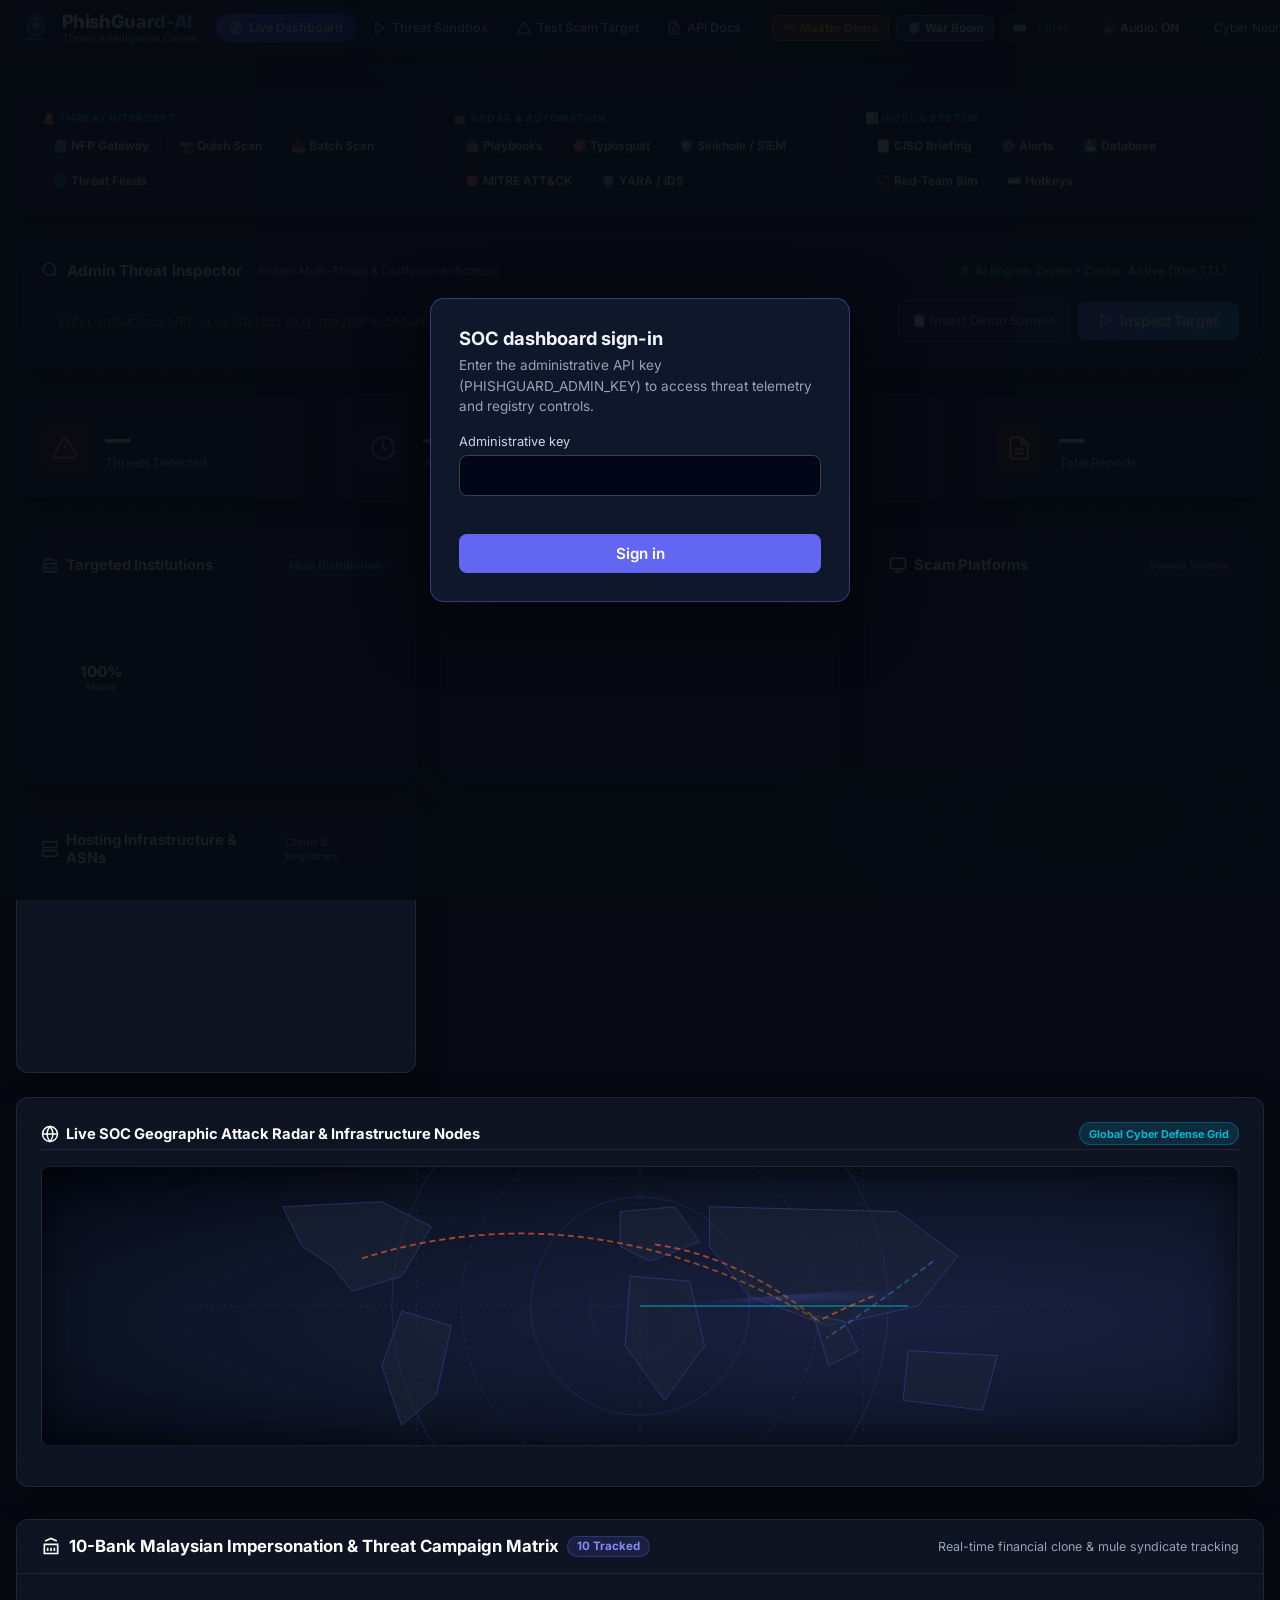
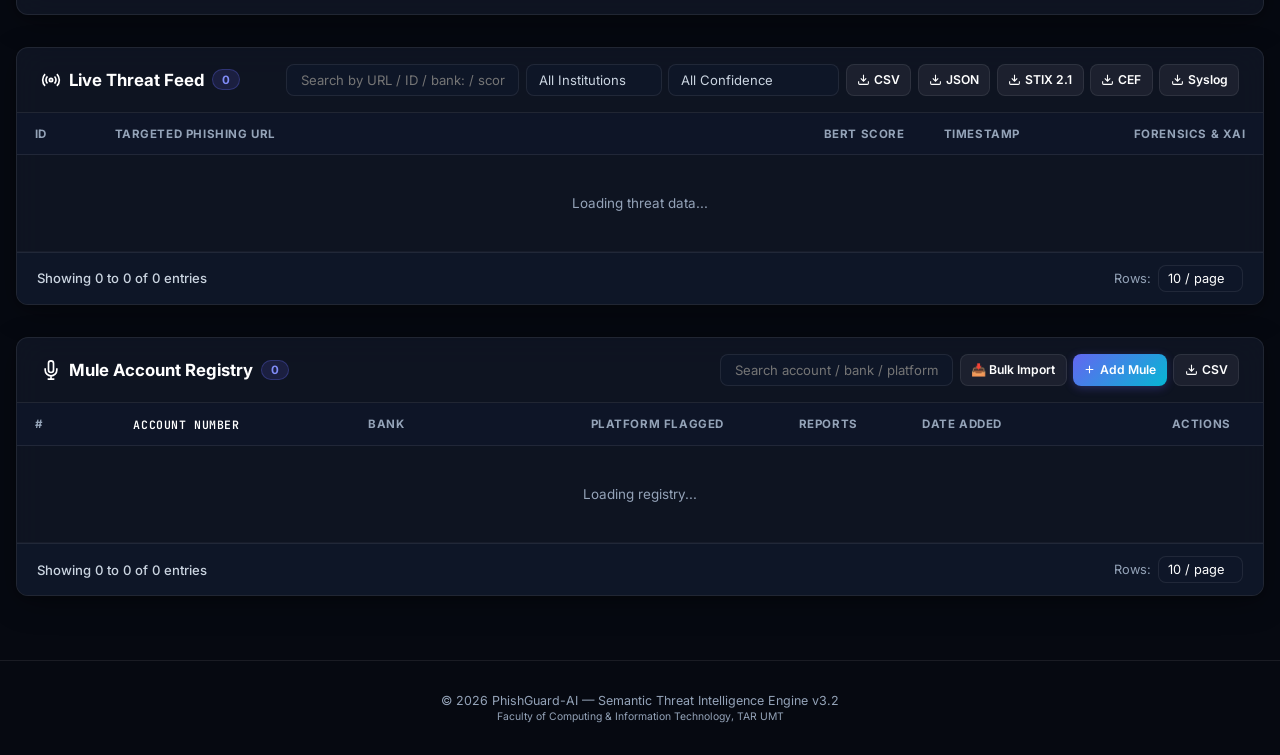
==== dashboard/index.html @ 3760f934 "feat: v3.2.0 corroborated verdict engine, security hardening and measured evaluation Detection - Add" ====
<!DOCTYPE html>
<html lang="en">
<head>
    <meta charset="UTF-8" />
    <meta name="viewport" content="width=device-width, initial-scale=1.0" />
    <meta name="description" content="PhishGuard-AI Threat Intelligence Dashboard — real-time monitoring of phishing threats and mule account detections." />
    <link rel="icon" type="image/png" href="favicon.png" />
    <title>PhishGuard-AI | Threat Intelligence Dashboard</title>
    <link rel="preconnect" href="https://fonts.googleapis.com" />
    <link rel="preconnect" href="https://fonts.gstatic.com" crossorigin />
    <link href="https://fonts.googleapis.com/css2?family=Inter:wght@300;400;500;600;700;800&family=JetBrains+Mono:wght@500;700&display=swap" rel="stylesheet" />
    <link rel="stylesheet" href="styles.css" />
    <style>
        /* ═══════════════════════════════════════════════════════════════════
           EMBEDDED FAILSAFE CYBERPUNK GLASSMORPHIC STYLES
           ═══════════════════════════════════════════════════════════════════ */
        :root {
            --bg-primary:       #0a0d14;
            --bg-secondary:     #0f172a;
            --bg-card:          rgba(17, 24, 39, 0.75);
            --bg-card-hover:    rgba(30, 41, 59, 0.85);
            --bg-input:         rgba(15, 23, 42, 0.85);
            --border-subtle:    rgba(255, 255, 255, 0.08);
            --border-highlight: rgba(99, 102, 241, 0.35);
            --text-primary:     #f8fafc;
            --text-secondary:   #94a3b8;
            --text-muted:       #64748b;
            --accent-indigo:    #6366f1;
            --accent-cyan:      #06b6d4;
            --accent-emerald:   #10b981;
            --accent-amber:     #f59e0b;
            --accent-rose:      #ef4444;
            --radius-sm: 8px;
            --radius-md: 12px;
            --radius-lg: 16px;
            --radius-full: 9999px;
            --shadow-card: 0 8px 32px -4px rgba(0, 0, 0, 0.4), 0 2px 8px rgba(0, 0, 0, 0.2);
            --transition:  200ms cubic-bezier(0.4, 0, 0.2, 1);
        }

        *, *::before, *::after { margin: 0; padding: 0; box-sizing: border-box; }
        .hidden { display: none !important; }

        body {
            font-family: 'Inter', -apple-system, BlinkMacSystemFont, 'Segoe UI', Roboto, sans-serif;
            background-color: var(--bg-primary);
            background-image:
                radial-gradient(ellipse 60% 40% at 50% 0%, rgba(99, 102, 241, 0.18) 0%, transparent 60%),
                radial-gradient(ellipse 50% 50% at 85% 85%, rgba(6, 182, 212, 0.1) 0%, transparent 50%),
                linear-gradient(rgba(255, 255, 255, 0.02) 1px, transparent 1px),
                linear-gradient(90deg, rgba(255, 255, 255, 0.02) 1px, transparent 1px);
            background-size: 100% 100%, 100% 100%, 32px 32px, 32px 32px;
            background-attachment: fixed;
            color: var(--text-primary);
            min-height: 100vh;
            -webkit-font-smoothing: antialiased;
        }

        /* Default resets for all buttons to completely eradicate browser default grey */
        button {
            appearance: none;
            -webkit-appearance: none;
            font-family: inherit;
            border: 1px solid var(--border-subtle);
            background: rgba(255, 255, 255, 0.06);
            color: var(--text-primary);
            border-radius: var(--radius-sm);
            cursor: pointer;
            outline: none;
        }

        input, select {
            appearance: none;
            -webkit-appearance: none;
            font-family: inherit;
            background: var(--bg-input);
            border: 1px solid var(--border-subtle);
            color: var(--text-primary);
            border-radius: var(--radius-sm);
            outline: none;
        }

        /* Header */
        .header {
            position: sticky;
            top: 0;
            z-index: 100;
            display: flex;
            justify-content: space-between;
            align-items: center;
            padding: 0.55rem 1.25rem;
            background: rgba(10, 13, 20, 0.94);
            backdrop-filter: blur(18px);
            border-bottom: 1px solid var(--border-subtle);
            box-shadow: 0 4px 24px rgba(0, 0, 0, 0.4);
            gap: 0.75rem;
            flex-wrap: nowrap;
            overflow-x: auto;
        }

        .header__brand { display: flex; align-items: center; gap: 0.6rem; flex-shrink: 0; }
        .header__logo-img { width: 32px; height: 32px; border-radius: 8px; box-shadow: 0 0 14px rgba(99, 102, 241, 0.4); }
        .header__title {
            font-size: 1.15rem;
            font-weight: 800;
            letter-spacing: -0.02em;
            background: linear-gradient(135deg, #ffffff 40%, var(--accent-cyan));
            -webkit-background-clip: text;
            -webkit-text-fill-color: transparent;
            margin: 0;
            line-height: 1.1;
        }
        .header__subtitle { font-size: 0.68rem; color: var(--text-muted); font-weight: 500; margin: 0; }
        .header__status { display: flex; align-items: center; gap: 0.45rem; flex-wrap: nowrap; flex-shrink: 0; margin-left: auto; }
        .header__status-group {
            display: inline-flex;
            align-items: center;
            gap: 0.35rem;
            background: rgba(255, 255, 255, 0.04);
            border: 1px solid var(--border-subtle);
            border-radius: var(--radius-sm);
            padding: 0.2rem 0.45rem;
            white-space: nowrap;
            flex-shrink: 0;
        }

        /* ─── Dedicated Glowing Live Telemetry Chip ─── */
        .live-telemetry-chip {
            display: inline-flex;
            align-items: center;
            gap: 6px;
            background: rgba(16, 185, 129, 0.12);
            border: 1px solid rgba(16, 185, 129, 0.4);
            box-shadow: 0 0 12px rgba(16, 185, 129, 0.18);
            border-radius: 999px;
            padding: 3px 9px;
            font-size: 0.74rem;
            white-space: nowrap;
            flex-shrink: 0;
        }
        .live-chip-text {
            color: #34d399;
            font-weight: 800;
            letter-spacing: 0.04em;
        }
        .live-chip-time {
            color: #cbd5e1;
            font-family: 'JetBrains Mono', monospace;
            font-size: 0.7rem;
            opacity: 0.9;
        }

        /* Action Buttons */
        .action-btn {
            display: inline-flex;
            align-items: center;
            gap: 0.35rem;
            background: rgba(255, 255, 255, 0.06);
            color: var(--text-primary);
            border: 1px solid var(--border-subtle);
            border-radius: var(--radius-sm);
            padding: 0.35rem 0.65rem;
            font-size: 0.76rem;
            font-weight: 600;
            cursor: pointer;
            transition: all var(--transition);
        }
        .action-btn:hover {
            background: rgba(255, 255, 255, 0.14);
            border-color: rgba(255, 255, 255, 0.25);
            transform: translateY(-1px);
        }
        .action-btn.active {
            background: rgba(16, 185, 129, 0.15);
            border-color: rgba(16, 185, 129, 0.4);
            color: #34d399;
        }
        .action-btn--primary {
            background: linear-gradient(135deg, var(--accent-indigo), var(--accent-cyan));
            color: #fff;
            border: none;
            box-shadow: 0 2px 10px rgba(99, 102, 241, 0.3);
        }
        .action-btn--primary:hover {
            opacity: 0.95;
            box-shadow: 0 4px 16px rgba(99, 102, 241, 0.45);
        }
        .action-btn--delete {
            background: rgba(239, 68, 68, 0.12);
            border-color: rgba(239, 68, 68, 0.3);
            color: #f87171;
            padding: 0.25rem 0.6rem;
            font-size: 0.75rem;
        }
        .action-btn--delete:hover {
            background: rgba(239, 68, 68, 0.25);
            border-color: rgba(239, 68, 68, 0.5);
            color: #fff;
        }

        .sim-toggle-btn {
            border: 1px solid var(--border-subtle);
            border-radius: var(--radius-full);
            padding: 0.45rem 1rem;
            font-size: 0.8rem;
            font-weight: 700;
            cursor: pointer;
            transition: all var(--transition);
        }
        .sim-toggle-btn.off { background: rgba(255, 255, 255, 0.05); color: var(--text-muted); }
        .sim-toggle-btn.off:hover { background: rgba(255, 255, 255, 0.1); color: var(--text-secondary); }
        .sim-toggle-btn.on {
            background: rgba(6, 182, 212, 0.15);
            border-color: rgba(6, 182, 212, 0.4);
            color: var(--accent-cyan);
            box-shadow: 0 0 12px rgba(6, 182, 212, 0.25);
        }

        .status-dot {
            width: 8px; height: 8px; border-radius: 50%;
            background: var(--accent-emerald);
            box-shadow: 0 0 10px var(--accent-emerald);
        }
        .status-dot.live { animation: pulse 2s infinite; }
        .status-dot.error { background: var(--accent-rose); box-shadow: 0 0 10px var(--accent-rose); }
        @keyframes pulse { 0%, 100% { opacity: 1; transform: scale(1); } 50% { opacity: 0.5; transform: scale(0.85); } }
        .status-text { font-size: 0.82rem; font-weight: 600; color: var(--text-secondary); }
        .header__refresh { font-size: 0.75rem; color: var(--text-muted); }

        /* Main Container */
        .main { max-width: 1320px; margin: 0 auto; padding: 2rem 1rem; }

        /* Quick Scanner */
        .quick-scanner-card {
            background: var(--bg-card);
            border: 1px solid var(--border-highlight);
            border-radius: var(--radius-lg);
            padding: 1.5rem;
            margin-bottom: 2rem;
            box-shadow: var(--shadow-card);
            backdrop-filter: blur(16px);
        }
        .quick-scanner-header {
            display: flex; justify-content: space-between; align-items: center;
            margin-bottom: 1rem; flex-wrap: wrap; gap: 0.5rem;
        }
        .quick-scanner-title { display: flex; align-items: center; gap: 0.5rem; font-size: 0.95rem; color: var(--text-primary); }
        .quick-scanner-subtitle { font-size: 0.75rem; color: var(--text-muted); font-weight: normal; margin-left: 0.5rem; }
        .system-health-badge {
            display: flex; align-items: center; gap: 0.45rem; font-size: 0.75rem; font-weight: 600;
            background: rgba(16, 185, 129, 0.12); color: #34d399; border: 1px solid rgba(16, 185, 129, 0.25);
            padding: 0.3rem 0.75rem; border-radius: var(--radius-full);
        }
        .health-dot { width: 6px; height: 6px; border-radius: 50%; background: var(--accent-emerald); box-shadow: 0 0 6px var(--accent-emerald); }
        .quick-scanner-form { display: flex; gap: 0.5rem; align-items: center; }
        .quick-scanner-input {
            flex: 1; background: var(--bg-input); border: 1px solid var(--border-subtle);
            border-radius: var(--radius-sm); padding: 0.65rem 1rem; color: #fff; font-size: 0.88rem;
            outline: none; transition: all var(--transition);
        }
        .quick-scanner-input:focus { border-color: var(--accent-indigo); box-shadow: 0 0 0 3px rgba(99, 102, 241, 0.2); }
        .quick-scanner-btn {
            background: linear-gradient(135deg, var(--accent-indigo), var(--accent-cyan));
            color: #fff; border: none; border-radius: var(--radius-sm); padding: 0.65rem 1.3rem;
            font-weight: 700; font-size: 0.88rem; cursor: pointer; display: flex; align-items: center; gap: 0.45rem;
            transition: all var(--transition);
        }
        .quick-scanner-btn:hover { opacity: 0.92; transform: translateY(-1px); }
        .quick-scanner-result {
            margin-top: 1rem; padding: 1rem; border-radius: var(--radius-sm);
            font-size: 0.85rem; display: flex; align-items: center; justify-content: space-between; gap: 0.5rem;
        }
        .quick-scanner-result.safe { background: rgba(16, 185, 129, 0.12); border: 1px solid rgba(16, 185, 129, 0.3); color: #34d399; }
        .quick-scanner-result.dangerous { background: rgba(239, 68, 68, 0.15); border: 1px solid rgba(239, 68, 68, 0.35); color: #f87171; }

        /* Stats Grid */
        .stats-grid { display: grid; grid-template-columns: repeat(auto-fit, minmax(240px, 1fr)); gap: 1.5rem; margin-bottom: 2rem; }
        .stat-card {
            background: var(--bg-card); border: 1px solid var(--border-subtle); border-radius: var(--radius-md);
            padding: 1.5rem; display: flex; align-items: center; gap: 1rem; box-shadow: var(--shadow-card);
            backdrop-filter: blur(16px); transition: transform var(--transition), border-color var(--transition);
        }
        .stat-card:hover { transform: translateY(-2px); border-color: rgba(255, 255, 255, 0.15); }
        .stat-card__icon {
            width: 48px; height: 48px; border-radius: var(--radius-sm);
            display: flex; align-items: center; justify-content: center; flex-shrink: 0;
        }
        .stat-card--threats .stat-card__icon { background: rgba(239, 68, 68, 0.15); color: #f87171; }
        .stat-card--confidence .stat-card__icon { background: rgba(99, 102, 241, 0.15); color: #818cf8; }
        .stat-card--mule .stat-card__icon { background: rgba(6, 182, 212, 0.15); color: #22d3ee; }
        .stat-card--reports .stat-card__icon { background: rgba(245, 158, 11, 0.15); color: #fbbf24; }
        .stat-card__value { font-size: 1.6rem; font-weight: 800; line-height: 1.1; color: #fff; }
        .stat-card__label { font-size: 0.78rem; color: var(--text-muted); font-weight: 600; margin-top: 2px; }

        /* Charts Grid */
        .charts-grid { display: grid; grid-template-columns: repeat(auto-fit, minmax(320px, 1fr)); gap: 1.5rem; margin-bottom: 2rem; }
        .chart-card {
            background: var(--bg-card); border: 1px solid var(--border-subtle); border-radius: var(--radius-md);
            padding: 1.5rem; box-shadow: var(--shadow-card); backdrop-filter: blur(16px); display: flex; flex-direction: column;
            transition: transform 0.28s cubic-bezier(0.16, 1, 0.3, 1), border-color 0.28s ease, box-shadow 0.28s ease;
            position: relative;
        }
        .chart-card:hover {
            transform: translateY(-3px);
            border-color: rgba(99, 102, 241, 0.45);
            box-shadow: 0 12px 30px -4px rgba(0, 0, 0, 0.6), 0 0 25px rgba(6, 182, 212, 0.12);
        }
        .chart-card__header {
            display: flex; justify-content: space-between; align-items: center;
            margin-bottom: 1rem; padding-bottom: 0.25rem; border-bottom: 1px solid var(--border-subtle);
        }
        .chart-card__title { font-size: 0.92rem; font-weight: 700; color: var(--text-primary); display: flex; align-items: center; gap: 0.45rem; }
        .chart-tag {
            font-size: 0.68rem; font-weight: 700; padding: 0.2rem 0.55rem; border-radius: var(--radius-full);
            background: rgba(99, 102, 241, 0.15); color: #818cf8; border: 1px solid rgba(99, 102, 241, 0.3);
        }
        .chart-tag--pulse { background: rgba(6, 182, 212, 0.15); color: var(--accent-cyan); border-color: rgba(6, 182, 212, 0.3); }
        .chart-container { flex: 1; min-height: 160px; display: flex; align-items: center; justify-content: center; }
        .chart-donut-wrapper { position: relative; width: 120px; height: 120px; flex-shrink: 0; }
        .donut-chart { width: 100%; height: 100%; transform: rotate(-90deg); }
        .donut-segment { transition: stroke-width 0.25s ease, filter 0.25s ease, opacity 0.25s ease; cursor: pointer; }
        .donut-segment:hover { stroke-width: 15; filter: drop-shadow(0 0 8px currentColor) brightness(1.25); }
        .donut-center { position: absolute; top: 50%; left: 50%; transform: translate(-50%, -50%); text-align: center; font-size: 0.95rem; font-weight: 800; color: #fff; pointer-events: none; transition: all 0.2s ease; }
        .donut-center small { display: block; font-size: 0.6rem; color: var(--text-muted); }
        .chart-legend { margin-left: 1rem; display: flex; flex-direction: column; gap: 0.4rem; font-size: 0.78rem; flex: 1; }
        .legend-item { display: flex; align-items: center; justify-content: space-between; gap: 0.5rem; color: var(--text-secondary); padding: 3px 6px; border-radius: 4px; transition: all 0.2s ease; cursor: pointer; }
        .legend-item:hover { background: rgba(255, 255, 255, 0.08); transform: translateX(4px); color: #fff; }
        .legend-color { width: 8px; height: 8px; border-radius: 2px; display: inline-block; }
        
        /* Threat Velocity Bars with Interactive Glow & Hover Tooltip */
        .chart-container#timelineChartContainer {
            display: flex;
            flex-direction: column;
            justify-content: flex-end;
            height: 155px;
            padding: 24px 6px 8px 6px;
        }
        .bar-chart-bars {
            display: flex;
            align-items: flex-end;
            gap: 4px;
            width: 100%;
            height: 105px;
            position: relative;
            margin-bottom: 12px;
        }
        .timeline-bar-col {
            flex: 1 1 0px;
            min-width: 0;
            width: 0;
            display: flex;
            flex-direction: column;
            align-items: center;
            height: 100%;
            justify-content: flex-end;
            position: relative;
            cursor: pointer;
            transition: transform 0.22s cubic-bezier(0.16, 1, 0.3, 1);
        }
        .timeline-bar-col:hover { transform: translateY(-4px); z-index: 20; }
        .timeline-bar {
            width: 100%;
            background: linear-gradient(180deg, var(--accent-cyan), var(--accent-indigo));
            border-radius: 3px 3px 0 0;
            min-height: 4px;
            transition: height 0.4s ease, background 0.25s ease, box-shadow 0.25s ease, filter 0.25s ease;
        }
        .timeline-bar-col:hover .timeline-bar {
            background: linear-gradient(180deg, #38bdf8, #818cf8, #c084fc);
            box-shadow: 0 0 16px rgba(56, 189, 248, 0.9), 0 0 28px rgba(129, 140, 248, 0.6);
            filter: brightness(1.25);
        }
        .timeline-label {
            position: absolute;
            bottom: -18px;
            left: 50%;
            transform: translateX(-50%);
            font-size: 0.60rem;
            color: var(--text-muted);
            white-space: nowrap;
            pointer-events: none;
            transition: color 0.2s ease;
        }
        .timeline-bar-col:hover .timeline-label {
            color: #38bdf8;
            font-weight: 700;
            text-shadow: 0 0 8px rgba(56, 189, 248, 0.6);
        }
        
        .timeline-tooltip {
            position: absolute;
            top: -24px;
            left: 50%;
            transform: translateX(-50%) scale(0.85);
            background: rgba(10, 15, 30, 0.95);
            border: 1px solid var(--accent-cyan);
            border-radius: 4px;
            padding: 2px 6px;
            font-size: 0.65rem;
            color: #fff;
            white-space: nowrap;
            opacity: 0;
            pointer-events: none;
            transition: all 0.2s cubic-bezier(0.16, 1, 0.3, 1);
            box-shadow: 0 4px 12px rgba(0, 0, 0, 0.5), 0 0 10px rgba(6, 182, 212, 0.4);
            z-index: 10;
        }
        .timeline-bar-col:hover .timeline-tooltip {
            opacity: 1;
            transform: translateX(-50%) scale(1);
            top: -28px;
        }
        .timeline-tooltip-count { font-weight: 700; color: var(--accent-cyan); }
        .timeline-tooltip-time { opacity: 0.8; margin-left: 3px; font-size: 0.6rem; }

        /* Platform & Infra Progress Bars with Neon Lighting */
        .platform-bars { display: flex; flex-direction: column; gap: 0.55rem; width: 100%; }
        .platform-row {
            display: flex; flex-direction: column; gap: 0.2rem; padding: 4px 6px; border-radius: 6px;
            transition: all 0.22s ease; cursor: pointer; border: 1px solid transparent;
        }
        .platform-row:hover {
            background: rgba(255, 255, 255, 0.05);
            border-color: rgba(255, 255, 255, 0.08);
            transform: translateX(4px);
        }
        .platform-row-header { display: flex; justify-content: space-between; font-size: 0.78rem; color: var(--text-secondary); transition: color 0.2s ease; }
        .platform-row:hover .platform-row-header span { color: #38bdf8; font-weight: 600; text-shadow: 0 0 8px rgba(56, 189, 248, 0.4); }
        .platform-row:hover .platform-row-header strong { color: #fff; transform: scale(1.1); transition: transform 0.2s ease; }
        .platform-bar-track { width: 100%; height: 6px; background: rgba(255, 255, 255, 0.06); border-radius: 3px; overflow: hidden; transition: all 0.2s ease; }
        .platform-row:hover .platform-bar-track { height: 7px; background: rgba(255, 255, 255, 0.12); }
        .platform-bar-fill { height: 100%; background: linear-gradient(90deg, #ec4899, #8b5cf6); border-radius: 3px; transition: width 0.4s ease, box-shadow 0.25s ease, filter 0.25s ease; }
        .platform-row:hover .platform-bar-fill {
            box-shadow: 0 0 12px currentColor, 0 0 20px rgba(236, 72, 153, 0.6);
            filter: brightness(1.25);
        }

        /* Panels & Tables */
        .panel {
            background: var(--bg-card); border: 1px solid var(--border-subtle); border-radius: var(--radius-md);
            margin-bottom: 2rem; box-shadow: var(--shadow-card); backdrop-filter: blur(16px); overflow: hidden;
        }
        .panel__header {
            display: flex; justify-content: space-between; align-items: center; padding: 1rem 1.5rem;
            border-bottom: 1px solid var(--border-subtle); flex-wrap: wrap; gap: 1rem;
        }
        .panel__header-left { display: flex; align-items: center; gap: 0.5rem; }
        .panel__title { font-size: 1.05rem; font-weight: 700; color: #fff; display: flex; align-items: center; gap: 0.5rem; }
        .panel__badge {
            background: rgba(99, 102, 241, 0.15); color: #818cf8; border: 1px solid rgba(99, 102, 241, 0.3);
            font-size: 0.72rem; font-weight: 700; padding: 0.15rem 0.55rem; border-radius: var(--radius-full);
        }
        .panel__actions { display: flex; align-items: center; gap: 0.4rem; flex-wrap: wrap; }
        .search-input {
            background: var(--bg-input); border: 1px solid var(--border-subtle); border-radius: var(--radius-sm);
            color: #fff; padding: 0.45rem 0.85rem; font-size: 0.82rem; outline: none; min-width: 210px; transition: all var(--transition);
        }
        .search-input:focus { border-color: var(--accent-cyan); box-shadow: 0 0 0 2px rgba(6, 182, 212, 0.2); }
        .filter-select {
            background: var(--bg-input); border: 1px solid var(--border-subtle); border-radius: var(--radius-sm);
            color: var(--text-secondary); padding: 0.45rem 0.75rem; font-size: 0.82rem; outline: none; cursor: pointer;
        }
        .table-wrapper { overflow-x: auto; }
        .data-table { width: 100%; border-collapse: collapse; font-size: 0.84rem; }
        .data-table th {
            background: rgba(15, 23, 42, 0.6); color: var(--text-muted); font-weight: 700;
            text-transform: uppercase; font-size: 0.7rem; letter-spacing: 0.05em; padding: 0.75rem 1rem;
            text-align: left; border-bottom: 1px solid var(--border-subtle);
        }
        .data-table th.sortable { cursor: pointer; user-select: none; }
        .data-table th.sortable:hover { color: #fff; }
        .data-table td { padding: 0.75rem 1rem; border-bottom: 1px solid rgba(255, 255, 255, 0.03); color: var(--text-primary); vertical-align: middle; }
        .data-table tbody tr { transition: background var(--transition); }
        .data-table tbody tr:hover { background: rgba(255, 255, 255, 0.04); }
        .url-cell { max-width: 320px; overflow: hidden; text-overflow: ellipsis; white-space: nowrap; font-family: 'JetBrains Mono', monospace; font-size: 0.8rem; color: var(--accent-cyan); }
        .score-high { color: #f87171; font-weight: 700; }
        .score-medium { color: #fbbf24; font-weight: 700; }
        .score-low { color: #34d399; font-weight: 700; }
        .report-badge { display: inline-block; padding: 0.2rem 0.5rem; border-radius: var(--radius-full); font-size: 0.72rem; font-weight: 700; }
        .report-badge--danger { background: rgba(239, 68, 68, 0.15); color: #f87171; border: 1px solid rgba(239, 68, 68, 0.3); }
        .report-badge--warning { background: rgba(245, 158, 11, 0.15); color: #fbbf24; border: 1px solid rgba(245, 158, 11, 0.3); }
        .report-badge--info { background: rgba(6, 182, 212, 0.15); color: #22d3ee; border: 1px solid rgba(6, 182, 212, 0.3); }
        .table-empty td { text-align: center; color: var(--text-muted); padding: 2.5rem 1rem; }

        /* Modal Dialog */
        .modal-overlay {
            position: fixed; top: 0; left: 0; right: 0; bottom: 0;
            background: rgba(0, 0, 0, 0.75); backdrop-filter: blur(8px);
            display: flex; align-items: center; justify-content: center; z-index: 10000;
        }
        .modal-card {
            background: #0f172a; border: 1px solid rgba(99, 102, 241, 0.3); border-radius: var(--radius-lg);
            width: 90%; max-width: 460px; padding: 2rem; box-shadow: 0 24px 48px rgba(0, 0, 0, 0.6);
        }
        .modal-header {
            display: flex; justify-content: space-between; align-items: center;
            margin-bottom: 1.5rem; padding-bottom: 0.25rem; border-bottom: 1px solid var(--border-subtle);
        }
        .modal-title { font-size: 1.1rem; font-weight: 700; color: #fff; }
        .modal-close-btn { background: none; border: none; color: var(--text-muted); font-size: 1.4rem; cursor: pointer; }
        .modal-close-btn:hover { color: #fff; }
        .modal-form .form-group { margin-bottom: 1rem; }
        .modal-form label { display: block; font-size: 0.8rem; font-weight: 600; color: var(--text-secondary); margin-bottom: 0.35rem; }
        .modal-form input, .modal-form select {
            width: 100%; background: rgba(15, 23, 42, 0.9); border: 1px solid var(--border-subtle);
            border-radius: var(--radius-sm); color: #fff; padding: 0.55rem 0.85rem; font-size: 0.88rem; box-sizing: border-box;
        }
        .modal-form input:focus, .modal-form select:focus { border-color: var(--accent-cyan); outline: none; box-shadow: 0 0 0 2px rgba(6, 182, 212, 0.25); }
        .modal-actions { display: flex; justify-content: flex-end; gap: 0.5rem; margin-top: 1.5rem; }
        .footer { text-align: center; padding: 2rem 1rem; color: var(--text-muted); font-size: 0.78rem; border-top: 1px solid var(--border-subtle); }
    </style>
</head>
<body>
    <!-- ═══════════════════ HEADER ═══════════════════ -->
    <header class="header">
        <div class="header__brand">
            <div class="header__logo">
                <img src="favicon.png" alt="PhishGuard Cyber Shield" class="header__logo-img" />
            </div>
            <div>
                <h1 class="header__title">PhishGuard-AI</h1>
                <p class="header__subtitle">Threat Intelligence Center</p>
            </div>
        </div>

        <nav class="header__nav" aria-label="Main Navigation">
            <a href="index.html" class="nav-tab active">
                <svg width="14" height="14" viewBox="0 0 24 24" fill="none" stroke="currentColor" stroke-width="2"><rect x="3" y="3" width="7" height="9"/><rect x="14" y="3" width="7" height="5"/><rect x="14" y="12" width="7" height="9"/><rect x="3" y="16" width="7" height="5"/></svg>
                Live Dashboard
            </a>
            <a href="sandbox.html" class="nav-tab">
                <svg width="14" height="14" viewBox="0 0 24 24" fill="none" stroke="currentColor" stroke-width="2"><polygon points="5 3 19 12 5 21 5 3"/></svg>
                Threat Sandbox
            </a>
            <a href="test_scam.html" class="nav-tab">
                <svg width="14" height="14" viewBox="0 0 24 24" fill="none" stroke="currentColor" stroke-width="2"><path d="M10.29 3.86L1.82 18a2 2 0 001.71 3h16.94a2 2 0 001.71-3L13.71 3.86a2 2 0 00-3.42 0z"/><line x1="12" y1="9" x2="12" y2="13"/><line x1="12" y1="17" x2="12.01" y2="17"/></svg>
                Test Scam Target
            </a>
            <a href="/docs" target="_blank" class="nav-tab" title="View OpenAPI / Swagger Documentation">
                <svg width="14" height="14" viewBox="0 0 24 24" fill="none" stroke="currentColor" stroke-width="2"><path d="M14 2H6a2 2 0 00-2 2v16a2 2 0 002 2h12a2 2 0 002-2V8z"/><polyline points="14 2 14 8 20 8"/><line x1="16" y1="13" x2="8" y2="13"/><line x1="16" y1="17" x2="8" y2="17"/><polyline points="10 9 9 9 8 9"/></svg>
                API Docs
            </a>
        </nav>

        <div class="header__status">
            <!-- Quick Launch Primary Actions -->
            <button id="masterDemoBtn" class="action-btn" style="background: linear-gradient(135deg, rgba(234,88,12,0.3), rgba(245,158,11,0.3)); border-color: #f59e0b; color: #fbbf24; font-weight: 700; white-space: nowrap;" type="button" title="Master Demonstration Suite & 1-Click System Walkthrough">
                🎮 Master Demo
            </button>
            <button id="openWarRoomBtn" class="action-btn" style="background: linear-gradient(135deg, rgba(6,182,212,0.25), rgba(99,102,241,0.25)); border-color: var(--accent-cyan); color: #fff; font-weight: 700; white-space: nowrap;" type="button" title="Launch Fullscreen Defense War Room">
                🛡️ War Room
            </button>
            <button id="openCommandPaletteBtn" class="action-btn" style="white-space: nowrap;" type="button" title="Open Global Command Palette (Ctrl+K)">
                ⌨️ <kbd style="font-size: 0.65rem; background: rgba(0,0,0,0.4); padding: 1px 4px; border-radius: 3px; border: 1px solid rgba(255,255,255,0.1);">Ctrl+K</kbd>
            </button>

            <!-- Master Audio Alert Toggle -->
            <button id="masterAudioMuteBtn" class="action-btn" style="height: 30px; padding: 0 8px; font-size: 0.76rem;" type="button" title="Toggle Threat Sound Effects (Hotkey: M)">
                🔊 Audio: ON
            </button>

            <!-- Theme Settings -->
            <div class="header__status-group" title="Theme Customization">
                <select id="themeSelector" class="page-size-select" style="height: 30px; font-size: 0.76rem;" title="Switch Theme">
                    <option value="cyberpunk">Cyber Neon</option>
                    <option value="matrix">Matrix Emerald</option>
                    <option value="abyss">OLED Abyss</option>
                </select>
            </div>

            <!-- Threat Simulator Controls -->
            <div class="header__status-group" title="Threat Simulation Controls" style="display: inline-flex; align-items: center; gap: 0.35rem; white-space: nowrap;">
                <select id="simSpeedSelect" class="page-size-select" style="height: 30px; font-size: 0.74rem;" title="Simulation Speed">
                    <option value="0.5">0.5x</option>
                    <option value="1.0" selected>1.0x (Live)</option>
                    <option value="2.0">2.0x</option>
                    <option value="5.0">5.0x</option>
                </select>
                <button id="simToggleBtn" class="sim-toggle-btn off" style="height: 30px; font-size: 0.75rem; padding: 0 0.7rem;" type="button" title="Toggle Background Threat Simulator">
                    ⚡ Simulation: OFF
                </button>
            </div>

            <!-- Dedicated Glowing Live Telemetry Chip -->
            <div class="live-telemetry-chip" title="Live SOC Ingestion & Telemetry Active">
                <span class="status-dot live" id="statusDot"></span>
                <span class="live-chip-text" id="statusText">LIVE</span>
                <span class="live-chip-time" id="lastRefresh">--:--:--</span>
            </div>
        </div>
    </header>



    <!-- ═══════════════════ MAIN ═══════════════════ -->
    <main class="main">

        <!-- ─── SOC Command & Operations Ribbon ─── -->
        <section class="soc-command-ribbon" aria-label="SOC Command & Operations Ribbon">
            <!-- Cluster 1: Live Intercept & Defense -->
            <div class="soc-ribbon-group">
                <span class="soc-ribbon-label">🚨 THREAT INTERCEPT</span>
                <div class="soc-ribbon-buttons">
                    <button id="openNsrcBtn" class="action-btn" type="button" title="Malaysian National Anti-Scam NSRC 997 & NFP Portal">
                        🏛️ NFP Gateway
                    </button>
                    <button id="openQuishingBtn" class="action-btn" type="button" title="Quishing QR Code & Payload Analyzer">
                        📷 Quish Scan
                    </button>
                    <button id="openBatchInspectBtn" class="action-btn" type="button" title="Batch Forensic URL & Raw Email Inspector">
                        📥 Batch Scan
                    </button>
                    <button id="openThreatFeedsBtn" class="action-btn" type="button" title="Global Threat Intelligence Feeds (URLhaus / PhishTank)">
                        🌐 Threat Feeds
                    </button>
                </div>
            </div>

            <!-- Cluster 2: Radar & Automation -->
            <div class="soc-ribbon-group">
                <span class="soc-ribbon-label">🤖 RADAR & AUTOMATION</span>
                <div class="soc-ribbon-buttons">
                    <button id="openPlaybooksBtn" class="action-btn" type="button" title="Autonomous Incident Playbooks">
                        🤖 Playbooks
                    </button>
                    <button id="openTyposquatBtn" class="action-btn" type="button" title="Pre-Emptive Typosquat Radar">
                        🎯 Typosquat
                    </button>
                    <button id="openSinkholeModalBtn" class="action-btn" type="button" title="Export DNS Sinkhole & SIEM Firewall Rules">
                        🛡️ Sinkhole / SIEM
                    </button>
                    <button id="openMitreBtn" class="action-btn" type="button" title="MITRE ATT&CK Enterprise Matrix Heatmap">
                        🎯 MITRE ATT&CK
                    </button>
                    <button id="openYaraBtn" class="action-btn" type="button" title="Auto-Generated YARA & Suricata Rules">
                        🛡️ YARA / IDS
                    </button>
                </div>
            </div>

            <!-- Cluster 3: Intel, Reports & System -->
            <div class="soc-ribbon-group">
                <span class="soc-ribbon-label">📊 INTEL & SYSTEM</span>
                <div class="soc-ribbon-buttons">
                    <button id="openCisoReportBtn" class="action-btn" type="button" title="Generate Executive CISO Briefing Report">
                        📑 CISO Briefing
                    </button>
                    <button id="openWebhookModalBtn" class="action-btn" type="button" title="Configure Discord / Slack / Telegram Alerts">
                        ⚙️ Alerts
                    </button>
                    <button id="openDbMaintenanceBtn" class="action-btn" type="button" title="Database Maintenance & Hot Backup">
                        💾 Database
                    </button>
                    <button id="openRedTeamBtn" class="action-btn" type="button" title="Security Awareness & Red-Team Campaign Simulator">
                        🏹 Red-Team Sim
                    </button>
                    <button id="openHotkeysBtn" class="action-btn" type="button" title="SOC Keyboard Hotkeys Reference (?)">
                        ⌨️ Hotkeys
                    </button>
                </div>
            </div>
        </section>

        <!-- ─── Quick URL Threat Inspector ─── -->
        <section class="quick-scanner-card" aria-label="Quick URL scanner">
            <div class="quick-scanner-header">
                <div class="quick-scanner-title">
                    <svg width="18" height="18" viewBox="0 0 24 24" fill="none" stroke="currentColor" stroke-width="2"><circle cx="11" cy="11" r="8"/><line x1="21" y1="21" x2="16.65" y2="16.65"/></svg>
                    <strong>Admin Threat Inspector</strong>
                    <span class="quick-scanner-subtitle">Instant Multi-Modal & DuitNow verification</span>
                </div>
                <div class="system-health-badge" id="systemHealthBadge">
                    <span class="health-dot"></span>
                    <span id="healthText">AI Engine: Online • Cache: Active (10m TTL)</span>
                </div>
            </div>
            <form id="quickScanForm" class="quick-scanner-form">
                <input type="text" id="quickScanInput" class="quick-scanner-input" placeholder="Enter suspicious URL or scam text (e.g. maybank-security.com or DuitNow 012-3456789)..." required />
                <button type="button" id="quickScanDemoBtn" class="action-btn" style="height: 42px; padding: 0 12px; font-size: 0.8rem; background: rgba(99,102,241,0.2); border-color: var(--accent-indigo); color: #818cf8; white-space: nowrap;">
                    📋 Insert Demo Sample
                </button>
                <button type="submit" id="quickScanBtn" class="quick-scanner-btn">
                    <svg width="15" height="15" viewBox="0 0 24 24" fill="none" stroke="currentColor" stroke-width="2"><polygon points="5 3 19 12 5 21 5 3"/></svg>
                    Inspect Target
                </button>
            </form>
            <div id="quickScanResult" class="quick-scanner-result hidden"></div>
        </section>

        <!-- ─── Stats Cards ─── -->
        <section class="stats-grid" aria-label="Aggregate statistics">
            <article class="stat-card stat-card--threats" id="cardThreats">
                <div class="stat-card__icon">
                    <svg width="26" height="26" viewBox="0 0 24 24" fill="none" stroke="currentColor" stroke-width="2"><path d="M12 9v4m0 4h.01M10.29 3.86L1.82 18a2 2 0 001.71 3h16.94a2 2 0 001.71-3L13.71 3.86a2 2 0 00-3.42 0z"/></svg>
                </div>
                <div class="stat-card__body">
                    <p class="stat-card__value" id="statThreats">—</p>
                    <p class="stat-card__label">Threats Detected</p>
                </div>
            </article>

            <article class="stat-card stat-card--confidence" id="cardConfidence">
                <div class="stat-card__icon">
                    <svg width="26" height="26" viewBox="0 0 24 24" fill="none" stroke="currentColor" stroke-width="2"><circle cx="12" cy="12" r="10"/><path d="M12 6v6l4 2"/></svg>
                </div>
                <div class="stat-card__body">
                    <p class="stat-card__value" id="statConfidence">—</p>
                    <p class="stat-card__label">Avg BERT Confidence</p>
                </div>
            </article>

            <article class="stat-card stat-card--mule" id="cardMule">
                <div class="stat-card__icon">
                    <svg width="26" height="26" viewBox="0 0 24 24" fill="none" stroke="currentColor" stroke-width="2"><rect x="2" y="5" width="20" height="14" rx="2"/><path d="M2 10h20"/></svg>
                </div>
                <div class="stat-card__body">
                    <p class="stat-card__value" id="statMule">—</p>
                    <p class="stat-card__label">Mule Accounts</p>
                </div>
            </article>

            <article class="stat-card stat-card--reports" id="cardReports">
                <div class="stat-card__icon">
                    <svg width="26" height="26" viewBox="0 0 24 24" fill="none" stroke="currentColor" stroke-width="2"><path d="M14 2H6a2 2 0 00-2 2v16a2 2 0 002 2h12a2 2 0 002-2V8z"/><polyline points="14 2 14 8 20 8"/><line x1="16" y1="13" x2="8" y2="13"/><line x1="16" y1="17" x2="8" y2="17"/></svg>
                </div>
                <div class="stat-card__body">
                    <p class="stat-card__value" id="statReports">—</p>
                    <p class="stat-card__label">Total Reports</p>
                </div>
            </article>
        </section>

        <!-- ─── Analytics Visualizations Grid ─── -->
        <section class="charts-grid" aria-label="Visual threat analytics">
            <!-- Target Banks Breakdown -->
            <article class="chart-card">
                <div class="chart-card__header">
                    <h3 class="chart-card__title">
                        <svg width="18" height="18" viewBox="0 0 24 24" fill="none" stroke="currentColor" stroke-width="2"><path d="M3 21h18M3 10h18M5 6l7-3 7 3M4 10v11M20 10v11M8 14v4M12 14v4M16 14v4"/></svg>
                        Targeted Institutions
                    </h3>
                    <span class="chart-tag">Mule Distribution</span>
                </div>
                <div class="chart-container" id="bankChartContainer">
                    <div class="chart-donut-wrapper">
                        <svg class="donut-chart" id="bankDonutSvg" viewBox="0 0 100 100"></svg>
                        <div class="donut-center" id="donutCenterText">100%<small>Mules</small></div>
                    </div>
                    <div class="chart-legend" id="bankLegend"></div>
                </div>
            </article>

            <!-- 24h Threat Velocity Timeline -->
            <article class="chart-card">
                <div class="chart-card__header">
                    <h3 class="chart-card__title">
                        <svg width="18" height="18" viewBox="0 0 24 24" fill="none" stroke="currentColor" stroke-width="2"><polyline points="22 12 18 12 15 21 9 3 6 12 2 12"/></svg>
                        Threat Velocity
                    </h3>
                    <div style="display: flex; align-items: center; gap: 4px;">
                        <button type="button" class="action-btn" id="btnRange24" onclick="setTimelineRange(24)" style="padding: 2px 7px; font-size: 0.68rem; font-weight: 700; height: 22px; background: rgba(56, 189, 248, 0.18); border-color: #38bdf8; color: #38bdf8;" title="View Full 24 Hours">24h</button>
                        <button type="button" class="action-btn" id="btnRange12" onclick="setTimelineRange(12)" style="padding: 2px 7px; font-size: 0.68rem; font-weight: 700; height: 22px;" title="View Last 12 Hours">12h</button>
                        <button type="button" class="action-btn" id="btnRange8" onclick="setTimelineRange(8)" style="padding: 2px 7px; font-size: 0.68rem; font-weight: 700; height: 22px;" title="View Last 8 Hours">8h</button>
                        <span class="chart-tag chart-tag--pulse" style="margin-left: 4px;">Live Stream</span>
                    </div>
                </div>
                <div class="chart-container" id="timelineChartContainer">
                    <div class="bar-chart-bars" id="timelineBars"></div>
                </div>
            </article>

            <!-- Scam Platforms Breakdown -->
            <article class="chart-card">
                <div class="chart-card__header">
                    <h3 class="chart-card__title">
                        <svg width="18" height="18" viewBox="0 0 24 24" fill="none" stroke="currentColor" stroke-width="2"><rect x="2" y="3" width="20" height="14" rx="2" ry="2"/><line x1="8" y1="21" x2="16" y2="21"/><line x1="12" y1="17" x2="12" y2="21"/></svg>
                        Scam Platforms
                    </h3>
                    <span class="chart-tag">Source Vectors</span>
                </div>
                <div class="chart-container" id="platformChartContainer">
                    <div class="platform-bars" id="platformBars"></div>
                </div>
            </article>

            <!-- Hosting Infrastructure & ASN Breakdown -->
            <article class="chart-card">
                <div class="chart-card__header">
                    <h3 class="chart-card__title">
                        <svg width="18" height="18" viewBox="0 0 24 24" fill="none" stroke="currentColor" stroke-width="2"><rect x="2" y="2" width="20" height="8" rx="2" ry="2"/><rect x="2" y="14" width="20" height="8" rx="2" ry="2"/><line x1="6" y1="6" x2="6.01" y2="6"/><line x1="6" y1="18" x2="6.01" y2="18"/></svg>
                        Hosting Infrastructure & ASNs
                    </h3>
                    <span class="chart-tag">Cloud & Registrars</span>
                </div>
                <div class="chart-container" id="infraChartContainer">
                    <div class="platform-bars" id="infraBars"></div>
                </div>
            </article>

            <!-- Geographic Attack Radar & Origin Nodes -->
            <article class="chart-card" style="grid-column: 1 / -1;">
                <div class="chart-card__header">
                    <h3 class="chart-card__title">
                        <svg width="18" height="18" viewBox="0 0 24 24" fill="none" stroke="currentColor" stroke-width="2"><circle cx="12" cy="12" r="10"/><path d="M2 12h20M12 2a15.3 15.3 0 0 1 4 10 15.3 15.3 0 0 1-4 10 15.3 15.3 0 0 1-4-10 15.3 15.3 0 0 1 4-10z"/></svg>
                        Live SOC Geographic Attack Radar & Infrastructure Nodes
                    </h3>
                    <span class="chart-tag chart-tag--pulse">Global Cyber Defense Grid</span>
                </div>
                <div class="chart-container" style="flex-direction: column; gap: 1rem;">
                    <svg class="radar-map-svg" id="geoRadarSvg" viewBox="0 0 900 280">
                        <defs>
                            <linearGradient id="attackArcGradRed" x1="0%" y1="0%" x2="100%" y2="100%">
                                <stop offset="0%" stop-color="#ef4444" stop-opacity="0.8" />
                                <stop offset="100%" stop-color="#f59e0b" stop-opacity="0.3" />
                            </linearGradient>
                            <linearGradient id="attackArcGradCyan" x1="0%" y1="0%" x2="100%" y2="100%">
                                <stop offset="0%" stop-color="#06b6d4" stop-opacity="0.7" />
                                <stop offset="100%" stop-color="#6366f1" stop-opacity="0.2" />
                            </linearGradient>
                            <radialGradient id="radarSweepGrad" cx="50%" cy="50%" r="50%">
                                <stop offset="0%" stop-color="#6366f1" stop-opacity="0.25" />
                                <stop offset="100%" stop-color="#6366f1" stop-opacity="0" />
                            </radialGradient>
                            <filter id="glowFilter" x="-20%" y="-20%" width="140%" height="140%">
                                <feGaussianBlur stdDeviation="3" result="blur" />
                                <feMerge>
                                    <feMergeNode in="blur" />
                                    <feMergeNode in="SourceGraphic" />
                                </feMerge>
                            </filter>
                        </defs>

                        <!-- Cyber Map Grids & Rings -->
                        <g opacity="0.18">
                            <line x1="0" y1="140" x2="900" y2="140" stroke="#6366f1" stroke-dasharray="3 3"/>
                            <line x1="450" y1="0" x2="450" y2="280" stroke="#6366f1" stroke-dasharray="3 3"/>
                            <line x1="225" y1="0" x2="225" y2="280" stroke="#6366f1" stroke-dasharray="2 4"/>
                            <line x1="675" y1="0" x2="675" y2="280" stroke="#6366f1" stroke-dasharray="2 4"/>
                            <circle cx="450" cy="140" r="50" fill="none" stroke="#6366f1" stroke-dasharray="2 2"/>
                            <circle cx="450" cy="140" r="110" fill="none" stroke="#6366f1"/>
                            <circle cx="450" cy="140" r="180" fill="none" stroke="#6366f1" stroke-dasharray="4 4"/>
                            <circle cx="450" cy="140" r="250" fill="none" stroke="#6366f1"/>
                        </g>

                        <!-- Simplified Stylized World Continent Silhouette Polygons -->
                        <g fill="rgba(30, 41, 59, 0.45)" stroke="rgba(99, 102, 241, 0.3)" stroke-width="1">
                            <!-- North America -->
                            <path d="M 90 40 L 190 35 L 240 60 L 210 110 L 160 125 L 140 100 L 110 80 Z" />
                            <!-- South America -->
                            <path d="M 210 145 L 260 160 L 245 230 L 210 260 L 190 200 Z" />
                            <!-- Europe -->
                            <path d="M 430 45 L 485 40 L 510 75 L 460 95 L 430 80 Z" />
                            <!-- Africa -->
                            <path d="M 440 110 L 500 115 L 515 180 L 475 235 L 435 180 Z" />
                            <!-- Asia & Middle East -->
                            <path d="M 520 40 L 710 45 L 770 90 L 730 140 L 640 160 L 560 130 L 520 80 Z" />
                            <!-- Southeast Asia Islands -->
                            <path d="M 625 150 L 655 155 L 670 185 L 640 200 Z" />
                            <!-- Australia / Oceania -->
                            <path d="M 720 185 L 810 190 L 795 245 L 715 235 Z" />
                        </g>

                        <!-- Rotating Radar Sweep Line -->
                        <g class="radar-sweep-line">
                            <line x1="450" y1="140" x2="720" y2="140" stroke="#06b6d4" stroke-width="1.5" opacity="0.6" />
                            <polygon points="450,140 720,120 720,140" fill="url(#radarSweepGrad)" />
                        </g>

                        <!-- Dynamic Animated Attack Trajectory Arcs -->
                        <g id="geoRadarArcsGroup">
                            <!-- Arc from San Jose to Kuala Lumpur -->
                            <path d="M 170 92 Q 400 20 630 155" class="attack-arc" stroke="url(#attackArcGradRed)" />
                            <!-- Arc from Frankfurt to Kuala Lumpur -->
                            <path d="M 465 78 Q 550 90 630 155" class="attack-arc" stroke="url(#attackArcGradRed)" />
                            <!-- Arc from Tokyo to Singapore -->
                            <path d="M 745 95 Q 700 130 638 172" class="attack-arc" stroke="url(#attackArcGradCyan)" />
                            <!-- Arc from Hong Kong to Kuala Lumpur -->
                            <path d="M 685 130 Q 660 140 630 155" class="attack-arc" stroke="url(#attackArcGradRed)" />
                        </g>

                        <!-- Interactive Attack Nodes Group -->
                        <g id="geoRadarNodesGroup" filter="url(#glowFilter)"></g>
                    </svg>
                    <div id="geoNodesLegend" style="display: grid; grid-template-columns: repeat(auto-fit, minmax(220px, 1fr)); gap: 0.75rem;"></div>
                </div>
            </article>
        </section>


        <!-- ─── 10-Bank Malaysian Cyber Threat Campaign Matrix ─── -->
        <section class="panel" aria-label="Malaysian financial brand threat matrix">
            <div class="panel__header">
                <div class="panel__header-left">
                    <h2 class="panel__title">
                        <svg width="20" height="20" viewBox="0 0 24 24" fill="none" stroke="currentColor" stroke-width="2"><path d="M3 21h18M3 10h18M5 6l7-3 7 3M4 10v11M20 10v11M8 14v4M12 14v4M16 14v4"/></svg>
                        10-Bank Malaysian Impersonation & Threat Campaign Matrix
                    </h2>
                    <span class="panel__badge" id="brandMatrixCount">10 Tracked</span>
                </div>
                <div class="panel__actions">
                    <span style="font-size: 0.78rem; color: var(--text-muted);">Real-time financial clone & mule syndicate tracking</span>
                </div>
            </div>
            <div class="panel__body" style="padding: 1.25rem;">
                <div id="brandMatrixGrid" style="display: grid; grid-template-columns: repeat(auto-fit, minmax(200px, 1fr)); gap: 0.75rem;">
                    <!-- Populated dynamically via renderBrandMatrix() -->
                </div>
            </div>
        </section>


        <!-- ─── Live Threat Feed ─── -->
        <section class="panel" aria-label="Recent threat detections">
            <div class="panel__header">
                <div class="panel__header-left">
                    <h2 class="panel__title">
                        <svg width="20" height="20" viewBox="0 0 24 24" fill="none" stroke="currentColor" stroke-width="2"><circle cx="12" cy="12" r="2"/><path d="M16.24 7.76a6 6 0 010 8.49m-8.48-.01a6 6 0 010-8.49m11.31-2.82a10 10 0 010 14.14m-14.14 0a10 10 0 010-14.14"/></svg>
                        Live Threat Feed
                    </h2>
                    <span class="panel__badge" id="telemetryCount">0</span>
                </div>
                <div class="panel__actions">
                    <input type="text" id="telemetrySearch" class="search-input" placeholder="Search by URL / ID / bank: / score:>..." />
                    <select id="telemetryBankFilter" class="filter-select" aria-label="Filter by target bank">
                        <option value="all">All Institutions</option>
                        <option value="maybank">Maybank</option>
                        <option value="cimb">CIMB Bank</option>
                        <option value="public">Public Bank</option>
                        <option value="rhb">RHB Bank</option>
                        <option value="hong leong">Hong Leong</option>
                        <option value="touch 'n go">Touch 'n Go</option>
                        <option value="duitnow">DuitNow / PayNet</option>
                    </select>
                    <select id="telemetryScoreFilter" class="filter-select" aria-label="Filter by AI confidence">
                        <option value="all">All Confidence</option>
                        <option value="high">High Risk (&ge;85%)</option>
                        <option value="medium">Medium Risk (60–84%)</option>
                        <option value="low">Low Risk (&lt;60%)</option>
                    </select>
                    <button id="exportTelemetryCsvBtn" class="action-btn export-action-btn" type="button" title="Export CSV Spreadsheet">
                        <svg width="13" height="13" viewBox="0 0 24 24" fill="none" stroke="currentColor" stroke-width="2"><path d="M21 15v4a2 2 0 01-2 2H5a2 2 0 01-2-2v-4M7 10l5 5 5-5M12 15V3"/></svg>
                        CSV
                    </button>
                    <button id="exportTelemetryJsonBtn" class="action-btn export-action-btn" type="button" title="Export Raw JSON">
                        <svg width="13" height="13" viewBox="0 0 24 24" fill="none" stroke="currentColor" stroke-width="2"><path d="M21 15v4a2 2 0 01-2 2H5a2 2 0 01-2-2v-4M7 10l5 5 5-5M12 15V3"/></svg>
                        JSON
                    </button>
                    <button id="exportStixBtn" class="action-btn export-action-btn" type="button" title="Export STIX 2.1 JSON Threat Bundle">
                        <svg width="13" height="13" viewBox="0 0 24 24" fill="none" stroke="currentColor" stroke-width="2"><path d="M21 15v4a2 2 0 01-2 2H5a2 2 0 01-2-2v-4M7 10l5 5 5-5M12 15V3"/></svg>
                        STIX 2.1
                    </button>
                    <a href="/api/v1/dashboard/export/cef" download="phishguard_telemetry.cef" class="action-btn export-action-btn" title="Export Splunk / ArcSight CEF Logs">
                        <svg width="13" height="13" viewBox="0 0 24 24" fill="none" stroke="currentColor" stroke-width="2"><path d="M21 15v4a2 2 0 01-2 2H5a2 2 0 01-2-2v-4M7 10l5 5 5-5M12 15V3"/></svg>
                        CEF
                    </a>
                    <a href="/api/v1/dashboard/export/syslog" download="phishguard_syslog.log" class="action-btn export-action-btn" title="Export RFC 5424 Syslog">
                        <svg width="13" height="13" viewBox="0 0 24 24" fill="none" stroke="currentColor" stroke-width="2"><path d="M21 15v4a2 2 0 01-2 2H5a2 2 0 01-2-2v-4M7 10l5 5 5-5M12 15V3"/></svg>
                        Syslog
                    </a>
                </div>
            </div>

            <div id="activeGeoFilterContainer" style="display: none; padding: 0.5rem 1.25rem; background: rgba(6, 182, 212, 0.08); border-bottom: 1px solid rgba(6, 182, 212, 0.2);"></div>

            <div class="table-wrapper">
                <table class="table" id="telemetryTable">
                    <thead>
                        <tr>
                            <th class="sortable" data-table="telemetry" data-key="log_id">ID</th>
                            <th class="sortable" data-table="telemetry" data-key="malicious_url">Targeted Phishing URL</th>
                            <th class="sortable" data-table="telemetry" data-key="bert_score">BERT Score</th>
                            <th class="sortable" data-table="telemetry" data-key="timestamp">Timestamp</th>
                            <th>Forensics & XAI</th>
                        </tr>
                    </thead>
                    <tbody id="telemetryBody">
                        <tr class="table-empty"><td colspan="5">Loading threat data...</td></tr>
                    </tbody>
                </table>
            </div>

            <!-- Threat Feed Pagination Bar -->
            <div class="pagination-bar" id="telemetryPaginationBar">
                <div class="pagination-info" id="telemetryPageInfo">Showing 0 to 0 of 0 entries</div>
                <div class="pagination-controls" id="telemetryPageButtons"></div>
                <div class="pagination-page-size">
                    <label for="telemetryPageSize">Rows:</label>
                    <select id="telemetryPageSize" class="page-size-select">
                        <option value="10" selected>10 / page</option>
                        <option value="25">25 / page</option>
                        <option value="50">50 / page</option>
                        <option value="100">100 / page</option>
                        <option value="all">All</option>
                    </select>
                </div>
            </div>
        </section>

        <!-- ─── Mule Account Registry ─── -->
        <section class="panel" aria-label="Mule bank account registry">
            <div class="panel__header">
                <div class="panel__header-left">
                    <h2 class="panel__title">
                        <svg width="20" height="20" viewBox="0 0 24 24" fill="none" stroke="currentColor" stroke-width="2"><path d="M12 1a3 3 0 00-3 3v8a3 3 0 006 0V4a3 3 0 00-3-3z"/><path d="M19 10v2a7 7 0 01-14 0v-2M12 19v4M8 23h8"/></svg>
                        Mule Account Registry
                    </h2>
                    <span class="panel__badge" id="muleCount">0</span>
                </div>
                <div class="panel__actions">
                    <input type="text" id="muleSearch" class="search-input" placeholder="Search account / bank / platform…" />
                    <button id="openBulkMuleModalBtn" class="action-btn export-action-btn" type="button" title="Import multiple mule accounts via CSV">
                        📥 Bulk Import
                    </button>
                    <button id="openAddMuleModalBtn" class="action-btn action-btn--primary export-action-btn" type="button">
                        <svg width="13" height="13" viewBox="0 0 24 24" fill="none" stroke="currentColor" stroke-width="2"><line x1="12" y1="5" x2="12" y2="19"/><line x1="5" y1="12" x2="19" y2="12"/></svg>
                        Add Mule
                    </button>
                    <button id="exportMuleCsvBtn" class="action-btn export-action-btn" type="button" title="Export Mule Registry CSV">
                        <svg width="13" height="13" viewBox="0 0 24 24" fill="none" stroke="currentColor" stroke-width="2"><path d="M21 15v4a2 2 0 01-2 2H5a2 2 0 01-2-2v-4M7 10l5 5 5-5M12 15V3"/></svg>
                        CSV
                    </button>
                </div>
            </div>

            <div class="table-wrapper">
                <table class="table" id="muleTable">
                    <thead>
                        <tr>
                            <th class="sortable" data-table="mule" data-key="mule_id">#</th>
                            <th class="sortable" data-table="mule" data-key="account_number">Account Number</th>
                            <th class="sortable" data-table="mule" data-key="bank_name">Bank</th>
                            <th class="sortable" data-table="mule" data-key="platform_flagged">Platform Flagged</th>
                            <th class="sortable" data-table="mule" data-key="report_count">Reports</th>
                            <th class="sortable" data-table="mule" data-key="created_at">Date Added</th>
                            <th>Actions</th>
                        </tr>
                    </thead>
                    <tbody id="muleBody">
                        <tr class="table-empty"><td colspan="7">Loading registry...</td></tr>
                    </tbody>
                </table>
            </div>

            <!-- Mule Registry Pagination Bar -->
            <div class="pagination-bar" id="mulePaginationBar">
                <div class="pagination-info" id="mulePageInfo">Showing 0 to 0 of 0 entries</div>
                <div class="pagination-controls" id="mulePageButtons"></div>
                <div class="pagination-page-size">
                    <label for="mulePageSize">Rows:</label>
                    <select id="mulePageSize" class="page-size-select">
                        <option value="10" selected>10 / page</option>
                        <option value="25">25 / page</option>
                        <option value="50">50 / page</option>
                        <option value="100">100 / page</option>
                        <option value="all">All</option>
                    </select>
                </div>
            </div>
        </section>

        <!-- ─── Add Mule Account Modal Dialog ─── -->
        <div id="addMuleModal" class="modal-overlay hidden" aria-hidden="true">
            <div class="modal-card">
                <div class="modal-header">
                    <h3 class="modal-title">Flag Suspicious Mule Account</h3>
                    <div style="display: flex; gap: 6px; align-items: center;">
                        <button type="button" class="action-btn" id="muleInsertDemoBtn" style="font-size: 0.74rem; padding: 3px 8px;">📋 Insert Demo Sample</button>
                        <button id="closeAddMuleModalBtn" class="modal-close-btn" type="button">&times;</button>
                    </div>
                </div>
                <form id="addMuleForm" class="modal-form">
                    <div class="form-group">
                        <label for="muleAccountInput">Account / DuitNow Identifier</label>
                        <input type="text" id="muleAccountInput" required placeholder="e.g. 112233445566 or 0123456789" />
                    </div>
                    <div class="form-group">
                        <label for="muleBankInput">Target Institution / Bank</label>
                        <select id="muleBankInput" required>
                            <option value="" disabled selected>Select Institution</option>
                            <option value="Maybank">Maybank (Malayan Banking)</option>
                            <option value="CIMB Bank">CIMB Bank</option>
                            <option value="Public Bank">Public Bank</option>
                            <option value="RHB Bank">RHB Bank</option>
                            <option value="Hong Leong Bank">Hong Leong Bank</option>
                            <option value="Touch n Go eWallet">Touch 'n Go eWallet</option>
                            <option value="GrabPay">GrabPay Malaysia</option>
                            <option value="Other / Generic">Other Financial Institution</option>
                        </select>
                    </div>
                    <div class="form-group">
                        <label for="mulePlatformInput">Discovery Vector / Platform</label>
                        <input type="text" id="mulePlatformInput" required placeholder="e.g. WhatsApp, Telegram, SMS, Carousell" />
                    </div>
                    <div class="form-group">
                        <label for="muleReportsInput">Initial Incident Reports Count</label>
                        <input type="number" id="muleReportsInput" min="1" max="999" value="1" required />
                    </div>
                    <div class="modal-actions">
                        <button type="button" id="cancelAddMuleBtn" class="action-btn">Cancel</button>
                        <button type="submit" id="saveMuleBtn" class="action-btn action-btn--primary">Add to Registry</button>
                    </div>
                </form>
            </div>
        </div>

        <!-- ─── Bulk Import Mule Modal Dialog ─── -->
        <div id="bulkMuleModal" class="modal-overlay hidden" aria-hidden="true">
            <div class="modal-card" style="max-width: 560px;">
                <div class="modal-header">
                    <h3 class="modal-title">📥 Bulk Import Mule Accounts</h3>
                    <div style="display: flex; gap: 6px; align-items: center;">
                        <button type="button" class="action-btn" id="bulkMuleInsertDemoBtn" style="font-size: 0.74rem; padding: 3px 8px;">📋 Insert Demo Sample</button>
                        <button id="closeBulkMuleModalBtn" class="modal-close-btn" type="button">&times;</button>
                    </div>
                </div>
                <form id="bulkMuleForm" class="modal-form">
                    <p style="font-size: 0.8rem; color: var(--text-muted); margin-bottom: 0.75rem;">
                        Paste CSV lines below in format: <code>Account, Bank, Platform, Reports</code> (one per line) or drop a <code>.csv</code> file:
                    </p>
                    <div class="form-group">
                        <textarea id="bulkMuleText" rows="6" style="width: 100%; background: var(--bg-input); border: 1px solid var(--border-subtle); border-radius: var(--radius-sm); color: #fff; padding: 0.75rem; font-family: 'JetBrains Mono', monospace; font-size: 0.78rem; resize: vertical;" placeholder="112233445566, Maybank, WhatsApp, 3&#10;558844887979, CIMB Bank, Telegram, 8&#10;988812259332, Hong Leong Bank, Shopee, 2"></textarea>
                    </div>
                    <div id="bulkImportStatus" style="font-size: 0.8rem; margin-bottom: 0.5rem; display: none;"></div>
                    <div class="modal-actions">
                        <button type="button" id="cancelBulkMuleBtn" class="action-btn">Cancel</button>
                        <button type="submit" id="submitBulkMuleBtn" class="action-btn action-btn--primary">Batch Ingest Accounts</button>
                    </div>
                </form>
            </div>
        </div>

        <!-- ─── Forensic Incident Report Modal Dialog ─── -->
        <div id="forensicReportModal" class="modal-overlay hidden" aria-hidden="true">
            <div class="modal-card" style="max-width: 680px;">
                <div class="modal-header">
                    <h3 class="modal-title">📄 Threat Forensic Incident Report</h3>
                    <button id="closeForensicModalBtn" class="modal-close-btn" type="button">&times;</button>
                </div>
                <div id="forensicReportBody" style="font-size: 0.85rem; line-height: 1.6; color: var(--text-secondary);">
                    Loading forensic dossier...
                </div>
                <div class="modal-actions" style="justify-content: space-between; flex-wrap: wrap; gap: 0.5rem;">
                    <div style="display: flex; gap: 0.4rem; flex-wrap: wrap;">
                        <button type="button" id="quarantineCurrentBtn" class="action-btn action-btn--delete" style="font-size: 0.78rem;" title="Quarantine this domain system-wide">
                            🛡️ Quarantine
                        </button>
                        <button type="button" id="whitelistCurrentBtn" class="action-btn" style="font-size: 0.78rem;" title="Whitelist this domain for 24h">
                            ✅ Whitelist
                        </button>
                        <button type="button" id="copyTakedownBtn" class="action-btn" style="font-size: 0.78rem;" title="Generate and copy RFC abuse desk takedown email">
                            📋 Takedown Notice
                        </button>
                        <button type="button" id="copyPdrmReportBtn" class="action-btn" style="background: linear-gradient(135deg, rgba(245,158,11,0.25), rgba(239,68,68,0.25)); border-color: #f59e0b; color: #fbbf24; font-size: 0.78rem; font-weight: 700;" title="Generate & Copy Official PDRM CCID & NSRC 997 Cyber Incident Report">
                            🏛️ Copy PDRM / NSRC Report
                        </button>
                    </div>
                    <div style="display: flex; gap: 0.4rem;">
                        <button type="button" id="exportDossierJsonBtn" class="action-btn" style="font-size: 0.78rem;" title="Export structured JSON dossier">
                            📥 Export JSON
                        </button>
                        <button type="button" id="printReportBtn" class="action-btn action-btn--primary" onclick="window.print()">
                            🖨️ Print / PDF
                        </button>
                    </div>
                </div>
            </div>
        </div>

        <!-- ─── Webhook Alert Settings Modal Dialog ─── -->
        <div id="webhookModal" class="modal-overlay hidden" aria-hidden="true">
            <div class="modal-card" style="max-width: 580px;">
                <div class="modal-header">
                    <h3 class="modal-title">⚙️ Multi-Channel SOC Alert Webhooks</h3>
                    <div style="display: flex; gap: 6px; align-items: center;">
                        <button type="button" class="action-btn" id="webhookInsertDemoBtn" style="font-size: 0.74rem; padding: 3px 8px;">📋 Insert Demo Sample</button>
                        <button id="closeWebhookModalBtn" class="modal-close-btn" type="button">&times;</button>
                    </div>
                </div>
                <form id="webhookForm" class="modal-form">
                    <p style="font-size: 0.8rem; color: var(--text-muted); margin-bottom: 0.75rem;">
                        Real-time push notifications will be dispatched when high-confidence phishing threats or mule accounts are intercepted.
                    </p>
                    <div class="form-group">
                        <label for="discordWebhookInput">Discord Webhook URL</label>
                        <div style="display: flex; gap: 0.5rem;">
                            <input type="url" id="discordWebhookInput" placeholder="https://discord.com/api/webhooks/..." />
                            <button type="button" class="action-btn" id="testDiscordBtn" style="white-space: nowrap;">Test Ping</button>
                        </div>
                    </div>
                    <div class="form-group">
                        <label for="slackWebhookInput">Slack Incoming Webhook URL</label>
                        <div style="display: flex; gap: 0.5rem;">
                            <input type="url" id="slackWebhookInput" placeholder="https://hooks.slack.com/services/..." />
                            <button type="button" class="action-btn" id="testSlackBtn" style="white-space: nowrap;">Test Ping</button>
                        </div>
                    </div>
                    <div class="form-group">
                        <label for="telegramTokenInput">Telegram Bot Token & Chat ID</label>
                        <div style="display: grid; grid-template-columns: 1fr 1fr auto; gap: 0.5rem;">
                            <input type="text" id="telegramTokenInput" placeholder="Bot Token (e.g. 123456:ABC...)" />
                            <input type="text" id="telegramChatInput" placeholder="Chat ID (e.g. -10012345678)" />
                            <button type="button" class="action-btn" id="testTelegramBtn" style="white-space: nowrap;">Test Ping</button>
                        </div>
                    </div>
                    <div id="webhookStatusMsg" style="font-size: 0.8rem; padding: 0.4rem; border-radius: 4px; display: none;"></div>
                    <div class="modal-actions">
                        <button type="button" id="cancelWebhookBtn" class="action-btn">Cancel</button>
                        <button type="submit" id="saveWebhookBtn" class="action-btn action-btn--primary">Save Configuration</button>
                    </div>
                </form>
            </div>
        </div>

        <!-- ─── Executive CISO Briefing Modal Dialog ─── -->
        <div id="cisoReportModal" class="modal-overlay hidden" aria-hidden="true">
            <div class="modal-card" style="max-width: 680px;">
                <div class="modal-header">
                    <h3 class="modal-title">📑 Executive CISO Security Briefing</h3>
                    <button id="closeCisoModalBtn" class="modal-close-btn" type="button">&times;</button>
                </div>
                <div id="cisoReportContent" style="font-size: 0.85rem; line-height: 1.6; color: var(--text-secondary);">
                    Generating executive CISO threat summary...
                </div>
                <div class="modal-actions">
                    <button type="button" class="action-btn action-btn--primary" onclick="window.print()">
                        🖨️ Print / Save PDF
                    </button>
                </div>
            </div>
        </div>

        <!-- ─── Explainable AI (XAI) Token Attribution Modal Dialog ─── -->
        <div id="xaiModal" class="modal-overlay hidden" aria-hidden="true">
            <div class="modal-card" style="max-width: 680px;">
                <div class="modal-header">
                    <h3 class="modal-title">🧠 Explainable AI (XAI) Token Semantic Attribution</h3>
                    <button id="closeXaiModalBtn" class="modal-close-btn" type="button">&times;</button>
                </div>
                <div id="xaiModalBody" style="font-size: 0.85rem; line-height: 1.6; color: var(--text-secondary);">
                    Evaluating token feature weights and semantic heatmaps...
                </div>
            </div>
        </div>

        <!-- ─── DNS Sinkhole & SIEM Firewall Exporter Modal ─── -->
        <div id="sinkholeModal" class="modal-overlay hidden" aria-hidden="true">
            <div class="modal-card" style="max-width: 680px; width: 95vw; overflow-x: hidden;">
                <div class="modal-header">
                    <h3 class="modal-title">🛡️ Automated DNS Sinkhole & SIEM Firewall Exporter</h3>
                    <button id="closeSinkholeModalBtn" class="modal-close-btn" type="button">&times;</button>
                </div>
                <div style="font-size: 0.85rem; color: var(--text-secondary);">
                    <p style="margin-bottom: 0.75rem;">Export real-time blocklists and IDS threat signatures generated from active quarantined domains:</p>
                    <div style="display: grid; grid-template-columns: 1fr 1fr; gap: 0.75rem;">
                        <a href="/api/v1/dashboard/export/sinkhole-rules?format=pihole" download="phishguard_pihole.txt" class="action-btn sinkhole-dl-btn" style="padding: 0.75rem; justify-content: center;">
                            🍓 Pi-hole / AdGuard (.txt)
                        </a>
                        <a href="/api/v1/dashboard/export/sinkhole-rules?format=hosts" download="phishguard_hosts.txt" class="action-btn sinkhole-dl-btn" style="padding: 0.75rem; justify-content: center;">
                            💻 Windows / Linux Hosts
                        </a>
                        <a href="/api/v1/dashboard/export/sinkhole-rules?format=bind" download="phishguard_bind_rpz.zone" class="action-btn sinkhole-dl-btn" style="padding: 0.75rem; justify-content: center;">
                            🌐 BIND 9 RPZ Zone (.zone)
                        </a>
                        <a href="/api/v1/dashboard/export/sinkhole-rules?format=suricata" download="phishguard_suricata.rules" class="action-btn sinkhole-dl-btn" style="padding: 0.75rem; justify-content: center;">
                            🛡️ Suricata / Snort IDS (.rules)
                        </a>
                    </div>
                </div>
            </div>
        </div>

        <!-- ─── Autonomous SOC Playbooks Monitor Modal ─── -->
        <div id="playbookModal" class="modal-overlay hidden" aria-hidden="true">
            <div class="modal-card" style="max-width: 860px; width: 95vw; overflow-x: hidden;">
                <div class="modal-header">
                    <h3 class="modal-title">🤖 Autonomous SOC Incident Playbooks</h3>
                    <button id="closePlaybookModalBtn" class="modal-close-btn" type="button">&times;</button>
                </div>
                <div id="playbookModalContent" style="max-height: 65vh; overflow-y: auto; overflow-x: hidden; font-size: 0.84rem;">
                    Loading playbooks & audit history...
                </div>
            </div>
        </div>

        <!-- ─── Pre-Emptive Homoglyph & Typosquat Radar Modal ─── -->
        <div id="typosquatModal" class="modal-overlay hidden" aria-hidden="true">
            <div class="modal-card" style="max-width: 860px; width: 95vw; overflow-x: hidden;">
                <div class="modal-header">
                    <h3 class="modal-title">🎯 Pre-Emptive Typosquatting & Homoglyph Protection Radar</h3>
                    <div style="display: flex; gap: 6px; align-items: center;">
                        <button type="button" class="action-btn" id="typosquatInsertDemoBtn" style="font-size: 0.74rem; padding: 3px 8px;">📋 Scan Demo Domain</button>
                        <button id="closeTyposquatModalBtn" class="modal-close-btn" type="button">&times;</button>
                    </div>
                </div>
                <div id="typosquatModalContent" style="max-height: 65vh; overflow-y: auto; overflow-x: hidden; font-size: 0.84rem;">
                    Scanning 10 banking entities for homoglyph and bit-squat variants...
                </div>
            </div>
        </div>

        <!-- ─── Interactive SVG Threat Attack Tree Graph Modal ─── -->
        <div id="threatGraphModal" class="modal-overlay hidden" aria-hidden="true">
            <div class="modal-card" style="max-width: 760px;">
                <div class="modal-header">
                    <h3 class="modal-title">🌲 Phishing Attack Tree & Threat Graph Visualizer</h3>
                    <button id="closeThreatGraphModalBtn" class="modal-close-btn" type="button">&times;</button>
                </div>
                <div id="threatGraphModalContent" style="min-height: 280px; max-height: 60vh; overflow-y: auto;">
                    Rendering attack tree graph...
                </div>
            </div>
        </div>

        <!-- ─── Enterprise SOC Defense War Room Fullscreen Modal ─── -->
        <div id="warRoomModal" class="modal-overlay hidden" aria-hidden="true" style="z-index: 9999;">
            <div class="modal-card war-room-card" style="max-width: 96vw; width: 1400px; max-height: 94vh; padding: 1.5rem; display: flex; flex-direction: column;">
                <div class="modal-header" style="border-bottom: 1px solid rgba(6, 182, 212, 0.3);">
                    <div style="display: flex; align-items: center; gap: 10px;">
                        <span class="status-dot live" style="box-shadow: 0 0 14px #22c55e;"></span>
                        <h2 class="modal-title" style="font-size: 1.25rem; letter-spacing: 0.04em;">⚡ ENTERPRISE SOC DEFENSE WAR ROOM</h2>
                        <span class="brand-risk-badge brand-risk-badge--critical" id="warRoomDefconBadge">DEFCON 2: ELEVATED</span>
                    </div>
                    <div style="display: flex; align-items: center; gap: 8px;">
                        <button type="button" id="warRoomAudioToggleBtn" class="action-btn" title="Toggle Acoustic Cyber Announcer">🔊 Voice Alert: ON</button>
                        <button id="closeWarRoomModalBtn" class="modal-close-btn" type="button">&times;</button>
                    </div>
                </div>

                <div style="display: grid; grid-template-columns: 2fr 1fr; gap: 1.25rem; margin-top: 1rem; flex: 1; min-height: 0;">
                    <!-- Left: Attack Trajectory Radar Canvas -->
                    <div style="background: rgba(10, 15, 30, 0.95); border: 1px solid var(--border-subtle); border-radius: var(--radius-md); padding: 1rem; display: flex; flex-direction: column;">
                        <div style="display: flex; justify-content: space-between; align-items: center; margin-bottom: 0.5rem;">
                            <span style="font-size: 0.82rem; font-weight: 700; color: var(--accent-cyan);">🌐 LIVE GLOBAL ATTACK TRAJECTORY ARCS</span>
                            <span style="font-size: 0.72rem; color: var(--text-muted);">Real-time BGP AS Path Interceptions &bull; 6 Hosting Hubs</span>
                        </div>
                        <div style="flex: 1; position: relative; min-height: 380px; background: radial-gradient(circle at center, #0e1e38 0%, #060b18 100%); border-radius: 8px; overflow: hidden;">
                            <canvas id="warRoomCanvas" style="width: 100%; height: 100%; display: block;"></canvas>
                        </div>
                    </div>

                    <!-- Right: Threat Defense Controls & DEFCON Lock -->
                    <div style="display: flex; flex-direction: column; gap: 1rem; overflow-y: auto;">
                        <div style="background: rgba(15, 23, 42, 0.85); border: 1px solid var(--border-subtle); border-radius: var(--radius-md); padding: 1rem;">
                            <h4 style="margin: 0 0 0.5rem 0; font-size: 0.85rem; color: #fff;">🚨 DEFCON Cyber Readiness Level</h4>
                            <div style="display: grid; grid-template-columns: 1fr 1fr 1fr; gap: 8px;">
                                <button type="button" class="action-btn" onclick="setDefconLevel(3)" id="defcon3Btn" style="display: flex; flex-direction: column; align-items: center; justify-content: center; padding: 6px 4px; height: 50px; border-radius: 6px; text-align: center;">
                                    <span style="font-weight: 700; font-size: 0.78rem;">DEFCON 3</span>
                                    <span style="font-size: 0.65rem; opacity: 0.85;">Normal</span>
                                </button>
                                <button type="button" class="action-btn action-btn--primary" onclick="setDefconLevel(2)" id="defcon2Btn" style="display: flex; flex-direction: column; align-items: center; justify-content: center; padding: 6px 4px; height: 50px; border-radius: 6px; text-align: center;">
                                    <span style="font-weight: 700; font-size: 0.78rem;">DEFCON 2</span>
                                    <span style="font-size: 0.65rem; opacity: 0.85;">Elevated</span>
                                </button>
                                <button type="button" class="action-btn" onclick="setDefconLevel(1)" id="defcon1Btn" style="display: flex; flex-direction: column; align-items: center; justify-content: center; padding: 6px 4px; height: 50px; border-radius: 6px; text-align: center; background: rgba(239, 68, 68, 0.15); border-color: rgba(239, 68, 68, 0.4); color: #f87171;">
                                    <span style="font-weight: 700; font-size: 0.78rem;">DEFCON 1</span>
                                    <span style="font-size: 0.65rem; opacity: 0.85;">Lockdown</span>
                                </button>
                            </div>
                        </div>

                        <div style="background: rgba(15, 23, 42, 0.85); border: 1px solid var(--border-subtle); border-radius: var(--radius-md); padding: 1rem;">
                            <h4 style="margin: 0 0 0.5rem 0; font-size: 0.85rem; color: #fff;">🏛️ Sovereign Loss Prevention Tracker</h4>
                            <div style="font-size: 1.5rem; font-weight: 800; color: #34d399; font-family: monospace;" id="warRoomLossCounter">RM 3,480,200.00</div>
                            <div style="font-size: 0.72rem; color: var(--text-muted); margin-top: 4px;">NSRC 997 Real-time Citizen Assets Shielded</div>
                        </div>

                        <div style="background: rgba(15, 23, 42, 0.85); border: 1px solid var(--border-subtle); border-radius: var(--radius-md); padding: 1rem; flex: 1;">
                            <h4 style="margin: 0 0 0.5rem 0; font-size: 0.85rem; color: #fff;">📡 Live War Room Intercept Ticker</h4>
                            <div id="warRoomTicker" style="display: flex; flex-direction: column; gap: 6px; font-size: 0.75rem; font-family: monospace; max-height: 200px; overflow-y: auto;"></div>
                        </div>
                    </div>
                </div>

                <div class="modal-actions" style="margin-top: 1rem; justify-content: flex-start;">
                    <button type="button" class="action-btn" onclick="openPlaybooksModal()">🤖 Trigger Active Mitigation Playbook</button>
                </div>
            </div>
        </div>

        <!-- ─── Visual Forensic Sandbox Snapshot Modal ─── -->
        <div id="visualSandboxModal" class="modal-overlay hidden" aria-hidden="true" style="z-index: 9998;">
            <div class="modal-card" style="max-width: 900px; max-height: 90vh; display: flex; flex-direction: column;">
                <div class="modal-header">
                    <h3 class="modal-title">👁️ Live Visual Forensic Sandbox & Input Extraction</h3>
                    <button id="closeVisualSandboxModalBtn" class="modal-close-btn" type="button">&times;</button>
                </div>
                <div id="visualSandboxModalBody" style="flex: 1; overflow-y: auto; font-size: 0.84rem; line-height: 1.5; color: var(--text-secondary);">
                    Loading forensic sandbox inspection...
                </div>
            </div>
        </div>

        <!-- ─── Malaysian National Anti-Scam NSRC 997 & NFP Modal ─── -->
        <div id="nsrcModal" class="modal-overlay hidden" aria-hidden="true" style="z-index: 9998;">
            <div class="modal-card" style="max-width: 780px;">
                <div class="modal-header">
                    <h3 class="modal-title">🏛️ National Fraud Portal (NFP) & NSRC 997 Gateway</h3>
                    <button id="closeNsrcModalBtn" class="modal-close-btn" type="button">&times;</button>
                </div>
                <div id="nsrcModalBody" style="font-size: 0.84rem; line-height: 1.6; color: var(--text-secondary); max-height: 65vh; overflow-y: auto;">
                    Syncing with NSRC 997 & PDRM CCID SemakMule records...
                </div>
            </div>
        </div>

        <!-- ─── Quishing (QR Phishing) & Deceptive Payload Scanner Modal ─── -->
        <div id="quishingModal" class="modal-overlay hidden" aria-hidden="true" style="z-index: 9998;">
            <div class="modal-card" style="max-width: 720px; width: 95vw;">
                <div class="modal-header">
                    <h3 class="modal-title">📷 Quishing (QR-Code Phishing) Forensic Scanner</h3>
                    <div style="display: flex; gap: 6px; align-items: center;">
                        <button type="button" class="action-btn" id="quishingInsertDemoBtn" style="font-size: 0.74rem; padding: 3px 8px;">📋 Insert Demo Sample</button>
                        <button id="closeQuishingModalBtn" class="modal-close-btn" type="button">&times;</button>
                    </div>
                </div>
                <div style="font-size: 0.84rem; color: var(--text-secondary); margin-bottom: 1rem;">
                    <p style="margin-bottom: 0.75rem;">Upload/drop any physical QR Code image (PNG/JPG), paste from clipboard, or audit decoded payment URIs:</p>
                    
                    <!-- QR Code Upload / Drop Zone -->
                    <div id="quishingDropzone" style="border: 2px dashed rgba(6, 182, 212, 0.4); border-radius: 8px; padding: 1.25rem; text-align: center; background: rgba(15, 23, 42, 0.6); margin-bottom: 1rem; cursor: pointer; transition: all 0.2s ease;">
                        <input type="file" id="quishingFileInput" accept="image/*" style="display: none;" />
                        <div id="quishingDropzonePrompt">
                            <div style="font-size: 2rem; margin-bottom: 6px;">📷 📥</div>
                            <strong style="color: #38bdf8; display: block; margin-bottom: 4px;">Click or Drag & Drop QR Code Image Here</strong>
                            <span style="font-size: 0.75rem; color: var(--text-muted);">Supports PNG, JPG, WebP, GIF or paste image with <kbd>Ctrl+V</kbd></span>
                        </div>
                        <div id="quishingImagePreviewBox" class="hidden" style="display: flex; gap: 12px; align-items: center; justify-content: center; margin-top: 6px;">
                            <img id="quishingImagePreview" style="max-height: 120px; max-width: 140px; border-radius: 6px; border: 1px solid var(--accent-cyan); object-fit: contain;" alt="Scanned QR Code" />
                            <div style="text-align: left;">
                                <div style="font-size: 0.78rem; color: #34d399; font-weight: 700;">✓ QR Code Image Ready</div>
                                <button type="button" id="quishingClearImageBtn" class="action-btn" style="margin-top: 6px; padding: 2px 8px; font-size: 0.7rem;">Remove Image</button>
                            </div>
                        </div>
                    </div>

                    <div style="display: flex; gap: 8px; margin-bottom: 0.75rem;">
                        <input type="text" id="quishingInput" class="search-input" style="flex: 1;" placeholder="Or enter QR Payload directly (e.g. duitnow://pay?acc=112233445566 or http://pdrm-saman.xyz)..." />
                        <button type="button" id="quishingScanBtn" class="action-btn action-btn--primary" style="padding: 0 16px;">Audit QR</button>
                    </div>
                    <div id="quishingResultBox" class="hidden" style="margin-top: 0.75rem; background: rgba(15, 23, 42, 0.85); border: 1px solid var(--border-subtle); border-radius: var(--radius-sm); padding: 0.85rem;"></div>
                </div>
            </div>
        </div>

        <!-- ─── Global Quick Command Palette (Ctrl+K) ─── -->
        <div id="commandPaletteModal" class="modal-overlay hidden" aria-hidden="true" style="z-index: 10005;">
            <div class="modal-card" style="max-width: 640px; padding: 0; overflow: hidden; border: 1px solid var(--accent-cyan); box-shadow: 0 0 40px rgba(6,182,212,0.3);">
                <div style="display: flex; align-items: center; padding: 0.85rem 1.25rem; border-bottom: 1px solid var(--border-subtle); background: rgba(15,23,42,0.95); gap: 10px;">
                    <span style="color: var(--accent-cyan); font-size: 1.1rem;">⚡</span>
                    <input type="text" id="commandPaletteInput" style="flex: 1; background: transparent; border: none; outline: none; color: #fff; font-size: 1rem; font-family: inherit;" placeholder="Type a command, jump to module, or search threat URL / mule..." autocomplete="off" />
                    <kbd style="font-size: 0.7rem; background: rgba(255,255,255,0.08); padding: 2px 6px; border-radius: 4px; color: var(--text-muted);">ESC</kbd>
                    <button id="closeCommandPaletteBtn" class="modal-close-btn" type="button">&times;</button>
                </div>
                <div id="commandPaletteList" style="max-height: 360px; overflow-y: auto; padding: 0.5rem;">
                    <!-- Dynamically populated commands and search hits -->
                </div>
            </div>
        </div>

        <!-- ─── Batch Forensic URL & Raw Email Inspector Modal ─── -->
        <div id="batchInspectModal" class="modal-overlay hidden" aria-hidden="true" style="z-index: 9998;">
            <div class="modal-card" style="max-width: 1040px; width: 95vw; max-height: 90vh; display: flex; flex-direction: column; overflow-x: hidden;">
                <div class="modal-header">
                    <h3 class="modal-title">📥 Batch Forensic Multi-URL & Raw Email Inspector</h3>
                    <button id="closeBatchInspectModalBtn" class="modal-close-btn" type="button">&times;</button>
                </div>
                <div style="display: flex; justify-content: space-between; align-items: center; margin-bottom: 1rem; flex-wrap: wrap; gap: 8px;">
                    <div style="display: flex; gap: 8px;">
                        <button type="button" class="action-btn action-btn--primary" id="batchTabUrlsBtn">🌐 Multi-URL Batch (Up to 50)</button>
                        <button type="button" class="action-btn" id="batchTabEmailBtn">📧 Raw Email / EML Header Audit</button>
                    </div>
                    <button type="button" class="action-btn" id="batchInsertDemoBtn" style="font-size: 0.75rem; padding: 5px 10px;">📋 Insert Demo Sample</button>
                </div>
                <div id="batchInputContainer" style="margin-bottom: 1rem;">
                    <textarea id="batchInputText" rows="6" class="search-input" style="width: 100%; height: 130px; font-family: monospace; font-size: 0.8rem; resize: vertical;" placeholder="Paste multiple URLs (one per line):&#10;http://maybank2u-auth.top/login&#10;https://cimbclicks-secure.xyz&#10;http://pbebank-tac-verify.net"></textarea>
                </div>
                <div style="display: flex; justify-content: space-between; align-items: center; margin-bottom: 1rem;">
                    <span style="font-size: 0.75rem; color: var(--text-muted);">Runs parallel BERT NLP + Heuristics + Brand Profiler + Mule Regex</span>
                    <button type="button" id="runBatchInspectBtn" class="action-btn action-btn--primary" style="padding: 0.5rem 1.25rem;">⚡ Run Forensic Audit</button>
                </div>
                <div id="batchInspectResultsBox" class="hidden" style="flex: 1; overflow-y: auto; overflow-x: hidden; border-top: 1px solid var(--border-subtle); padding-top: 1rem;"></div>
            </div>
        </div>

        <!-- ─── Global Threat Feeds (URLhaus / PhishTank / OpenPhish) Modal ─── -->
        <div id="threatFeedsModal" class="modal-overlay hidden" aria-hidden="true" style="z-index: 9998;">
            <div class="modal-card" style="max-width: 1040px; width: 95vw; max-height: 85vh; display: flex; flex-direction: column; overflow-x: hidden;">
                <div class="modal-header">
                    <h3 class="modal-title">🌐 Global Threat Intelligence Feeds Syndication</h3>
                    <button id="closeThreatFeedsModalBtn" class="modal-close-btn" type="button">&times;</button>
                </div>
                <div id="threatFeedsModalBody" style="flex: 1; overflow-y: auto; overflow-x: hidden;">
                    Loading threat feed syndication data...
                </div>
            </div>
        </div>

        <!-- ─── Database Maintenance & Backup Modal ─── -->
        <div id="dbMaintenanceModal" class="modal-overlay hidden" aria-hidden="true" style="z-index: 9998;">
            <div class="modal-card" style="max-width: 680px;">
                <div class="modal-header">
                    <h3 class="modal-title">💾 SQLite Database Maintenance & Hot Backup</h3>
                    <button id="closeDbMaintenanceModalBtn" class="modal-close-btn" type="button">&times;</button>
                </div>
                <div id="dbMaintenanceModalBody">
                    Loading database health & storage statistics...
                </div>
            </div>
        </div>

        <!-- ─── SOC Keyboard Hotkeys Cheatsheet Modal ─── -->
        <div id="hotkeysModal" class="modal-overlay hidden" aria-hidden="true" style="z-index: 10000;">
            <div class="modal-card" style="max-width: 580px;">
                <div class="modal-header">
                    <h3 class="modal-title">⌨️ SOC Command Keyboard Shortcuts</h3>
                    <button id="closeHotkeysModalBtn" class="modal-close-btn" type="button">&times;</button>
                </div>
                <div style="font-size: 0.85rem; color: var(--text-secondary);">
                    <table class="data-table" style="font-size: 0.8rem; margin-top: 0.5rem;">
                        <thead>
                            <tr>
                                <th>Key Combination</th>
                                <th>Action / Target</th>
                            </tr>
                        </thead>
                        <tbody>
                            <tr><td><kbd>Ctrl + K</kbd> / <kbd>Cmd + K</kbd></td><td>Open Global Quick Command Palette</td></tr>
                            <tr><td><kbd>?</kbd> or <kbd>Shift + /</kbd></td><td>Open this Keyboard Shortcuts Guide</td></tr>
                            <tr><td><kbd>Space</kbd></td><td>Toggle Pause / Resume Live Threat Stream</td></tr>
                            <tr><td><kbd>W</kbd></td><td>Launch Fullscreen SOC Defense War Room</td></tr>
                            <tr><td><kbd>B</kbd></td><td>Open Batch Forensic Multi-URL Inspector</td></tr>
                            <tr><td><kbd>F</kbd></td><td>Open Threat Intel Feeds (URLhaus / PhishTank)</td></tr>
                            <tr><td><kbd>N</kbd></td><td>Open NSRC 997 & National Fraud Portal</td></tr>
                            <tr><td><kbd>Q</kbd></td><td>Open Quishing QR-Code Scanner</td></tr>
                            <tr><td><kbd>P</kbd></td><td>Open Autonomous Incident Playbooks</td></tr>
                            <tr><td><kbd>D</kbd></td><td>Open Database Health & Backup Manager</td></tr>
                            <tr><td><kbd>1</kbd> / <kbd>2</kbd> / <kbd>3</kbd> / <kbd>4</kbd></td><td>Set Simulator Speed (1x, 2x, 5x, 10x)</td></tr>
                            <tr><td><kbd>ESC</kbd></td><td>Close all open modals and overlays</td></tr>
                        </tbody>
                    </table>
                </div>
            </div>
        </div>

        <!-- ─── MITRE ATT&CK Enterprise Matrix Modal ─── -->
        <div id="mitreModal" class="modal-overlay hidden" aria-hidden="true">
            <div class="modal-card" style="max-width: 1080px; width: 95vw; max-height: 90vh; display: flex; flex-direction: column; overflow-x: hidden;">
                <div class="modal-header">
                    <h3 class="modal-title">🎯 MITRE ATT&CK® v14 Enterprise Matrix & CTI Mapping</h3>
                    <button class="modal-close-btn" id="closeMitreModalBtn" type="button">&times;</button>
                </div>
                <div class="modal-body" id="mitreModalBody" style="overflow-y: auto; overflow-x: hidden;"></div>
            </div>
        </div>

        <!-- ─── Auto-Generated YARA & Suricata Rules Modal ─── -->
        <div id="yaraRulesModal" class="modal-overlay hidden" aria-hidden="true">
            <div class="modal-card" style="max-width: 960px; width: 95vw; max-height: 90vh; display: flex; flex-direction: column; overflow-x: hidden;">
                <div class="modal-header">
                    <h3 class="modal-title">🛡️ Auto-Generated YARA & Suricata / Snort Rulesets</h3>
                    <button class="modal-close-btn" id="closeYaraRulesModalBtn" type="button">&times;</button>
                </div>
                <div class="modal-body" id="yaraRulesBody" style="overflow-y: auto; overflow-x: hidden;"></div>
            </div>
        </div>

        <!-- ─── Security Awareness & Red-Team Simulator Modal ─── -->
        <div id="redTeamModal" class="modal-overlay hidden" aria-hidden="true">
            <div class="modal-card" style="max-width: 960px; width: 95vw; max-height: 90vh; display: flex; flex-direction: column; overflow-x: hidden;">
                <div class="modal-header">
                    <h3 class="modal-title">🏹 Enterprise Security Awareness & Phishing Red-Team Simulator</h3>
                    <button class="modal-close-btn" id="closeRedTeamModalBtn" type="button">&times;</button>
                </div>
                <div class="modal-body" id="redTeamModalBody" style="overflow-y: auto; overflow-x: hidden;"></div>
            </div>
        </div>

        <!-- ─── Custom Cyberpunk Confirmation Dialog Modal ─── -->
        <div id="cyberConfirmModal" class="modal-overlay hidden" aria-hidden="true" style="z-index: 10000;">
            <div class="modal-card" style="max-width: 480px; border: 1px solid var(--accent-indigo); overflow-x: hidden;">
                <div class="modal-header">
                    <h3 class="modal-title" id="cyberConfirmTitle">🛡️ SOC Security Confirmation</h3>
                    <button class="modal-close-btn" type="button">&times;</button>
                </div>
                <div id="cyberConfirmMessage" style="font-size: 0.85rem; line-height: 1.5; color: var(--text-secondary); margin-bottom: 1.25rem;">
                    Are you sure you want to proceed with this operation?
                </div>
                <div class="modal-actions">
                    <button type="button" id="cyberConfirmCancelBtn" class="action-btn">Cancel</button>
                    <button type="button" id="cyberConfirmOkBtn" class="action-btn action-btn--primary">Confirm Action</button>
                </div>
            </div>
        </div>

        <!-- ─── Master Demonstration & Evaluation Suite Modal ─── -->
        <div id="masterDemoModal" class="modal-overlay hidden" aria-hidden="true" style="z-index: 10002;">
            <div class="modal-card" style="max-width: 820px; width: 95vw;">
                <div class="modal-header" style="border-bottom: 1px solid rgba(245, 158, 11, 0.4);">
                    <div style="display: flex; align-items: center; gap: 10px;">
                        <span style="font-size: 1.3rem;">🎮</span>
                        <h3 class="modal-title" style="color: #fbbf24; font-size: 1.15rem;">Master Demonstration & Automated Walkthrough Suite</h3>
                    </div>
                    <button id="closeMasterDemoModalBtn" class="modal-close-btn" type="button">&times;</button>
                </div>
                <div style="padding: 1.25rem 0; font-size: 0.85rem; color: var(--text-secondary);">
                    <p style="margin-top: 0; color: #fff; font-weight: 600;">
                        Trigger complete multi-modal cyber defense workflows in 1-click for presentations, viva assessments, and live examiner demos:
                    </p>

                    <div style="display: grid; grid-template-columns: repeat(auto-fit, minmax(240px, 1fr)); gap: 0.85rem; margin-bottom: 1.25rem;">
                        <div style="background: rgba(15,23,42,0.9); border: 1px solid var(--border-subtle); border-radius: 8px; padding: 12px; display: flex; flex-direction: column; justify-content: space-between;">
                            <div>
                                <strong style="color: #38bdf8; display: flex; align-items: center; gap: 6px;">
                                    🦁 Scenario A • Maybank2u Clone
                                </strong>
                                <p style="font-size: 0.76rem; color: var(--text-muted); margin: 6px 0;">Injects live credential harvesting clone with BERT NLP detection & XAI token heatmap.</p>
                            </div>
                            <button type="button" class="action-btn action-btn--primary" id="demoTriggerMaybankBtn" style="width: 100%; font-size: 0.78rem;">🚀 Launch Phishing Demo</button>
                        </div>

                        <div style="background: rgba(15,23,42,0.9); border: 1px solid var(--border-subtle); border-radius: 8px; padding: 12px; display: flex; flex-direction: column; justify-content: space-between;">
                            <div>
                                <strong style="color: #f87171; display: flex; align-items: center; gap: 6px;">
                                    🏛️ Scenario B • PDRM Mule Account
                                </strong>
                                <p style="font-size: 0.76rem; color: var(--text-muted); margin: 6px 0;">Simulates fake traffic summons redirecting funds to Maybank mule <code>112233445566</code>.</p>
                            </div>
                            <button type="button" class="action-btn action-btn--primary" id="demoTriggerMuleBtn" style="width: 100%; font-size: 0.78rem;">🚀 Launch Mule Scam Demo</button>
                        </div>

                        <div style="background: rgba(15,23,42,0.9); border: 1px solid var(--border-subtle); border-radius: 8px; padding: 12px; display: flex; flex-direction: column; justify-content: space-between;">
                            <div>
                                <strong style="color: #fbbf24; display: flex; align-items: center; gap: 6px;">
                                    📱 Scenario C • PayNet Quishing
                                </strong>
                                <p style="font-size: 0.76rem; color: var(--text-muted); margin: 6px 0;">Decodes deceptive EMVCo QR code payload and extracts illicit beneficiary account.</p>
                            </div>
                            <button type="button" class="action-btn action-btn--primary" id="demoTriggerQuishBtn" style="width: 100%; font-size: 0.78rem;">🚀 Launch Quishing Demo</button>
                        </div>

                        <div style="background: rgba(15,23,42,0.9); border: 1px solid var(--border-subtle); border-radius: 8px; padding: 12px; display: flex; flex-direction: column; justify-content: space-between;">
                            <div>
                                <strong style="color: #34d399; display: flex; align-items: center; gap: 6px;">
                                    🏛️ Scenario D • NSRC 997 Freeze
                                </strong>
                                <p style="font-size: 0.76rem; color: var(--text-muted); margin: 6px 0;">Simulates automated fund freeze & BNM National Fraud Portal tele-escalation.</p>
                            </div>
                            <button type="button" class="action-btn action-btn--primary" id="demoTriggerNsrcBtn" style="width: 100%; font-size: 0.78rem;">🚀 Launch NSRC Freeze Demo</button>
                        </div>
                    </div>

                    <div style="background: rgba(245,158,11,0.08); border: 1px solid rgba(245,158,11,0.3); border-radius: 8px; padding: 12px; display: flex; justify-content: space-between; align-items: center; flex-wrap: wrap; gap: 10px;">
                        <div>
                            <strong style="color: #fbbf24;">⚡ 1-Click Master Populate & Barrage Mode:</strong>
                            <div style="font-size: 0.75rem; color: var(--text-muted); margin-top: 2px;">Pre-populates all forms across the entire dashboard and engages fast simulated attack streams.</div>
                        </div>
                        <button type="button" class="action-btn" id="demoMasterEngageAllBtn" style="background: linear-gradient(135deg, #f59e0b, #d97706); color: #000; font-weight: 800; border: none; padding: 8px 16px;">
                            ✨ Auto-Run Full Master Demo
                        </button>
                    </div>
                </div>
            </div>
        </div>

    </main>

    <!-- ─── Cyberpunk Toast Notification Stack (Root level, always topmost) ─── -->
    <div id="cyberToastContainer" class="cyber-toast-container" aria-live="polite"></div>

    <!-- ═══════════════════ FOOTER ═══════════════════ -->
    <footer class="footer">
        <p>&copy; 2026 PhishGuard-AI &mdash; Semantic Threat Intelligence Engine v3.2<br/>
        <small>Faculty of Computing & Information Technology, TAR UMT</small></p>
    </footer>

    <script src="auth.js"></script>
    <script src="app.js"></script>
</body>
</html>
---- dashboard/styles.css ----
/* ═══════════════════════════════════════════════════════════════════
   PhishGuard-AI — Threat Intelligence Dashboard
   Enterprise Dark Cyber-Glassmorphic Design System (v3.0)
   ═══════════════════════════════════════════════════════════════════ */

:root, [data-theme="cyberpunk"] {
    /* Palette */
    --bg-primary:       #060911;
    --bg-secondary:     #0f172a;
    --bg-card:          rgba(17, 24, 39, 0.78);
    --bg-card-hover:    rgba(30, 41, 59, 0.88);
    --bg-input:         rgba(15, 23, 42, 0.88);

    --border-subtle:    rgba(255, 255, 255, 0.08);
    --border-highlight: rgba(99, 102, 241, 0.4);

    --text-primary:     #ffffff;
    --text-secondary:   #cbd5e1;
    --text-muted:       #94a3b8;

    --accent-indigo:    #6366f1;
    --accent-cyan:      #06b6d4;
    --accent-emerald:   #10b981;
    --accent-amber:     #f59e0b;
    --accent-rose:      #ef4444;

    --theme-glow-1:     rgba(99, 102, 241, 0.32);
    --theme-glow-2:     rgba(6, 182, 212, 0.22);
    --theme-glow-3:     rgba(139, 92, 246, 0.22);
    --grid-line-color:  rgba(255, 255, 255, 0.04);

    /* Spacing & Radii */
    --space-xs:  0.25rem;
    --space-sm:  0.5rem;
    --space-md:  1rem;
    --space-lg:  1.5rem;
    --space-xl:  2rem;

    --radius-sm: 8px;
    --radius-md: 12px;
    --radius-lg: 16px;
    --radius-full: 9999px;

    /* Shadows & Transitions */
    --shadow-card: 0 8px 32px -4px rgba(0, 0, 0, 0.4), 0 2px 8px rgba(0, 0, 0, 0.2);
    --shadow-glow: 0 0 24px rgba(99, 102, 241, 0.25);
    --transition:  200ms cubic-bezier(0.4, 0, 0.2, 1);
}

[data-theme="matrix"] {
    --bg-primary:       #021207;
    --bg-secondary:     #04220f;
    --bg-card:          rgba(4, 30, 14, 0.85);
    --bg-card-hover:    rgba(6, 44, 20, 0.95);
    --bg-input:         rgba(3, 20, 10, 0.92);
    --border-subtle:    rgba(16, 185, 129, 0.25);
    --border-highlight: rgba(52, 211, 153, 0.6);
    --text-primary:     #ecfdf5;
    --text-secondary:   #a7f3d0;
    --text-muted:       #6ee7b7;
    --accent-indigo:    #10b981;
    --accent-cyan:      #34d399;
    --accent-emerald:   #059669;
    --accent-amber:     #f59e0b;
    --accent-rose:      #ef4444;
    --theme-glow-1:     rgba(16, 185, 129, 0.38);
    --theme-glow-2:     rgba(5, 150, 105, 0.28);
    --theme-glow-3:     rgba(52, 211, 153, 0.25);
    --grid-line-color:  rgba(16, 185, 129, 0.07);
    --shadow-glow:      0 0 24px rgba(16, 185, 129, 0.4);
}

[data-theme="abyss"] {
    --bg-primary:       #000000;
    --bg-secondary:     #0c0c0c;
    --bg-card:          rgba(18, 18, 18, 0.92);
    --bg-card-hover:    rgba(28, 28, 28, 0.98);
    --bg-input:         rgba(12, 12, 12, 0.95);
    --border-subtle:    rgba(255, 255, 255, 0.14);
    --border-highlight: rgba(255, 255, 255, 0.5);
    --text-primary:     #ffffff;
    --text-secondary:   #e2e8f0;
    --text-muted:       #94a3b8;
    --accent-indigo:    #cbd5e1;
    --accent-cyan:      #94a3b8;
    --accent-emerald:   #e2e8f0;
    --accent-amber:     #fbbf24;
    --accent-rose:      #f87171;
    --theme-glow-1:     rgba(255, 255, 255, 0.12);
    --theme-glow-2:     rgba(148, 163, 184, 0.08);
    --theme-glow-3:     rgba(203, 213, 225, 0.06);
    --grid-line-color:  rgba(255, 255, 255, 0.03);
    --shadow-glow:      0 0 24px rgba(255, 255, 255, 0.2);
}


/* Geo Radar Widget */
.geo-radar-wrapper {
    position: relative;
    background: rgba(15, 23, 42, 0.7);
    border-radius: var(--radius-sm);
    border: 1px solid var(--border-subtle);
    padding: 1.25rem;
    display: flex;
    flex-direction: column;
    gap: 1rem;
}

.radar-map-svg {
    width: 100%;
    height: 280px;
    background: radial-gradient(ellipse at 70% 55%, rgba(99, 102, 241, 0.15) 0%, rgba(15, 23, 42, 0.85) 60%, #030712 100%);
    border-radius: 8px;
    border: 1px solid rgba(255, 255, 255, 0.08);
    box-shadow: inset 0 0 40px rgba(0, 0, 0, 0.6);
}

.radar-sweep-line {
    transform-origin: 450px 140px;
    animation: radarSweep 10s linear infinite;
}

@keyframes radarSweep {
    0% { transform: rotate(0deg); }
    100% { transform: rotate(360deg); }
}

.radar-pulse-node {
    animation: radarPulse 2.2s cubic-bezier(0, 0, 0.2, 1) infinite;
    transform-origin: center;
}

@keyframes radarPulse {
    0% { r: 5; opacity: 1; stroke-width: 2; }
    70% { r: 18; opacity: 0.15; stroke-width: 1; }
    100% { r: 24; opacity: 0; stroke-width: 0; }
}

.attack-arc {
    fill: none;
    stroke-width: 1.8;
    stroke-dasharray: 6 4;
    animation: packetFlow 2.5s linear infinite;
}

@keyframes packetFlow {
    from { stroke-dashoffset: 40; }
    to { stroke-dashoffset: 0; }
}

.geo-node-card {
    background: rgba(15, 23, 42, 0.75);
    padding: 10px 14px;
    border-radius: var(--radius-sm);
    border: 1px solid var(--border-subtle);
    transition: var(--transition);
    cursor: pointer;
    display: flex;
    flex-direction: column;
    gap: 4px;
}

.geo-node-card:hover {
    background: rgba(30, 41, 59, 0.95);
    border-color: var(--accent-cyan);
    transform: translateY(-2px);
    box-shadow: 0 4px 20px rgba(6, 182, 212, 0.2);
}

#geoNodesLegend {
    display: grid !important;
    grid-template-columns: repeat(3, 1fr) !important;
    gap: 0.75rem !important;
    width: 100% !important;
}

@media (max-width: 1024px) {
    #geoNodesLegend {
        grid-template-columns: repeat(2, 1fr) !important;
    }
}

@media (max-width: 640px) {
    #geoNodesLegend {
        grid-template-columns: 1fr !important;
    }
}




/* ─── Global Reset & Body ─── */
*, *::before, *::after {
    margin: 0;
    padding: 0;
    box-sizing: border-box;
}

body {
    font-family: 'Inter', -apple-system, BlinkMacSystemFont, 'Segoe UI', Roboto, sans-serif;
    background-color: var(--bg-primary);
    background-image:
        radial-gradient(circle 900px at 50% -120px, var(--theme-glow-1), transparent 70%),
        radial-gradient(circle 700px at 90% 70%, var(--theme-glow-2), transparent 60%),
        radial-gradient(circle 800px at 10% 90%, var(--theme-glow-3), transparent 65%),
        linear-gradient(var(--grid-line-color) 1px, transparent 1px),
        linear-gradient(90deg, var(--grid-line-color) 1px, transparent 1px);
    background-size: 100% 100%, 100% 100%, 100% 100%, 36px 36px, 36px 36px;
    background-attachment: fixed;
    color: var(--text-primary);
    min-height: 100vh;
    -webkit-font-smoothing: antialiased;
    transition: background-color 0.4s ease, color 0.4s ease;
}


/* Utility */
.hidden {
    display: none !important;
}

/* ═══════════════════════════════════════════════════════════════════
   HEADER
   ═══════════════════════════════════════════════════════════════════ */
.header {
    position: sticky;
    top: 0;
    z-index: 100;
    display: flex;
    justify-content: space-between;
    align-items: center;
    padding: 0.6rem 1.25rem;
    background: var(--bg-card);
    backdrop-filter: blur(16px);
    border-bottom: 1px solid var(--border-subtle);
    box-shadow: 0 4px 20px rgba(0, 0, 0, 0.3);
    transition: background 0.4s ease;
    gap: 0.75rem;
}


.header__brand {
    display: flex;
    align-items: center;
    gap: 0.75rem;
    flex-shrink: 0;
}

.header__logo {
    display: flex;
    align-items: center;
    justify-content: center;
}

.header__title {
    font-size: 1.25rem;
    font-weight: 800;
    letter-spacing: -0.02em;
    background: linear-gradient(135deg, #ffffff 40%, var(--accent-cyan));
    -webkit-background-clip: text;
    -webkit-text-fill-color: transparent;
}

.header__subtitle {
    font-size: 0.72rem;
    color: var(--text-muted);
    font-weight: 500;
}

/* ─── Multi-Page Navigation Bar ─── */
.header__nav {
    display: flex;
    align-items: center;
    gap: 0.3rem;
    background: rgba(15, 23, 42, 0.6);
    padding: 0.25rem 0.35rem;
    border-radius: var(--radius-full);
    border: 1px solid var(--border-subtle);
}

.nav-tab {
    display: inline-flex;
    align-items: center;
    gap: 0.35rem;
    padding: 0.35rem 0.75rem;
    border-radius: var(--radius-full);
    font-size: 0.78rem;
    font-weight: 600;
    color: var(--text-secondary);
    text-decoration: none;
    transition: all var(--transition);
    white-space: nowrap;
}

.nav-tab:hover {
    color: #fff;
    background: rgba(255, 255, 255, 0.06);
}

.nav-tab.active {
    color: #fff;
    background: linear-gradient(135deg, var(--accent-indigo), #4338ca);
    box-shadow: 0 0 16px rgba(99, 102, 241, 0.4);
    border: 1px solid rgba(255, 255, 255, 0.15);
}

.header__status {
    display: flex;
    align-items: center;
    gap: 0.45rem;
    flex-wrap: wrap;
    justify-content: flex-end;
}

.header__status-group {
    display: flex;
    align-items: center;
    gap: 0.35rem;
    background: rgba(15, 23, 42, 0.5);
    padding: 0.2rem 0.4rem;
    border-radius: var(--radius-sm);
    border: 1px solid var(--border-subtle);
}

.header__status .page-size-select,
.header__status .action-btn {
    padding: 0.32rem 0.6rem;
    font-size: 0.74rem;
    white-space: nowrap;
}

/* ═══════════════════════════════════════════════════════════════════
   SOC COMMAND & OPERATIONS RIBBON
   ═══════════════════════════════════════════════════════════════════ */
.soc-command-ribbon {
    display: flex;
    flex-wrap: wrap;
    align-items: stretch;
    justify-content: space-between;
    gap: 0.75rem;
    padding: 0.75rem;
    background: rgba(15, 23, 42, 0.75);
    backdrop-filter: blur(16px);
    border: 1px solid var(--border-subtle);
    border-radius: var(--radius-md);
    box-shadow: 0 4px 20px rgba(0, 0, 0, 0.25);
    margin-bottom: var(--space-md);
}

.soc-ribbon-group {
    display: flex;
    flex-direction: column;
    gap: 0.4rem;
    flex: 1;
    min-width: 250px;
    background: rgba(10, 15, 30, 0.55);
    padding: 0.5rem 0.75rem;
    border-radius: var(--radius-sm);
    border: 1px solid rgba(255, 255, 255, 0.05);
}

.soc-ribbon-label {
    font-size: 0.68rem;
    font-weight: 800;
    letter-spacing: 0.06em;
    color: var(--accent-cyan);
    text-transform: uppercase;
}

.soc-ribbon-buttons {
    display: flex;
    flex-wrap: wrap;
    gap: 0.4rem;
    align-items: center;
}

.soc-ribbon-buttons .action-btn {
    padding: 0.35rem 0.65rem;
    font-size: 0.75rem;
    font-weight: 600;
    white-space: nowrap;
}

/* ─── Simulation Power Switch ─── */
.sim-toggle-btn {
    display: inline-flex;
    align-items: center;
    gap: 0.45rem;
    font-weight: 700;
    border-radius: var(--radius-sm);
    cursor: pointer;
    transition: all 0.25s ease;
    padding: 0.32rem 0.75rem;
    font-size: 0.76rem;
    white-space: nowrap;
    border: 1px solid transparent;
}

.sim-toggle-btn.on {
    background: linear-gradient(135deg, rgba(16, 185, 129, 0.25), rgba(5, 150, 105, 0.35));
    color: #34d399;
    border-color: #10b981;
    box-shadow: 0 0 14px rgba(16, 185, 129, 0.45), inset 0 0 8px rgba(16, 185, 129, 0.2);
    animation: simPulse 2.5s infinite;
}

.sim-toggle-btn.off {
    background: linear-gradient(135deg, rgba(245, 158, 11, 0.15), rgba(217, 119, 6, 0.25));
    color: #fbbf24;
    border-color: rgba(245, 158, 11, 0.5);
    box-shadow: 0 0 10px rgba(245, 158, 11, 0.25);
}

.sim-toggle-btn:hover {
    transform: translateY(-1px);
    filter: brightness(1.2);
}

@keyframes simPulse {
    0%, 100% { box-shadow: 0 0 14px rgba(16, 185, 129, 0.45); }
    50% { box-shadow: 0 0 22px rgba(16, 185, 129, 0.75); }
}

/* ─── Active Country / Geo / Brand Filter Pills ─── */
.geo-filter-pill {
    display: inline-flex;
    align-items: center;
    gap: 0.45rem;
    background: rgba(6, 182, 212, 0.15);
    color: #38bdf8;
    border: 1px solid rgba(6, 182, 212, 0.4);
    border-radius: var(--radius-full);
    padding: 0.2rem 0.65rem;
    font-size: 0.75rem;
    font-weight: 600;
    animation: toastSlideIn 0.2s ease forwards;
    transition: all 0.2s ease;
}

.geo-filter-pill--brand {
    background: rgba(99, 102, 241, 0.18);
    color: #a5b4fc;
    border-color: rgba(99, 102, 241, 0.45);
}

.geo-filter-pill--geo {
    background: rgba(6, 182, 212, 0.18);
    color: #38bdf8;
    border-color: rgba(6, 182, 212, 0.45);
}

.geo-filter-pill__clear {
    background: none;
    border: none;
    color: #f87171;
    cursor: pointer;
    font-weight: 800;
    font-size: 0.85rem;
    line-height: 1;
    padding: 0 2px;
    transition: transform 0.2s ease, color 0.2s ease;
}

.geo-filter-pill__clear:hover {
    color: #ef4444;
    transform: scale(1.25);
}

.geo-node-card.active-geo-node {
    border-color: var(--accent-cyan) !important;
    background: rgba(6, 182, 212, 0.14) !important;
    box-shadow: 0 0 16px rgba(6, 182, 212, 0.35) !important;
}

.status-dot {
    width: 8px;
    height: 8px;
    border-radius: 50%;
    background: var(--accent-emerald);
    box-shadow: 0 0 10px var(--accent-emerald);
}

.status-dot.live {
    animation: pulse 2s infinite;
}

.status-dot.error {
    background: var(--accent-rose);
    box-shadow: 0 0 10px var(--accent-rose);
}

@keyframes pulse {
    0%, 100% { opacity: 1; transform: scale(1); }
    50% { opacity: 0.5; transform: scale(0.85); }
}

.status-text {
    font-size: 0.82rem;
    font-weight: 600;
    color: var(--text-secondary);
}

.header__refresh {
    font-size: 0.75rem;
    color: var(--text-muted);
}

/* ═══════════════════════════════════════════════════════════════════
   BUTTONS & CONTROLS
   ═══════════════════════════════════════════════════════════════════ */
.action-btn {
    display: inline-flex;
    align-items: center;
    gap: 0.45rem;
    background: rgba(255, 255, 255, 0.06);
    color: var(--text-primary);
    border: 1px solid var(--border-subtle);
    border-radius: var(--radius-sm);
    padding: 0.42rem 0.85rem;
    font-size: 0.82rem;
    font-weight: 600;
    cursor: pointer;
    transition: all var(--transition);
}

.action-btn:hover {
    background: rgba(255, 255, 255, 0.12);
    border-color: rgba(255, 255, 255, 0.2);
    transform: translateY(-1px);
}

.action-btn.active {
    background: rgba(16, 185, 129, 0.15);
    border-color: rgba(16, 185, 129, 0.4);
    color: #34d399;
}

.action-btn--primary {
    background: linear-gradient(135deg, var(--accent-indigo), var(--accent-cyan));
    color: #fff;
    border: none;
    box-shadow: 0 2px 10px rgba(99, 102, 241, 0.3);
}

.action-btn--primary:hover {
    opacity: 0.95;
    box-shadow: 0 4px 16px rgba(99, 102, 241, 0.45);
}

.action-btn--delete {
    background: rgba(239, 68, 68, 0.12);
    border-color: rgba(239, 68, 68, 0.3);
    color: #f87171;
    padding: 0.25rem 0.6rem;
    font-size: 0.75rem;
}

.action-btn--delete:hover {
    background: rgba(239, 68, 68, 0.25);
    border-color: rgba(239, 68, 68, 0.5);
    color: #fff;
}

.sim-toggle-btn {
    border: 1px solid var(--border-subtle);
    border-radius: var(--radius-full);
    padding: 0.38rem 0.9rem;
    font-size: 0.78rem;
    font-weight: 700;
    cursor: pointer;
    transition: all var(--transition);
}

.sim-toggle-btn.off {
    background: rgba(255, 255, 255, 0.05);
    color: var(--text-muted);
}

.sim-toggle-btn.off:hover {
    background: rgba(255, 255, 255, 0.1);
    color: var(--text-secondary);
}

.sim-toggle-btn.on {
    background: rgba(6, 182, 212, 0.15);
    border-color: rgba(6, 182, 212, 0.4);
    color: var(--accent-cyan);
    box-shadow: 0 0 12px rgba(6, 182, 212, 0.25);
}

/* ═══════════════════════════════════════════════════════════════════
   MAIN CONTAINER
   ═══════════════════════════════════════════════════════════════════ */
.main {
    max-width: 1320px;
    margin: 0 auto;
    padding: var(--space-xl) var(--space-md);
}

/* ═══════════════════════════════════════════════════════════════════
   QUICK URL THREAT INSPECTOR
   ═══════════════════════════════════════════════════════════════════ */
.quick-scanner-card {
    background: var(--bg-card);
    border: 1px solid var(--border-highlight);
    border-radius: var(--radius-lg);
    padding: var(--space-lg);
    margin-bottom: var(--space-xl);
    box-shadow: var(--shadow-card);
    backdrop-filter: blur(16px);
}

.quick-scanner-header {
    display: flex;
    justify-content: space-between;
    align-items: center;
    margin-bottom: var(--space-md);
    flex-wrap: wrap;
    gap: var(--space-sm);
}

.quick-scanner-title {
    display: flex;
    align-items: center;
    gap: 0.5rem;
    font-size: 0.95rem;
    color: var(--text-primary);
}

.quick-scanner-subtitle {
    font-size: 0.75rem;
    color: var(--text-muted);
    font-weight: normal;
    margin-left: 0.5rem;
}

.system-health-badge {
    display: flex;
    align-items: center;
    gap: 0.45rem;
    font-size: 0.75rem;
    font-weight: 600;
    background: rgba(16, 185, 129, 0.12);
    color: #34d399;
    border: 1px solid rgba(16, 185, 129, 0.25);
    padding: 0.3rem 0.75rem;
    border-radius: var(--radius-full);
}

.health-dot {
    width: 6px;
    height: 6px;
    border-radius: 50%;
    background: var(--accent-emerald);
    box-shadow: 0 0 6px var(--accent-emerald);
}

.quick-scanner-form {
    display: flex;
    gap: var(--space-sm);
    align-items: center;
}

.quick-scanner-input {
    flex: 1;
    background: var(--bg-input);
    border: 1px solid var(--border-subtle);
    border-radius: var(--radius-sm);
    padding: 0.65rem 1rem;
    color: #fff;
    font-size: 0.88rem;
    outline: none;
    transition: all var(--transition);
}

.quick-scanner-input:focus {
    border-color: var(--accent-indigo);
    box-shadow: 0 0 0 3px rgba(99, 102, 241, 0.2);
}

.quick-scanner-btn {
    background: linear-gradient(135deg, var(--accent-indigo), var(--accent-cyan));
    color: #fff;
    border: none;
    border-radius: var(--radius-sm);
    padding: 0.65rem 1.3rem;
    font-weight: 700;
    font-size: 0.88rem;
    cursor: pointer;
    display: flex;
    align-items: center;
    gap: 0.45rem;
    transition: all var(--transition);
}

.quick-scanner-btn:hover {
    opacity: 0.92;
    transform: translateY(-1px);
}

.quick-scanner-result {
    margin-top: var(--space-md);
    padding: var(--space-md);
    border-radius: var(--radius-sm);
    font-size: 0.85rem;
    display: flex;
    align-items: center;
    justify-content: space-between;
    gap: var(--space-sm);
}

.quick-scanner-result.safe {
    background: rgba(16, 185, 129, 0.12);
    border: 1px solid rgba(16, 185, 129, 0.3);
    color: #34d399;
}

.quick-scanner-result.dangerous {
    background: rgba(239, 68, 68, 0.15);
    border: 1px solid rgba(239, 68, 68, 0.35);
    color: #f87171;
}

/* ═══════════════════════════════════════════════════════════════════
   STATS GRID
   ═══════════════════════════════════════════════════════════════════ */
.stats-grid {
    display: grid;
    grid-template-columns: repeat(auto-fit, minmax(240px, 1fr));
    gap: var(--space-lg);
    margin-bottom: var(--space-xl);
}

.stat-card {
    background: var(--bg-card);
    border: 1px solid var(--border-subtle);
    border-radius: var(--radius-md);
    padding: var(--space-lg);
    display: flex;
    align-items: center;
    gap: var(--space-md);
    box-shadow: var(--shadow-card);
    backdrop-filter: blur(16px);
    transition: transform var(--transition), border-color var(--transition);
}

.stat-card:hover {
    transform: translateY(-2px);
    border-color: rgba(255, 255, 255, 0.15);
}

.stat-card__icon {
    width: 48px;
    height: 48px;
    border-radius: var(--radius-sm);
    display: flex;
    align-items: center;
    justify-content: center;
    flex-shrink: 0;
}

.stat-card--threats .stat-card__icon { background: rgba(239, 68, 68, 0.15); color: #f87171; }
.stat-card--confidence .stat-card__icon { background: rgba(99, 102, 241, 0.15); color: #818cf8; }
.stat-card--mule .stat-card__icon { background: rgba(6, 182, 212, 0.15); color: #22d3ee; }
.stat-card--reports .stat-card__icon { background: rgba(245, 158, 11, 0.15); color: #fbbf24; }

.stat-card__value {
    font-size: 1.6rem;
    font-weight: 800;
    line-height: 1.1;
    color: #fff;
}

.stat-card__label {
    font-size: 0.78rem;
    color: var(--text-muted);
    font-weight: 600;
    margin-top: 2px;
}

/* ═══════════════════════════════════════════════════════════════════
   ANALYTICS CHARTS GRID
   ═══════════════════════════════════════════════════════════════════ */
.charts-grid {
    display: grid;
    grid-template-columns: repeat(auto-fit, minmax(320px, 1fr));
    gap: var(--space-lg);
    margin-bottom: var(--space-xl);
}

.chart-card {
    background: var(--bg-card);
    border: 1px solid var(--border-subtle);
    border-radius: var(--radius-md);
    padding: var(--space-lg);
    box-shadow: var(--shadow-card);
    backdrop-filter: blur(16px);
    display: flex;
    flex-direction: column;
}

.chart-card__header {
    display: flex;
    justify-content: space-between;
    align-items: center;
    margin-bottom: var(--space-md);
    padding-bottom: var(--space-xs);
    border-bottom: 1px solid var(--border-subtle);
}

.chart-card__title {
    font-size: 0.92rem;
    font-weight: 700;
    color: var(--text-primary);
    display: flex;
    align-items: center;
    gap: 0.45rem;
}

.chart-tag {
    font-size: 0.68rem;
    font-weight: 700;
    padding: 0.2rem 0.55rem;
    border-radius: var(--radius-full);
    background: rgba(99, 102, 241, 0.15);
    color: #818cf8;
    border: 1px solid rgba(99, 102, 241, 0.3);
}

.chart-tag--pulse {
    background: rgba(6, 182, 212, 0.15);
    color: var(--accent-cyan);
    border-color: rgba(6, 182, 212, 0.3);
}

.chart-container {
    flex: 1;
    min-height: 160px;
    display: flex;
    align-items: center;
    justify-content: center;
}

/* Donut */
.chart-donut-wrapper {
    position: relative;
    width: 120px;
    height: 120px;
    flex-shrink: 0;
}

.donut-chart {
    width: 100%;
    height: 100%;
    transform: rotate(-90deg);
}

.donut-center {
    position: absolute;
    top: 50%;
    left: 50%;
    transform: translate(-50%, -50%);
    text-align: center;
    font-size: 0.95rem;
    font-weight: 800;
    color: #fff;
}

.donut-center small {
    display: block;
    font-size: 0.6rem;
    color: var(--text-muted);
}

.chart-legend {
    margin-left: var(--space-md);
    display: flex;
    flex-direction: column;
    gap: 0.4rem;
    font-size: 0.78rem;
    flex: 1;
}

.legend-item {
    display: flex;
    align-items: center;
    justify-content: space-between;
    gap: 0.5rem;
    color: var(--text-secondary);
}

.legend-color {
    width: 8px;
    height: 8px;
    border-radius: 2px;
    display: inline-block;
}

/* Timeline Bars */
.bar-chart-bars {
    display: flex;
    align-items: flex-end;
    gap: 4px;
    width: 100%;
    height: 110px;
    position: relative;
    margin-bottom: 12px;
}

.timeline-bar-col {
    flex: 1 1 0px;
    min-width: 0;
    width: 0;
    display: flex;
    flex-direction: column;
    align-items: center;
    height: 100%;
    justify-content: flex-end;
    position: relative;
    cursor: pointer;
    transition: transform 0.22s cubic-bezier(0.16, 1, 0.3, 1);
}

.timeline-bar {
    width: 100%;
    background: linear-gradient(180deg, var(--accent-cyan), var(--accent-indigo));
    border-radius: 3px 3px 0 0;
    min-height: 4px;
    transition: height 0.4s ease;
}

.timeline-label {
    position: absolute;
    bottom: -18px;
    left: 50%;
    transform: translateX(-50%);
    font-size: 0.60rem;
    color: var(--text-muted);
    white-space: nowrap;
    pointer-events: none;
}

/* Platform Bars */
.platform-bars {
    display: flex;
    flex-direction: column;
    gap: 0.65rem;
    width: 100%;
}

.platform-row {
    display: flex;
    flex-direction: column;
    gap: 0.2rem;
}

.platform-row-header {
    display: flex;
    justify-content: space-between;
    font-size: 0.78rem;
    color: var(--text-secondary);
}

.platform-bar-track {
    width: 100%;
    height: 6px;
    background: rgba(255, 255, 255, 0.06);
    border-radius: 3px;
    overflow: hidden;
}

.platform-bar-fill {
    height: 100%;
    background: linear-gradient(90deg, #ec4899, #8b5cf6);
    border-radius: 3px;
    transition: width 0.4s ease;
}

/* ═══════════════════════════════════════════════════════════════════
   DATA TABLES & PANELS
   ═══════════════════════════════════════════════════════════════════ */
.panel {
    background: var(--bg-card);
    border: 1px solid var(--border-subtle);
    border-radius: var(--radius-md);
    margin-bottom: var(--space-xl);
    box-shadow: var(--shadow-card);
    backdrop-filter: blur(16px);
    overflow: hidden;
}

.panel__header {
    display: flex;
    justify-content: space-between;
    align-items: center;
    padding: var(--space-md) var(--space-lg);
    border-bottom: 1px solid var(--border-subtle);
    flex-wrap: wrap;
    gap: var(--space-md);
}

.panel__header-left {
    display: flex;
    align-items: center;
    gap: var(--space-sm);
}

.panel__title {
    font-size: 1.05rem;
    font-weight: 700;
    color: #fff;
    display: flex;
    align-items: center;
    gap: 0.5rem;
}

.panel__badge {
    background: rgba(99, 102, 241, 0.15);
    color: #818cf8;
    border: 1px solid rgba(99, 102, 241, 0.3);
    font-size: 0.72rem;
    font-weight: 700;
    padding: 0.15rem 0.55rem;
    border-radius: var(--radius-full);
}

.panel__actions {
    display: flex;
    align-items: center;
    gap: var(--space-xs);
    flex-wrap: wrap;
}

.panel__actions a.action-btn,
.panel__actions button.action-btn,
.export-action-btn {
    text-decoration: none !important;
    display: inline-flex !important;
    align-items: center !important;
    justify-content: center !important;
    gap: 4px !important;
    font-size: 0.76rem !important;
    height: 32px !important;
    line-height: 1 !important;
    vertical-align: middle !important;
    white-space: nowrap !important;
}

.panel__actions a.action-btn:hover,
.panel__actions button.action-btn:hover,
.export-action-btn:hover {
    text-decoration: none !important;
}

.search-input {
    background: var(--bg-input);
    border: 1px solid var(--border-subtle);
    border-radius: var(--radius-sm);
    color: #fff;
    padding: 0.4rem 0.8rem;
    font-size: 0.82rem;
    outline: none;
    min-width: 210px;
    transition: all var(--transition);
}

.search-input:focus {
    border-color: var(--accent-cyan);
    box-shadow: 0 0 0 2px rgba(6, 182, 212, 0.2);
}

.filter-select {
    background: var(--bg-input);
    border: 1px solid var(--border-subtle);
    border-radius: var(--radius-sm);
    color: var(--text-secondary);
    padding: 0.4rem 0.7rem;
    font-size: 0.82rem;
    outline: none;
    cursor: pointer;
}

.table-wrapper {
    overflow-x: auto;
}

.table, .data-table {
    width: 100%;
    border-collapse: collapse;
    font-size: 0.84rem;
}

.table th, .data-table th {
    background: rgba(15, 23, 42, 0.7);
    color: var(--text-muted);
    font-weight: 700;
    text-transform: uppercase;
    font-size: 0.72rem;
    letter-spacing: 0.05em;
    padding: 0.85rem 1.1rem;
    text-align: left;
    border-bottom: 1px solid var(--border-subtle);
    white-space: nowrap;
}

.table th.sortable, .data-table th.sortable {
    cursor: pointer;
    user-select: none;
}

.table th.sortable:hover, .data-table th.sortable:hover {
    color: #fff;
}

.table td, .data-table td {
    padding: 0.85rem 1.1rem;
    border-bottom: 1px solid rgba(255, 255, 255, 0.04);
    color: var(--text-primary);
    vertical-align: middle;
    white-space: nowrap;
}

.table tbody tr, .data-table tbody tr {
    transition: background var(--transition);
}

.table tbody tr:hover, .data-table tbody tr:hover {
    background: rgba(255, 255, 255, 0.04);
}

/* Precise Column Width Districting for Threat Feed */
#telemetryTable th:nth-child(1), #telemetryTable td:nth-child(1) { width: 80px; min-width: 80px; }
#telemetryTable th:nth-child(2), #telemetryTable td:nth-child(2) { width: auto; min-width: 280px; max-width: 450px; }
#telemetryTable th:nth-child(3), #telemetryTable td:nth-child(3) { width: 120px; min-width: 120px; }
#telemetryTable th:nth-child(4), #telemetryTable td:nth-child(4) { width: 190px; min-width: 190px; }
#telemetryTable th:nth-child(5), #telemetryTable td:nth-child(5) { width: 110px; min-width: 110px; text-align: center; }

/* Precise Column Width Districting for Mule Registry */
#muleTable th:nth-child(1), #muleTable td:nth-child(1) { width: 80px; min-width: 80px; }
#muleTable th:nth-child(2), #muleTable td:nth-child(2) { width: 190px; min-width: 190px; font-family: 'JetBrains Mono', monospace; font-weight: 600; color: var(--text-primary); }
#muleTable th:nth-child(3), #muleTable td:nth-child(3) { width: 180px; min-width: 180px; }
#muleTable th:nth-child(4), #muleTable td:nth-child(4) { width: 160px; min-width: 160px; }
#muleTable th:nth-child(5), #muleTable td:nth-child(5) { width: 100px; min-width: 100px; }
#muleTable th:nth-child(6), #muleTable td:nth-child(6) { width: 190px; min-width: 190px; }
#muleTable th:nth-child(7), #muleTable td:nth-child(7) { width: 100px; min-width: 100px; text-align: center; }

.url-cell {
    max-width: 420px;
    overflow: hidden;
    text-overflow: ellipsis;
    white-space: nowrap;
    font-family: 'JetBrains Mono', monospace;
    font-size: 0.82rem;
    color: var(--accent-cyan);
}


.score-high { color: #f87171; font-weight: 700; }
.score-medium { color: #fbbf24; font-weight: 700; }
.score-low { color: #34d399; font-weight: 700; }

.report-badge {
    display: inline-block;
    padding: 0.2rem 0.5rem;
    border-radius: var(--radius-full);
    font-size: 0.72rem;
    font-weight: 700;
}

.report-badge--danger { background: rgba(239, 68, 68, 0.15); color: #f87171; border: 1px solid rgba(239, 68, 68, 0.3); }
.report-badge--warning { background: rgba(245, 158, 11, 0.15); color: #fbbf24; border: 1px solid rgba(245, 158, 11, 0.3); }
.report-badge--info { background: rgba(6, 182, 212, 0.15); color: #22d3ee; border: 1px solid rgba(6, 182, 212, 0.3); }

.table-empty td {
    text-align: center;
    color: var(--text-muted);
    padding: 2.5rem 1rem;
}

/* ═══════════════════════════════════════════════════════════════════
   TABLE PAGINATION & CONTROLS
   ═══════════════════════════════════════════════════════════════════ */
.pagination-bar, .pagination-wrapper {
    display: flex !important;
    justify-content: space-between !important;
    align-items: center !important;
    padding: 0.75rem 1.25rem !important;
    background: rgba(15, 23, 42, 0.75) !important;
    border-top: 1px solid var(--border-subtle) !important;
    flex-wrap: nowrap !important;
    gap: 1rem !important;
    width: 100% !important;
}

.pagination-info {
    font-size: 0.82rem !important;
    color: var(--text-secondary) !important;
    font-weight: 500 !important;
    white-space: nowrap !important;
    flex-shrink: 0 !important;
}

.pagination-controls {
    display: flex !important;
    align-items: center !important;
    gap: 0.35rem !important;
    justify-content: center !important;
}

.pagination-page-size, .page-size-control {
    display: flex !important;
    align-items: center !important;
    gap: 0.45rem !important;
    font-size: 0.8rem !important;
    color: var(--text-muted) !important;
    white-space: nowrap !important;
    flex-shrink: 0 !important;
}

.page-size-select {
    background: var(--bg-input);
    border: 1px solid var(--border-subtle);
    border-radius: var(--radius-sm);
    color: #fff;
    padding: 0.3rem 0.6rem;
    font-size: 0.8rem;
    outline: none;
    cursor: pointer;
}

.page-btn {
    background: rgba(255, 255, 255, 0.06) !important;
    border: 1px solid var(--border-subtle) !important;
    color: #e2e8f0 !important;
    border-radius: 6px !important;
    padding: 0.32rem 0.65rem !important;
    font-size: 0.78rem !important;
    font-weight: 600 !important;
    cursor: pointer !important;
    transition: all 0.2s ease !important;
    display: inline-flex !important;
    align-items: center !important;
    justify-content: center !important;
    min-width: 32px !important;
    height: 30px !important;
}

.page-btn:hover:not(:disabled) {
    background: rgba(99, 102, 241, 0.25) !important;
    border-color: var(--accent-indigo) !important;
    color: #fff !important;
    transform: translateY(-1px) !important;
}

.page-btn.active {
    background: linear-gradient(135deg, var(--accent-indigo), var(--accent-cyan)) !important;
    border-color: transparent !important;
    color: #ffffff !important;
    font-weight: 800 !important;
    box-shadow: 0 0 12px rgba(99, 102, 241, 0.4) !important;
}

.page-btn:disabled {
    opacity: 0.35 !important;
    cursor: not-allowed !important;
    pointer-events: none !important;
}


.page-ellipsis {
    color: var(--text-muted);
    padding: 0 0.25rem;
    font-size: 0.8rem;
    user-select: none;
}

/* ═══════════════════════════════════════════════════════════════════
   MODAL DIALOG
   ═══════════════════════════════════════════════════════════════════ */
.modal-overlay {
    position: fixed;
    top: 0;
    left: 0;
    right: 0;
    bottom: 0;
    background: rgba(0, 0, 0, 0.75);
    backdrop-filter: blur(8px);
    display: flex;
    align-items: center;
    justify-content: center;
    z-index: 10000;
}

.modal-card {
    background: #0f172a;
    border: 1px solid rgba(99, 102, 241, 0.3);
    border-radius: var(--radius-lg);
    width: 92%;
    max-width: 460px;
    padding: var(--space-xl);
    box-shadow: 0 24px 48px rgba(0, 0, 0, 0.6);
    box-sizing: border-box;
    overflow-x: hidden;
}

.modal-card .data-table {
    width: 100% !important;
    table-layout: fixed !important;
    border-collapse: collapse;
    margin: 0.5rem 0;
}

.modal-card .data-table th {
    font-size: 0.72rem;
    padding: 0.6rem 0.5rem !important;
    white-space: nowrap !important;
    letter-spacing: 0.04em;
    background: rgba(15, 23, 42, 0.85);
    overflow: hidden;
    text-overflow: ellipsis;
}

.modal-card .data-table td {
    padding: 0.6rem 0.5rem !important;
    font-size: 0.78rem;
    vertical-align: middle;
    white-space: nowrap !important;
    overflow: hidden;
    text-overflow: ellipsis;
}

.modal-card .data-table td.cell-wrap {
    white-space: normal !important;
    word-break: break-word !important;
}

.modal-card .data-table td:first-child {
    font-family: 'JetBrains Mono', monospace;
    font-size: 0.75rem;
}

.modal-header {
    display: flex;
    justify-content: space-between;
    align-items: center;
    margin-bottom: var(--space-lg);
    padding-bottom: var(--space-xs);
    border-bottom: 1px solid var(--border-subtle);
}

.modal-title {
    font-size: 1.1rem;
    font-weight: 700;
    color: #fff;
}

.modal-close-btn {
    background: rgba(255, 255, 255, 0.05);
    border: 1px solid rgba(255, 255, 255, 0.1);
    color: var(--text-muted);
    font-size: 1.25rem;
    line-height: 1;
    width: 32px;
    height: 32px;
    border-radius: var(--radius-sm);
    display: inline-flex;
    align-items: center;
    justify-content: center;
    cursor: pointer;
    transition: var(--transition-fast);
}

.modal-close-btn:hover {
    background: rgba(239, 68, 68, 0.2);
    border-color: rgba(239, 68, 68, 0.4);
    color: #f87171;
    transform: scale(1.08);
}

.modal-form .form-group {
    margin-bottom: var(--space-md);
}

.modal-form label {
    display: block;
    font-size: 0.8rem;
    font-weight: 600;
    color: var(--text-secondary);
    margin-bottom: 0.35rem;
}

.modal-form input,
.modal-form select {
    width: 100%;
    background: rgba(15, 23, 42, 0.9);
    border: 1px solid var(--border-subtle);
    border-radius: var(--radius-sm);
    color: #fff;
    padding: 0.55rem 0.85rem;
    font-size: 0.88rem;
    box-sizing: border-box;
}

.modal-form input:focus,
.modal-form select:focus {
    border-color: var(--accent-cyan);
    outline: none;
    box-shadow: 0 0 0 2px rgba(6, 182, 212, 0.25);
}

.modal-actions {
    display: flex;
    justify-content: flex-end;
    gap: var(--space-sm);
    margin-top: var(--space-lg);
}

/* Universal Scrollbar Elimination (Full scrollability without visible tracks) */
html, body, *, *::before, *::after {
    scrollbar-width: none !important;
    -ms-overflow-style: none !important;
}

::-webkit-scrollbar,
*::-webkit-scrollbar {
    display: none !important;
    width: 0 !important;
    height: 0 !important;
    background: transparent !important;
}

/* ═══════════════════════════════════════════════════════════════════
   CYBERPUNK TOAST NOTIFICATIONS & DIALOG SYSTEM
   ═══════════════════════════════════════════════════════════════════ */
.cyber-toast-container {
    position: fixed;
    top: 1.25rem;
    right: 1.25rem;
    z-index: 999999 !important;
    display: flex;
    flex-direction: column;
    gap: 0.65rem;
    max-width: 440px;
    width: calc(100% - 2.5rem);
    pointer-events: none;
}

.cyber-toast {
    pointer-events: auto;
    box-shadow: 0 10px 25px rgba(0, 0, 0, 0.8), 0 0 15px rgba(6, 182, 212, 0.25);
}

.cyber-toast {
    background: rgba(15, 23, 42, 0.94);
    backdrop-filter: blur(20px);
    border: 1px solid var(--border-subtle);
    border-radius: 10px;
    padding: 0.85rem 1.1rem;
    color: #fff;
    box-shadow: 0 10px 30px rgba(0, 0, 0, 0.5), 0 0 20px rgba(99, 102, 241, 0.2);
    display: flex;
    gap: 0.75rem;
    align-items: flex-start;
    animation: toastSlideIn 0.3s cubic-bezier(0.16, 1, 0.3, 1) forwards;
    pointer-events: auto;
    position: relative;
    overflow: hidden;
}

.cyber-toast--success {
    border-left: 4px solid #34d399;
    box-shadow: 0 10px 30px rgba(0, 0, 0, 0.5), 0 0 15px rgba(52, 211, 153, 0.25);
}

.cyber-toast--danger {
    border-left: 4px solid #f87171;
    box-shadow: 0 10px 30px rgba(0, 0, 0, 0.5), 0 0 15px rgba(248, 113, 113, 0.25);
}

.cyber-toast--warning {
    border-left: 4px solid #fbbf24;
    box-shadow: 0 10px 30px rgba(0, 0, 0, 0.5), 0 0 15px rgba(251, 191, 36, 0.25);
}

.cyber-toast--info {
    border-left: 4px solid #38bdf8;
    box-shadow: 0 10px 30px rgba(0, 0, 0, 0.5), 0 0 15px rgba(56, 189, 248, 0.25);
}

.cyber-toast__icon {
    font-size: 1.25rem;
    line-height: 1;
    flex-shrink: 0;
    margin-top: 2px;
}

.cyber-toast__content {
    flex-grow: 1;
    font-size: 0.82rem;
    line-height: 1.45;
}

.cyber-toast__title {
    font-weight: 700;
    font-size: 0.88rem;
    color: #fff;
    margin-bottom: 2px;
}

.cyber-toast__close {
    background: none;
    border: none;
    color: var(--text-muted);
    font-size: 1.1rem;
    cursor: pointer;
    line-height: 1;
    padding: 0;
    margin-left: 4px;
    transition: color 0.2s ease;
}

.cyber-toast__close:hover {
    color: #fff;
}

@keyframes toastSlideIn {
    from {
        opacity: 0;
        transform: translateX(50px) scale(0.95);
    }
    to {
        opacity: 1;
        transform: translateX(0) scale(1);
    }
}

@keyframes toastFadeOut {
    from {
        opacity: 1;
        transform: translateX(0);
    }
    to {
        opacity: 0;
        transform: translateX(40px);
    }
}

/* ═══════════════════════════════════════════════════════════════════
   FOOTER
   ═══════════════════════════════════════════════════════════════════ */
.footer {
    text-align: center;
    padding: var(--space-xl) var(--space-md);
    color: var(--text-muted);
    font-size: 0.78rem;
    border-top: 1px solid var(--border-subtle);
}

/* Responsive */
@media (max-width: 768px) {
    .header {
        flex-direction: column;
        gap: var(--space-sm);
        padding: var(--space-md);
    }
    .panel__header {
        flex-direction: column;
        align-items: flex-start;
    }
    .panel__actions {
        width: 100%;
    }
    .search-input {
        width: 100%;
    }
}

/* ═══════════════════════════════════════════════════════════════════
   PRINT & COMPLIANCE DOSSIER EXPORT STYLES
   ═══════════════════════════════════════════════════════════════════ */
@media print {
    body {
        background: #ffffff !important;
        color: #0f172a !important;
        margin: 0 !important;
        padding: 16px !important;
    }

    /* Hide everything on the page except the active report/briefing modal */
    header, nav, footer, .hub-matrix-strip, .command-strip, .quick-scanner-card,
    .stats-grid, .charts-grid, .panel, .geo-soc-card, .brand-matrix-panel,
    .cyber-toast-container, .modal-actions, .modal-close-btn, button, .action-btn,
    .modal-overlay.hidden, .modal-overlay:not(#cisoReportModal):not(#reportModal),
    #systemHealthBadge, .health-dot {
        display: none !important;
    }

    #cisoReportModal:not(.hidden), #reportModal:not(.hidden) {
        position: static !important;
        display: block !important;
        background: transparent !important;
        padding: 0 !important;
        width: 100% !important;
        box-shadow: none !important;
    }

    #cisoReportModal:not(.hidden) .modal-card, #reportModal:not(.hidden) .modal-card {
        max-width: 100% !important;
        width: 100% !important;
        background: #ffffff !important;
        color: #0f172a !important;
        border: 2px solid #0f172a !important;
        box-shadow: none !important;
        padding: 20px !important;
        page-break-inside: avoid;
    }

    .modal-title {
        color: #0f172a !important;
        font-size: 1.3rem !important;
        border-bottom: 2px solid #cbd5e1;
        padding-bottom: 0.5rem;
    }

    #cisoReportContent, #forensicReportBody {
        color: #0f172a !important;
    }

    #cisoReportContent div, #forensicReportBody div {
        background: #f8fafc !important;
        border: 1px solid #cbd5e1 !important;
        color: #0f172a !important;
    }

    #cisoReportContent strong, #forensicReportBody strong {
        color: #0f172a !important;
    }

    code, pre {
        color: #0284c7 !important;
        background: #f1f5f9 !important;
        border: 1px solid #cbd5e1 !important;
    }
}

/* ═══════════════════════════════════════════════════════════════════
   PHASE 8: BRAND CAMPAIGN MATRIX & XAI TOKEN HEATMAP STYLES
   ═══════════════════════════════════════════════════════════════════ */
.brand-matrix-card {
    background: var(--bg-card);
    border: 1px solid var(--border-subtle);
    border-radius: var(--radius-sm);
    padding: 0.9rem;
    display: flex;
    flex-direction: column;
    gap: 0.4rem;
    transition: all var(--transition);
    cursor: pointer;
}

.brand-matrix-card:hover {
    background: var(--bg-card-hover);
    border-color: var(--accent-cyan);
    transform: translateY(-2px);
    box-shadow: 0 4px 16px rgba(6, 182, 212, 0.2);
}

.brand-matrix-card.active-brand-card {
    border-color: var(--accent-cyan) !important;
    background: rgba(6, 182, 212, 0.14) !important;
    box-shadow: 0 0 18px rgba(6, 182, 212, 0.35), inset 0 0 8px rgba(6, 182, 212, 0.15) !important;
}

.brand-matrix-header {
    display: flex;
    justify-content: space-between;
    align-items: center;
}

.brand-matrix-title {
    font-size: 0.88rem;
    font-weight: 700;
    color: #fff;
    display: flex;
    align-items: center;
    gap: 0.4rem;
}

.brand-risk-badge {
    display: inline-block;
    white-space: nowrap;
    font-size: 0.7rem;
    font-weight: 700;
    padding: 0.18rem 0.55rem;
    border-radius: var(--radius-full);
    line-height: 1.25;
    text-align: center;
    vertical-align: middle;
}

.brand-risk-badge--critical { background: rgba(239, 68, 68, 0.2); color: #f87171; border: 1px solid rgba(239, 68, 68, 0.4); }
.brand-risk-badge--elevated { background: rgba(245, 158, 11, 0.2); color: #fbbf24; border: 1px solid rgba(245, 158, 11, 0.4); }
.brand-risk-badge--monitored { background: rgba(16, 185, 129, 0.15); color: #34d399; border: 1px solid rgba(16, 185, 129, 0.3); }

/* NSRC Portal Status Badges */
.nsrc-status-frozen {
    background: rgba(52, 211, 153, 0.15);
    color: #34d399;
    border: 1px solid rgba(52, 211, 153, 0.4);
    padding: 2px 8px;
    border-radius: var(--radius-full);
    font-size: 0.72rem;
    font-weight: 700;
    font-family: 'JetBrains Mono', monospace;
    display: inline-block;
    white-space: nowrap;
}

.nsrc-status-escalated {
    background: rgba(245, 158, 11, 0.15);
    color: #fbbf24;
    border: 1px solid rgba(245, 158, 11, 0.4);
    padding: 2px 8px;
    border-radius: var(--radius-full);
    font-size: 0.72rem;
    font-weight: 700;
    font-family: 'JetBrains Mono', monospace;
    display: inline-block;
    white-space: nowrap;
}

.nsrc-status-investigating {
    background: rgba(6, 182, 212, 0.15);
    color: #22d3ee;
    border: 1px solid rgba(6, 182, 212, 0.4);
    padding: 2px 8px;
    border-radius: var(--radius-full);
    font-size: 0.72rem;
    font-weight: 700;
    font-family: 'JetBrains Mono', monospace;
    display: inline-block;
    white-space: nowrap;
}

/* XAI Token Heatmap Chips */
.xai-heatmap-container {
    background: rgba(15, 23, 42, 0.7);
    border-radius: var(--radius-sm);
    border: 1px solid var(--border-subtle);
    padding: 1rem;
    display: flex;
    flex-wrap: wrap;
    gap: 0.4rem;
    margin-bottom: 1rem;
    line-height: 1.8;
}

.xai-token-chip {
    display: inline-flex;
    align-items: center;
    gap: 0.25rem;
    padding: 0.2rem 0.55rem;
    border-radius: 4px;
    font-family: 'JetBrains Mono', monospace;
    font-size: 0.8rem;
    font-weight: 600;
    transition: all var(--transition);
}

.xai-token-chip.category-urgency { background: rgba(239, 68, 68, 0.25); color: #fca5a5; border: 1px solid rgba(239, 68, 68, 0.5); }
.xai-token-chip.category-credential { background: rgba(249, 115, 22, 0.25); color: #fdba74; border: 1px solid rgba(249, 115, 22, 0.5); }
.xai-token-chip.category-financial { background: rgba(234, 179, 8, 0.25); color: #fde047; border: 1px solid rgba(234, 179, 8, 0.5); }
.xai-token-chip.category-brand_spoof { background: rgba(236, 72, 153, 0.25); color: #f472b6; border: 1px solid rgba(236, 72, 153, 0.5); }
.xai-token-chip.category-domain_spoof { background: rgba(168, 85, 247, 0.25); color: #d8b4fe; border: 1px solid rgba(168, 85, 247, 0.5); }
.xai-token-chip.category-neutral { background: rgba(255, 255, 255, 0.05); color: var(--text-muted); border: 1px solid rgba(255, 255, 255, 0.1); }

/* ═══════════════════════════════════════════════════════════════════
   PHASE 10: ENTERPRISE SOC WAR ROOM & VISUAL FORENSIC SANDBOX STYLES
   ═══════════════════════════════════════════════════════════════════ */
.war-room-card {
    background: radial-gradient(circle at 50% 10%, rgba(14, 30, 56, 0.98), #070c18 90%) !important;
    border: 1px solid var(--accent-cyan) !important;
    box-shadow: 0 0 50px rgba(6, 182, 212, 0.25), inset 0 0 30px rgba(6, 182, 212, 0.08) !important;
}

.sandbox-preview-frame {
    width: 100%;
    height: 380px;
    border: 1px solid var(--border-subtle);
    border-radius: var(--radius-sm);
    background: #0f172a;
    box-shadow: 0 8px 24px rgba(0, 0, 0, 0.4);
}

.nsrc-status-frozen {
    background: rgba(239, 68, 68, 0.2);
    color: #f87171;
    border: 1px solid rgba(239, 68, 68, 0.5);
    padding: 0.15rem 0.5rem;
    border-radius: var(--radius-full);
    font-size: 0.7rem;
    font-weight: 700;
}

.nsrc-status-escalated {
    background: rgba(245, 158, 11, 0.2);
    color: #fbbf24;
    border: 1px solid rgba(245, 158, 11, 0.5);
    padding: 0.15rem 0.5rem;
    border-radius: var(--radius-full);
    font-size: 0.7rem;
    font-weight: 700;
}

.nsrc-status-investigating {
    background: rgba(6, 182, 212, 0.2);
    color: #22d3ee;
    border: 1px solid rgba(6, 182, 212, 0.5);
    padding: 0.15rem 0.5rem;
    border-radius: var(--radius-full);
    font-size: 0.7rem;
    font-weight: 700;
}

/* ═══════════════════════════════════════════════════════════════════
   ULTIMATE SUITE: COMMAND PALETTE, HOTKEYS & BATCH INSPECTOR STYLES
   ═══════════════════════════════════════════════════════════════════ */
.cmd-item {
    display: flex;
    justify-content: space-between;
    align-items: center;
    padding: 0.65rem 0.85rem;
    border-radius: var(--radius-sm);
    color: var(--text-secondary);
    cursor: pointer;
    transition: var(--transition-fast);
    margin-bottom: 2px;
}

.cmd-item:hover, .cmd-item.selected {
    background: rgba(6, 182, 212, 0.18);
    color: #ffffff;
    border-left: 3px solid var(--accent-cyan);
}

.cmd-badge {
    display: inline-block;
    white-space: nowrap;
    font-size: 0.7rem;
    font-weight: 700;
    padding: 2px 7px;
    border-radius: var(--radius-full);
    background: rgba(255, 255, 255, 0.08);
    color: var(--text-muted);
    vertical-align: middle;
}

kbd {
    background: rgba(15, 23, 42, 0.8);
    border: 1px solid rgba(255, 255, 255, 0.15);
    border-bottom: 2px solid rgba(255, 255, 255, 0.25);
    border-radius: 4px;
    padding: 2px 6px;
    font-family: var(--font-mono);
    font-size: 0.75rem;
    color: var(--accent-cyan);
    font-weight: 600;
}

.batch-scorecard {
    display: grid;
    grid-template-columns: repeat(auto-fit, minmax(140px, 1fr));
    gap: 0.75rem;
    margin-bottom: 1rem;
}

.batch-scorecard-item {
    background: rgba(15, 23, 42, 0.85);
    border: 1px solid var(--border-subtle);
    border-radius: var(--radius-sm);
    padding: 0.75rem;
    text-align: center;
}
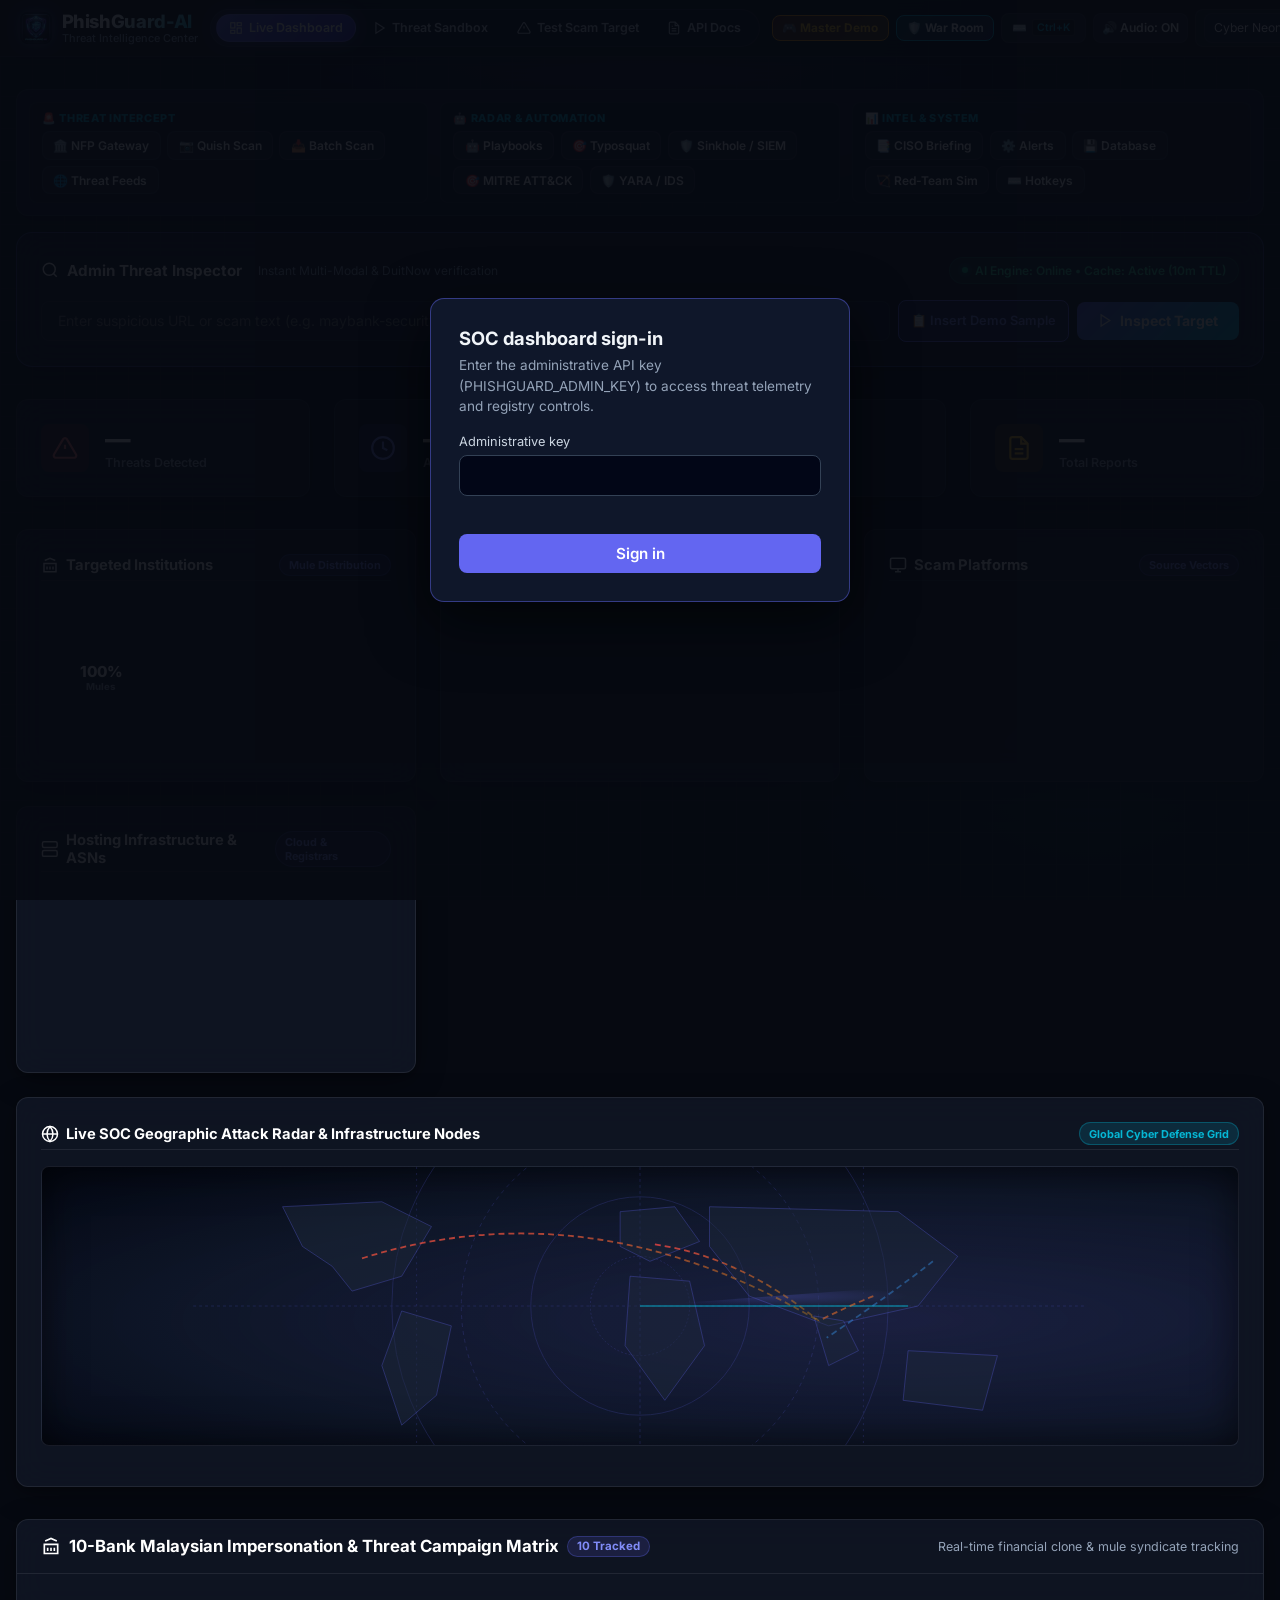
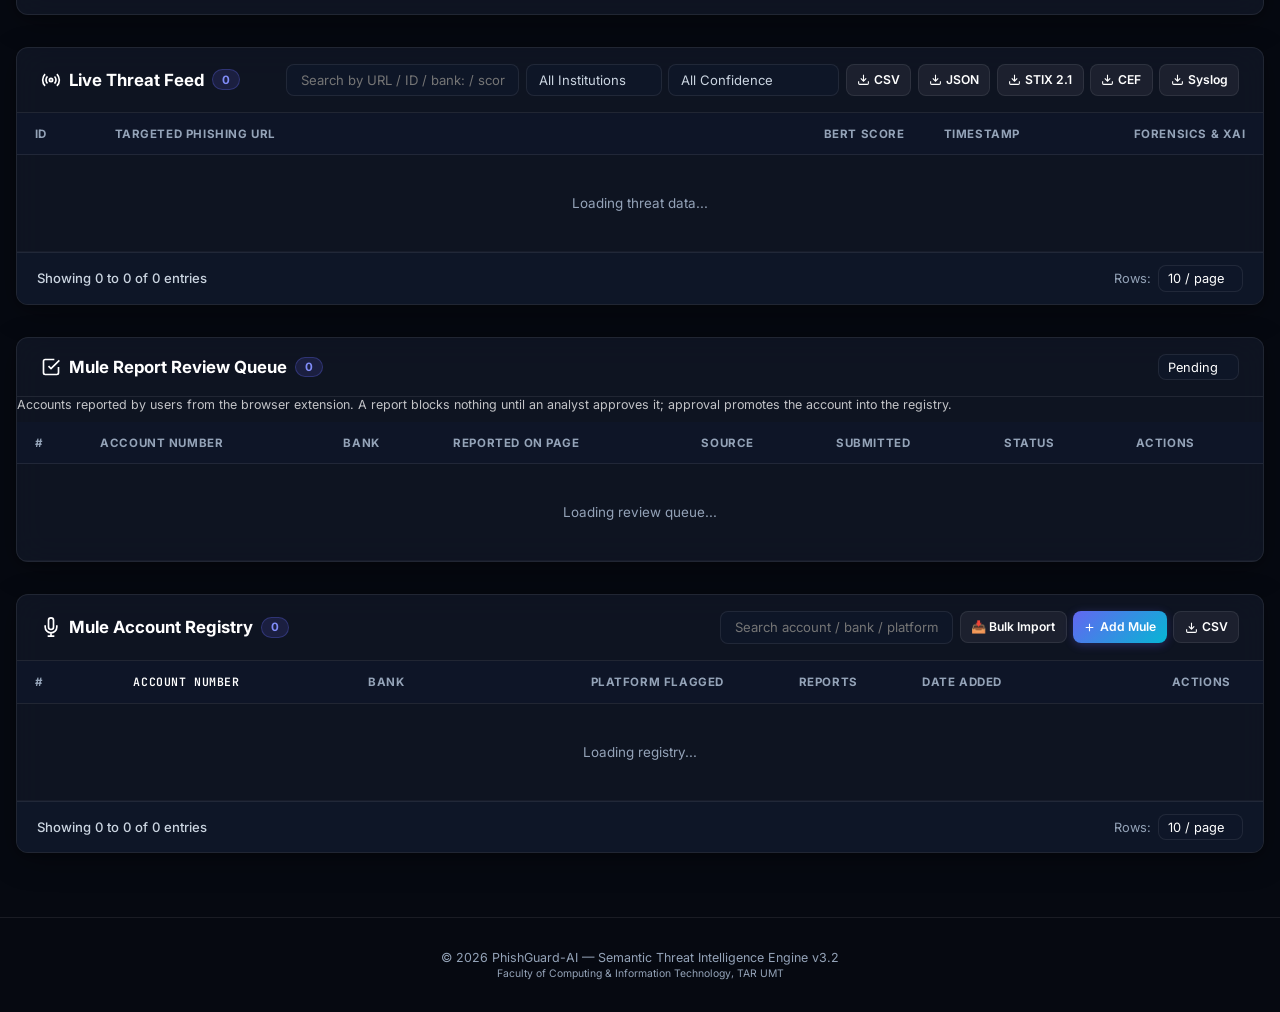
==== commit 94beee8d: "Switch report diagrams to draw.io, add live screenshots and review-queue panel - Add 21 native draw." ====
--- a/dashboard/index.html
+++ b/dashboard/index.html
@@ -996,6 +996,50 @@
             </div>
         </section>
 
+        <!-- ─── Mule Report Review Queue (v3.2.0) ─── -->
+        <section class="panel" id="muleReviewPanel" aria-label="Mule report review queue">
+            <div class="panel__header">
+                <div class="panel__header-left">
+                    <h2 class="panel__title">
+                        <svg width="20" height="20" viewBox="0 0 24 24" fill="none" stroke="currentColor" stroke-width="2"><path d="M9 11l3 3L22 4"/><path d="M21 12v7a2 2 0 01-2 2H5a2 2 0 01-2-2V5a2 2 0 012-2h11"/></svg>
+                        Mule Report Review Queue
+                    </h2>
+                    <span class="panel__badge" id="muleReviewCount">0</span>
+                </div>
+                <div class="panel__actions">
+                    <select id="muleReviewStatus" class="page-size-select" aria-label="Report status filter">
+                        <option value="PENDING" selected>Pending</option>
+                        <option value="APPROVED">Approved</option>
+                        <option value="REJECTED">Rejected</option>
+                        <option value="all">All</option>
+                    </select>
+                </div>
+            </div>
+            <p class="panel__hint" style="margin: 0 0 0.6rem; font-size: 0.78rem; opacity: 0.75;">
+                Accounts reported by users from the browser extension. A report blocks nothing until an analyst approves it;
+                approval promotes the account into the registry.
+            </p>
+            <div class="table-wrapper">
+                <table class="table" id="muleReviewTable">
+                    <thead>
+                        <tr>
+                            <th>#</th>
+                            <th>Account Number</th>
+                            <th>Bank</th>
+                            <th>Reported On Page</th>
+                            <th>Source</th>
+                            <th>Submitted</th>
+                            <th>Status</th>
+                            <th>Actions</th>
+                        </tr>
+                    </thead>
+                    <tbody id="muleReviewBody">
+                        <tr class="table-empty"><td colspan="8">Loading review queue...</td></tr>
+                    </tbody>
+                </table>
+            </div>
+        </section>
+
         <!-- ─── Mule Account Registry ─── -->
         <section class="panel" aria-label="Mule bank account registry">
             <div class="panel__header">
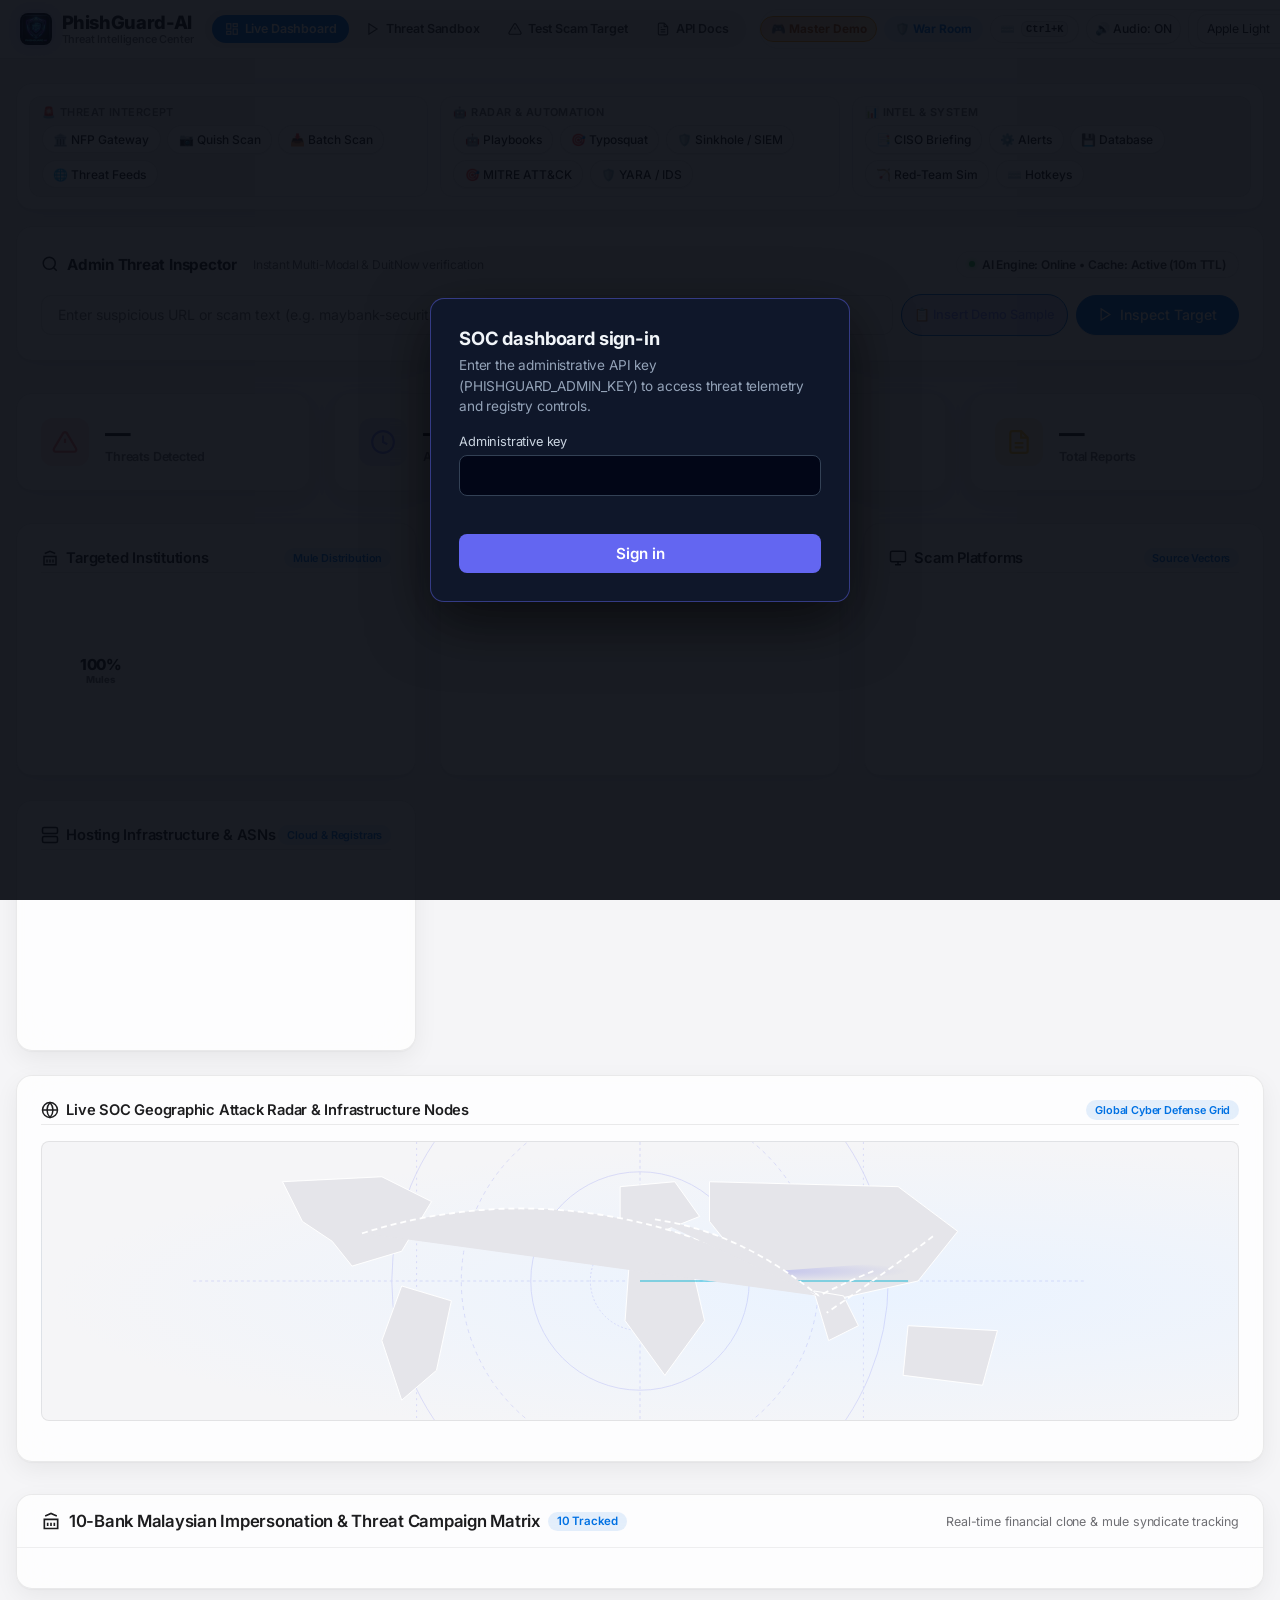
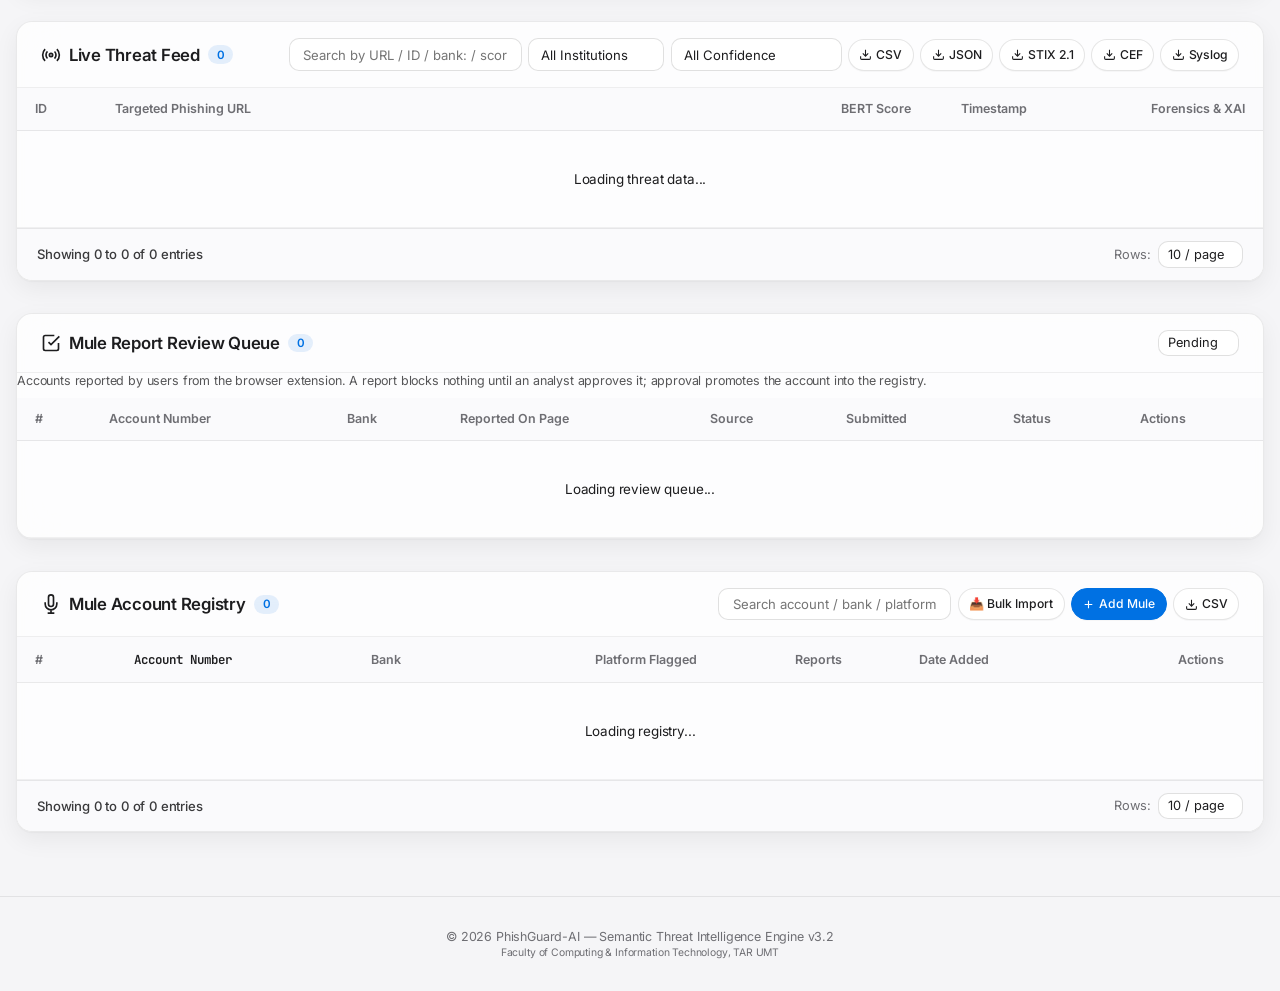
==== commit 6e3bfe90: "Apple-style UI for dashboard and extension; final report polish - Dashboard: new default "Apple Ligh" ====
--- a/dashboard/index.html
+++ b/dashboard/index.html
@@ -1,5 +1,5 @@
 <!DOCTYPE html>
-<html lang="en">
+<html lang="en" data-theme="apple">
 <head>
     <meta charset="UTF-8" />
     <meta name="viewport" content="width=device-width, initial-scale=1.0" />
@@ -10,6 +10,7 @@
     <link rel="preconnect" href="https://fonts.gstatic.com" crossorigin />
     <link href="https://fonts.googleapis.com/css2?family=Inter:wght@300;400;500;600;700;800&family=JetBrains+Mono:wght@500;700&display=swap" rel="stylesheet" />
     <link rel="stylesheet" href="styles.css" />
+    <link rel="stylesheet" href="apple.css" />
     <style>
         /* ═══════════════════════════════════════════════════════════════════
            EMBEDDED FAILSAFE CYBERPUNK GLASSMORPHIC STYLES
@@ -562,6 +563,7 @@
             <!-- Theme Settings -->
             <div class="header__status-group" title="Theme Customization">
                 <select id="themeSelector" class="page-size-select" style="height: 30px; font-size: 0.76rem;" title="Switch Theme">
+                    <option value="apple">Apple Light</option>
                     <option value="cyberpunk">Cyber Neon</option>
                     <option value="matrix">Matrix Emerald</option>
                     <option value="abyss">OLED Abyss</option>
--- a/dashboard/apple.css
+++ b/dashboard/apple.css
@@ -0,0 +1,246 @@
+/* ═══════════════════════════════════════════════════════════════════
+   PhishGuard-AI — "Apple" light theme (default since v3.2.0)
+   macOS / iOS-inspired: #F5F5F7 surface, translucent white cards,
+   system typography, 12–16 px radii, hairline borders, pill badges.
+   Loaded after styles.css; active when <html data-theme="apple">.
+   ═══════════════════════════════════════════════════════════════════ */
+
+html[data-theme="apple"], body[data-theme="apple"] {
+    --bg-primary:       #F5F5F7;
+    --bg-secondary:     #FFFFFF;
+    --bg-card:          rgba(255, 255, 255, 0.78);
+    --bg-card-hover:    rgba(255, 255, 255, 0.95);
+    --bg-input:         #FFFFFF;
+
+    --border-subtle:    rgba(0, 0, 0, 0.08);
+    --border-highlight: rgba(0, 113, 227, 0.35);
+
+    --text-primary:     #1D1D1F;
+    --text-secondary:   #3A3A3C;
+    --text-muted:       #6E6E73;
+
+    --accent-indigo:    #0071E3;
+    --accent-cyan:      #0A84FF;
+    --accent-emerald:   #34C759;
+    --accent-amber:     #FF9F0A;
+    --accent-rose:      #FF3B30;
+
+    --theme-glow-1:     transparent;
+    --theme-glow-2:     transparent;
+    --theme-glow-3:     transparent;
+    --grid-line-color:  transparent;
+
+    --radius-sm: 10px;
+    --radius-md: 14px;
+    --radius-lg: 16px;
+
+    --shadow-card: 0 1px 2px rgba(0, 0, 0, 0.04), 0 8px 24px rgba(0, 0, 0, 0.06);
+    --shadow-glow: none;
+    --font-system: -apple-system, BlinkMacSystemFont, "SF Pro Text", "SF Pro Display", "Helvetica Neue",
+                   "Segoe UI Variable Text", "Segoe UI", Inter, Arial, sans-serif;
+    --font-mono:   "SF Mono", ui-monospace, Menlo, "Cascadia Mono", Consolas, monospace;
+    color-scheme: light;
+}
+
+html[data-theme="apple"] body {
+    font-family: var(--font-system);
+    background: #F5F5F7;
+    color: var(--text-primary);
+    letter-spacing: -0.01em;
+}
+
+/* ── chrome ─────────────────────────────────────────────────────── */
+html[data-theme="apple"] .header {
+    background: rgba(255, 255, 255, 0.72);
+    backdrop-filter: saturate(180%) blur(20px);
+    -webkit-backdrop-filter: saturate(180%) blur(20px);
+    border-bottom: 1px solid rgba(0, 0, 0, 0.08);
+    box-shadow: none;
+}
+html[data-theme="apple"] .header__title { color: #1D1D1F; letter-spacing: -0.02em; }
+html[data-theme="apple"] .header__subtitle { color: #6E6E73; }
+html[data-theme="apple"] .nav-tab { color: #3A3A3C; border-radius: 999px; }
+html[data-theme="apple"] .nav-tab:hover { background: rgba(0, 0, 0, 0.05); color: #1D1D1F; }
+html[data-theme="apple"] .nav-tab.active {
+    background: #0071E3; color: #FFFFFF; box-shadow: none; border-color: transparent;
+}
+html[data-theme="apple"] .header__nav { background: rgba(0, 0, 0, 0.04); border-color: transparent; }
+
+/* ── surfaces ───────────────────────────────────────────────────── */
+html[data-theme="apple"] .panel,
+html[data-theme="apple"] .stat-card,
+html[data-theme="apple"] .chart-card,
+html[data-theme="apple"] .quick-scanner-card,
+html[data-theme="apple"] .soc-command-ribbon,
+html[data-theme="apple"] .geo-radar-wrapper,
+html[data-theme="apple"] .geo-node-card,
+html[data-theme="apple"] .brand-matrix-card,
+html[data-theme="apple"] .batch-scorecard-item {
+    background: rgba(255, 255, 255, 0.78);
+    backdrop-filter: saturate(180%) blur(20px);
+    -webkit-backdrop-filter: saturate(180%) blur(20px);
+    border: 1px solid rgba(0, 0, 0, 0.08);
+    border-radius: 16px;
+    box-shadow: 0 1px 2px rgba(0, 0, 0, 0.04), 0 8px 24px rgba(0, 0, 0, 0.06);
+}
+html[data-theme="apple"] .stat-card:hover,
+html[data-theme="apple"] .brand-matrix-card:hover,
+html[data-theme="apple"] .geo-node-card:hover { transform: translateY(-1px); border-color: rgba(0, 113, 227, 0.25); }
+html[data-theme="apple"] .panel__header { border-bottom: 1px solid rgba(0, 0, 0, 0.06); }
+html[data-theme="apple"] .panel__title,
+html[data-theme="apple"] .chart-card__title,
+html[data-theme="apple"] .quick-scanner-title { color: #1D1D1F; font-weight: 600; letter-spacing: -0.015em; }
+html[data-theme="apple"] .stat-card__value { color: #1D1D1F; font-weight: 700; letter-spacing: -0.03em; }
+html[data-theme="apple"] .stat-card__label { color: #6E6E73; }
+html[data-theme="apple"] .stat-card__icon { border-radius: 12px; }
+html[data-theme="apple"] .soc-ribbon-label { color: #6E6E73; letter-spacing: 0.02em; }
+html[data-theme="apple"] .main { padding-top: 1.5rem; }
+
+/* ── controls ───────────────────────────────────────────────────── */
+html[data-theme="apple"] .action-btn,
+html[data-theme="apple"] .export-action-btn,
+html[data-theme="apple"] .quick-scanner-btn,
+html[data-theme="apple"] .page-btn {
+    background: #FFFFFF;
+    color: #1D1D1F;
+    border: 1px solid rgba(0, 0, 0, 0.1);
+    border-radius: 999px;
+    box-shadow: 0 1px 1px rgba(0, 0, 0, 0.03);
+    font-weight: 500;
+}
+html[data-theme="apple"] .action-btn:hover,
+html[data-theme="apple"] .export-action-btn:hover,
+html[data-theme="apple"] .page-btn:hover:not(:disabled) { background: #F2F2F7; border-color: rgba(0, 0, 0, 0.14); color: #1D1D1F; }
+html[data-theme="apple"] .action-btn--primary,
+html[data-theme="apple"] .quick-scanner-btn,
+html[data-theme="apple"] .page-btn.active {
+    background: #0071E3; color: #FFFFFF; border-color: #0071E3;
+}
+html[data-theme="apple"] .action-btn--primary:hover,
+html[data-theme="apple"] .quick-scanner-btn:hover { background: #0077ED; color: #FFFFFF; }
+html[data-theme="apple"] .action-btn--delete { background: #FFFFFF; color: #FF3B30; border-color: rgba(255, 59, 48, 0.35); }
+html[data-theme="apple"] .action-btn--delete:hover { background: #FFF1F0; color: #D70015; }
+html[data-theme="apple"] .search-input,
+html[data-theme="apple"] .quick-scanner-input,
+html[data-theme="apple"] .page-size-select,
+html[data-theme="apple"] .filter-select,
+html[data-theme="apple"] .modal-form input,
+html[data-theme="apple"] .modal-form select,
+html[data-theme="apple"] .modal-form textarea {
+    background: #FFFFFF;
+    color: #1D1D1F;
+    border: 1px solid rgba(0, 0, 0, 0.12);
+    border-radius: 10px;
+}
+html[data-theme="apple"] .search-input:focus,
+html[data-theme="apple"] .quick-scanner-input:focus {
+    border-color: #0071E3; box-shadow: 0 0 0 4px rgba(0, 113, 227, 0.15); outline: none;
+}
+html[data-theme="apple"] .sim-toggle-btn { border-radius: 999px; background: #FFFFFF; color: #3A3A3C; border-color: rgba(0, 0, 0, 0.1); }
+html[data-theme="apple"] .sim-toggle-btn.on { background: #E8F8EC; color: #248A3D; border-color: rgba(52, 199, 89, 0.4); }
+
+/* ── pills, badges and status ───────────────────────────────────── */
+html[data-theme="apple"] .panel__badge,
+html[data-theme="apple"] .chart-tag,
+html[data-theme="apple"] .cmd-badge {
+    background: rgba(0, 113, 227, 0.1); color: #0071E3; border: none; border-radius: 999px; font-weight: 600;
+}
+html[data-theme="apple"] .report-badge { border-radius: 999px; font-weight: 600; }
+html[data-theme="apple"] .report-badge--danger { background: rgba(255, 59, 48, 0.1); color: #D70015; border-color: rgba(255, 59, 48, 0.25); }
+html[data-theme="apple"] .report-badge--warning { background: rgba(255, 159, 10, 0.12); color: #B25000; border-color: rgba(255, 159, 10, 0.3); }
+html[data-theme="apple"] .report-badge--info { background: rgba(0, 113, 227, 0.1); color: #0060C0; border-color: rgba(0, 113, 227, 0.25); }
+html[data-theme="apple"] .brand-risk-badge { border-radius: 999px; }
+html[data-theme="apple"] .brand-risk-badge--critical { background: rgba(255, 59, 48, 0.1); color: #D70015; border-color: rgba(255, 59, 48, 0.25); }
+html[data-theme="apple"] .brand-risk-badge--elevated { background: rgba(255, 159, 10, 0.12); color: #B25000; border-color: rgba(255, 159, 10, 0.3); }
+html[data-theme="apple"] .brand-risk-badge--monitored { background: rgba(52, 199, 89, 0.12); color: #248A3D; border-color: rgba(52, 199, 89, 0.3); }
+html[data-theme="apple"] .score-high { color: #D70015; }
+html[data-theme="apple"] .score-medium { color: #B25000; }
+html[data-theme="apple"] .score-low { color: #248A3D; }
+html[data-theme="apple"] .status-dot.live { background: #34C759; box-shadow: 0 0 0 3px rgba(52, 199, 89, 0.2); }
+html[data-theme="apple"] .system-health-badge,
+html[data-theme="apple"] .header__status { background: #FFFFFF; color: #3A3A3C; border: 1px solid rgba(0, 0, 0, 0.08); border-radius: 999px; }
+
+/* ── tables ─────────────────────────────────────────────────────── */
+html[data-theme="apple"] .table th,
+html[data-theme="apple"] .data-table th {
+    background: #FAFAFC; color: #6E6E73; font-weight: 600; text-transform: none; letter-spacing: 0;
+    font-size: 0.78rem; border-bottom: 1px solid rgba(0, 0, 0, 0.08);
+}
+html[data-theme="apple"] .table td { color: #1D1D1F; border-bottom: 1px solid rgba(0, 0, 0, 0.05); }
+html[data-theme="apple"] .table tbody tr:hover { background: rgba(0, 113, 227, 0.04); }
+html[data-theme="apple"] .url-cell, html[data-theme="apple"] code, html[data-theme="apple"] kbd { font-family: var(--font-mono); }
+html[data-theme="apple"] .pagination-bar { border-top: 1px solid rgba(0, 0, 0, 0.06); color: #6E6E73; }
+
+/* ── charts ─────────────────────────────────────────────────────── */
+html[data-theme="apple"] .timeline-bar { background: linear-gradient(180deg, #5AC8FA, #0071E3); border-radius: 6px 6px 2px 2px; }
+html[data-theme="apple"] .platform-bar-track { background: rgba(0, 0, 0, 0.06); border-radius: 999px; }
+html[data-theme="apple"] .platform-bar-fill { border-radius: 999px; }
+html[data-theme="apple"] .timeline-label, html[data-theme="apple"] .legend-item { color: #6E6E73; }
+html[data-theme="apple"] .donut-center { color: #1D1D1F; }
+html[data-theme="apple"] .radar-map-svg {
+    background: radial-gradient(ellipse at 70% 55%, #EAF3FF 0%, #F5F5F7 70%);
+    border: 1px solid rgba(0, 0, 0, 0.08); box-shadow: none;
+}
+html[data-theme="apple"] .radar-map-svg text { fill: #1D1D1F; }
+
+/* ── modals and toasts ──────────────────────────────────────────── */
+html[data-theme="apple"] .modal-overlay { background: rgba(0, 0, 0, 0.25); backdrop-filter: blur(12px); }
+html[data-theme="apple"] .modal-card {
+    background: rgba(255, 255, 255, 0.92);
+    backdrop-filter: saturate(180%) blur(24px);
+    -webkit-backdrop-filter: saturate(180%) blur(24px);
+    border: 1px solid rgba(0, 0, 0, 0.08);
+    border-radius: 16px;
+    box-shadow: 0 24px 64px rgba(0, 0, 0, 0.18);
+    color: #1D1D1F;
+}
+html[data-theme="apple"] .modal-title { color: #1D1D1F; }
+html[data-theme="apple"] .modal-close-btn { color: #6E6E73; }
+html[data-theme="apple"] .war-room-card { background: rgba(255, 255, 255, 0.95) !important; border-color: rgba(0, 0, 0, 0.08) !important; box-shadow: 0 24px 64px rgba(0, 0, 0, 0.18) !important; }
+html[data-theme="apple"] .cyber-toast { background: rgba(255, 255, 255, 0.9); color: #1D1D1F; border: 1px solid rgba(0, 0, 0, 0.08); border-radius: 14px; backdrop-filter: blur(20px); box-shadow: 0 12px 32px rgba(0, 0, 0, 0.12); }
+html[data-theme="apple"] .footer { color: #6E6E73; }
+
+/* ── inline dark panels written by index.html / app.js ──────────── */
+html[data-theme="apple"] [style*="rgba(15, 23, 42"],
+html[data-theme="apple"] [style*="rgba(15,23,42"],
+html[data-theme="apple"] [style*="rgba(30, 41, 59"],
+html[data-theme="apple"] [style*="#0f172a"],
+html[data-theme="apple"] [style*="#1e293b"] {
+    background: #FFFFFF !important;
+    border-color: rgba(0, 0, 0, 0.08) !important;
+    color: #1D1D1F !important;
+}
+html[data-theme="apple"] .modal-card [style*="color: #fff"]:not(button),
+html[data-theme="apple"] .modal-card [style*="color:#fff"]:not(button),
+html[data-theme="apple"] .panel [style*="color: #fff"]:not(button),
+html[data-theme="apple"] [style*="color: #e2e8f0"],
+html[data-theme="apple"] [style*="color:#e2e8f0"],
+html[data-theme="apple"] [style*="color: #cbd5e1"] { color: #1D1D1F !important; }
+html[data-theme="apple"] [style*="color: #94a3b8"],
+html[data-theme="apple"] [style*="color:#94a3b8"] { color: #6E6E73 !important; }
+html[data-theme="apple"] [style*="color: #38bdf8"],
+html[data-theme="apple"] [style*="color:#38bdf8"] { color: #0071E3 !important; }
+html[data-theme="apple"] [style*="color: #fbbf24"],
+html[data-theme="apple"] [style*="color:#fbbf24"] { color: #B25000 !important; }
+html[data-theme="apple"] [style*="color: #34d399"],
+html[data-theme="apple"] [style*="color:#34d399"] { color: #248A3D !important; }
+html[data-theme="apple"] [style*="color: #f87171"],
+html[data-theme="apple"] [style*="color:#f87171"] { color: #D70015 !important; }
+html[data-theme="apple"] [style*="dashed rgba(6, 182, 212"] { border-color: rgba(0, 113, 227, 0.35) !important; }
+html[data-theme="apple"] ::selection { background: rgba(0, 113, 227, 0.2); }
+
+/* ── refinements found during live capture ──────────────────────── */
+html[data-theme="apple"] .header__title {
+    background: none; -webkit-background-clip: initial; -webkit-text-fill-color: #1D1D1F; color: #1D1D1F;
+}
+html[data-theme="apple"] .soc-ribbon-group { background: #F5F5F7; border: 1px solid rgba(0, 0, 0, 0.06); border-radius: 12px; }
+html[data-theme="apple"] .soc-ribbon-label { color: #6E6E73; font-weight: 600; letter-spacing: 0.04em; }
+html[data-theme="apple"] .pagination-bar,
+html[data-theme="apple"] .pagination-wrapper { background: #FAFAFC !important; color: #6E6E73; }
+html[data-theme="apple"] #openWarRoomBtn { background: rgba(0, 113, 227, 0.1) !important; border-color: transparent !important; color: #0071E3 !important; }
+html[data-theme="apple"] kbd { background: #F2F2F7 !important; color: #3A3A3C !important; border: 1px solid rgba(0, 0, 0, 0.12) !important; border-radius: 6px !important; }
+html[data-theme="apple"] [style*="background: rgba(0,0,0,0.3)"],
+html[data-theme="apple"] [style*="background: rgba(0,0,0,0.4)"] { background: #F2F2F7 !important; color: #1D1D1F !important; }
+html[data-theme="apple"] .radar-map-svg path:not([stroke-dasharray]) { fill: #E5E5EA; stroke: #FFFFFF; }
+html[data-theme="apple"] .radar-map-svg rect { fill: #FFFFFF; stroke: rgba(0, 0, 0, 0.14); filter: none; }
+html[data-theme="apple"] .radar-map-svg text { fill: #1D1D1F !important; }
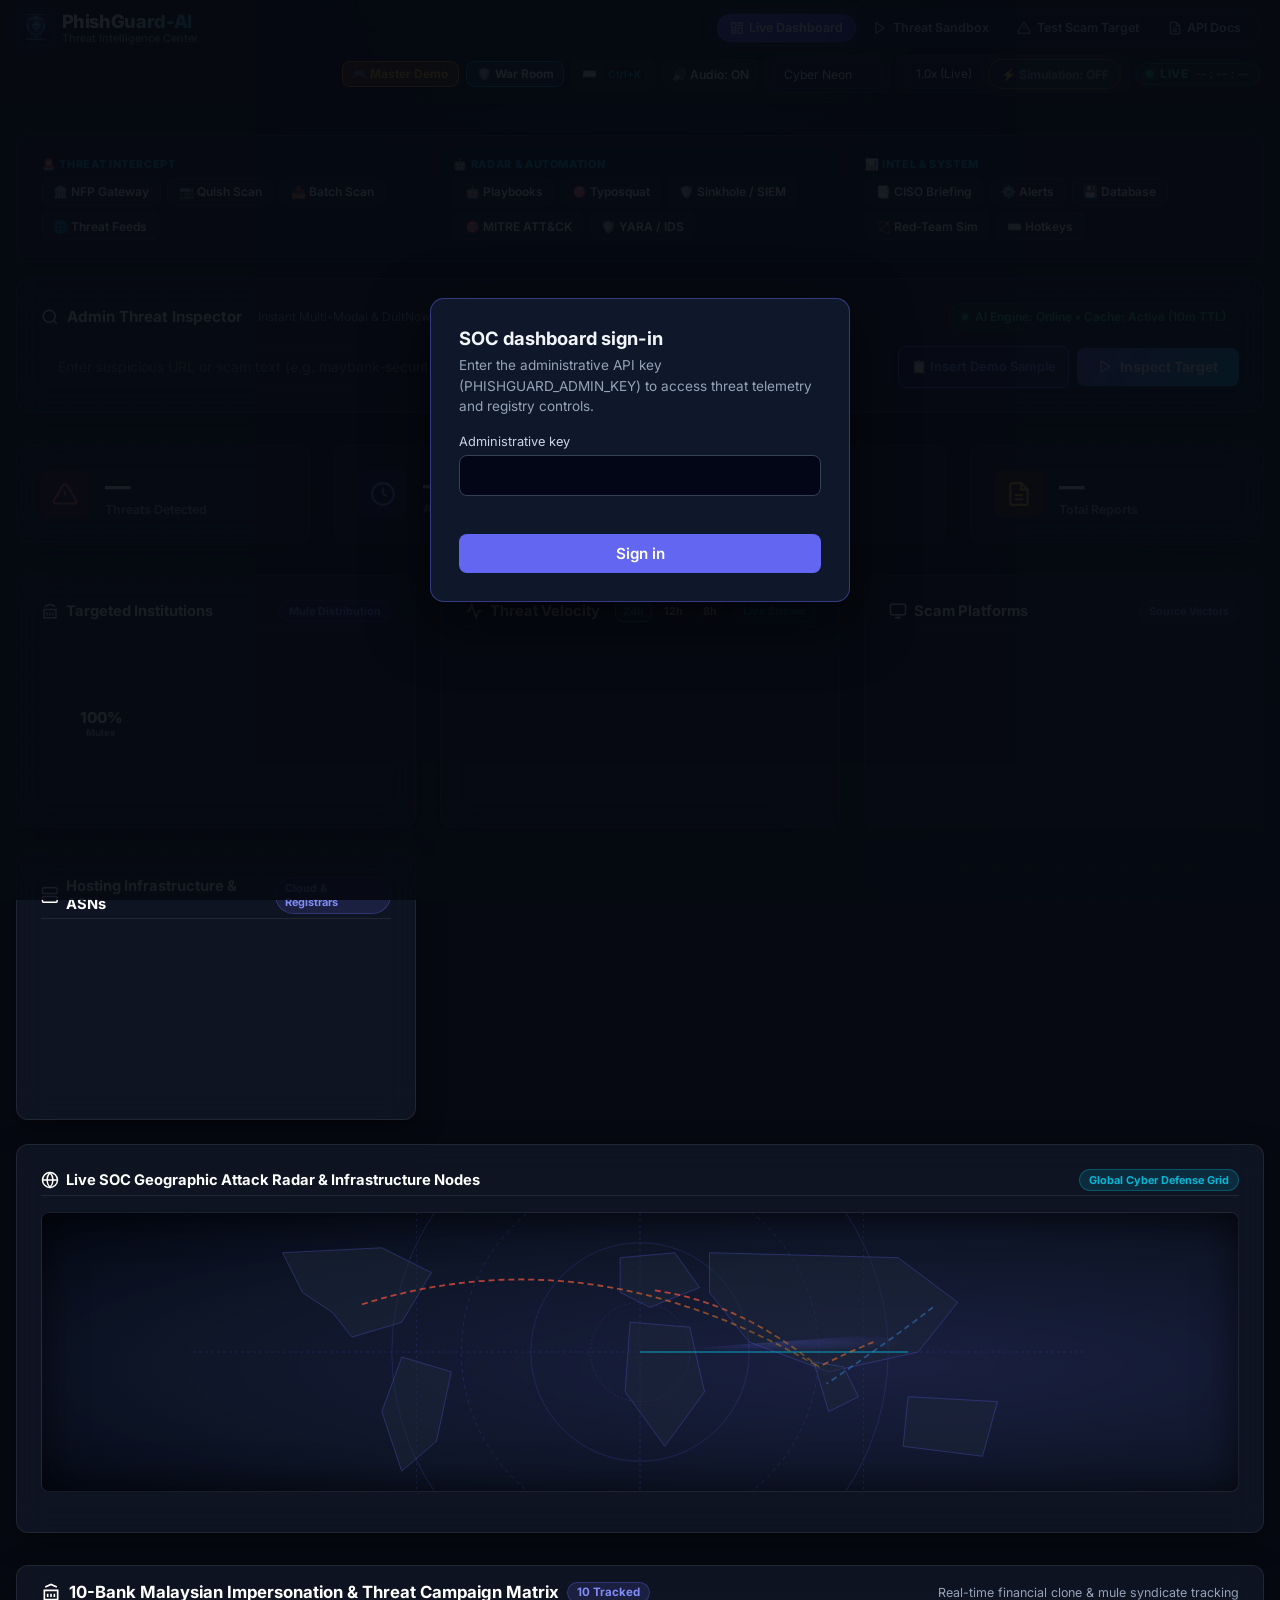
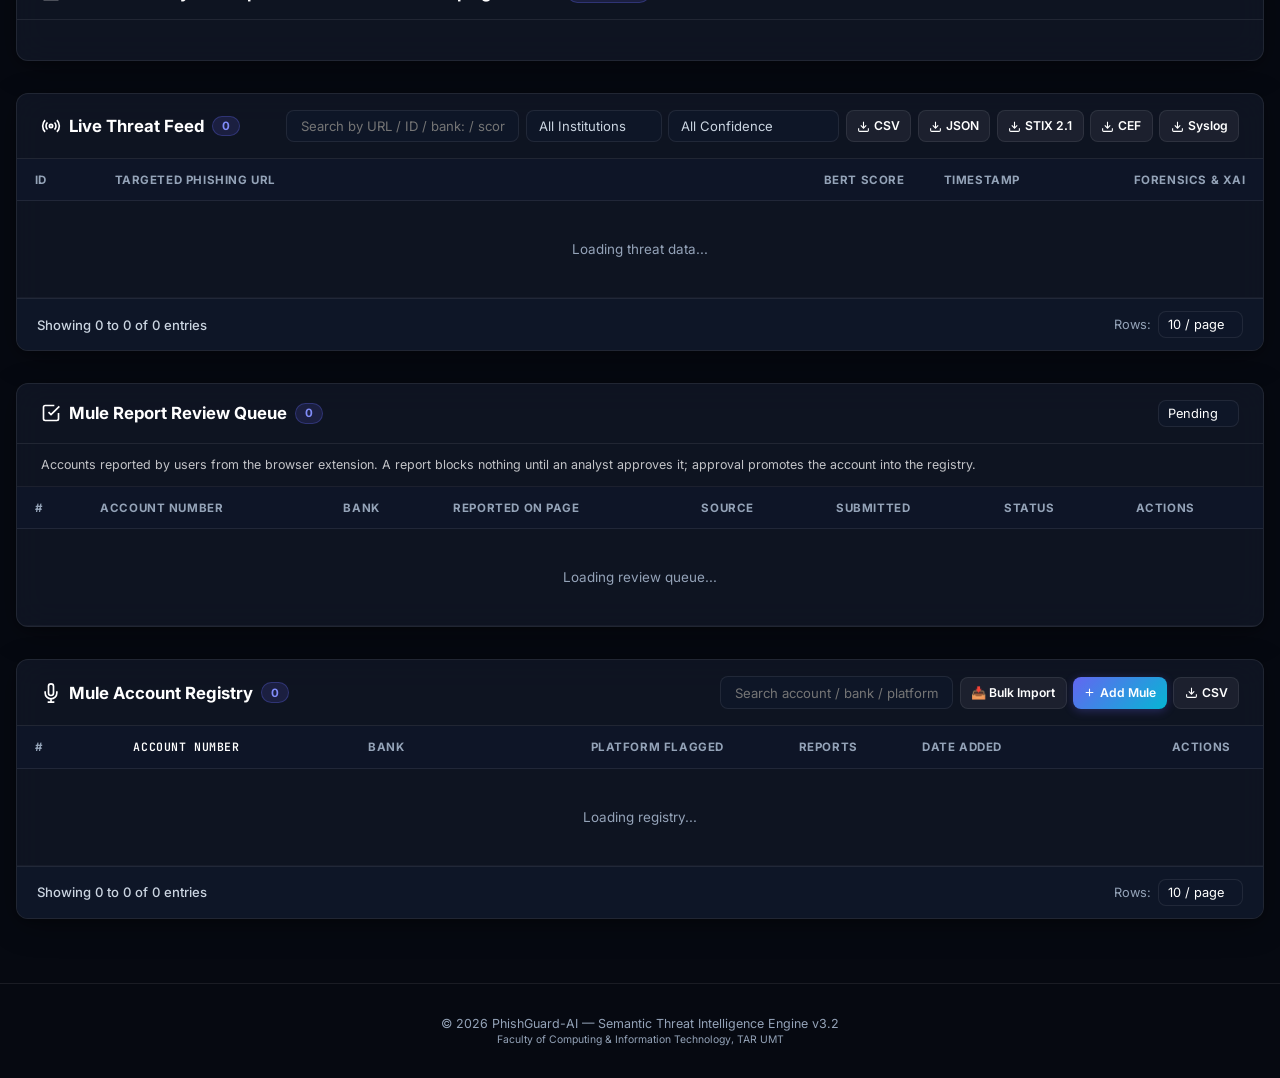
==== commit 2d5f9a5f: "Restore Cyber Neon UI and retake report screenshots - Remove dashboard/apple.css and the Apple Light" ====
--- a/dashboard/index.html
+++ b/dashboard/index.html
@@ -1,5 +1,5 @@
 <!DOCTYPE html>
-<html lang="en" data-theme="apple">
+<html lang="en">
 <head>
     <meta charset="UTF-8" />
     <meta name="viewport" content="width=device-width, initial-scale=1.0" />
@@ -10,7 +10,6 @@
     <link rel="preconnect" href="https://fonts.gstatic.com" crossorigin />
     <link href="https://fonts.googleapis.com/css2?family=Inter:wght@300;400;500;600;700;800&family=JetBrains+Mono:wght@500;700&display=swap" rel="stylesheet" />
     <link rel="stylesheet" href="styles.css" />
-    <link rel="stylesheet" href="apple.css" />
     <style>
         /* ═══════════════════════════════════════════════════════════════════
            EMBEDDED FAILSAFE CYBERPUNK GLASSMORPHIC STYLES
@@ -94,9 +93,8 @@
             backdrop-filter: blur(18px);
             border-bottom: 1px solid var(--border-subtle);
             box-shadow: 0 4px 24px rgba(0, 0, 0, 0.4);
-            gap: 0.75rem;
-            flex-wrap: nowrap;
-            overflow-x: auto;
+            gap: 0.5rem 0.75rem;
+            flex-wrap: wrap;
         }
 
         .header__brand { display: flex; align-items: center; gap: 0.6rem; flex-shrink: 0; }
@@ -112,7 +110,7 @@
             line-height: 1.1;
         }
         .header__subtitle { font-size: 0.68rem; color: var(--text-muted); font-weight: 500; margin: 0; }
-        .header__status { display: flex; align-items: center; gap: 0.45rem; flex-wrap: nowrap; flex-shrink: 0; margin-left: auto; }
+        .header__status { display: flex; align-items: center; justify-content: flex-end; gap: 0.45rem; flex-wrap: wrap; flex: 1 1 auto; min-width: 0; margin-left: auto; }
         .header__status-group {
             display: inline-flex;
             align-items: center;
@@ -563,7 +561,6 @@
             <!-- Theme Settings -->
             <div class="header__status-group" title="Theme Customization">
                 <select id="themeSelector" class="page-size-select" style="height: 30px; font-size: 0.76rem;" title="Switch Theme">
-                    <option value="apple">Apple Light</option>
                     <option value="cyberpunk">Cyber Neon</option>
                     <option value="matrix">Matrix Emerald</option>
                     <option value="abyss">OLED Abyss</option>
@@ -1017,7 +1014,7 @@
                     </select>
                 </div>
             </div>
-            <p class="panel__hint" style="margin: 0 0 0.6rem; font-size: 0.78rem; opacity: 0.75;">
+            <p class="panel__hint" style="margin: 0; padding: 0.75rem 1.5rem; font-size: 0.78rem; line-height: 1.5; opacity: 0.75; border-bottom: 1px solid var(--border-subtle);">
                 Accounts reported by users from the browser extension. A report blocks nothing until an analyst approves it;
                 approval promotes the account into the registry.
             </p>
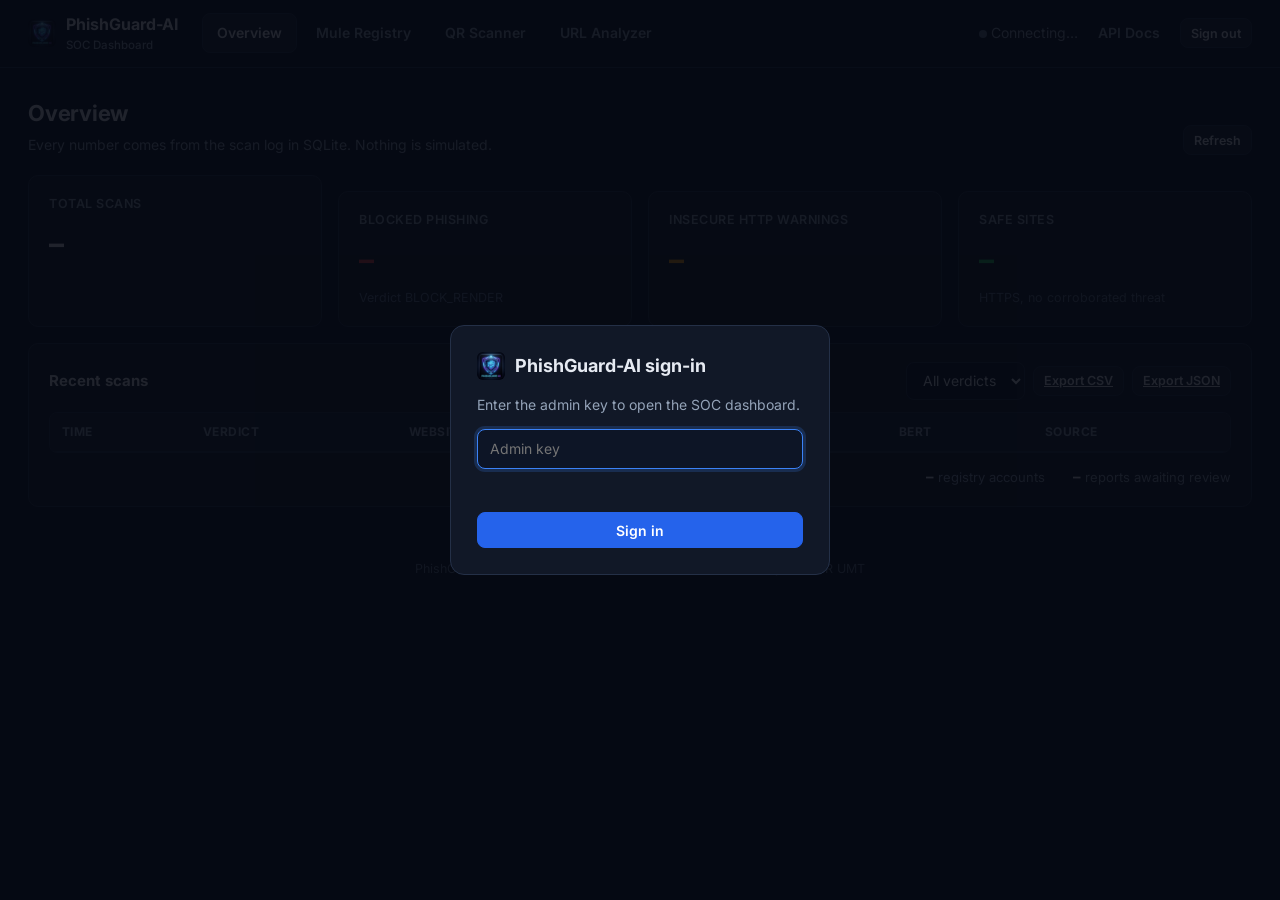
==== commit 2f953b1f: "PhishGuard-AI v4.0: web-wide protection, explained verdicts, new dashboard and extension Backend: si" ====
--- a/dashboard/index.html
+++ b/dashboard/index.html
@@ -1,1724 +1,170 @@
-<!DOCTYPE html>
+<!doctype html>
 <html lang="en">
 <head>
-    <meta charset="UTF-8" />
-    <meta name="viewport" content="width=device-width, initial-scale=1.0" />
-    <meta name="description" content="PhishGuard-AI Threat Intelligence Dashboard — real-time monitoring of phishing threats and mule account detections." />
-    <link rel="icon" type="image/png" href="favicon.png" />
-    <title>PhishGuard-AI | Threat Intelligence Dashboard</title>
-    <link rel="preconnect" href="https://fonts.googleapis.com" />
-    <link rel="preconnect" href="https://fonts.gstatic.com" crossorigin />
-    <link href="https://fonts.googleapis.com/css2?family=Inter:wght@300;400;500;600;700;800&family=JetBrains+Mono:wght@500;700&display=swap" rel="stylesheet" />
-    <link rel="stylesheet" href="styles.css" />
-    <style>
-        /* ═══════════════════════════════════════════════════════════════════
-           EMBEDDED FAILSAFE CYBERPUNK GLASSMORPHIC STYLES
-           ═══════════════════════════════════════════════════════════════════ */
-        :root {
-            --bg-primary:       #0a0d14;
-            --bg-secondary:     #0f172a;
-            --bg-card:          rgba(17, 24, 39, 0.75);
-            --bg-card-hover:    rgba(30, 41, 59, 0.85);
-            --bg-input:         rgba(15, 23, 42, 0.85);
-            --border-subtle:    rgba(255, 255, 255, 0.08);
-            --border-highlight: rgba(99, 102, 241, 0.35);
-            --text-primary:     #f8fafc;
-            --text-secondary:   #94a3b8;
-            --text-muted:       #64748b;
-            --accent-indigo:    #6366f1;
-            --accent-cyan:      #06b6d4;
-            --accent-emerald:   #10b981;
-            --accent-amber:     #f59e0b;
-            --accent-rose:      #ef4444;
-            --radius-sm: 8px;
-            --radius-md: 12px;
-            --radius-lg: 16px;
-            --radius-full: 9999px;
-            --shadow-card: 0 8px 32px -4px rgba(0, 0, 0, 0.4), 0 2px 8px rgba(0, 0, 0, 0.2);
-            --transition:  200ms cubic-bezier(0.4, 0, 0.2, 1);
-        }
-
-        *, *::before, *::after { margin: 0; padding: 0; box-sizing: border-box; }
-        .hidden { display: none !important; }
-
-        body {
-            font-family: 'Inter', -apple-system, BlinkMacSystemFont, 'Segoe UI', Roboto, sans-serif;
-            background-color: var(--bg-primary);
-            background-image:
-                radial-gradient(ellipse 60% 40% at 50% 0%, rgba(99, 102, 241, 0.18) 0%, transparent 60%),
-                radial-gradient(ellipse 50% 50% at 85% 85%, rgba(6, 182, 212, 0.1) 0%, transparent 50%),
-                linear-gradient(rgba(255, 255, 255, 0.02) 1px, transparent 1px),
-                linear-gradient(90deg, rgba(255, 255, 255, 0.02) 1px, transparent 1px);
-            background-size: 100% 100%, 100% 100%, 32px 32px, 32px 32px;
-            background-attachment: fixed;
-            color: var(--text-primary);
-            min-height: 100vh;
-            -webkit-font-smoothing: antialiased;
-        }
-
-        /* Default resets for all buttons to completely eradicate browser default grey */
-        button {
-            appearance: none;
-            -webkit-appearance: none;
-            font-family: inherit;
-            border: 1px solid var(--border-subtle);
-            background: rgba(255, 255, 255, 0.06);
-            color: var(--text-primary);
-            border-radius: var(--radius-sm);
-            cursor: pointer;
-            outline: none;
-        }
-
-        input, select {
-            appearance: none;
-            -webkit-appearance: none;
-            font-family: inherit;
-            background: var(--bg-input);
-            border: 1px solid var(--border-subtle);
-            color: var(--text-primary);
-            border-radius: var(--radius-sm);
-            outline: none;
-        }
-
-        /* Header */
-        .header {
-            position: sticky;
-            top: 0;
-            z-index: 100;
-            display: flex;
-            justify-content: space-between;
-            align-items: center;
-            padding: 0.55rem 1.25rem;
-            background: rgba(10, 13, 20, 0.94);
-            backdrop-filter: blur(18px);
-            border-bottom: 1px solid var(--border-subtle);
-            box-shadow: 0 4px 24px rgba(0, 0, 0, 0.4);
-            gap: 0.5rem 0.75rem;
-            flex-wrap: wrap;
-        }
-
-        .header__brand { display: flex; align-items: center; gap: 0.6rem; flex-shrink: 0; }
-        .header__logo-img { width: 32px; height: 32px; border-radius: 8px; box-shadow: 0 0 14px rgba(99, 102, 241, 0.4); }
-        .header__title {
-            font-size: 1.15rem;
-            font-weight: 800;
-            letter-spacing: -0.02em;
-            background: linear-gradient(135deg, #ffffff 40%, var(--accent-cyan));
-            -webkit-background-clip: text;
-            -webkit-text-fill-color: transparent;
-            margin: 0;
-            line-height: 1.1;
-        }
-        .header__subtitle { font-size: 0.68rem; color: var(--text-muted); font-weight: 500; margin: 0; }
-        .header__status { display: flex; align-items: center; justify-content: flex-end; gap: 0.45rem; flex-wrap: wrap; flex: 1 1 auto; min-width: 0; margin-left: auto; }
-        .header__status-group {
-            display: inline-flex;
-            align-items: center;
-            gap: 0.35rem;
-            background: rgba(255, 255, 255, 0.04);
-            border: 1px solid var(--border-subtle);
-            border-radius: var(--radius-sm);
-            padding: 0.2rem 0.45rem;
-            white-space: nowrap;
-            flex-shrink: 0;
-        }
-
-        /* ─── Dedicated Glowing Live Telemetry Chip ─── */
-        .live-telemetry-chip {
-            display: inline-flex;
-            align-items: center;
-            gap: 6px;
-            background: rgba(16, 185, 129, 0.12);
-            border: 1px solid rgba(16, 185, 129, 0.4);
-            box-shadow: 0 0 12px rgba(16, 185, 129, 0.18);
-            border-radius: 999px;
-            padding: 3px 9px;
-            font-size: 0.74rem;
-            white-space: nowrap;
-            flex-shrink: 0;
-        }
-        .live-chip-text {
-            color: #34d399;
-            font-weight: 800;
-            letter-spacing: 0.04em;
-        }
-        .live-chip-time {
-            color: #cbd5e1;
-            font-family: 'JetBrains Mono', monospace;
-            font-size: 0.7rem;
-            opacity: 0.9;
-        }
-
-        /* Action Buttons */
-        .action-btn {
-            display: inline-flex;
-            align-items: center;
-            gap: 0.35rem;
-            background: rgba(255, 255, 255, 0.06);
-            color: var(--text-primary);
-            border: 1px solid var(--border-subtle);
-            border-radius: var(--radius-sm);
-            padding: 0.35rem 0.65rem;
-            font-size: 0.76rem;
-            font-weight: 600;
-            cursor: pointer;
-            transition: all var(--transition);
-        }
-        .action-btn:hover {
-            background: rgba(255, 255, 255, 0.14);
-            border-color: rgba(255, 255, 255, 0.25);
-            transform: translateY(-1px);
-        }
-        .action-btn.active {
-            background: rgba(16, 185, 129, 0.15);
-            border-color: rgba(16, 185, 129, 0.4);
-            color: #34d399;
-        }
-        .action-btn--primary {
-            background: linear-gradient(135deg, var(--accent-indigo), var(--accent-cyan));
-            color: #fff;
-            border: none;
-            box-shadow: 0 2px 10px rgba(99, 102, 241, 0.3);
-        }
-        .action-btn--primary:hover {
-            opacity: 0.95;
-            box-shadow: 0 4px 16px rgba(99, 102, 241, 0.45);
-        }
-        .action-btn--delete {
-            background: rgba(239, 68, 68, 0.12);
-            border-color: rgba(239, 68, 68, 0.3);
-            color: #f87171;
-            padding: 0.25rem 0.6rem;
-            font-size: 0.75rem;
-        }
-        .action-btn--delete:hover {
-            background: rgba(239, 68, 68, 0.25);
-            border-color: rgba(239, 68, 68, 0.5);
-            color: #fff;
-        }
-
-        .sim-toggle-btn {
-            border: 1px solid var(--border-subtle);
-            border-radius: var(--radius-full);
-            padding: 0.45rem 1rem;
-            font-size: 0.8rem;
-            font-weight: 700;
-            cursor: pointer;
-            transition: all var(--transition);
-        }
-        .sim-toggle-btn.off { background: rgba(255, 255, 255, 0.05); color: var(--text-muted); }
-        .sim-toggle-btn.off:hover { background: rgba(255, 255, 255, 0.1); color: var(--text-secondary); }
-        .sim-toggle-btn.on {
-            background: rgba(6, 182, 212, 0.15);
-            border-color: rgba(6, 182, 212, 0.4);
-            color: var(--accent-cyan);
-            box-shadow: 0 0 12px rgba(6, 182, 212, 0.25);
-        }
-
-        .status-dot {
-            width: 8px; height: 8px; border-radius: 50%;
-            background: var(--accent-emerald);
-            box-shadow: 0 0 10px var(--accent-emerald);
-        }
-        .status-dot.live { animation: pulse 2s infinite; }
-        .status-dot.error { background: var(--accent-rose); box-shadow: 0 0 10px var(--accent-rose); }
-        @keyframes pulse { 0%, 100% { opacity: 1; transform: scale(1); } 50% { opacity: 0.5; transform: scale(0.85); } }
-        .status-text { font-size: 0.82rem; font-weight: 600; color: var(--text-secondary); }
-        .header__refresh { font-size: 0.75rem; color: var(--text-muted); }
-
-        /* Main Container */
-        .main { max-width: 1320px; margin: 0 auto; padding: 2rem 1rem; }
-
-        /* Quick Scanner */
-        .quick-scanner-card {
-            background: var(--bg-card);
-            border: 1px solid var(--border-highlight);
-            border-radius: var(--radius-lg);
-            padding: 1.5rem;
-            margin-bottom: 2rem;
-            box-shadow: var(--shadow-card);
-            backdrop-filter: blur(16px);
-        }
-        .quick-scanner-header {
-            display: flex; justify-content: space-between; align-items: center;
-            margin-bottom: 1rem; flex-wrap: wrap; gap: 0.5rem;
-        }
-        .quick-scanner-title { display: flex; align-items: center; gap: 0.5rem; font-size: 0.95rem; color: var(--text-primary); }
-        .quick-scanner-subtitle { font-size: 0.75rem; color: var(--text-muted); font-weight: normal; margin-left: 0.5rem; }
-        .system-health-badge {
-            display: flex; align-items: center; gap: 0.45rem; font-size: 0.75rem; font-weight: 600;
-            background: rgba(16, 185, 129, 0.12); color: #34d399; border: 1px solid rgba(16, 185, 129, 0.25);
-            padding: 0.3rem 0.75rem; border-radius: var(--radius-full);
-        }
-        .health-dot { width: 6px; height: 6px; border-radius: 50%; background: var(--accent-emerald); box-shadow: 0 0 6px var(--accent-emerald); }
-        .quick-scanner-form { display: flex; gap: 0.5rem; align-items: center; }
-        .quick-scanner-input {
-            flex: 1; background: var(--bg-input); border: 1px solid var(--border-subtle);
-            border-radius: var(--radius-sm); padding: 0.65rem 1rem; color: #fff; font-size: 0.88rem;
-            outline: none; transition: all var(--transition);
-        }
-        .quick-scanner-input:focus { border-color: var(--accent-indigo); box-shadow: 0 0 0 3px rgba(99, 102, 241, 0.2); }
-        .quick-scanner-btn {
-            background: linear-gradient(135deg, var(--accent-indigo), var(--accent-cyan));
-            color: #fff; border: none; border-radius: var(--radius-sm); padding: 0.65rem 1.3rem;
-            font-weight: 700; font-size: 0.88rem; cursor: pointer; display: flex; align-items: center; gap: 0.45rem;
-            transition: all var(--transition);
-        }
-        .quick-scanner-btn:hover { opacity: 0.92; transform: translateY(-1px); }
-        .quick-scanner-result {
-            margin-top: 1rem; padding: 1rem; border-radius: var(--radius-sm);
-            font-size: 0.85rem; display: flex; align-items: center; justify-content: space-between; gap: 0.5rem;
-        }
-        .quick-scanner-result.safe { background: rgba(16, 185, 129, 0.12); border: 1px solid rgba(16, 185, 129, 0.3); color: #34d399; }
-        .quick-scanner-result.dangerous { background: rgba(239, 68, 68, 0.15); border: 1px solid rgba(239, 68, 68, 0.35); color: #f87171; }
-
-        /* Stats Grid */
-        .stats-grid { display: grid; grid-template-columns: repeat(auto-fit, minmax(240px, 1fr)); gap: 1.5rem; margin-bottom: 2rem; }
-        .stat-card {
-            background: var(--bg-card); border: 1px solid var(--border-subtle); border-radius: var(--radius-md);
-            padding: 1.5rem; display: flex; align-items: center; gap: 1rem; box-shadow: var(--shadow-card);
-            backdrop-filter: blur(16px); transition: transform var(--transition), border-color var(--transition);
-        }
-        .stat-card:hover { transform: translateY(-2px); border-color: rgba(255, 255, 255, 0.15); }
-        .stat-card__icon {
-            width: 48px; height: 48px; border-radius: var(--radius-sm);
-            display: flex; align-items: center; justify-content: center; flex-shrink: 0;
-        }
-        .stat-card--threats .stat-card__icon { background: rgba(239, 68, 68, 0.15); color: #f87171; }
-        .stat-card--confidence .stat-card__icon { background: rgba(99, 102, 241, 0.15); color: #818cf8; }
-        .stat-card--mule .stat-card__icon { background: rgba(6, 182, 212, 0.15); color: #22d3ee; }
-        .stat-card--reports .stat-card__icon { background: rgba(245, 158, 11, 0.15); color: #fbbf24; }
-        .stat-card__value { font-size: 1.6rem; font-weight: 800; line-height: 1.1; color: #fff; }
-        .stat-card__label { font-size: 0.78rem; color: var(--text-muted); font-weight: 600; margin-top: 2px; }
-
-        /* Charts Grid */
-        .charts-grid { display: grid; grid-template-columns: repeat(auto-fit, minmax(320px, 1fr)); gap: 1.5rem; margin-bottom: 2rem; }
-        .chart-card {
-            background: var(--bg-card); border: 1px solid var(--border-subtle); border-radius: var(--radius-md);
-            padding: 1.5rem; box-shadow: var(--shadow-card); backdrop-filter: blur(16px); display: flex; flex-direction: column;
-            transition: transform 0.28s cubic-bezier(0.16, 1, 0.3, 1), border-color 0.28s ease, box-shadow 0.28s ease;
-            position: relative;
-        }
-        .chart-card:hover {
-            transform: translateY(-3px);
-            border-color: rgba(99, 102, 241, 0.45);
-            box-shadow: 0 12px 30px -4px rgba(0, 0, 0, 0.6), 0 0 25px rgba(6, 182, 212, 0.12);
-        }
-        .chart-card__header {
-            display: flex; justify-content: space-between; align-items: center;
-            margin-bottom: 1rem; padding-bottom: 0.25rem; border-bottom: 1px solid var(--border-subtle);
-        }
-        .chart-card__title { font-size: 0.92rem; font-weight: 700; color: var(--text-primary); display: flex; align-items: center; gap: 0.45rem; }
-        .chart-tag {
-            font-size: 0.68rem; font-weight: 700; padding: 0.2rem 0.55rem; border-radius: var(--radius-full);
-            background: rgba(99, 102, 241, 0.15); color: #818cf8; border: 1px solid rgba(99, 102, 241, 0.3);
-        }
-        .chart-tag--pulse { background: rgba(6, 182, 212, 0.15); color: var(--accent-cyan); border-color: rgba(6, 182, 212, 0.3); }
-        .chart-container { flex: 1; min-height: 160px; display: flex; align-items: center; justify-content: center; }
-        .chart-donut-wrapper { position: relative; width: 120px; height: 120px; flex-shrink: 0; }
-        .donut-chart { width: 100%; height: 100%; transform: rotate(-90deg); }
-        .donut-segment { transition: stroke-width 0.25s ease, filter 0.25s ease, opacity 0.25s ease; cursor: pointer; }
-        .donut-segment:hover { stroke-width: 15; filter: drop-shadow(0 0 8px currentColor) brightness(1.25); }
-        .donut-center { position: absolute; top: 50%; left: 50%; transform: translate(-50%, -50%); text-align: center; font-size: 0.95rem; font-weight: 800; color: #fff; pointer-events: none; transition: all 0.2s ease; }
-        .donut-center small { display: block; font-size: 0.6rem; color: var(--text-muted); }
-        .chart-legend { margin-left: 1rem; display: flex; flex-direction: column; gap: 0.4rem; font-size: 0.78rem; flex: 1; }
-        .legend-item { display: flex; align-items: center; justify-content: space-between; gap: 0.5rem; color: var(--text-secondary); padding: 3px 6px; border-radius: 4px; transition: all 0.2s ease; cursor: pointer; }
-        .legend-item:hover { background: rgba(255, 255, 255, 0.08); transform: translateX(4px); color: #fff; }
-        .legend-color { width: 8px; height: 8px; border-radius: 2px; display: inline-block; }
-        
-        /* Threat Velocity Bars with Interactive Glow & Hover Tooltip */
-        .chart-container#timelineChartContainer {
-            display: flex;
-            flex-direction: column;
-            justify-content: flex-end;
-            height: 155px;
-            padding: 24px 6px 8px 6px;
-        }
-        .bar-chart-bars {
-            display: flex;
-            align-items: flex-end;
-            gap: 4px;
-            width: 100%;
-            height: 105px;
-            position: relative;
-            margin-bottom: 12px;
-        }
-        .timeline-bar-col {
-            flex: 1 1 0px;
-            min-width: 0;
-            width: 0;
-            display: flex;
-            flex-direction: column;
-            align-items: center;
-            height: 100%;
-            justify-content: flex-end;
-            position: relative;
-            cursor: pointer;
-            transition: transform 0.22s cubic-bezier(0.16, 1, 0.3, 1);
-        }
-        .timeline-bar-col:hover { transform: translateY(-4px); z-index: 20; }
-        .timeline-bar {
-            width: 100%;
-            background: linear-gradient(180deg, var(--accent-cyan), var(--accent-indigo));
-            border-radius: 3px 3px 0 0;
-            min-height: 4px;
-            transition: height 0.4s ease, background 0.25s ease, box-shadow 0.25s ease, filter 0.25s ease;
-        }
-        .timeline-bar-col:hover .timeline-bar {
-            background: linear-gradient(180deg, #38bdf8, #818cf8, #c084fc);
-            box-shadow: 0 0 16px rgba(56, 189, 248, 0.9), 0 0 28px rgba(129, 140, 248, 0.6);
-            filter: brightness(1.25);
-        }
-        .timeline-label {
-            position: absolute;
-            bottom: -18px;
-            left: 50%;
-            transform: translateX(-50%);
-            font-size: 0.60rem;
-            color: var(--text-muted);
-            white-space: nowrap;
-            pointer-events: none;
-            transition: color 0.2s ease;
-        }
-        .timeline-bar-col:hover .timeline-label {
-            color: #38bdf8;
-            font-weight: 700;
-            text-shadow: 0 0 8px rgba(56, 189, 248, 0.6);
-        }
-        
-        .timeline-tooltip {
-            position: absolute;
-            top: -24px;
-            left: 50%;
-            transform: translateX(-50%) scale(0.85);
-            background: rgba(10, 15, 30, 0.95);
-            border: 1px solid var(--accent-cyan);
-            border-radius: 4px;
-            padding: 2px 6px;
-            font-size: 0.65rem;
-            color: #fff;
-            white-space: nowrap;
-            opacity: 0;
-            pointer-events: none;
-            transition: all 0.2s cubic-bezier(0.16, 1, 0.3, 1);
-            box-shadow: 0 4px 12px rgba(0, 0, 0, 0.5), 0 0 10px rgba(6, 182, 212, 0.4);
-            z-index: 10;
-        }
-        .timeline-bar-col:hover .timeline-tooltip {
-            opacity: 1;
-            transform: translateX(-50%) scale(1);
-            top: -28px;
-        }
-        .timeline-tooltip-count { font-weight: 700; color: var(--accent-cyan); }
-        .timeline-tooltip-time { opacity: 0.8; margin-left: 3px; font-size: 0.6rem; }
-
-        /* Platform & Infra Progress Bars with Neon Lighting */
-        .platform-bars { display: flex; flex-direction: column; gap: 0.55rem; width: 100%; }
-        .platform-row {
-            display: flex; flex-direction: column; gap: 0.2rem; padding: 4px 6px; border-radius: 6px;
-            transition: all 0.22s ease; cursor: pointer; border: 1px solid transparent;
-        }
-        .platform-row:hover {
-            background: rgba(255, 255, 255, 0.05);
-            border-color: rgba(255, 255, 255, 0.08);
-            transform: translateX(4px);
-        }
-        .platform-row-header { display: flex; justify-content: space-between; font-size: 0.78rem; color: var(--text-secondary); transition: color 0.2s ease; }
-        .platform-row:hover .platform-row-header span { color: #38bdf8; font-weight: 600; text-shadow: 0 0 8px rgba(56, 189, 248, 0.4); }
-        .platform-row:hover .platform-row-header strong { color: #fff; transform: scale(1.1); transition: transform 0.2s ease; }
-        .platform-bar-track { width: 100%; height: 6px; background: rgba(255, 255, 255, 0.06); border-radius: 3px; overflow: hidden; transition: all 0.2s ease; }
-        .platform-row:hover .platform-bar-track { height: 7px; background: rgba(255, 255, 255, 0.12); }
-        .platform-bar-fill { height: 100%; background: linear-gradient(90deg, #ec4899, #8b5cf6); border-radius: 3px; transition: width 0.4s ease, box-shadow 0.25s ease, filter 0.25s ease; }
-        .platform-row:hover .platform-bar-fill {
-            box-shadow: 0 0 12px currentColor, 0 0 20px rgba(236, 72, 153, 0.6);
-            filter: brightness(1.25);
-        }
-
-        /* Panels & Tables */
-        .panel {
-            background: var(--bg-card); border: 1px solid var(--border-subtle); border-radius: var(--radius-md);
-            margin-bottom: 2rem; box-shadow: var(--shadow-card); backdrop-filter: blur(16px); overflow: hidden;
-        }
-        .panel__header {
-            display: flex; justify-content: space-between; align-items: center; padding: 1rem 1.5rem;
-            border-bottom: 1px solid var(--border-subtle); flex-wrap: wrap; gap: 1rem;
-        }
-        .panel__header-left { display: flex; align-items: center; gap: 0.5rem; }
-        .panel__title { font-size: 1.05rem; font-weight: 700; color: #fff; display: flex; align-items: center; gap: 0.5rem; }
-        .panel__badge {
-            background: rgba(99, 102, 241, 0.15); color: #818cf8; border: 1px solid rgba(99, 102, 241, 0.3);
-            font-size: 0.72rem; font-weight: 700; padding: 0.15rem 0.55rem; border-radius: var(--radius-full);
-        }
-        .panel__actions { display: flex; align-items: center; gap: 0.4rem; flex-wrap: wrap; }
-        .search-input {
-            background: var(--bg-input); border: 1px solid var(--border-subtle); border-radius: var(--radius-sm);
-            color: #fff; padding: 0.45rem 0.85rem; font-size: 0.82rem; outline: none; min-width: 210px; transition: all var(--transition);
-        }
-        .search-input:focus { border-color: var(--accent-cyan); box-shadow: 0 0 0 2px rgba(6, 182, 212, 0.2); }
-        .filter-select {
-            background: var(--bg-input); border: 1px solid var(--border-subtle); border-radius: var(--radius-sm);
-            color: var(--text-secondary); padding: 0.45rem 0.75rem; font-size: 0.82rem; outline: none; cursor: pointer;
-        }
-        .table-wrapper { overflow-x: auto; }
-        .data-table { width: 100%; border-collapse: collapse; font-size: 0.84rem; }
-        .data-table th {
-            background: rgba(15, 23, 42, 0.6); color: var(--text-muted); font-weight: 700;
-            text-transform: uppercase; font-size: 0.7rem; letter-spacing: 0.05em; padding: 0.75rem 1rem;
-            text-align: left; border-bottom: 1px solid var(--border-subtle);
-        }
-        .data-table th.sortable { cursor: pointer; user-select: none; }
-        .data-table th.sortable:hover { color: #fff; }
-        .data-table td { padding: 0.75rem 1rem; border-bottom: 1px solid rgba(255, 255, 255, 0.03); color: var(--text-primary); vertical-align: middle; }
-        .data-table tbody tr { transition: background var(--transition); }
-        .data-table tbody tr:hover { background: rgba(255, 255, 255, 0.04); }
-        .url-cell { max-width: 320px; overflow: hidden; text-overflow: ellipsis; white-space: nowrap; font-family: 'JetBrains Mono', monospace; font-size: 0.8rem; color: var(--accent-cyan); }
-        .score-high { color: #f87171; font-weight: 700; }
-        .score-medium { color: #fbbf24; font-weight: 700; }
-        .score-low { color: #34d399; font-weight: 700; }
-        .report-badge { display: inline-block; padding: 0.2rem 0.5rem; border-radius: var(--radius-full); font-size: 0.72rem; font-weight: 700; }
-        .report-badge--danger { background: rgba(239, 68, 68, 0.15); color: #f87171; border: 1px solid rgba(239, 68, 68, 0.3); }
-        .report-badge--warning { background: rgba(245, 158, 11, 0.15); color: #fbbf24; border: 1px solid rgba(245, 158, 11, 0.3); }
-        .report-badge--info { background: rgba(6, 182, 212, 0.15); color: #22d3ee; border: 1px solid rgba(6, 182, 212, 0.3); }
-        .table-empty td { text-align: center; color: var(--text-muted); padding: 2.5rem 1rem; }
-
-        /* Modal Dialog */
-        .modal-overlay {
-            position: fixed; top: 0; left: 0; right: 0; bottom: 0;
-            background: rgba(0, 0, 0, 0.75); backdrop-filter: blur(8px);
-            display: flex; align-items: center; justify-content: center; z-index: 10000;
-        }
-        .modal-card {
-            background: #0f172a; border: 1px solid rgba(99, 102, 241, 0.3); border-radius: var(--radius-lg);
-            width: 90%; max-width: 460px; padding: 2rem; box-shadow: 0 24px 48px rgba(0, 0, 0, 0.6);
-        }
-        .modal-header {
-            display: flex; justify-content: space-between; align-items: center;
-            margin-bottom: 1.5rem; padding-bottom: 0.25rem; border-bottom: 1px solid var(--border-subtle);
-        }
-        .modal-title { font-size: 1.1rem; font-weight: 700; color: #fff; }
-        .modal-close-btn { background: none; border: none; color: var(--text-muted); font-size: 1.4rem; cursor: pointer; }
-        .modal-close-btn:hover { color: #fff; }
-        .modal-form .form-group { margin-bottom: 1rem; }
-        .modal-form label { display: block; font-size: 0.8rem; font-weight: 600; color: var(--text-secondary); margin-bottom: 0.35rem; }
-        .modal-form input, .modal-form select {
-            width: 100%; background: rgba(15, 23, 42, 0.9); border: 1px solid var(--border-subtle);
-            border-radius: var(--radius-sm); color: #fff; padding: 0.55rem 0.85rem; font-size: 0.88rem; box-sizing: border-box;
-        }
-        .modal-form input:focus, .modal-form select:focus { border-color: var(--accent-cyan); outline: none; box-shadow: 0 0 0 2px rgba(6, 182, 212, 0.25); }
-        .modal-actions { display: flex; justify-content: flex-end; gap: 0.5rem; margin-top: 1.5rem; }
-        .footer { text-align: center; padding: 2rem 1rem; color: var(--text-muted); font-size: 0.78rem; border-top: 1px solid var(--border-subtle); }
-    </style>
+  <meta charset="utf-8">
+  <meta name="viewport" content="width=device-width, initial-scale=1">
+  <title>PhishGuard-AI — SOC Dashboard</title>
+  <link rel="icon" href="favicon.png">
+  <link rel="preconnect" href="https://fonts.googleapis.com">
+  <link rel="preconnect" href="https://fonts.gstatic.com" crossorigin>
+  <link href="https://fonts.googleapis.com/css2?family=Inter:wght@400;500;600;700&family=JetBrains+Mono:wght@500&display=swap" rel="stylesheet">
+  <link rel="stylesheet" href="styles.css">
 </head>
 <body>
-    <!-- ═══════════════════ HEADER ═══════════════════ -->
-    <header class="header">
-        <div class="header__brand">
-            <div class="header__logo">
-                <img src="favicon.png" alt="PhishGuard Cyber Shield" class="header__logo-img" />
-            </div>
-            <div>
-                <h1 class="header__title">PhishGuard-AI</h1>
-                <p class="header__subtitle">Threat Intelligence Center</p>
-            </div>
+  <header class="topbar">
+    <a class="brand" href="/dashboard/"><img src="favicon.png" alt=""><span>PhishGuard-AI<small>SOC Dashboard</small></span></a>
+    <nav class="tabs" role="tablist" aria-label="Dashboard sections">
+      <button class="tab" role="tab" data-tab="overview" aria-selected="true">Overview</button>
+      <button class="tab" role="tab" data-tab="registry" aria-selected="false">Mule Registry</button>
+      <button class="tab" role="tab" data-tab="qr" aria-selected="false">QR Scanner</button>
+      <button class="tab" role="tab" data-tab="analyzer" aria-selected="false">URL Analyzer</button>
+    </nav>
+    <div class="topbar-right">
+      <span class="muted" id="health" title="Backend models"><span class="status-dot" id="healthDot"></span> <span id="healthText">Connecting…</span></span>
+      <a class="link-btn" href="/docs">API Docs</a>
+      <button class="btn small" id="signOut" type="button">Sign out</button>
+    </div>
+  </header>
+
+  <main>
+    <!-- ── Tab 1: Overview ──────────────────────────────────────── -->
+    <section id="tab-overview" role="tabpanel">
+      <div class="page-title">
+        <div><h1>Overview</h1><p>Every number comes from the scan log in SQLite. Nothing is simulated.</p></div>
+        <div class="actions"><span class="muted" id="updated"></span><button class="btn small" id="refresh" type="button">Refresh</button></div>
+      </div>
+      <div class="grid stats">
+        <div class="card stat"><span class="label">Total scans</span><span class="value" id="statTotal">–</span><span class="hint" id="stat24h">&nbsp;</span></div>
+        <div class="card stat danger"><span class="label">Blocked phishing</span><span class="value" id="statBlocked">–</span><span class="hint">Verdict BLOCK_RENDER</span></div>
+        <div class="card stat warn"><span class="label">Insecure HTTP warnings</span><span class="value" id="statHttp">–</span><span class="hint" id="statWarnAll">&nbsp;</span></div>
+        <div class="card stat safe"><span class="label">Safe sites</span><span class="value" id="statSafe">–</span><span class="hint">HTTPS, no corroborated threat</span></div>
+      </div>
+      <div class="card">
+        <div class="card-head">
+          <h2>Recent scans</h2>
+          <div class="actions">
+            <select class="input" id="scanFilter" aria-label="Filter by verdict" style="width:auto">
+              <option value="">All verdicts</option>
+              <option value="BLOCK_RENDER">Blocked</option>
+              <option value="WARNING">Warning</option>
+              <option value="SAFE">Safe</option>
+            </select>
+            <a class="btn small" id="exportCsv" href="/api/v1/dashboard/scans/export?format=csv" download>Export CSV</a>
+            <a class="btn small" id="exportJson" href="/api/v1/dashboard/scans/export?format=json" download>Export JSON</a>
+          </div>
         </div>
+        <div class="table-wrap">
+          <table>
+            <thead><tr><th>Time</th><th>Verdict</th><th>Website</th><th>Rule</th><th>Risk</th><th>BERT</th><th>Source</th></tr></thead>
+            <tbody id="scanRows"></tbody>
+          </table>
+        </div>
+        <div class="pager"><span id="scanCount"></span><span class="mini-stats"><span><strong id="statRegistry">–</strong>registry accounts</span><span><strong id="statPending">–</strong>reports awaiting review</span></span></div>
+      </div>
+    </section>
 
-        <nav class="header__nav" aria-label="Main Navigation">
-            <a href="index.html" class="nav-tab active">
-                <svg width="14" height="14" viewBox="0 0 24 24" fill="none" stroke="currentColor" stroke-width="2"><rect x="3" y="3" width="7" height="9"/><rect x="14" y="3" width="7" height="5"/><rect x="14" y="12" width="7" height="9"/><rect x="3" y="16" width="7" height="5"/></svg>
-                Live Dashboard
-            </a>
-            <a href="sandbox.html" class="nav-tab">
-                <svg width="14" height="14" viewBox="0 0 24 24" fill="none" stroke="currentColor" stroke-width="2"><polygon points="5 3 19 12 5 21 5 3"/></svg>
-                Threat Sandbox
-            </a>
-            <a href="test_scam.html" class="nav-tab">
-                <svg width="14" height="14" viewBox="0 0 24 24" fill="none" stroke="currentColor" stroke-width="2"><path d="M10.29 3.86L1.82 18a2 2 0 001.71 3h16.94a2 2 0 001.71-3L13.71 3.86a2 2 0 00-3.42 0z"/><line x1="12" y1="9" x2="12" y2="13"/><line x1="12" y1="17" x2="12.01" y2="17"/></svg>
-                Test Scam Target
-            </a>
-            <a href="/docs" target="_blank" class="nav-tab" title="View OpenAPI / Swagger Documentation">
-                <svg width="14" height="14" viewBox="0 0 24 24" fill="none" stroke="currentColor" stroke-width="2"><path d="M14 2H6a2 2 0 00-2 2v16a2 2 0 002 2h12a2 2 0 002-2V8z"/><polyline points="14 2 14 8 20 8"/><line x1="16" y1="13" x2="8" y2="13"/><line x1="16" y1="17" x2="8" y2="17"/><polyline points="10 9 9 9 8 9"/></svg>
-                API Docs
-            </a>
-        </nav>
+    <!-- ── Tab 2: Mule registry and review queue ─────────────────── -->
+    <section id="tab-registry" role="tabpanel" class="hidden">
+      <div class="page-title">
+        <div><h1>Mule Registry</h1><p>Accounts on this list block any page that displays them (rule R1). User reports wait here until an analyst approves them.</p></div>
+      </div>
+      <div class="card">
+        <div class="card-head">
+          <h2>Review queue</h2>
+          <select class="input" id="reportStatus" aria-label="Report status" style="width:auto">
+            <option value="PENDING">Pending</option><option value="APPROVED">Approved</option>
+            <option value="REJECTED">Rejected</option><option value="ALL">All</option>
+          </select>
+        </div>
+        <div class="table-wrap">
+          <table>
+            <thead><tr><th>#</th><th>Account</th><th>Bank</th><th>Reported on page</th><th>Submitted</th><th>Status</th><th>Action</th></tr></thead>
+            <tbody id="reportRows"></tbody>
+          </table>
+        </div>
+      </div>
+      <div class="card">
+        <h2>Add a verified account</h2>
+        <p class="sub">For accounts confirmed through PDRM Semakmule or a police report. Spaces and dashes are removed automatically.</p>
+        <form id="addMule" class="form-row" autocomplete="off">
+          <div class="field"><label for="muleAccount">Account / DuitNow number</label><input class="input mono" id="muleAccount" required placeholder="5142 7610 3388" maxlength="34"></div>
+          <div class="field"><label for="muleBank">Bank</label><input class="input" id="muleBank" required list="bankList" placeholder="Maybank" maxlength="60"></div>
+          <div class="field"><label for="mulePlatform">Reported via</label><input class="input" id="mulePlatform" value="PDRM Semakmule" maxlength="80"></div>
+          <button class="btn primary" type="submit">Add to registry</button>
+        </form>
+        <datalist id="bankList"></datalist>
+      </div>
+      <div class="card">
+        <div class="card-head">
+          <h2>Registry <span class="muted" id="registryTotal"></span></h2>
+          <input class="input" id="registrySearch" type="search" placeholder="Search account, bank or platform" style="max-width:320px" aria-label="Search registry">
+        </div>
+        <div class="table-wrap">
+          <table>
+            <thead><tr><th>Account</th><th>Bank</th><th>Reported via</th><th>Reports</th><th>Added</th><th></th></tr></thead>
+            <tbody id="registryRows"></tbody>
+          </table>
+        </div>
+        <div class="pager"><span id="registryPage"></span><span class="actions"><button class="btn small" id="regPrev" type="button">Previous</button><button class="btn small" id="regNext" type="button">Next</button></span></div>
+      </div>
+    </section>
 
-        <div class="header__status">
-            <!-- Quick Launch Primary Actions -->
-            <button id="masterDemoBtn" class="action-btn" style="background: linear-gradient(135deg, rgba(234,88,12,0.3), rgba(245,158,11,0.3)); border-color: #f59e0b; color: #fbbf24; font-weight: 700; white-space: nowrap;" type="button" title="Master Demonstration Suite & 1-Click System Walkthrough">
-                🎮 Master Demo
-            </button>
-            <button id="openWarRoomBtn" class="action-btn" style="background: linear-gradient(135deg, rgba(6,182,212,0.25), rgba(99,102,241,0.25)); border-color: var(--accent-cyan); color: #fff; font-weight: 700; white-space: nowrap;" type="button" title="Launch Fullscreen Defense War Room">
-                🛡️ War Room
-            </button>
-            <button id="openCommandPaletteBtn" class="action-btn" style="white-space: nowrap;" type="button" title="Open Global Command Palette (Ctrl+K)">
-                ⌨️ <kbd style="font-size: 0.65rem; background: rgba(0,0,0,0.4); padding: 1px 4px; border-radius: 3px; border: 1px solid rgba(255,255,255,0.1);">Ctrl+K</kbd>
-            </button>
+    <!-- ── Tab 3: QR scanner ─────────────────────────────────────── -->
+    <section id="tab-qr" role="tabpanel" class="hidden">
+      <div class="page-title">
+        <div><h1>QR Scanner</h1><p>Upload a photo or screenshot of a QR code. The decoded link is fetched and checked by the full PhishGuard pipeline; DuitNow payment codes are checked against the mule registry.</p></div>
+      </div>
+      <div class="grid two">
+        <div class="card">
+          <label class="drop" id="qrDrop" for="qrFile">
+            <img id="qrPreview" class="hidden" alt="QR code preview">
+            <strong>Drop a QR image here or click to choose</strong>
+            <span>PNG or JPG, up to 8 MB</span>
+          </label>
+          <input type="file" id="qrFile" accept="image/*" class="hidden">
+          <div class="actions" style="margin-top:14px"><button class="btn primary" id="qrScan" type="button" disabled>Scan QR code</button><button class="btn" id="qrClear" type="button">Clear</button></div>
+        </div>
+        <div class="card" id="qrSummary">
+          <h2>Decoded content</h2>
+          <p class="sub">The result appears here after a scan.</p>
+        </div>
+      </div>
+      <div id="qrResult" style="margin-top:16px"></div>
+    </section>
 
-            <!-- Master Audio Alert Toggle -->
-            <button id="masterAudioMuteBtn" class="action-btn" style="height: 30px; padding: 0 8px; font-size: 0.76rem;" type="button" title="Toggle Threat Sound Effects (Hotkey: M)">
-                🔊 Audio: ON
-            </button>
+    <!-- ── Tab 4: Live URL and page analyzer ─────────────────────── -->
+    <section id="tab-analyzer" role="tabpanel" class="hidden">
+      <div class="page-title">
+        <div><h1>URL Analyzer</h1><p>Test any address — HTTP or HTTPS, everyday or banking. The server fetches the live page and runs every model; the breakdown shows each step.</p></div>
+      </div>
+      <div class="card">
+        <form id="analyzeForm" autocomplete="off">
+          <div class="field"><label for="anUrl">Web address</label><input class="input mono" id="anUrl" required placeholder="https://example.com" maxlength="2048"></div>
+          <div class="chips" id="examples"></div>
+          <div class="form-row" style="margin-top:14px">
+            <div class="field"><label for="anAccount">Account number to check (optional)</label><input class="input mono" id="anAccount" placeholder="1122 3344 5566" maxlength="40"></div>
+            <label class="check"><input type="checkbox" id="anFetch" checked> Fetch the live page</label>
+          </div>
+          <div class="field" style="margin-top:12px"><label for="anText">Page text instead of fetching (optional)</label><textarea class="input" id="anText" placeholder="Paste the text of a message or page here" maxlength="100000"></textarea></div>
+          <div class="actions" style="margin-top:14px"><button class="btn primary" id="anSubmit" type="submit">Analyze</button><span class="muted" id="anStatus"></span></div>
+        </form>
+      </div>
+      <div id="anResult" style="margin-top:16px"></div>
+    </section>
+  </main>
 
-            <!-- Theme Settings -->
-            <div class="header__status-group" title="Theme Customization">
-                <select id="themeSelector" class="page-size-select" style="height: 30px; font-size: 0.76rem;" title="Switch Theme">
-                    <option value="cyberpunk">Cyber Neon</option>
-                    <option value="matrix">Matrix Emerald</option>
-                    <option value="abyss">OLED Abyss</option>
-                </select>
-            </div>
+  <footer>PhishGuard-AI v4.0 · BMCS3404 / BMCS3414 Final Year Project · TAR UMT</footer>
 
-            <!-- Threat Simulator Controls -->
-            <div class="header__status-group" title="Threat Simulation Controls" style="display: inline-flex; align-items: center; gap: 0.35rem; white-space: nowrap;">
-                <select id="simSpeedSelect" class="page-size-select" style="height: 30px; font-size: 0.74rem;" title="Simulation Speed">
-                    <option value="0.5">0.5x</option>
-                    <option value="1.0" selected>1.0x (Live)</option>
-                    <option value="2.0">2.0x</option>
-                    <option value="5.0">5.0x</option>
-                </select>
-                <button id="simToggleBtn" class="sim-toggle-btn off" style="height: 30px; font-size: 0.75rem; padding: 0 0.7rem;" type="button" title="Toggle Background Threat Simulator">
-                    ⚡ Simulation: OFF
-                </button>
-            </div>
-
-            <!-- Dedicated Glowing Live Telemetry Chip -->
-            <div class="live-telemetry-chip" title="Live SOC Ingestion & Telemetry Active">
-                <span class="status-dot live" id="statusDot"></span>
-                <span class="live-chip-text" id="statusText">LIVE</span>
-                <span class="live-chip-time" id="lastRefresh">--:--:--</span>
-            </div>
-        </div>
-    </header>
-
-
-
-    <!-- ═══════════════════ MAIN ═══════════════════ -->
-    <main class="main">
-
-        <!-- ─── SOC Command & Operations Ribbon ─── -->
-        <section class="soc-command-ribbon" aria-label="SOC Command & Operations Ribbon">
-            <!-- Cluster 1: Live Intercept & Defense -->
-            <div class="soc-ribbon-group">
-                <span class="soc-ribbon-label">🚨 THREAT INTERCEPT</span>
-                <div class="soc-ribbon-buttons">
-                    <button id="openNsrcBtn" class="action-btn" type="button" title="Malaysian National Anti-Scam NSRC 997 & NFP Portal">
-                        🏛️ NFP Gateway
-                    </button>
-                    <button id="openQuishingBtn" class="action-btn" type="button" title="Quishing QR Code & Payload Analyzer">
-                        📷 Quish Scan
-                    </button>
-                    <button id="openBatchInspectBtn" class="action-btn" type="button" title="Batch Forensic URL & Raw Email Inspector">
-                        📥 Batch Scan
-                    </button>
-                    <button id="openThreatFeedsBtn" class="action-btn" type="button" title="Global Threat Intelligence Feeds (URLhaus / PhishTank)">
-                        🌐 Threat Feeds
-                    </button>
-                </div>
-            </div>
-
-            <!-- Cluster 2: Radar & Automation -->
-            <div class="soc-ribbon-group">
-                <span class="soc-ribbon-label">🤖 RADAR & AUTOMATION</span>
-                <div class="soc-ribbon-buttons">
-                    <button id="openPlaybooksBtn" class="action-btn" type="button" title="Autonomous Incident Playbooks">
-                        🤖 Playbooks
-                    </button>
-                    <button id="openTyposquatBtn" class="action-btn" type="button" title="Pre-Emptive Typosquat Radar">
-                        🎯 Typosquat
-                    </button>
-                    <button id="openSinkholeModalBtn" class="action-btn" type="button" title="Export DNS Sinkhole & SIEM Firewall Rules">
-                        🛡️ Sinkhole / SIEM
-                    </button>
-                    <button id="openMitreBtn" class="action-btn" type="button" title="MITRE ATT&CK Enterprise Matrix Heatmap">
-                        🎯 MITRE ATT&CK
-                    </button>
-                    <button id="openYaraBtn" class="action-btn" type="button" title="Auto-Generated YARA & Suricata Rules">
-                        🛡️ YARA / IDS
-                    </button>
-                </div>
-            </div>
-
-            <!-- Cluster 3: Intel, Reports & System -->
-            <div class="soc-ribbon-group">
-                <span class="soc-ribbon-label">📊 INTEL & SYSTEM</span>
-                <div class="soc-ribbon-buttons">
-                    <button id="openCisoReportBtn" class="action-btn" type="button" title="Generate Executive CISO Briefing Report">
-                        📑 CISO Briefing
-                    </button>
-                    <button id="openWebhookModalBtn" class="action-btn" type="button" title="Configure Discord / Slack / Telegram Alerts">
-                        ⚙️ Alerts
-                    </button>
-                    <button id="openDbMaintenanceBtn" class="action-btn" type="button" title="Database Maintenance & Hot Backup">
-                        💾 Database
-                    </button>
-                    <button id="openRedTeamBtn" class="action-btn" type="button" title="Security Awareness & Red-Team Campaign Simulator">
-                        🏹 Red-Team Sim
-                    </button>
-                    <button id="openHotkeysBtn" class="action-btn" type="button" title="SOC Keyboard Hotkeys Reference (?)">
-                        ⌨️ Hotkeys
-                    </button>
-                </div>
-            </div>
-        </section>
-
-        <!-- ─── Quick URL Threat Inspector ─── -->
-        <section class="quick-scanner-card" aria-label="Quick URL scanner">
-            <div class="quick-scanner-header">
-                <div class="quick-scanner-title">
-                    <svg width="18" height="18" viewBox="0 0 24 24" fill="none" stroke="currentColor" stroke-width="2"><circle cx="11" cy="11" r="8"/><line x1="21" y1="21" x2="16.65" y2="16.65"/></svg>
-                    <strong>Admin Threat Inspector</strong>
-                    <span class="quick-scanner-subtitle">Instant Multi-Modal & DuitNow verification</span>
-                </div>
-                <div class="system-health-badge" id="systemHealthBadge">
-                    <span class="health-dot"></span>
-                    <span id="healthText">AI Engine: Online • Cache: Active (10m TTL)</span>
-                </div>
-            </div>
-            <form id="quickScanForm" class="quick-scanner-form">
-                <input type="text" id="quickScanInput" class="quick-scanner-input" placeholder="Enter suspicious URL or scam text (e.g. maybank-security.com or DuitNow 012-3456789)..." required />
-                <button type="button" id="quickScanDemoBtn" class="action-btn" style="height: 42px; padding: 0 12px; font-size: 0.8rem; background: rgba(99,102,241,0.2); border-color: var(--accent-indigo); color: #818cf8; white-space: nowrap;">
-                    📋 Insert Demo Sample
-                </button>
-                <button type="submit" id="quickScanBtn" class="quick-scanner-btn">
-                    <svg width="15" height="15" viewBox="0 0 24 24" fill="none" stroke="currentColor" stroke-width="2"><polygon points="5 3 19 12 5 21 5 3"/></svg>
-                    Inspect Target
-                </button>
-            </form>
-            <div id="quickScanResult" class="quick-scanner-result hidden"></div>
-        </section>
-
-        <!-- ─── Stats Cards ─── -->
-        <section class="stats-grid" aria-label="Aggregate statistics">
-            <article class="stat-card stat-card--threats" id="cardThreats">
-                <div class="stat-card__icon">
-                    <svg width="26" height="26" viewBox="0 0 24 24" fill="none" stroke="currentColor" stroke-width="2"><path d="M12 9v4m0 4h.01M10.29 3.86L1.82 18a2 2 0 001.71 3h16.94a2 2 0 001.71-3L13.71 3.86a2 2 0 00-3.42 0z"/></svg>
-                </div>
-                <div class="stat-card__body">
-                    <p class="stat-card__value" id="statThreats">—</p>
-                    <p class="stat-card__label">Threats Detected</p>
-                </div>
-            </article>
-
-            <article class="stat-card stat-card--confidence" id="cardConfidence">
-                <div class="stat-card__icon">
-                    <svg width="26" height="26" viewBox="0 0 24 24" fill="none" stroke="currentColor" stroke-width="2"><circle cx="12" cy="12" r="10"/><path d="M12 6v6l4 2"/></svg>
-                </div>
-                <div class="stat-card__body">
-                    <p class="stat-card__value" id="statConfidence">—</p>
-                    <p class="stat-card__label">Avg BERT Confidence</p>
-                </div>
-            </article>
-
-            <article class="stat-card stat-card--mule" id="cardMule">
-                <div class="stat-card__icon">
-                    <svg width="26" height="26" viewBox="0 0 24 24" fill="none" stroke="currentColor" stroke-width="2"><rect x="2" y="5" width="20" height="14" rx="2"/><path d="M2 10h20"/></svg>
-                </div>
-                <div class="stat-card__body">
-                    <p class="stat-card__value" id="statMule">—</p>
-                    <p class="stat-card__label">Mule Accounts</p>
-                </div>
-            </article>
-
-            <article class="stat-card stat-card--reports" id="cardReports">
-                <div class="stat-card__icon">
-                    <svg width="26" height="26" viewBox="0 0 24 24" fill="none" stroke="currentColor" stroke-width="2"><path d="M14 2H6a2 2 0 00-2 2v16a2 2 0 002 2h12a2 2 0 002-2V8z"/><polyline points="14 2 14 8 20 8"/><line x1="16" y1="13" x2="8" y2="13"/><line x1="16" y1="17" x2="8" y2="17"/></svg>
-                </div>
-                <div class="stat-card__body">
-                    <p class="stat-card__value" id="statReports">—</p>
-                    <p class="stat-card__label">Total Reports</p>
-                </div>
-            </article>
-        </section>
-
-        <!-- ─── Analytics Visualizations Grid ─── -->
-        <section class="charts-grid" aria-label="Visual threat analytics">
-            <!-- Target Banks Breakdown -->
-            <article class="chart-card">
-                <div class="chart-card__header">
-                    <h3 class="chart-card__title">
-                        <svg width="18" height="18" viewBox="0 0 24 24" fill="none" stroke="currentColor" stroke-width="2"><path d="M3 21h18M3 10h18M5 6l7-3 7 3M4 10v11M20 10v11M8 14v4M12 14v4M16 14v4"/></svg>
-                        Targeted Institutions
-                    </h3>
-                    <span class="chart-tag">Mule Distribution</span>
-                </div>
-                <div class="chart-container" id="bankChartContainer">
-                    <div class="chart-donut-wrapper">
-                        <svg class="donut-chart" id="bankDonutSvg" viewBox="0 0 100 100"></svg>
-                        <div class="donut-center" id="donutCenterText">100%<small>Mules</small></div>
-                    </div>
-                    <div class="chart-legend" id="bankLegend"></div>
-                </div>
-            </article>
-
-            <!-- 24h Threat Velocity Timeline -->
-            <article class="chart-card">
-                <div class="chart-card__header">
-                    <h3 class="chart-card__title">
-                        <svg width="18" height="18" viewBox="0 0 24 24" fill="none" stroke="currentColor" stroke-width="2"><polyline points="22 12 18 12 15 21 9 3 6 12 2 12"/></svg>
-                        Threat Velocity
-                    </h3>
-                    <div style="display: flex; align-items: center; gap: 4px;">
-                        <button type="button" class="action-btn" id="btnRange24" onclick="setTimelineRange(24)" style="padding: 2px 7px; font-size: 0.68rem; font-weight: 700; height: 22px; background: rgba(56, 189, 248, 0.18); border-color: #38bdf8; color: #38bdf8;" title="View Full 24 Hours">24h</button>
-                        <button type="button" class="action-btn" id="btnRange12" onclick="setTimelineRange(12)" style="padding: 2px 7px; font-size: 0.68rem; font-weight: 700; height: 22px;" title="View Last 12 Hours">12h</button>
-                        <button type="button" class="action-btn" id="btnRange8" onclick="setTimelineRange(8)" style="padding: 2px 7px; font-size: 0.68rem; font-weight: 700; height: 22px;" title="View Last 8 Hours">8h</button>
-                        <span class="chart-tag chart-tag--pulse" style="margin-left: 4px;">Live Stream</span>
-                    </div>
-                </div>
-                <div class="chart-container" id="timelineChartContainer">
-                    <div class="bar-chart-bars" id="timelineBars"></div>
-                </div>
-            </article>
-
-            <!-- Scam Platforms Breakdown -->
-            <article class="chart-card">
-                <div class="chart-card__header">
-                    <h3 class="chart-card__title">
-                        <svg width="18" height="18" viewBox="0 0 24 24" fill="none" stroke="currentColor" stroke-width="2"><rect x="2" y="3" width="20" height="14" rx="2" ry="2"/><line x1="8" y1="21" x2="16" y2="21"/><line x1="12" y1="17" x2="12" y2="21"/></svg>
-                        Scam Platforms
-                    </h3>
-                    <span class="chart-tag">Source Vectors</span>
-                </div>
-                <div class="chart-container" id="platformChartContainer">
-                    <div class="platform-bars" id="platformBars"></div>
-                </div>
-            </article>
-
-            <!-- Hosting Infrastructure & ASN Breakdown -->
-            <article class="chart-card">
-                <div class="chart-card__header">
-                    <h3 class="chart-card__title">
-                        <svg width="18" height="18" viewBox="0 0 24 24" fill="none" stroke="currentColor" stroke-width="2"><rect x="2" y="2" width="20" height="8" rx="2" ry="2"/><rect x="2" y="14" width="20" height="8" rx="2" ry="2"/><line x1="6" y1="6" x2="6.01" y2="6"/><line x1="6" y1="18" x2="6.01" y2="18"/></svg>
-                        Hosting Infrastructure & ASNs
-                    </h3>
-                    <span class="chart-tag">Cloud & Registrars</span>
-                </div>
-                <div class="chart-container" id="infraChartContainer">
-                    <div class="platform-bars" id="infraBars"></div>
-                </div>
-            </article>
-
-            <!-- Geographic Attack Radar & Origin Nodes -->
-            <article class="chart-card" style="grid-column: 1 / -1;">
-                <div class="chart-card__header">
-                    <h3 class="chart-card__title">
-                        <svg width="18" height="18" viewBox="0 0 24 24" fill="none" stroke="currentColor" stroke-width="2"><circle cx="12" cy="12" r="10"/><path d="M2 12h20M12 2a15.3 15.3 0 0 1 4 10 15.3 15.3 0 0 1-4 10 15.3 15.3 0 0 1-4-10 15.3 15.3 0 0 1 4-10z"/></svg>
-                        Live SOC Geographic Attack Radar & Infrastructure Nodes
-                    </h3>
-                    <span class="chart-tag chart-tag--pulse">Global Cyber Defense Grid</span>
-                </div>
-                <div class="chart-container" style="flex-direction: column; gap: 1rem;">
-                    <svg class="radar-map-svg" id="geoRadarSvg" viewBox="0 0 900 280">
-                        <defs>
-                            <linearGradient id="attackArcGradRed" x1="0%" y1="0%" x2="100%" y2="100%">
-                                <stop offset="0%" stop-color="#ef4444" stop-opacity="0.8" />
-                                <stop offset="100%" stop-color="#f59e0b" stop-opacity="0.3" />
-                            </linearGradient>
-                            <linearGradient id="attackArcGradCyan" x1="0%" y1="0%" x2="100%" y2="100%">
-                                <stop offset="0%" stop-color="#06b6d4" stop-opacity="0.7" />
-                                <stop offset="100%" stop-color="#6366f1" stop-opacity="0.2" />
-                            </linearGradient>
-                            <radialGradient id="radarSweepGrad" cx="50%" cy="50%" r="50%">
-                                <stop offset="0%" stop-color="#6366f1" stop-opacity="0.25" />
-                                <stop offset="100%" stop-color="#6366f1" stop-opacity="0" />
-                            </radialGradient>
-                            <filter id="glowFilter" x="-20%" y="-20%" width="140%" height="140%">
-                                <feGaussianBlur stdDeviation="3" result="blur" />
-                                <feMerge>
-                                    <feMergeNode in="blur" />
-                                    <feMergeNode in="SourceGraphic" />
-                                </feMerge>
-                            </filter>
-                        </defs>
-
-                        <!-- Cyber Map Grids & Rings -->
-                        <g opacity="0.18">
-                            <line x1="0" y1="140" x2="900" y2="140" stroke="#6366f1" stroke-dasharray="3 3"/>
-                            <line x1="450" y1="0" x2="450" y2="280" stroke="#6366f1" stroke-dasharray="3 3"/>
-                            <line x1="225" y1="0" x2="225" y2="280" stroke="#6366f1" stroke-dasharray="2 4"/>
-                            <line x1="675" y1="0" x2="675" y2="280" stroke="#6366f1" stroke-dasharray="2 4"/>
-                            <circle cx="450" cy="140" r="50" fill="none" stroke="#6366f1" stroke-dasharray="2 2"/>
-                            <circle cx="450" cy="140" r="110" fill="none" stroke="#6366f1"/>
-                            <circle cx="450" cy="140" r="180" fill="none" stroke="#6366f1" stroke-dasharray="4 4"/>
-                            <circle cx="450" cy="140" r="250" fill="none" stroke="#6366f1"/>
-                        </g>
-
-                        <!-- Simplified Stylized World Continent Silhouette Polygons -->
-                        <g fill="rgba(30, 41, 59, 0.45)" stroke="rgba(99, 102, 241, 0.3)" stroke-width="1">
-                            <!-- North America -->
-                            <path d="M 90 40 L 190 35 L 240 60 L 210 110 L 160 125 L 140 100 L 110 80 Z" />
-                            <!-- South America -->
-                            <path d="M 210 145 L 260 160 L 245 230 L 210 260 L 190 200 Z" />
-                            <!-- Europe -->
-                            <path d="M 430 45 L 485 40 L 510 75 L 460 95 L 430 80 Z" />
-                            <!-- Africa -->
-                            <path d="M 440 110 L 500 115 L 515 180 L 475 235 L 435 180 Z" />
-                            <!-- Asia & Middle East -->
-                            <path d="M 520 40 L 710 45 L 770 90 L 730 140 L 640 160 L 560 130 L 520 80 Z" />
-                            <!-- Southeast Asia Islands -->
-                            <path d="M 625 150 L 655 155 L 670 185 L 640 200 Z" />
-                            <!-- Australia / Oceania -->
-                            <path d="M 720 185 L 810 190 L 795 245 L 715 235 Z" />
-                        </g>
-
-                        <!-- Rotating Radar Sweep Line -->
-                        <g class="radar-sweep-line">
-                            <line x1="450" y1="140" x2="720" y2="140" stroke="#06b6d4" stroke-width="1.5" opacity="0.6" />
-                            <polygon points="450,140 720,120 720,140" fill="url(#radarSweepGrad)" />
-                        </g>
-
-                        <!-- Dynamic Animated Attack Trajectory Arcs -->
-                        <g id="geoRadarArcsGroup">
-                            <!-- Arc from San Jose to Kuala Lumpur -->
-                            <path d="M 170 92 Q 400 20 630 155" class="attack-arc" stroke="url(#attackArcGradRed)" />
-                            <!-- Arc from Frankfurt to Kuala Lumpur -->
-                            <path d="M 465 78 Q 550 90 630 155" class="attack-arc" stroke="url(#attackArcGradRed)" />
-                            <!-- Arc from Tokyo to Singapore -->
-                            <path d="M 745 95 Q 700 130 638 172" class="attack-arc" stroke="url(#attackArcGradCyan)" />
-                            <!-- Arc from Hong Kong to Kuala Lumpur -->
-                            <path d="M 685 130 Q 660 140 630 155" class="attack-arc" stroke="url(#attackArcGradRed)" />
-                        </g>
-
-                        <!-- Interactive Attack Nodes Group -->
-                        <g id="geoRadarNodesGroup" filter="url(#glowFilter)"></g>
-                    </svg>
-                    <div id="geoNodesLegend" style="display: grid; grid-template-columns: repeat(auto-fit, minmax(220px, 1fr)); gap: 0.75rem;"></div>
-                </div>
-            </article>
-        </section>
-
-
-        <!-- ─── 10-Bank Malaysian Cyber Threat Campaign Matrix ─── -->
-        <section class="panel" aria-label="Malaysian financial brand threat matrix">
-            <div class="panel__header">
-                <div class="panel__header-left">
-                    <h2 class="panel__title">
-                        <svg width="20" height="20" viewBox="0 0 24 24" fill="none" stroke="currentColor" stroke-width="2"><path d="M3 21h18M3 10h18M5 6l7-3 7 3M4 10v11M20 10v11M8 14v4M12 14v4M16 14v4"/></svg>
-                        10-Bank Malaysian Impersonation & Threat Campaign Matrix
-                    </h2>
-                    <span class="panel__badge" id="brandMatrixCount">10 Tracked</span>
-                </div>
-                <div class="panel__actions">
-                    <span style="font-size: 0.78rem; color: var(--text-muted);">Real-time financial clone & mule syndicate tracking</span>
-                </div>
-            </div>
-            <div class="panel__body" style="padding: 1.25rem;">
-                <div id="brandMatrixGrid" style="display: grid; grid-template-columns: repeat(auto-fit, minmax(200px, 1fr)); gap: 0.75rem;">
-                    <!-- Populated dynamically via renderBrandMatrix() -->
-                </div>
-            </div>
-        </section>
-
-
-        <!-- ─── Live Threat Feed ─── -->
-        <section class="panel" aria-label="Recent threat detections">
-            <div class="panel__header">
-                <div class="panel__header-left">
-                    <h2 class="panel__title">
-                        <svg width="20" height="20" viewBox="0 0 24 24" fill="none" stroke="currentColor" stroke-width="2"><circle cx="12" cy="12" r="2"/><path d="M16.24 7.76a6 6 0 010 8.49m-8.48-.01a6 6 0 010-8.49m11.31-2.82a10 10 0 010 14.14m-14.14 0a10 10 0 010-14.14"/></svg>
-                        Live Threat Feed
-                    </h2>
-                    <span class="panel__badge" id="telemetryCount">0</span>
-                </div>
-                <div class="panel__actions">
-                    <input type="text" id="telemetrySearch" class="search-input" placeholder="Search by URL / ID / bank: / score:>..." />
-                    <select id="telemetryBankFilter" class="filter-select" aria-label="Filter by target bank">
-                        <option value="all">All Institutions</option>
-                        <option value="maybank">Maybank</option>
-                        <option value="cimb">CIMB Bank</option>
-                        <option value="public">Public Bank</option>
-                        <option value="rhb">RHB Bank</option>
-                        <option value="hong leong">Hong Leong</option>
-                        <option value="touch 'n go">Touch 'n Go</option>
-                        <option value="duitnow">DuitNow / PayNet</option>
-                    </select>
-                    <select id="telemetryScoreFilter" class="filter-select" aria-label="Filter by AI confidence">
-                        <option value="all">All Confidence</option>
-                        <option value="high">High Risk (&ge;85%)</option>
-                        <option value="medium">Medium Risk (60–84%)</option>
-                        <option value="low">Low Risk (&lt;60%)</option>
-                    </select>
-                    <button id="exportTelemetryCsvBtn" class="action-btn export-action-btn" type="button" title="Export CSV Spreadsheet">
-                        <svg width="13" height="13" viewBox="0 0 24 24" fill="none" stroke="currentColor" stroke-width="2"><path d="M21 15v4a2 2 0 01-2 2H5a2 2 0 01-2-2v-4M7 10l5 5 5-5M12 15V3"/></svg>
-                        CSV
-                    </button>
-                    <button id="exportTelemetryJsonBtn" class="action-btn export-action-btn" type="button" title="Export Raw JSON">
-                        <svg width="13" height="13" viewBox="0 0 24 24" fill="none" stroke="currentColor" stroke-width="2"><path d="M21 15v4a2 2 0 01-2 2H5a2 2 0 01-2-2v-4M7 10l5 5 5-5M12 15V3"/></svg>
-                        JSON
-                    </button>
-                    <button id="exportStixBtn" class="action-btn export-action-btn" type="button" title="Export STIX 2.1 JSON Threat Bundle">
-                        <svg width="13" height="13" viewBox="0 0 24 24" fill="none" stroke="currentColor" stroke-width="2"><path d="M21 15v4a2 2 0 01-2 2H5a2 2 0 01-2-2v-4M7 10l5 5 5-5M12 15V3"/></svg>
-                        STIX 2.1
-                    </button>
-                    <a href="/api/v1/dashboard/export/cef" download="phishguard_telemetry.cef" class="action-btn export-action-btn" title="Export Splunk / ArcSight CEF Logs">
-                        <svg width="13" height="13" viewBox="0 0 24 24" fill="none" stroke="currentColor" stroke-width="2"><path d="M21 15v4a2 2 0 01-2 2H5a2 2 0 01-2-2v-4M7 10l5 5 5-5M12 15V3"/></svg>
-                        CEF
-                    </a>
-                    <a href="/api/v1/dashboard/export/syslog" download="phishguard_syslog.log" class="action-btn export-action-btn" title="Export RFC 5424 Syslog">
-                        <svg width="13" height="13" viewBox="0 0 24 24" fill="none" stroke="currentColor" stroke-width="2"><path d="M21 15v4a2 2 0 01-2 2H5a2 2 0 01-2-2v-4M7 10l5 5 5-5M12 15V3"/></svg>
-                        Syslog
-                    </a>
-                </div>
-            </div>
-
-            <div id="activeGeoFilterContainer" style="display: none; padding: 0.5rem 1.25rem; background: rgba(6, 182, 212, 0.08); border-bottom: 1px solid rgba(6, 182, 212, 0.2);"></div>
-
-            <div class="table-wrapper">
-                <table class="table" id="telemetryTable">
-                    <thead>
-                        <tr>
-                            <th class="sortable" data-table="telemetry" data-key="log_id">ID</th>
-                            <th class="sortable" data-table="telemetry" data-key="malicious_url">Targeted Phishing URL</th>
-                            <th class="sortable" data-table="telemetry" data-key="bert_score">BERT Score</th>
-                            <th class="sortable" data-table="telemetry" data-key="timestamp">Timestamp</th>
-                            <th>Forensics & XAI</th>
-                        </tr>
-                    </thead>
-                    <tbody id="telemetryBody">
-                        <tr class="table-empty"><td colspan="5">Loading threat data...</td></tr>
-                    </tbody>
-                </table>
-            </div>
-
-            <!-- Threat Feed Pagination Bar -->
-            <div class="pagination-bar" id="telemetryPaginationBar">
-                <div class="pagination-info" id="telemetryPageInfo">Showing 0 to 0 of 0 entries</div>
-                <div class="pagination-controls" id="telemetryPageButtons"></div>
-                <div class="pagination-page-size">
-                    <label for="telemetryPageSize">Rows:</label>
-                    <select id="telemetryPageSize" class="page-size-select">
-                        <option value="10" selected>10 / page</option>
-                        <option value="25">25 / page</option>
-                        <option value="50">50 / page</option>
-                        <option value="100">100 / page</option>
-                        <option value="all">All</option>
-                    </select>
-                </div>
-            </div>
-        </section>
-
-        <!-- ─── Mule Report Review Queue (v3.2.0) ─── -->
-        <section class="panel" id="muleReviewPanel" aria-label="Mule report review queue">
-            <div class="panel__header">
-                <div class="panel__header-left">
-                    <h2 class="panel__title">
-                        <svg width="20" height="20" viewBox="0 0 24 24" fill="none" stroke="currentColor" stroke-width="2"><path d="M9 11l3 3L22 4"/><path d="M21 12v7a2 2 0 01-2 2H5a2 2 0 01-2-2V5a2 2 0 012-2h11"/></svg>
-                        Mule Report Review Queue
-                    </h2>
-                    <span class="panel__badge" id="muleReviewCount">0</span>
-                </div>
-                <div class="panel__actions">
-                    <select id="muleReviewStatus" class="page-size-select" aria-label="Report status filter">
-                        <option value="PENDING" selected>Pending</option>
-                        <option value="APPROVED">Approved</option>
-                        <option value="REJECTED">Rejected</option>
-                        <option value="all">All</option>
-                    </select>
-                </div>
-            </div>
-            <p class="panel__hint" style="margin: 0; padding: 0.75rem 1.5rem; font-size: 0.78rem; line-height: 1.5; opacity: 0.75; border-bottom: 1px solid var(--border-subtle);">
-                Accounts reported by users from the browser extension. A report blocks nothing until an analyst approves it;
-                approval promotes the account into the registry.
-            </p>
-            <div class="table-wrapper">
-                <table class="table" id="muleReviewTable">
-                    <thead>
-                        <tr>
-                            <th>#</th>
-                            <th>Account Number</th>
-                            <th>Bank</th>
-                            <th>Reported On Page</th>
-                            <th>Source</th>
-                            <th>Submitted</th>
-                            <th>Status</th>
-                            <th>Actions</th>
-                        </tr>
-                    </thead>
-                    <tbody id="muleReviewBody">
-                        <tr class="table-empty"><td colspan="8">Loading review queue...</td></tr>
-                    </tbody>
-                </table>
-            </div>
-        </section>
-
-        <!-- ─── Mule Account Registry ─── -->
-        <section class="panel" aria-label="Mule bank account registry">
-            <div class="panel__header">
-                <div class="panel__header-left">
-                    <h2 class="panel__title">
-                        <svg width="20" height="20" viewBox="0 0 24 24" fill="none" stroke="currentColor" stroke-width="2"><path d="M12 1a3 3 0 00-3 3v8a3 3 0 006 0V4a3 3 0 00-3-3z"/><path d="M19 10v2a7 7 0 01-14 0v-2M12 19v4M8 23h8"/></svg>
-                        Mule Account Registry
-                    </h2>
-                    <span class="panel__badge" id="muleCount">0</span>
-                </div>
-                <div class="panel__actions">
-                    <input type="text" id="muleSearch" class="search-input" placeholder="Search account / bank / platform…" />
-                    <button id="openBulkMuleModalBtn" class="action-btn export-action-btn" type="button" title="Import multiple mule accounts via CSV">
-                        📥 Bulk Import
-                    </button>
-                    <button id="openAddMuleModalBtn" class="action-btn action-btn--primary export-action-btn" type="button">
-                        <svg width="13" height="13" viewBox="0 0 24 24" fill="none" stroke="currentColor" stroke-width="2"><line x1="12" y1="5" x2="12" y2="19"/><line x1="5" y1="12" x2="19" y2="12"/></svg>
-                        Add Mule
-                    </button>
-                    <button id="exportMuleCsvBtn" class="action-btn export-action-btn" type="button" title="Export Mule Registry CSV">
-                        <svg width="13" height="13" viewBox="0 0 24 24" fill="none" stroke="currentColor" stroke-width="2"><path d="M21 15v4a2 2 0 01-2 2H5a2 2 0 01-2-2v-4M7 10l5 5 5-5M12 15V3"/></svg>
-                        CSV
-                    </button>
-                </div>
-            </div>
-
-            <div class="table-wrapper">
-                <table class="table" id="muleTable">
-                    <thead>
-                        <tr>
-                            <th class="sortable" data-table="mule" data-key="mule_id">#</th>
-                            <th class="sortable" data-table="mule" data-key="account_number">Account Number</th>
-                            <th class="sortable" data-table="mule" data-key="bank_name">Bank</th>
-                            <th class="sortable" data-table="mule" data-key="platform_flagged">Platform Flagged</th>
-                            <th class="sortable" data-table="mule" data-key="report_count">Reports</th>
-                            <th class="sortable" data-table="mule" data-key="created_at">Date Added</th>
-                            <th>Actions</th>
-                        </tr>
-                    </thead>
-                    <tbody id="muleBody">
-                        <tr class="table-empty"><td colspan="7">Loading registry...</td></tr>
-                    </tbody>
-                </table>
-            </div>
-
-            <!-- Mule Registry Pagination Bar -->
-            <div class="pagination-bar" id="mulePaginationBar">
-                <div class="pagination-info" id="mulePageInfo">Showing 0 to 0 of 0 entries</div>
-                <div class="pagination-controls" id="mulePageButtons"></div>
-                <div class="pagination-page-size">
-                    <label for="mulePageSize">Rows:</label>
-                    <select id="mulePageSize" class="page-size-select">
-                        <option value="10" selected>10 / page</option>
-                        <option value="25">25 / page</option>
-                        <option value="50">50 / page</option>
-                        <option value="100">100 / page</option>
-                        <option value="all">All</option>
-                    </select>
-                </div>
-            </div>
-        </section>
-
-        <!-- ─── Add Mule Account Modal Dialog ─── -->
-        <div id="addMuleModal" class="modal-overlay hidden" aria-hidden="true">
-            <div class="modal-card">
-                <div class="modal-header">
-                    <h3 class="modal-title">Flag Suspicious Mule Account</h3>
-                    <div style="display: flex; gap: 6px; align-items: center;">
-                        <button type="button" class="action-btn" id="muleInsertDemoBtn" style="font-size: 0.74rem; padding: 3px 8px;">📋 Insert Demo Sample</button>
-                        <button id="closeAddMuleModalBtn" class="modal-close-btn" type="button">&times;</button>
-                    </div>
-                </div>
-                <form id="addMuleForm" class="modal-form">
-                    <div class="form-group">
-                        <label for="muleAccountInput">Account / DuitNow Identifier</label>
-                        <input type="text" id="muleAccountInput" required placeholder="e.g. 112233445566 or 0123456789" />
-                    </div>
-                    <div class="form-group">
-                        <label for="muleBankInput">Target Institution / Bank</label>
-                        <select id="muleBankInput" required>
-                            <option value="" disabled selected>Select Institution</option>
-                            <option value="Maybank">Maybank (Malayan Banking)</option>
-                            <option value="CIMB Bank">CIMB Bank</option>
-                            <option value="Public Bank">Public Bank</option>
-                            <option value="RHB Bank">RHB Bank</option>
-                            <option value="Hong Leong Bank">Hong Leong Bank</option>
-                            <option value="Touch n Go eWallet">Touch 'n Go eWallet</option>
-                            <option value="GrabPay">GrabPay Malaysia</option>
-                            <option value="Other / Generic">Other Financial Institution</option>
-                        </select>
-                    </div>
-                    <div class="form-group">
-                        <label for="mulePlatformInput">Discovery Vector / Platform</label>
-                        <input type="text" id="mulePlatformInput" required placeholder="e.g. WhatsApp, Telegram, SMS, Carousell" />
-                    </div>
-                    <div class="form-group">
-                        <label for="muleReportsInput">Initial Incident Reports Count</label>
-                        <input type="number" id="muleReportsInput" min="1" max="999" value="1" required />
-                    </div>
-                    <div class="modal-actions">
-                        <button type="button" id="cancelAddMuleBtn" class="action-btn">Cancel</button>
-                        <button type="submit" id="saveMuleBtn" class="action-btn action-btn--primary">Add to Registry</button>
-                    </div>
-                </form>
-            </div>
-        </div>
-
-        <!-- ─── Bulk Import Mule Modal Dialog ─── -->
-        <div id="bulkMuleModal" class="modal-overlay hidden" aria-hidden="true">
-            <div class="modal-card" style="max-width: 560px;">
-                <div class="modal-header">
-                    <h3 class="modal-title">📥 Bulk Import Mule Accounts</h3>
-                    <div style="display: flex; gap: 6px; align-items: center;">
-                        <button type="button" class="action-btn" id="bulkMuleInsertDemoBtn" style="font-size: 0.74rem; padding: 3px 8px;">📋 Insert Demo Sample</button>
-                        <button id="closeBulkMuleModalBtn" class="modal-close-btn" type="button">&times;</button>
-                    </div>
-                </div>
-                <form id="bulkMuleForm" class="modal-form">
-                    <p style="font-size: 0.8rem; color: var(--text-muted); margin-bottom: 0.75rem;">
-                        Paste CSV lines below in format: <code>Account, Bank, Platform, Reports</code> (one per line) or drop a <code>.csv</code> file:
-                    </p>
-                    <div class="form-group">
-                        <textarea id="bulkMuleText" rows="6" style="width: 100%; background: var(--bg-input); border: 1px solid var(--border-subtle); border-radius: var(--radius-sm); color: #fff; padding: 0.75rem; font-family: 'JetBrains Mono', monospace; font-size: 0.78rem; resize: vertical;" placeholder="112233445566, Maybank, WhatsApp, 3&#10;558844887979, CIMB Bank, Telegram, 8&#10;988812259332, Hong Leong Bank, Shopee, 2"></textarea>
-                    </div>
-                    <div id="bulkImportStatus" style="font-size: 0.8rem; margin-bottom: 0.5rem; display: none;"></div>
-                    <div class="modal-actions">
-                        <button type="button" id="cancelBulkMuleBtn" class="action-btn">Cancel</button>
-                        <button type="submit" id="submitBulkMuleBtn" class="action-btn action-btn--primary">Batch Ingest Accounts</button>
-                    </div>
-                </form>
-            </div>
-        </div>
-
-        <!-- ─── Forensic Incident Report Modal Dialog ─── -->
-        <div id="forensicReportModal" class="modal-overlay hidden" aria-hidden="true">
-            <div class="modal-card" style="max-width: 680px;">
-                <div class="modal-header">
-                    <h3 class="modal-title">📄 Threat Forensic Incident Report</h3>
-                    <button id="closeForensicModalBtn" class="modal-close-btn" type="button">&times;</button>
-                </div>
-                <div id="forensicReportBody" style="font-size: 0.85rem; line-height: 1.6; color: var(--text-secondary);">
-                    Loading forensic dossier...
-                </div>
-                <div class="modal-actions" style="justify-content: space-between; flex-wrap: wrap; gap: 0.5rem;">
-                    <div style="display: flex; gap: 0.4rem; flex-wrap: wrap;">
-                        <button type="button" id="quarantineCurrentBtn" class="action-btn action-btn--delete" style="font-size: 0.78rem;" title="Quarantine this domain system-wide">
-                            🛡️ Quarantine
-                        </button>
-                        <button type="button" id="whitelistCurrentBtn" class="action-btn" style="font-size: 0.78rem;" title="Whitelist this domain for 24h">
-                            ✅ Whitelist
-                        </button>
-                        <button type="button" id="copyTakedownBtn" class="action-btn" style="font-size: 0.78rem;" title="Generate and copy RFC abuse desk takedown email">
-                            📋 Takedown Notice
-                        </button>
-                        <button type="button" id="copyPdrmReportBtn" class="action-btn" style="background: linear-gradient(135deg, rgba(245,158,11,0.25), rgba(239,68,68,0.25)); border-color: #f59e0b; color: #fbbf24; font-size: 0.78rem; font-weight: 700;" title="Generate & Copy Official PDRM CCID & NSRC 997 Cyber Incident Report">
-                            🏛️ Copy PDRM / NSRC Report
-                        </button>
-                    </div>
-                    <div style="display: flex; gap: 0.4rem;">
-                        <button type="button" id="exportDossierJsonBtn" class="action-btn" style="font-size: 0.78rem;" title="Export structured JSON dossier">
-                            📥 Export JSON
-                        </button>
-                        <button type="button" id="printReportBtn" class="action-btn action-btn--primary" onclick="window.print()">
-                            🖨️ Print / PDF
-                        </button>
-                    </div>
-                </div>
-            </div>
-        </div>
-
-        <!-- ─── Webhook Alert Settings Modal Dialog ─── -->
-        <div id="webhookModal" class="modal-overlay hidden" aria-hidden="true">
-            <div class="modal-card" style="max-width: 580px;">
-                <div class="modal-header">
-                    <h3 class="modal-title">⚙️ Multi-Channel SOC Alert Webhooks</h3>
-                    <div style="display: flex; gap: 6px; align-items: center;">
-                        <button type="button" class="action-btn" id="webhookInsertDemoBtn" style="font-size: 0.74rem; padding: 3px 8px;">📋 Insert Demo Sample</button>
-                        <button id="closeWebhookModalBtn" class="modal-close-btn" type="button">&times;</button>
-                    </div>
-                </div>
-                <form id="webhookForm" class="modal-form">
-                    <p style="font-size: 0.8rem; color: var(--text-muted); margin-bottom: 0.75rem;">
-                        Real-time push notifications will be dispatched when high-confidence phishing threats or mule accounts are intercepted.
-                    </p>
-                    <div class="form-group">
-                        <label for="discordWebhookInput">Discord Webhook URL</label>
-                        <div style="display: flex; gap: 0.5rem;">
-                            <input type="url" id="discordWebhookInput" placeholder="https://discord.com/api/webhooks/..." />
-                            <button type="button" class="action-btn" id="testDiscordBtn" style="white-space: nowrap;">Test Ping</button>
-                        </div>
-                    </div>
-                    <div class="form-group">
-                        <label for="slackWebhookInput">Slack Incoming Webhook URL</label>
-                        <div style="display: flex; gap: 0.5rem;">
-                            <input type="url" id="slackWebhookInput" placeholder="https://hooks.slack.com/services/..." />
-                            <button type="button" class="action-btn" id="testSlackBtn" style="white-space: nowrap;">Test Ping</button>
-                        </div>
-                    </div>
-                    <div class="form-group">
-                        <label for="telegramTokenInput">Telegram Bot Token & Chat ID</label>
-                        <div style="display: grid; grid-template-columns: 1fr 1fr auto; gap: 0.5rem;">
-                            <input type="text" id="telegramTokenInput" placeholder="Bot Token (e.g. 123456:ABC...)" />
-                            <input type="text" id="telegramChatInput" placeholder="Chat ID (e.g. -10012345678)" />
-                            <button type="button" class="action-btn" id="testTelegramBtn" style="white-space: nowrap;">Test Ping</button>
-                        </div>
-                    </div>
-                    <div id="webhookStatusMsg" style="font-size: 0.8rem; padding: 0.4rem; border-radius: 4px; display: none;"></div>
-                    <div class="modal-actions">
-                        <button type="button" id="cancelWebhookBtn" class="action-btn">Cancel</button>
-                        <button type="submit" id="saveWebhookBtn" class="action-btn action-btn--primary">Save Configuration</button>
-                    </div>
-                </form>
-            </div>
-        </div>
-
-        <!-- ─── Executive CISO Briefing Modal Dialog ─── -->
-        <div id="cisoReportModal" class="modal-overlay hidden" aria-hidden="true">
-            <div class="modal-card" style="max-width: 680px;">
-                <div class="modal-header">
-                    <h3 class="modal-title">📑 Executive CISO Security Briefing</h3>
-                    <button id="closeCisoModalBtn" class="modal-close-btn" type="button">&times;</button>
-                </div>
-                <div id="cisoReportContent" style="font-size: 0.85rem; line-height: 1.6; color: var(--text-secondary);">
-                    Generating executive CISO threat summary...
-                </div>
-                <div class="modal-actions">
-                    <button type="button" class="action-btn action-btn--primary" onclick="window.print()">
-                        🖨️ Print / Save PDF
-                    </button>
-                </div>
-            </div>
-        </div>
-
-        <!-- ─── Explainable AI (XAI) Token Attribution Modal Dialog ─── -->
-        <div id="xaiModal" class="modal-overlay hidden" aria-hidden="true">
-            <div class="modal-card" style="max-width: 680px;">
-                <div class="modal-header">
-                    <h3 class="modal-title">🧠 Explainable AI (XAI) Token Semantic Attribution</h3>
-                    <button id="closeXaiModalBtn" class="modal-close-btn" type="button">&times;</button>
-                </div>
-                <div id="xaiModalBody" style="font-size: 0.85rem; line-height: 1.6; color: var(--text-secondary);">
-                    Evaluating token feature weights and semantic heatmaps...
-                </div>
-            </div>
-        </div>
-
-        <!-- ─── DNS Sinkhole & SIEM Firewall Exporter Modal ─── -->
-        <div id="sinkholeModal" class="modal-overlay hidden" aria-hidden="true">
-            <div class="modal-card" style="max-width: 680px; width: 95vw; overflow-x: hidden;">
-                <div class="modal-header">
-                    <h3 class="modal-title">🛡️ Automated DNS Sinkhole & SIEM Firewall Exporter</h3>
-                    <button id="closeSinkholeModalBtn" class="modal-close-btn" type="button">&times;</button>
-                </div>
-                <div style="font-size: 0.85rem; color: var(--text-secondary);">
-                    <p style="margin-bottom: 0.75rem;">Export real-time blocklists and IDS threat signatures generated from active quarantined domains:</p>
-                    <div style="display: grid; grid-template-columns: 1fr 1fr; gap: 0.75rem;">
-                        <a href="/api/v1/dashboard/export/sinkhole-rules?format=pihole" download="phishguard_pihole.txt" class="action-btn sinkhole-dl-btn" style="padding: 0.75rem; justify-content: center;">
-                            🍓 Pi-hole / AdGuard (.txt)
-                        </a>
-                        <a href="/api/v1/dashboard/export/sinkhole-rules?format=hosts" download="phishguard_hosts.txt" class="action-btn sinkhole-dl-btn" style="padding: 0.75rem; justify-content: center;">
-                            💻 Windows / Linux Hosts
-                        </a>
-                        <a href="/api/v1/dashboard/export/sinkhole-rules?format=bind" download="phishguard_bind_rpz.zone" class="action-btn sinkhole-dl-btn" style="padding: 0.75rem; justify-content: center;">
-                            🌐 BIND 9 RPZ Zone (.zone)
-                        </a>
-                        <a href="/api/v1/dashboard/export/sinkhole-rules?format=suricata" download="phishguard_suricata.rules" class="action-btn sinkhole-dl-btn" style="padding: 0.75rem; justify-content: center;">
-                            🛡️ Suricata / Snort IDS (.rules)
-                        </a>
-                    </div>
-                </div>
-            </div>
-        </div>
-
-        <!-- ─── Autonomous SOC Playbooks Monitor Modal ─── -->
-        <div id="playbookModal" class="modal-overlay hidden" aria-hidden="true">
-            <div class="modal-card" style="max-width: 860px; width: 95vw; overflow-x: hidden;">
-                <div class="modal-header">
-                    <h3 class="modal-title">🤖 Autonomous SOC Incident Playbooks</h3>
-                    <button id="closePlaybookModalBtn" class="modal-close-btn" type="button">&times;</button>
-                </div>
-                <div id="playbookModalContent" style="max-height: 65vh; overflow-y: auto; overflow-x: hidden; font-size: 0.84rem;">
-                    Loading playbooks & audit history...
-                </div>
-            </div>
-        </div>
-
-        <!-- ─── Pre-Emptive Homoglyph & Typosquat Radar Modal ─── -->
-        <div id="typosquatModal" class="modal-overlay hidden" aria-hidden="true">
-            <div class="modal-card" style="max-width: 860px; width: 95vw; overflow-x: hidden;">
-                <div class="modal-header">
-                    <h3 class="modal-title">🎯 Pre-Emptive Typosquatting & Homoglyph Protection Radar</h3>
-                    <div style="display: flex; gap: 6px; align-items: center;">
-                        <button type="button" class="action-btn" id="typosquatInsertDemoBtn" style="font-size: 0.74rem; padding: 3px 8px;">📋 Scan Demo Domain</button>
-                        <button id="closeTyposquatModalBtn" class="modal-close-btn" type="button">&times;</button>
-                    </div>
-                </div>
-                <div id="typosquatModalContent" style="max-height: 65vh; overflow-y: auto; overflow-x: hidden; font-size: 0.84rem;">
-                    Scanning 10 banking entities for homoglyph and bit-squat variants...
-                </div>
-            </div>
-        </div>
-
-        <!-- ─── Interactive SVG Threat Attack Tree Graph Modal ─── -->
-        <div id="threatGraphModal" class="modal-overlay hidden" aria-hidden="true">
-            <div class="modal-card" style="max-width: 760px;">
-                <div class="modal-header">
-                    <h3 class="modal-title">🌲 Phishing Attack Tree & Threat Graph Visualizer</h3>
-                    <button id="closeThreatGraphModalBtn" class="modal-close-btn" type="button">&times;</button>
-                </div>
-                <div id="threatGraphModalContent" style="min-height: 280px; max-height: 60vh; overflow-y: auto;">
-                    Rendering attack tree graph...
-                </div>
-            </div>
-        </div>
-
-        <!-- ─── Enterprise SOC Defense War Room Fullscreen Modal ─── -->
-        <div id="warRoomModal" class="modal-overlay hidden" aria-hidden="true" style="z-index: 9999;">
-            <div class="modal-card war-room-card" style="max-width: 96vw; width: 1400px; max-height: 94vh; padding: 1.5rem; display: flex; flex-direction: column;">
-                <div class="modal-header" style="border-bottom: 1px solid rgba(6, 182, 212, 0.3);">
-                    <div style="display: flex; align-items: center; gap: 10px;">
-                        <span class="status-dot live" style="box-shadow: 0 0 14px #22c55e;"></span>
-                        <h2 class="modal-title" style="font-size: 1.25rem; letter-spacing: 0.04em;">⚡ ENTERPRISE SOC DEFENSE WAR ROOM</h2>
-                        <span class="brand-risk-badge brand-risk-badge--critical" id="warRoomDefconBadge">DEFCON 2: ELEVATED</span>
-                    </div>
-                    <div style="display: flex; align-items: center; gap: 8px;">
-                        <button type="button" id="warRoomAudioToggleBtn" class="action-btn" title="Toggle Acoustic Cyber Announcer">🔊 Voice Alert: ON</button>
-                        <button id="closeWarRoomModalBtn" class="modal-close-btn" type="button">&times;</button>
-                    </div>
-                </div>
-
-                <div style="display: grid; grid-template-columns: 2fr 1fr; gap: 1.25rem; margin-top: 1rem; flex: 1; min-height: 0;">
-                    <!-- Left: Attack Trajectory Radar Canvas -->
-                    <div style="background: rgba(10, 15, 30, 0.95); border: 1px solid var(--border-subtle); border-radius: var(--radius-md); padding: 1rem; display: flex; flex-direction: column;">
-                        <div style="display: flex; justify-content: space-between; align-items: center; margin-bottom: 0.5rem;">
-                            <span style="font-size: 0.82rem; font-weight: 700; color: var(--accent-cyan);">🌐 LIVE GLOBAL ATTACK TRAJECTORY ARCS</span>
-                            <span style="font-size: 0.72rem; color: var(--text-muted);">Real-time BGP AS Path Interceptions &bull; 6 Hosting Hubs</span>
-                        </div>
-                        <div style="flex: 1; position: relative; min-height: 380px; background: radial-gradient(circle at center, #0e1e38 0%, #060b18 100%); border-radius: 8px; overflow: hidden;">
-                            <canvas id="warRoomCanvas" style="width: 100%; height: 100%; display: block;"></canvas>
-                        </div>
-                    </div>
-
-                    <!-- Right: Threat Defense Controls & DEFCON Lock -->
-                    <div style="display: flex; flex-direction: column; gap: 1rem; overflow-y: auto;">
-                        <div style="background: rgba(15, 23, 42, 0.85); border: 1px solid var(--border-subtle); border-radius: var(--radius-md); padding: 1rem;">
-                            <h4 style="margin: 0 0 0.5rem 0; font-size: 0.85rem; color: #fff;">🚨 DEFCON Cyber Readiness Level</h4>
-                            <div style="display: grid; grid-template-columns: 1fr 1fr 1fr; gap: 8px;">
-                                <button type="button" class="action-btn" onclick="setDefconLevel(3)" id="defcon3Btn" style="display: flex; flex-direction: column; align-items: center; justify-content: center; padding: 6px 4px; height: 50px; border-radius: 6px; text-align: center;">
-                                    <span style="font-weight: 700; font-size: 0.78rem;">DEFCON 3</span>
-                                    <span style="font-size: 0.65rem; opacity: 0.85;">Normal</span>
-                                </button>
-                                <button type="button" class="action-btn action-btn--primary" onclick="setDefconLevel(2)" id="defcon2Btn" style="display: flex; flex-direction: column; align-items: center; justify-content: center; padding: 6px 4px; height: 50px; border-radius: 6px; text-align: center;">
-                                    <span style="font-weight: 700; font-size: 0.78rem;">DEFCON 2</span>
-                                    <span style="font-size: 0.65rem; opacity: 0.85;">Elevated</span>
-                                </button>
-                                <button type="button" class="action-btn" onclick="setDefconLevel(1)" id="defcon1Btn" style="display: flex; flex-direction: column; align-items: center; justify-content: center; padding: 6px 4px; height: 50px; border-radius: 6px; text-align: center; background: rgba(239, 68, 68, 0.15); border-color: rgba(239, 68, 68, 0.4); color: #f87171;">
-                                    <span style="font-weight: 700; font-size: 0.78rem;">DEFCON 1</span>
-                                    <span style="font-size: 0.65rem; opacity: 0.85;">Lockdown</span>
-                                </button>
-                            </div>
-                        </div>
-
-                        <div style="background: rgba(15, 23, 42, 0.85); border: 1px solid var(--border-subtle); border-radius: var(--radius-md); padding: 1rem;">
-                            <h4 style="margin: 0 0 0.5rem 0; font-size: 0.85rem; color: #fff;">🏛️ Sovereign Loss Prevention Tracker</h4>
-                            <div style="font-size: 1.5rem; font-weight: 800; color: #34d399; font-family: monospace;" id="warRoomLossCounter">RM 3,480,200.00</div>
-                            <div style="font-size: 0.72rem; color: var(--text-muted); margin-top: 4px;">NSRC 997 Real-time Citizen Assets Shielded</div>
-                        </div>
-
-                        <div style="background: rgba(15, 23, 42, 0.85); border: 1px solid var(--border-subtle); border-radius: var(--radius-md); padding: 1rem; flex: 1;">
-                            <h4 style="margin: 0 0 0.5rem 0; font-size: 0.85rem; color: #fff;">📡 Live War Room Intercept Ticker</h4>
-                            <div id="warRoomTicker" style="display: flex; flex-direction: column; gap: 6px; font-size: 0.75rem; font-family: monospace; max-height: 200px; overflow-y: auto;"></div>
-                        </div>
-                    </div>
-                </div>
-
-                <div class="modal-actions" style="margin-top: 1rem; justify-content: flex-start;">
-                    <button type="button" class="action-btn" onclick="openPlaybooksModal()">🤖 Trigger Active Mitigation Playbook</button>
-                </div>
-            </div>
-        </div>
-
-        <!-- ─── Visual Forensic Sandbox Snapshot Modal ─── -->
-        <div id="visualSandboxModal" class="modal-overlay hidden" aria-hidden="true" style="z-index: 9998;">
-            <div class="modal-card" style="max-width: 900px; max-height: 90vh; display: flex; flex-direction: column;">
-                <div class="modal-header">
-                    <h3 class="modal-title">👁️ Live Visual Forensic Sandbox & Input Extraction</h3>
-                    <button id="closeVisualSandboxModalBtn" class="modal-close-btn" type="button">&times;</button>
-                </div>
-                <div id="visualSandboxModalBody" style="flex: 1; overflow-y: auto; font-size: 0.84rem; line-height: 1.5; color: var(--text-secondary);">
-                    Loading forensic sandbox inspection...
-                </div>
-            </div>
-        </div>
-
-        <!-- ─── Malaysian National Anti-Scam NSRC 997 & NFP Modal ─── -->
-        <div id="nsrcModal" class="modal-overlay hidden" aria-hidden="true" style="z-index: 9998;">
-            <div class="modal-card" style="max-width: 780px;">
-                <div class="modal-header">
-                    <h3 class="modal-title">🏛️ National Fraud Portal (NFP) & NSRC 997 Gateway</h3>
-                    <button id="closeNsrcModalBtn" class="modal-close-btn" type="button">&times;</button>
-                </div>
-                <div id="nsrcModalBody" style="font-size: 0.84rem; line-height: 1.6; color: var(--text-secondary); max-height: 65vh; overflow-y: auto;">
-                    Syncing with NSRC 997 & PDRM CCID SemakMule records...
-                </div>
-            </div>
-        </div>
-
-        <!-- ─── Quishing (QR Phishing) & Deceptive Payload Scanner Modal ─── -->
-        <div id="quishingModal" class="modal-overlay hidden" aria-hidden="true" style="z-index: 9998;">
-            <div class="modal-card" style="max-width: 720px; width: 95vw;">
-                <div class="modal-header">
-                    <h3 class="modal-title">📷 Quishing (QR-Code Phishing) Forensic Scanner</h3>
-                    <div style="display: flex; gap: 6px; align-items: center;">
-                        <button type="button" class="action-btn" id="quishingInsertDemoBtn" style="font-size: 0.74rem; padding: 3px 8px;">📋 Insert Demo Sample</button>
-                        <button id="closeQuishingModalBtn" class="modal-close-btn" type="button">&times;</button>
-                    </div>
-                </div>
-                <div style="font-size: 0.84rem; color: var(--text-secondary); margin-bottom: 1rem;">
-                    <p style="margin-bottom: 0.75rem;">Upload/drop any physical QR Code image (PNG/JPG), paste from clipboard, or audit decoded payment URIs:</p>
-                    
-                    <!-- QR Code Upload / Drop Zone -->
-                    <div id="quishingDropzone" style="border: 2px dashed rgba(6, 182, 212, 0.4); border-radius: 8px; padding: 1.25rem; text-align: center; background: rgba(15, 23, 42, 0.6); margin-bottom: 1rem; cursor: pointer; transition: all 0.2s ease;">
-                        <input type="file" id="quishingFileInput" accept="image/*" style="display: none;" />
-                        <div id="quishingDropzonePrompt">
-                            <div style="font-size: 2rem; margin-bottom: 6px;">📷 📥</div>
-                            <strong style="color: #38bdf8; display: block; margin-bottom: 4px;">Click or Drag & Drop QR Code Image Here</strong>
-                            <span style="font-size: 0.75rem; color: var(--text-muted);">Supports PNG, JPG, WebP, GIF or paste image with <kbd>Ctrl+V</kbd></span>
-                        </div>
-                        <div id="quishingImagePreviewBox" class="hidden" style="display: flex; gap: 12px; align-items: center; justify-content: center; margin-top: 6px;">
-                            <img id="quishingImagePreview" style="max-height: 120px; max-width: 140px; border-radius: 6px; border: 1px solid var(--accent-cyan); object-fit: contain;" alt="Scanned QR Code" />
-                            <div style="text-align: left;">
-                                <div style="font-size: 0.78rem; color: #34d399; font-weight: 700;">✓ QR Code Image Ready</div>
-                                <button type="button" id="quishingClearImageBtn" class="action-btn" style="margin-top: 6px; padding: 2px 8px; font-size: 0.7rem;">Remove Image</button>
-                            </div>
-                        </div>
-                    </div>
-
-                    <div style="display: flex; gap: 8px; margin-bottom: 0.75rem;">
-                        <input type="text" id="quishingInput" class="search-input" style="flex: 1;" placeholder="Or enter QR Payload directly (e.g. duitnow://pay?acc=112233445566 or http://pdrm-saman.xyz)..." />
-                        <button type="button" id="quishingScanBtn" class="action-btn action-btn--primary" style="padding: 0 16px;">Audit QR</button>
-                    </div>
-                    <div id="quishingResultBox" class="hidden" style="margin-top: 0.75rem; background: rgba(15, 23, 42, 0.85); border: 1px solid var(--border-subtle); border-radius: var(--radius-sm); padding: 0.85rem;"></div>
-                </div>
-            </div>
-        </div>
-
-        <!-- ─── Global Quick Command Palette (Ctrl+K) ─── -->
-        <div id="commandPaletteModal" class="modal-overlay hidden" aria-hidden="true" style="z-index: 10005;">
-            <div class="modal-card" style="max-width: 640px; padding: 0; overflow: hidden; border: 1px solid var(--accent-cyan); box-shadow: 0 0 40px rgba(6,182,212,0.3);">
-                <div style="display: flex; align-items: center; padding: 0.85rem 1.25rem; border-bottom: 1px solid var(--border-subtle); background: rgba(15,23,42,0.95); gap: 10px;">
-                    <span style="color: var(--accent-cyan); font-size: 1.1rem;">⚡</span>
-                    <input type="text" id="commandPaletteInput" style="flex: 1; background: transparent; border: none; outline: none; color: #fff; font-size: 1rem; font-family: inherit;" placeholder="Type a command, jump to module, or search threat URL / mule..." autocomplete="off" />
-                    <kbd style="font-size: 0.7rem; background: rgba(255,255,255,0.08); padding: 2px 6px; border-radius: 4px; color: var(--text-muted);">ESC</kbd>
-                    <button id="closeCommandPaletteBtn" class="modal-close-btn" type="button">&times;</button>
-                </div>
-                <div id="commandPaletteList" style="max-height: 360px; overflow-y: auto; padding: 0.5rem;">
-                    <!-- Dynamically populated commands and search hits -->
-                </div>
-            </div>
-        </div>
-
-        <!-- ─── Batch Forensic URL & Raw Email Inspector Modal ─── -->
-        <div id="batchInspectModal" class="modal-overlay hidden" aria-hidden="true" style="z-index: 9998;">
-            <div class="modal-card" style="max-width: 1040px; width: 95vw; max-height: 90vh; display: flex; flex-direction: column; overflow-x: hidden;">
-                <div class="modal-header">
-                    <h3 class="modal-title">📥 Batch Forensic Multi-URL & Raw Email Inspector</h3>
-                    <button id="closeBatchInspectModalBtn" class="modal-close-btn" type="button">&times;</button>
-                </div>
-                <div style="display: flex; justify-content: space-between; align-items: center; margin-bottom: 1rem; flex-wrap: wrap; gap: 8px;">
-                    <div style="display: flex; gap: 8px;">
-                        <button type="button" class="action-btn action-btn--primary" id="batchTabUrlsBtn">🌐 Multi-URL Batch (Up to 50)</button>
-                        <button type="button" class="action-btn" id="batchTabEmailBtn">📧 Raw Email / EML Header Audit</button>
-                    </div>
-                    <button type="button" class="action-btn" id="batchInsertDemoBtn" style="font-size: 0.75rem; padding: 5px 10px;">📋 Insert Demo Sample</button>
-                </div>
-                <div id="batchInputContainer" style="margin-bottom: 1rem;">
-                    <textarea id="batchInputText" rows="6" class="search-input" style="width: 100%; height: 130px; font-family: monospace; font-size: 0.8rem; resize: vertical;" placeholder="Paste multiple URLs (one per line):&#10;http://maybank2u-auth.top/login&#10;https://cimbclicks-secure.xyz&#10;http://pbebank-tac-verify.net"></textarea>
-                </div>
-                <div style="display: flex; justify-content: space-between; align-items: center; margin-bottom: 1rem;">
-                    <span style="font-size: 0.75rem; color: var(--text-muted);">Runs parallel BERT NLP + Heuristics + Brand Profiler + Mule Regex</span>
-                    <button type="button" id="runBatchInspectBtn" class="action-btn action-btn--primary" style="padding: 0.5rem 1.25rem;">⚡ Run Forensic Audit</button>
-                </div>
-                <div id="batchInspectResultsBox" class="hidden" style="flex: 1; overflow-y: auto; overflow-x: hidden; border-top: 1px solid var(--border-subtle); padding-top: 1rem;"></div>
-            </div>
-        </div>
-
-        <!-- ─── Global Threat Feeds (URLhaus / PhishTank / OpenPhish) Modal ─── -->
-        <div id="threatFeedsModal" class="modal-overlay hidden" aria-hidden="true" style="z-index: 9998;">
-            <div class="modal-card" style="max-width: 1040px; width: 95vw; max-height: 85vh; display: flex; flex-direction: column; overflow-x: hidden;">
-                <div class="modal-header">
-                    <h3 class="modal-title">🌐 Global Threat Intelligence Feeds Syndication</h3>
-                    <button id="closeThreatFeedsModalBtn" class="modal-close-btn" type="button">&times;</button>
-                </div>
-                <div id="threatFeedsModalBody" style="flex: 1; overflow-y: auto; overflow-x: hidden;">
-                    Loading threat feed syndication data...
-                </div>
-            </div>
-        </div>
-
-        <!-- ─── Database Maintenance & Backup Modal ─── -->
-        <div id="dbMaintenanceModal" class="modal-overlay hidden" aria-hidden="true" style="z-index: 9998;">
-            <div class="modal-card" style="max-width: 680px;">
-                <div class="modal-header">
-                    <h3 class="modal-title">💾 SQLite Database Maintenance & Hot Backup</h3>
-                    <button id="closeDbMaintenanceModalBtn" class="modal-close-btn" type="button">&times;</button>
-                </div>
-                <div id="dbMaintenanceModalBody">
-                    Loading database health & storage statistics...
-                </div>
-            </div>
-        </div>
-
-        <!-- ─── SOC Keyboard Hotkeys Cheatsheet Modal ─── -->
-        <div id="hotkeysModal" class="modal-overlay hidden" aria-hidden="true" style="z-index: 10000;">
-            <div class="modal-card" style="max-width: 580px;">
-                <div class="modal-header">
-                    <h3 class="modal-title">⌨️ SOC Command Keyboard Shortcuts</h3>
-                    <button id="closeHotkeysModalBtn" class="modal-close-btn" type="button">&times;</button>
-                </div>
-                <div style="font-size: 0.85rem; color: var(--text-secondary);">
-                    <table class="data-table" style="font-size: 0.8rem; margin-top: 0.5rem;">
-                        <thead>
-                            <tr>
-                                <th>Key Combination</th>
-                                <th>Action / Target</th>
-                            </tr>
-                        </thead>
-                        <tbody>
-                            <tr><td><kbd>Ctrl + K</kbd> / <kbd>Cmd + K</kbd></td><td>Open Global Quick Command Palette</td></tr>
-                            <tr><td><kbd>?</kbd> or <kbd>Shift + /</kbd></td><td>Open this Keyboard Shortcuts Guide</td></tr>
-                            <tr><td><kbd>Space</kbd></td><td>Toggle Pause / Resume Live Threat Stream</td></tr>
-                            <tr><td><kbd>W</kbd></td><td>Launch Fullscreen SOC Defense War Room</td></tr>
-                            <tr><td><kbd>B</kbd></td><td>Open Batch Forensic Multi-URL Inspector</td></tr>
-                            <tr><td><kbd>F</kbd></td><td>Open Threat Intel Feeds (URLhaus / PhishTank)</td></tr>
-                            <tr><td><kbd>N</kbd></td><td>Open NSRC 997 & National Fraud Portal</td></tr>
-                            <tr><td><kbd>Q</kbd></td><td>Open Quishing QR-Code Scanner</td></tr>
-                            <tr><td><kbd>P</kbd></td><td>Open Autonomous Incident Playbooks</td></tr>
-                            <tr><td><kbd>D</kbd></td><td>Open Database Health & Backup Manager</td></tr>
-                            <tr><td><kbd>1</kbd> / <kbd>2</kbd> / <kbd>3</kbd> / <kbd>4</kbd></td><td>Set Simulator Speed (1x, 2x, 5x, 10x)</td></tr>
-                            <tr><td><kbd>ESC</kbd></td><td>Close all open modals and overlays</td></tr>
-                        </tbody>
-                    </table>
-                </div>
-            </div>
-        </div>
-
-        <!-- ─── MITRE ATT&CK Enterprise Matrix Modal ─── -->
-        <div id="mitreModal" class="modal-overlay hidden" aria-hidden="true">
-            <div class="modal-card" style="max-width: 1080px; width: 95vw; max-height: 90vh; display: flex; flex-direction: column; overflow-x: hidden;">
-                <div class="modal-header">
-                    <h3 class="modal-title">🎯 MITRE ATT&CK® v14 Enterprise Matrix & CTI Mapping</h3>
-                    <button class="modal-close-btn" id="closeMitreModalBtn" type="button">&times;</button>
-                </div>
-                <div class="modal-body" id="mitreModalBody" style="overflow-y: auto; overflow-x: hidden;"></div>
-            </div>
-        </div>
-
-        <!-- ─── Auto-Generated YARA & Suricata Rules Modal ─── -->
-        <div id="yaraRulesModal" class="modal-overlay hidden" aria-hidden="true">
-            <div class="modal-card" style="max-width: 960px; width: 95vw; max-height: 90vh; display: flex; flex-direction: column; overflow-x: hidden;">
-                <div class="modal-header">
-                    <h3 class="modal-title">🛡️ Auto-Generated YARA & Suricata / Snort Rulesets</h3>
-                    <button class="modal-close-btn" id="closeYaraRulesModalBtn" type="button">&times;</button>
-                </div>
-                <div class="modal-body" id="yaraRulesBody" style="overflow-y: auto; overflow-x: hidden;"></div>
-            </div>
-        </div>
-
-        <!-- ─── Security Awareness & Red-Team Simulator Modal ─── -->
-        <div id="redTeamModal" class="modal-overlay hidden" aria-hidden="true">
-            <div class="modal-card" style="max-width: 960px; width: 95vw; max-height: 90vh; display: flex; flex-direction: column; overflow-x: hidden;">
-                <div class="modal-header">
-                    <h3 class="modal-title">🏹 Enterprise Security Awareness & Phishing Red-Team Simulator</h3>
-                    <button class="modal-close-btn" id="closeRedTeamModalBtn" type="button">&times;</button>
-                </div>
-                <div class="modal-body" id="redTeamModalBody" style="overflow-y: auto; overflow-x: hidden;"></div>
-            </div>
-        </div>
-
-        <!-- ─── Custom Cyberpunk Confirmation Dialog Modal ─── -->
-        <div id="cyberConfirmModal" class="modal-overlay hidden" aria-hidden="true" style="z-index: 10000;">
-            <div class="modal-card" style="max-width: 480px; border: 1px solid var(--accent-indigo); overflow-x: hidden;">
-                <div class="modal-header">
-                    <h3 class="modal-title" id="cyberConfirmTitle">🛡️ SOC Security Confirmation</h3>
-                    <button class="modal-close-btn" type="button">&times;</button>
-                </div>
-                <div id="cyberConfirmMessage" style="font-size: 0.85rem; line-height: 1.5; color: var(--text-secondary); margin-bottom: 1.25rem;">
-                    Are you sure you want to proceed with this operation?
-                </div>
-                <div class="modal-actions">
-                    <button type="button" id="cyberConfirmCancelBtn" class="action-btn">Cancel</button>
-                    <button type="button" id="cyberConfirmOkBtn" class="action-btn action-btn--primary">Confirm Action</button>
-                </div>
-            </div>
-        </div>
-
-        <!-- ─── Master Demonstration & Evaluation Suite Modal ─── -->
-        <div id="masterDemoModal" class="modal-overlay hidden" aria-hidden="true" style="z-index: 10002;">
-            <div class="modal-card" style="max-width: 820px; width: 95vw;">
-                <div class="modal-header" style="border-bottom: 1px solid rgba(245, 158, 11, 0.4);">
-                    <div style="display: flex; align-items: center; gap: 10px;">
-                        <span style="font-size: 1.3rem;">🎮</span>
-                        <h3 class="modal-title" style="color: #fbbf24; font-size: 1.15rem;">Master Demonstration & Automated Walkthrough Suite</h3>
-                    </div>
-                    <button id="closeMasterDemoModalBtn" class="modal-close-btn" type="button">&times;</button>
-                </div>
-                <div style="padding: 1.25rem 0; font-size: 0.85rem; color: var(--text-secondary);">
-                    <p style="margin-top: 0; color: #fff; font-weight: 600;">
-                        Trigger complete multi-modal cyber defense workflows in 1-click for presentations, viva assessments, and live examiner demos:
-                    </p>
-
-                    <div style="display: grid; grid-template-columns: repeat(auto-fit, minmax(240px, 1fr)); gap: 0.85rem; margin-bottom: 1.25rem;">
-                        <div style="background: rgba(15,23,42,0.9); border: 1px solid var(--border-subtle); border-radius: 8px; padding: 12px; display: flex; flex-direction: column; justify-content: space-between;">
-                            <div>
-                                <strong style="color: #38bdf8; display: flex; align-items: center; gap: 6px;">
-                                    🦁 Scenario A • Maybank2u Clone
-                                </strong>
-                                <p style="font-size: 0.76rem; color: var(--text-muted); margin: 6px 0;">Injects live credential harvesting clone with BERT NLP detection & XAI token heatmap.</p>
-                            </div>
-                            <button type="button" class="action-btn action-btn--primary" id="demoTriggerMaybankBtn" style="width: 100%; font-size: 0.78rem;">🚀 Launch Phishing Demo</button>
-                        </div>
-
-                        <div style="background: rgba(15,23,42,0.9); border: 1px solid var(--border-subtle); border-radius: 8px; padding: 12px; display: flex; flex-direction: column; justify-content: space-between;">
-                            <div>
-                                <strong style="color: #f87171; display: flex; align-items: center; gap: 6px;">
-                                    🏛️ Scenario B • PDRM Mule Account
-                                </strong>
-                                <p style="font-size: 0.76rem; color: var(--text-muted); margin: 6px 0;">Simulates fake traffic summons redirecting funds to Maybank mule <code>112233445566</code>.</p>
-                            </div>
-                            <button type="button" class="action-btn action-btn--primary" id="demoTriggerMuleBtn" style="width: 100%; font-size: 0.78rem;">🚀 Launch Mule Scam Demo</button>
-                        </div>
-
-                        <div style="background: rgba(15,23,42,0.9); border: 1px solid var(--border-subtle); border-radius: 8px; padding: 12px; display: flex; flex-direction: column; justify-content: space-between;">
-                            <div>
-                                <strong style="color: #fbbf24; display: flex; align-items: center; gap: 6px;">
-                                    📱 Scenario C • PayNet Quishing
-                                </strong>
-                                <p style="font-size: 0.76rem; color: var(--text-muted); margin: 6px 0;">Decodes deceptive EMVCo QR code payload and extracts illicit beneficiary account.</p>
-                            </div>
-                            <button type="button" class="action-btn action-btn--primary" id="demoTriggerQuishBtn" style="width: 100%; font-size: 0.78rem;">🚀 Launch Quishing Demo</button>
-                        </div>
-
-                        <div style="background: rgba(15,23,42,0.9); border: 1px solid var(--border-subtle); border-radius: 8px; padding: 12px; display: flex; flex-direction: column; justify-content: space-between;">
-                            <div>
-                                <strong style="color: #34d399; display: flex; align-items: center; gap: 6px;">
-                                    🏛️ Scenario D • NSRC 997 Freeze
-                                </strong>
-                                <p style="font-size: 0.76rem; color: var(--text-muted); margin: 6px 0;">Simulates automated fund freeze & BNM National Fraud Portal tele-escalation.</p>
-                            </div>
-                            <button type="button" class="action-btn action-btn--primary" id="demoTriggerNsrcBtn" style="width: 100%; font-size: 0.78rem;">🚀 Launch NSRC Freeze Demo</button>
-                        </div>
-                    </div>
-
-                    <div style="background: rgba(245,158,11,0.08); border: 1px solid rgba(245,158,11,0.3); border-radius: 8px; padding: 12px; display: flex; justify-content: space-between; align-items: center; flex-wrap: wrap; gap: 10px;">
-                        <div>
-                            <strong style="color: #fbbf24;">⚡ 1-Click Master Populate & Barrage Mode:</strong>
-                            <div style="font-size: 0.75rem; color: var(--text-muted); margin-top: 2px;">Pre-populates all forms across the entire dashboard and engages fast simulated attack streams.</div>
-                        </div>
-                        <button type="button" class="action-btn" id="demoMasterEngageAllBtn" style="background: linear-gradient(135deg, #f59e0b, #d97706); color: #000; font-weight: 800; border: none; padding: 8px 16px;">
-                            ✨ Auto-Run Full Master Demo
-                        </button>
-                    </div>
-                </div>
-            </div>
-        </div>
-
-    </main>
-
-    <!-- ─── Cyberpunk Toast Notification Stack (Root level, always topmost) ─── -->
-    <div id="cyberToastContainer" class="cyber-toast-container" aria-live="polite"></div>
-
-    <!-- ═══════════════════ FOOTER ═══════════════════ -->
-    <footer class="footer">
-        <p>&copy; 2026 PhishGuard-AI &mdash; Semantic Threat Intelligence Engine v3.2<br/>
-        <small>Faculty of Computing & Information Technology, TAR UMT</small></p>
-    </footer>
-
-    <script src="auth.js"></script>
-    <script src="app.js"></script>
+  <div class="gate hidden" id="gate">
+    <form id="gateForm" autocomplete="off">
+      <h2><img src="favicon.png" alt="">PhishGuard-AI sign-in</h2>
+      <p>Enter the admin key to open the SOC dashboard.</p>
+      <input class="input" id="gateKey" type="password" placeholder="Admin key" required maxlength="256" autocomplete="current-password">
+      <div class="error" id="gateError" role="alert"></div>
+      <button class="btn primary" type="submit">Sign in</button>
+    </form>
+  </div>
+  <div class="toast hidden" id="toast" role="status"></div>
+  <script src="app.js"></script>
 </body>
 </html>
-
-
--- a/dashboard/styles.css
+++ b/dashboard/styles.css
@@ -1,1885 +1,192 @@
-/* ═══════════════════════════════════════════════════════════════════
-   PhishGuard-AI — Threat Intelligence Dashboard
-   Enterprise Dark Cyber-Glassmorphic Design System (v3.0)
-   ═══════════════════════════════════════════════════════════════════ */
-
-:root, [data-theme="cyberpunk"] {
-    /* Palette */
-    --bg-primary:       #060911;
-    --bg-secondary:     #0f172a;
-    --bg-card:          rgba(17, 24, 39, 0.78);
-    --bg-card-hover:    rgba(30, 41, 59, 0.88);
-    --bg-input:         rgba(15, 23, 42, 0.88);
-
-    --border-subtle:    rgba(255, 255, 255, 0.08);
-    --border-highlight: rgba(99, 102, 241, 0.4);
-
-    --text-primary:     #ffffff;
-    --text-secondary:   #cbd5e1;
-    --text-muted:       #94a3b8;
-
-    --accent-indigo:    #6366f1;
-    --accent-cyan:      #06b6d4;
-    --accent-emerald:   #10b981;
-    --accent-amber:     #f59e0b;
-    --accent-rose:      #ef4444;
-
-    --theme-glow-1:     rgba(99, 102, 241, 0.32);
-    --theme-glow-2:     rgba(6, 182, 212, 0.22);
-    --theme-glow-3:     rgba(139, 92, 246, 0.22);
-    --grid-line-color:  rgba(255, 255, 255, 0.04);
-
-    /* Spacing & Radii */
-    --space-xs:  0.25rem;
-    --space-sm:  0.5rem;
-    --space-md:  1rem;
-    --space-lg:  1.5rem;
-    --space-xl:  2rem;
-
-    --radius-sm: 8px;
-    --radius-md: 12px;
-    --radius-lg: 16px;
-    --radius-full: 9999px;
-
-    /* Shadows & Transitions */
-    --shadow-card: 0 8px 32px -4px rgba(0, 0, 0, 0.4), 0 2px 8px rgba(0, 0, 0, 0.2);
-    --shadow-glow: 0 0 24px rgba(99, 102, 241, 0.25);
-    --transition:  200ms cubic-bezier(0.4, 0, 0.2, 1);
+/* PhishGuard-AI SOC Dashboard — enterprise dark-slate theme. */
+:root {
+  --bg: #0b1120;
+  --surface: #111827;
+  --surface-2: #172033;
+  --border: #243047;
+  --text: #e6eaf2;
+  --muted: #94a3b8;
+  --faint: #64748b;
+  --accent: #3b82f6;
+  --accent-strong: #2563eb;
+  --safe: #22c55e;
+  --safe-bg: rgba(34, 197, 94, 0.12);
+  --warn: #f59e0b;
+  --warn-bg: rgba(245, 158, 11, 0.13);
+  --danger: #ef4444;
+  --danger-bg: rgba(239, 68, 68, 0.13);
+  --info-bg: rgba(59, 130, 246, 0.12);
+  --radius: 10px;
+  --font: "Inter", system-ui, -apple-system, "Segoe UI", Roboto, sans-serif;
+  --mono: "JetBrains Mono", ui-monospace, "Cascadia Mono", Consolas, monospace;
 }
 
-[data-theme="matrix"] {
-    --bg-primary:       #021207;
-    --bg-secondary:     #04220f;
-    --bg-card:          rgba(4, 30, 14, 0.85);
-    --bg-card-hover:    rgba(6, 44, 20, 0.95);
-    --bg-input:         rgba(3, 20, 10, 0.92);
-    --border-subtle:    rgba(16, 185, 129, 0.25);
-    --border-highlight: rgba(52, 211, 153, 0.6);
-    --text-primary:     #ecfdf5;
-    --text-secondary:   #a7f3d0;
-    --text-muted:       #6ee7b7;
-    --accent-indigo:    #10b981;
-    --accent-cyan:      #34d399;
-    --accent-emerald:   #059669;
-    --accent-amber:     #f59e0b;
-    --accent-rose:      #ef4444;
-    --theme-glow-1:     rgba(16, 185, 129, 0.38);
-    --theme-glow-2:     rgba(5, 150, 105, 0.28);
-    --theme-glow-3:     rgba(52, 211, 153, 0.25);
-    --grid-line-color:  rgba(16, 185, 129, 0.07);
-    --shadow-glow:      0 0 24px rgba(16, 185, 129, 0.4);
+* { box-sizing: border-box; }
+html, body { margin: 0; background: var(--bg); color: var(--text); font: 14px/1.55 var(--font); }
+a { color: #93c5fd; }
+button, input, select, textarea { font: inherit; color: inherit; }
+.hidden { display: none !important; }
+.mono { font-family: var(--mono); font-size: 12.5px; }
+.muted { color: var(--muted); }
+
+/* ── Header ─────────────────────────────────────────────── */
+.topbar {
+  position: sticky; top: 0; z-index: 20;
+  display: flex; align-items: center; gap: 24px; flex-wrap: wrap;
+  padding: 12px 28px; background: rgba(11, 17, 32, 0.92);
+  border-bottom: 1px solid var(--border); backdrop-filter: blur(10px);
 }
+.brand { display: flex; align-items: center; gap: 10px; font-weight: 700; font-size: 16px; color: var(--text); text-decoration: none; }
+.brand img { width: 28px; height: 28px; border-radius: 6px; }
+.brand small { display: block; font-weight: 500; font-size: 11.5px; color: var(--muted); }
+.tabs { display: flex; gap: 4px; flex-wrap: wrap; }
+.tab {
+  padding: 8px 14px; border: 1px solid transparent; border-radius: 8px; background: none;
+  color: var(--muted); font-weight: 600; cursor: pointer; white-space: nowrap;
+}
+.tab:hover { color: var(--text); background: var(--surface-2); }
+.tab[aria-selected="true"] { color: var(--text); background: var(--surface-2); border-color: var(--border); }
+.topbar-right { margin-left: auto; display: flex; align-items: center; gap: 10px; }
+.status-dot { width: 8px; height: 8px; border-radius: 50%; background: var(--faint); display: inline-block; }
+.status-dot.ok { background: var(--safe); }
+.link-btn { color: var(--muted); text-decoration: none; font-weight: 600; padding: 8px 10px; }
+.link-btn:hover { color: var(--text); }
 
-[data-theme="abyss"] {
-    --bg-primary:       #000000;
-    --bg-secondary:     #0c0c0c;
-    --bg-card:          rgba(18, 18, 18, 0.92);
-    --bg-card-hover:    rgba(28, 28, 28, 0.98);
-    --bg-input:         rgba(12, 12, 12, 0.95);
-    --border-subtle:    rgba(255, 255, 255, 0.14);
-    --border-highlight: rgba(255, 255, 255, 0.5);
-    --text-primary:     #ffffff;
-    --text-secondary:   #e2e8f0;
-    --text-muted:       #94a3b8;
-    --accent-indigo:    #cbd5e1;
-    --accent-cyan:      #94a3b8;
-    --accent-emerald:   #e2e8f0;
-    --accent-amber:     #fbbf24;
-    --accent-rose:      #f87171;
-    --theme-glow-1:     rgba(255, 255, 255, 0.12);
-    --theme-glow-2:     rgba(148, 163, 184, 0.08);
-    --theme-glow-3:     rgba(203, 213, 225, 0.06);
-    --grid-line-color:  rgba(255, 255, 255, 0.03);
-    --shadow-glow:      0 0 24px rgba(255, 255, 255, 0.2);
+/* ── Layout ─────────────────────────────────────────────── */
+main { max-width: 1280px; margin: 0 auto; padding: 28px; }
+.page-title { display: flex; align-items: flex-end; justify-content: space-between; gap: 16px; flex-wrap: wrap; margin-bottom: 20px; }
+.page-title h1 { margin: 0; font-size: 22px; letter-spacing: -0.01em; }
+.page-title p { margin: 4px 0 0; color: var(--muted); }
+.grid { display: grid; gap: 16px; }
+.grid.stats { grid-template-columns: repeat(4, minmax(0, 1fr)); }
+.grid.two { grid-template-columns: minmax(0, 1fr) minmax(0, 1fr); }
+@media (max-width: 1000px) { .grid.stats { grid-template-columns: repeat(2, minmax(0, 1fr)); } .grid.two { grid-template-columns: 1fr; } }
+@media (max-width: 560px) { .grid.stats { grid-template-columns: 1fr; } main { padding: 18px 16px; } .topbar { padding: 12px 16px; } }
+
+.card { background: var(--surface); border: 1px solid var(--border); border-radius: var(--radius); padding: 18px 20px; min-width: 0; }
+.card + .card, .grid + .card, .card + .grid { margin-top: 16px; }
+.card h2 { margin: 0 0 4px; font-size: 15px; }
+.card .sub { margin: 0 0 14px; color: var(--muted); font-size: 13px; }
+.card-head { display: flex; align-items: center; justify-content: space-between; gap: 12px; flex-wrap: wrap; margin-bottom: 12px; }
+.card-head h2 { margin: 0; }
+.actions { display: flex; gap: 8px; flex-wrap: wrap; align-items: center; }
+
+/* ── Stat cards ─────────────────────────────────────────── */
+.stat { display: flex; flex-direction: column; gap: 6px; }
+.stat .label { color: var(--muted); font-weight: 600; font-size: 12.5px; text-transform: uppercase; letter-spacing: 0.04em; }
+.stat .value { font-size: 30px; font-weight: 700; letter-spacing: -0.02em; }
+.stat .hint { color: var(--faint); font-size: 12.5px; }
+.stat.danger .value { color: var(--danger); }
+.stat.warn .value { color: var(--warn); }
+.stat.safe .value { color: var(--safe); }
+.mini-stats { display: flex; gap: 28px; flex-wrap: wrap; color: var(--muted); font-size: 13px; }
+.mini-stats strong { color: var(--text); font-size: 15px; margin-right: 4px; }
+
+/* ── Buttons and inputs ─────────────────────────────────── */
+.btn {
+  display: inline-flex; align-items: center; justify-content: center; gap: 6px;
+  min-height: 36px; padding: 0 14px; border-radius: 8px; border: 1px solid var(--border);
+  background: var(--surface-2); color: var(--text); font-weight: 600; cursor: pointer; white-space: nowrap;
 }
+.btn:hover { border-color: #33415c; background: #1c2740; }
+.btn:disabled { opacity: 0.55; cursor: progress; }
+.btn.primary { background: var(--accent-strong); border-color: var(--accent-strong); color: #fff; }
+.btn.primary:hover { background: var(--accent); }
+.btn.small { min-height: 30px; padding: 0 10px; font-size: 12.5px; }
+.btn.approve { color: #86efac; border-color: rgba(34, 197, 94, 0.4); }
+.btn.reject, .btn.delete { color: #fca5a5; border-color: rgba(239, 68, 68, 0.4); }
+.input, select.input, textarea.input {
+  width: 100%; min-height: 38px; padding: 8px 12px; border-radius: 8px;
+  border: 1px solid var(--border); background: #0d1526; color: var(--text); outline: none;
+}
+.input:focus { border-color: var(--accent); box-shadow: 0 0 0 3px rgba(59, 130, 246, 0.2); }
+textarea.input { min-height: 96px; resize: vertical; }
+.field { display: flex; flex-direction: column; gap: 6px; min-width: 0; }
+.field label { font-weight: 600; font-size: 12.5px; color: var(--muted); }
+.form-row { display: grid; gap: 12px; grid-template-columns: repeat(auto-fit, minmax(180px, 1fr)); align-items: end; }
+.check { display: flex; align-items: center; gap: 8px; color: var(--muted); }
+.chips { display: flex; gap: 6px; flex-wrap: wrap; margin-top: 10px; }
+.chip { border: 1px solid var(--border); background: none; color: var(--muted); border-radius: 999px; padding: 4px 10px; font-size: 12.5px; cursor: pointer; }
+.chip:hover { color: var(--text); border-color: var(--accent); }
 
+/* ── Pills ──────────────────────────────────────────────── */
+.pill { display: inline-flex; align-items: center; gap: 6px; padding: 2px 10px; border-radius: 999px; font-weight: 700; font-size: 12px; white-space: nowrap; border: 1px solid transparent; }
+.pill::before { content: ""; width: 6px; height: 6px; border-radius: 50%; background: currentColor; }
+.pill.safe { color: #4ade80; background: var(--safe-bg); border-color: rgba(34, 197, 94, 0.35); }
+.pill.warning, .pill.pending { color: #fbbf24; background: var(--warn-bg); border-color: rgba(245, 158, 11, 0.35); }
+.pill.dangerous, .pill.rejected { color: #f87171; background: var(--danger-bg); border-color: rgba(239, 68, 68, 0.35); }
+.pill.approved { color: #4ade80; background: var(--safe-bg); border-color: rgba(34, 197, 94, 0.35); }
+.pill.neutral { color: var(--muted); background: rgba(148, 163, 184, 0.1); border-color: rgba(148, 163, 184, 0.25); }
 
-/* Geo Radar Widget */
-.geo-radar-wrapper {
-    position: relative;
-    background: rgba(15, 23, 42, 0.7);
-    border-radius: var(--radius-sm);
-    border: 1px solid var(--border-subtle);
-    padding: 1.25rem;
-    display: flex;
-    flex-direction: column;
-    gap: 1rem;
+/* ── Tables ─────────────────────────────────────────────── */
+.table-wrap { overflow-x: auto; border: 1px solid var(--border); border-radius: 8px; }
+table { width: 100%; border-collapse: collapse; }
+th, td { padding: 10px 12px; text-align: left; border-bottom: 1px solid var(--border); vertical-align: middle; }
+th { color: var(--muted); font-size: 12px; font-weight: 700; text-transform: uppercase; letter-spacing: 0.04em; background: var(--surface-2); white-space: nowrap; }
+tr:last-child td { border-bottom: none; }
+td.url { max-width: 420px; overflow: hidden; text-overflow: ellipsis; white-space: nowrap; }
+td.nowrap { white-space: nowrap; }
+.empty { padding: 28px; text-align: center; color: var(--faint); }
+.pager { display: flex; justify-content: space-between; align-items: center; gap: 12px; margin-top: 12px; color: var(--muted); flex-wrap: wrap; }
+
+/* ── Verdict result ─────────────────────────────────────── */
+.result { border-radius: var(--radius); border: 1px solid var(--border); background: var(--surface); overflow: hidden; }
+.result-head { display: flex; gap: 16px; align-items: flex-start; padding: 18px 20px; border-bottom: 1px solid var(--border); flex-wrap: wrap; }
+.result-head.safe { background: linear-gradient(0deg, var(--surface), rgba(34, 197, 94, 0.08)); }
+.result-head.warning { background: linear-gradient(0deg, var(--surface), rgba(245, 158, 11, 0.09)); }
+.result-head.dangerous { background: linear-gradient(0deg, var(--surface), rgba(239, 68, 68, 0.1)); }
+.result-head .titles { flex: 1 1 320px; min-width: 0; }
+.result-head h3 { margin: 6px 0 4px; font-size: 18px; }
+.result-head p { margin: 0; color: var(--muted); overflow-wrap: anywhere; }
+.score { flex: 0 0 auto; text-align: right; }
+.score .num { font-size: 28px; font-weight: 700; }
+.score .cap { color: var(--muted); font-size: 12px; }
+.meter { height: 6px; border-radius: 999px; background: var(--surface-2); margin-top: 8px; width: 160px; overflow: hidden; }
+.meter span { display: block; height: 100%; border-radius: inherit; }
+.result-body { display: grid; grid-template-columns: minmax(0, 1fr) minmax(0, 1fr); }
+@media (max-width: 900px) { .result-body { grid-template-columns: 1fr; } }
+.result-body section { padding: 16px 20px; min-width: 0; }
+.result-body section + section { border-left: 1px solid var(--border); }
+@media (max-width: 900px) { .result-body section + section { border-left: none; border-top: 1px solid var(--border); } }
+.result-body h4 { margin: 0 0 10px; font-size: 13px; color: var(--muted); text-transform: uppercase; letter-spacing: 0.04em; }
+.reasons, .steps { list-style: none; margin: 0; padding: 0; display: flex; flex-direction: column; gap: 8px; }
+.reasons li { display: grid; grid-template-columns: 18px 1fr; gap: 8px; overflow-wrap: anywhere; }
+.reasons .ic { width: 10px; height: 10px; border-radius: 50%; margin-top: 6px; }
+.ic.high { background: var(--danger); }
+.ic.medium { background: var(--warn); }
+.ic.low { background: #eab308; opacity: 0.7; }
+.ic.info { background: var(--accent); }
+.ic.ok { background: var(--safe); }
+.steps li { display: grid; grid-template-columns: 56px 1fr; gap: 10px; align-items: start; }
+.steps .st { font-size: 11px; font-weight: 700; text-transform: uppercase; text-align: center; border-radius: 6px; padding: 2px 0; }
+.st.pass { color: #4ade80; background: var(--safe-bg); }
+.st.warn { color: #fbbf24; background: var(--warn-bg); }
+.st.fail { color: #f87171; background: var(--danger-bg); }
+.st.skip, .st.info { color: var(--muted); background: rgba(148, 163, 184, 0.1); }
+.steps .nm { font-weight: 600; }
+.steps .dt { color: var(--muted); font-size: 13px; overflow-wrap: anywhere; }
+details.raw { border-top: 1px solid var(--border); padding: 12px 20px; }
+details.raw summary { cursor: pointer; color: var(--muted); font-weight: 600; }
+details.raw pre { max-height: 360px; overflow: auto; background: #0d1526; padding: 12px; border-radius: 8px; font: 12px/1.5 var(--mono); }
+
+/* ── QR scanner ─────────────────────────────────────────── */
+.drop {
+  border: 1.5px dashed #33415c; border-radius: var(--radius); padding: 28px; text-align: center;
+  color: var(--muted); cursor: pointer; display: flex; flex-direction: column; align-items: center; gap: 10px;
 }
+.drop.over { border-color: var(--accent); background: var(--info-bg); }
+.drop img { max-width: 220px; max-height: 220px; border-radius: 8px; background: #fff; padding: 6px; }
+.kv { display: grid; grid-template-columns: 140px 1fr; gap: 6px 12px; margin: 0; }
+.kv dt { color: var(--muted); }
+.kv dd { margin: 0; overflow-wrap: anywhere; }
 
-.radar-map-svg {
-    width: 100%;
-    height: 280px;
-    background: radial-gradient(ellipse at 70% 55%, rgba(99, 102, 241, 0.15) 0%, rgba(15, 23, 42, 0.85) 60%, #030712 100%);
-    border-radius: 8px;
-    border: 1px solid rgba(255, 255, 255, 0.08);
-    box-shadow: inset 0 0 40px rgba(0, 0, 0, 0.6);
-}
-
-.radar-sweep-line {
-    transform-origin: 450px 140px;
-    animation: radarSweep 10s linear infinite;
-}
-
-@keyframes radarSweep {
-    0% { transform: rotate(0deg); }
-    100% { transform: rotate(360deg); }
-}
-
-.radar-pulse-node {
-    animation: radarPulse 2.2s cubic-bezier(0, 0, 0.2, 1) infinite;
-    transform-origin: center;
-}
-
-@keyframes radarPulse {
-    0% { r: 5; opacity: 1; stroke-width: 2; }
-    70% { r: 18; opacity: 0.15; stroke-width: 1; }
-    100% { r: 24; opacity: 0; stroke-width: 0; }
-}
-
-.attack-arc {
-    fill: none;
-    stroke-width: 1.8;
-    stroke-dasharray: 6 4;
-    animation: packetFlow 2.5s linear infinite;
-}
-
-@keyframes packetFlow {
-    from { stroke-dashoffset: 40; }
-    to { stroke-dashoffset: 0; }
-}
-
-.geo-node-card {
-    background: rgba(15, 23, 42, 0.75);
-    padding: 10px 14px;
-    border-radius: var(--radius-sm);
-    border: 1px solid var(--border-subtle);
-    transition: var(--transition);
-    cursor: pointer;
-    display: flex;
-    flex-direction: column;
-    gap: 4px;
-}
-
-.geo-node-card:hover {
-    background: rgba(30, 41, 59, 0.95);
-    border-color: var(--accent-cyan);
-    transform: translateY(-2px);
-    box-shadow: 0 4px 20px rgba(6, 182, 212, 0.2);
-}
-
-#geoNodesLegend {
-    display: grid !important;
-    grid-template-columns: repeat(3, 1fr) !important;
-    gap: 0.75rem !important;
-    width: 100% !important;
-}
-
-@media (max-width: 1024px) {
-    #geoNodesLegend {
-        grid-template-columns: repeat(2, 1fr) !important;
-    }
-}
-
-@media (max-width: 640px) {
-    #geoNodesLegend {
-        grid-template-columns: 1fr !important;
-    }
-}
-
-
-
-
-/* ─── Global Reset & Body ─── */
-*, *::before, *::after {
-    margin: 0;
-    padding: 0;
-    box-sizing: border-box;
-}
-
-body {
-    font-family: 'Inter', -apple-system, BlinkMacSystemFont, 'Segoe UI', Roboto, sans-serif;
-    background-color: var(--bg-primary);
-    background-image:
-        radial-gradient(circle 900px at 50% -120px, var(--theme-glow-1), transparent 70%),
-        radial-gradient(circle 700px at 90% 70%, var(--theme-glow-2), transparent 60%),
-        radial-gradient(circle 800px at 10% 90%, var(--theme-glow-3), transparent 65%),
-        linear-gradient(var(--grid-line-color) 1px, transparent 1px),
-        linear-gradient(90deg, var(--grid-line-color) 1px, transparent 1px);
-    background-size: 100% 100%, 100% 100%, 100% 100%, 36px 36px, 36px 36px;
-    background-attachment: fixed;
-    color: var(--text-primary);
-    min-height: 100vh;
-    -webkit-font-smoothing: antialiased;
-    transition: background-color 0.4s ease, color 0.4s ease;
-}
-
-
-/* Utility */
-.hidden {
-    display: none !important;
-}
-
-/* ═══════════════════════════════════════════════════════════════════
-   HEADER
-   ═══════════════════════════════════════════════════════════════════ */
-.header {
-    position: sticky;
-    top: 0;
-    z-index: 100;
-    display: flex;
-    justify-content: space-between;
-    align-items: center;
-    padding: 0.6rem 1.25rem;
-    background: var(--bg-card);
-    backdrop-filter: blur(16px);
-    border-bottom: 1px solid var(--border-subtle);
-    box-shadow: 0 4px 20px rgba(0, 0, 0, 0.3);
-    transition: background 0.4s ease;
-    gap: 0.75rem;
-}
-
-
-.header__brand {
-    display: flex;
-    align-items: center;
-    gap: 0.75rem;
-    flex-shrink: 0;
-}
-
-.header__logo {
-    display: flex;
-    align-items: center;
-    justify-content: center;
-}
-
-.header__title {
-    font-size: 1.25rem;
-    font-weight: 800;
-    letter-spacing: -0.02em;
-    background: linear-gradient(135deg, #ffffff 40%, var(--accent-cyan));
-    -webkit-background-clip: text;
-    -webkit-text-fill-color: transparent;
-}
-
-.header__subtitle {
-    font-size: 0.72rem;
-    color: var(--text-muted);
-    font-weight: 500;
-}
-
-/* ─── Multi-Page Navigation Bar ─── */
-.header__nav {
-    display: flex;
-    align-items: center;
-    gap: 0.3rem;
-    background: rgba(15, 23, 42, 0.6);
-    padding: 0.25rem 0.35rem;
-    border-radius: var(--radius-full);
-    border: 1px solid var(--border-subtle);
-}
-
-.nav-tab {
-    display: inline-flex;
-    align-items: center;
-    gap: 0.35rem;
-    padding: 0.35rem 0.75rem;
-    border-radius: var(--radius-full);
-    font-size: 0.78rem;
-    font-weight: 600;
-    color: var(--text-secondary);
-    text-decoration: none;
-    transition: all var(--transition);
-    white-space: nowrap;
-}
-
-.nav-tab:hover {
-    color: #fff;
-    background: rgba(255, 255, 255, 0.06);
-}
-
-.nav-tab.active {
-    color: #fff;
-    background: linear-gradient(135deg, var(--accent-indigo), #4338ca);
-    box-shadow: 0 0 16px rgba(99, 102, 241, 0.4);
-    border: 1px solid rgba(255, 255, 255, 0.15);
-}
-
-.header__status {
-    display: flex;
-    align-items: center;
-    gap: 0.45rem;
-    flex-wrap: wrap;
-    justify-content: flex-end;
-}
-
-.header__status-group {
-    display: flex;
-    align-items: center;
-    gap: 0.35rem;
-    background: rgba(15, 23, 42, 0.5);
-    padding: 0.2rem 0.4rem;
-    border-radius: var(--radius-sm);
-    border: 1px solid var(--border-subtle);
-}
-
-.header__status .page-size-select,
-.header__status .action-btn {
-    padding: 0.32rem 0.6rem;
-    font-size: 0.74rem;
-    white-space: nowrap;
-}
-
-/* ═══════════════════════════════════════════════════════════════════
-   SOC COMMAND & OPERATIONS RIBBON
-   ═══════════════════════════════════════════════════════════════════ */
-.soc-command-ribbon {
-    display: flex;
-    flex-wrap: wrap;
-    align-items: stretch;
-    justify-content: space-between;
-    gap: 0.75rem;
-    padding: 0.75rem;
-    background: rgba(15, 23, 42, 0.75);
-    backdrop-filter: blur(16px);
-    border: 1px solid var(--border-subtle);
-    border-radius: var(--radius-md);
-    box-shadow: 0 4px 20px rgba(0, 0, 0, 0.25);
-    margin-bottom: var(--space-md);
-}
-
-.soc-ribbon-group {
-    display: flex;
-    flex-direction: column;
-    gap: 0.4rem;
-    flex: 1;
-    min-width: 250px;
-    background: rgba(10, 15, 30, 0.55);
-    padding: 0.5rem 0.75rem;
-    border-radius: var(--radius-sm);
-    border: 1px solid rgba(255, 255, 255, 0.05);
-}
-
-.soc-ribbon-label {
-    font-size: 0.68rem;
-    font-weight: 800;
-    letter-spacing: 0.06em;
-    color: var(--accent-cyan);
-    text-transform: uppercase;
-}
-
-.soc-ribbon-buttons {
-    display: flex;
-    flex-wrap: wrap;
-    gap: 0.4rem;
-    align-items: center;
-}
-
-.soc-ribbon-buttons .action-btn {
-    padding: 0.35rem 0.65rem;
-    font-size: 0.75rem;
-    font-weight: 600;
-    white-space: nowrap;
-}
-
-/* ─── Simulation Power Switch ─── */
-.sim-toggle-btn {
-    display: inline-flex;
-    align-items: center;
-    gap: 0.45rem;
-    font-weight: 700;
-    border-radius: var(--radius-sm);
-    cursor: pointer;
-    transition: all 0.25s ease;
-    padding: 0.32rem 0.75rem;
-    font-size: 0.76rem;
-    white-space: nowrap;
-    border: 1px solid transparent;
-}
-
-.sim-toggle-btn.on {
-    background: linear-gradient(135deg, rgba(16, 185, 129, 0.25), rgba(5, 150, 105, 0.35));
-    color: #34d399;
-    border-color: #10b981;
-    box-shadow: 0 0 14px rgba(16, 185, 129, 0.45), inset 0 0 8px rgba(16, 185, 129, 0.2);
-    animation: simPulse 2.5s infinite;
-}
-
-.sim-toggle-btn.off {
-    background: linear-gradient(135deg, rgba(245, 158, 11, 0.15), rgba(217, 119, 6, 0.25));
-    color: #fbbf24;
-    border-color: rgba(245, 158, 11, 0.5);
-    box-shadow: 0 0 10px rgba(245, 158, 11, 0.25);
-}
-
-.sim-toggle-btn:hover {
-    transform: translateY(-1px);
-    filter: brightness(1.2);
-}
-
-@keyframes simPulse {
-    0%, 100% { box-shadow: 0 0 14px rgba(16, 185, 129, 0.45); }
-    50% { box-shadow: 0 0 22px rgba(16, 185, 129, 0.75); }
-}
-
-/* ─── Active Country / Geo / Brand Filter Pills ─── */
-.geo-filter-pill {
-    display: inline-flex;
-    align-items: center;
-    gap: 0.45rem;
-    background: rgba(6, 182, 212, 0.15);
-    color: #38bdf8;
-    border: 1px solid rgba(6, 182, 212, 0.4);
-    border-radius: var(--radius-full);
-    padding: 0.2rem 0.65rem;
-    font-size: 0.75rem;
-    font-weight: 600;
-    animation: toastSlideIn 0.2s ease forwards;
-    transition: all 0.2s ease;
-}
-
-.geo-filter-pill--brand {
-    background: rgba(99, 102, 241, 0.18);
-    color: #a5b4fc;
-    border-color: rgba(99, 102, 241, 0.45);
-}
-
-.geo-filter-pill--geo {
-    background: rgba(6, 182, 212, 0.18);
-    color: #38bdf8;
-    border-color: rgba(6, 182, 212, 0.45);
-}
-
-.geo-filter-pill__clear {
-    background: none;
-    border: none;
-    color: #f87171;
-    cursor: pointer;
-    font-weight: 800;
-    font-size: 0.85rem;
-    line-height: 1;
-    padding: 0 2px;
-    transition: transform 0.2s ease, color 0.2s ease;
-}
-
-.geo-filter-pill__clear:hover {
-    color: #ef4444;
-    transform: scale(1.25);
-}
-
-.geo-node-card.active-geo-node {
-    border-color: var(--accent-cyan) !important;
-    background: rgba(6, 182, 212, 0.14) !important;
-    box-shadow: 0 0 16px rgba(6, 182, 212, 0.35) !important;
-}
-
-.status-dot {
-    width: 8px;
-    height: 8px;
-    border-radius: 50%;
-    background: var(--accent-emerald);
-    box-shadow: 0 0 10px var(--accent-emerald);
-}
-
-.status-dot.live {
-    animation: pulse 2s infinite;
-}
-
-.status-dot.error {
-    background: var(--accent-rose);
-    box-shadow: 0 0 10px var(--accent-rose);
-}
-
-@keyframes pulse {
-    0%, 100% { opacity: 1; transform: scale(1); }
-    50% { opacity: 0.5; transform: scale(0.85); }
-}
-
-.status-text {
-    font-size: 0.82rem;
-    font-weight: 600;
-    color: var(--text-secondary);
-}
-
-.header__refresh {
-    font-size: 0.75rem;
-    color: var(--text-muted);
-}
-
-/* ═══════════════════════════════════════════════════════════════════
-   BUTTONS & CONTROLS
-   ═══════════════════════════════════════════════════════════════════ */
-.action-btn {
-    display: inline-flex;
-    align-items: center;
-    gap: 0.45rem;
-    background: rgba(255, 255, 255, 0.06);
-    color: var(--text-primary);
-    border: 1px solid var(--border-subtle);
-    border-radius: var(--radius-sm);
-    padding: 0.42rem 0.85rem;
-    font-size: 0.82rem;
-    font-weight: 600;
-    cursor: pointer;
-    transition: all var(--transition);
-}
-
-.action-btn:hover {
-    background: rgba(255, 255, 255, 0.12);
-    border-color: rgba(255, 255, 255, 0.2);
-    transform: translateY(-1px);
-}
-
-.action-btn.active {
-    background: rgba(16, 185, 129, 0.15);
-    border-color: rgba(16, 185, 129, 0.4);
-    color: #34d399;
-}
-
-.action-btn--primary {
-    background: linear-gradient(135deg, var(--accent-indigo), var(--accent-cyan));
-    color: #fff;
-    border: none;
-    box-shadow: 0 2px 10px rgba(99, 102, 241, 0.3);
-}
-
-.action-btn--primary:hover {
-    opacity: 0.95;
-    box-shadow: 0 4px 16px rgba(99, 102, 241, 0.45);
-}
-
-.action-btn--delete {
-    background: rgba(239, 68, 68, 0.12);
-    border-color: rgba(239, 68, 68, 0.3);
-    color: #f87171;
-    padding: 0.25rem 0.6rem;
-    font-size: 0.75rem;
-}
-
-.action-btn--delete:hover {
-    background: rgba(239, 68, 68, 0.25);
-    border-color: rgba(239, 68, 68, 0.5);
-    color: #fff;
-}
-
-.sim-toggle-btn {
-    border: 1px solid var(--border-subtle);
-    border-radius: var(--radius-full);
-    padding: 0.38rem 0.9rem;
-    font-size: 0.78rem;
-    font-weight: 700;
-    cursor: pointer;
-    transition: all var(--transition);
-}
-
-.sim-toggle-btn.off {
-    background: rgba(255, 255, 255, 0.05);
-    color: var(--text-muted);
-}
-
-.sim-toggle-btn.off:hover {
-    background: rgba(255, 255, 255, 0.1);
-    color: var(--text-secondary);
-}
-
-.sim-toggle-btn.on {
-    background: rgba(6, 182, 212, 0.15);
-    border-color: rgba(6, 182, 212, 0.4);
-    color: var(--accent-cyan);
-    box-shadow: 0 0 12px rgba(6, 182, 212, 0.25);
-}
-
-/* ═══════════════════════════════════════════════════════════════════
-   MAIN CONTAINER
-   ═══════════════════════════════════════════════════════════════════ */
-.main {
-    max-width: 1320px;
-    margin: 0 auto;
-    padding: var(--space-xl) var(--space-md);
-}
-
-/* ═══════════════════════════════════════════════════════════════════
-   QUICK URL THREAT INSPECTOR
-   ═══════════════════════════════════════════════════════════════════ */
-.quick-scanner-card {
-    background: var(--bg-card);
-    border: 1px solid var(--border-highlight);
-    border-radius: var(--radius-lg);
-    padding: var(--space-lg);
-    margin-bottom: var(--space-xl);
-    box-shadow: var(--shadow-card);
-    backdrop-filter: blur(16px);
-}
-
-.quick-scanner-header {
-    display: flex;
-    justify-content: space-between;
-    align-items: center;
-    margin-bottom: var(--space-md);
-    flex-wrap: wrap;
-    gap: var(--space-sm);
-}
-
-.quick-scanner-title {
-    display: flex;
-    align-items: center;
-    gap: 0.5rem;
-    font-size: 0.95rem;
-    color: var(--text-primary);
-}
-
-.quick-scanner-subtitle {
-    font-size: 0.75rem;
-    color: var(--text-muted);
-    font-weight: normal;
-    margin-left: 0.5rem;
-}
-
-.system-health-badge {
-    display: flex;
-    align-items: center;
-    gap: 0.45rem;
-    font-size: 0.75rem;
-    font-weight: 600;
-    background: rgba(16, 185, 129, 0.12);
-    color: #34d399;
-    border: 1px solid rgba(16, 185, 129, 0.25);
-    padding: 0.3rem 0.75rem;
-    border-radius: var(--radius-full);
-}
-
-.health-dot {
-    width: 6px;
-    height: 6px;
-    border-radius: 50%;
-    background: var(--accent-emerald);
-    box-shadow: 0 0 6px var(--accent-emerald);
-}
-
-.quick-scanner-form {
-    display: flex;
-    gap: var(--space-sm);
-    align-items: center;
-}
-
-.quick-scanner-input {
-    flex: 1;
-    background: var(--bg-input);
-    border: 1px solid var(--border-subtle);
-    border-radius: var(--radius-sm);
-    padding: 0.65rem 1rem;
-    color: #fff;
-    font-size: 0.88rem;
-    outline: none;
-    transition: all var(--transition);
-}
-
-.quick-scanner-input:focus {
-    border-color: var(--accent-indigo);
-    box-shadow: 0 0 0 3px rgba(99, 102, 241, 0.2);
-}
-
-.quick-scanner-btn {
-    background: linear-gradient(135deg, var(--accent-indigo), var(--accent-cyan));
-    color: #fff;
-    border: none;
-    border-radius: var(--radius-sm);
-    padding: 0.65rem 1.3rem;
-    font-weight: 700;
-    font-size: 0.88rem;
-    cursor: pointer;
-    display: flex;
-    align-items: center;
-    gap: 0.45rem;
-    transition: all var(--transition);
-}
-
-.quick-scanner-btn:hover {
-    opacity: 0.92;
-    transform: translateY(-1px);
-}
-
-.quick-scanner-result {
-    margin-top: var(--space-md);
-    padding: var(--space-md);
-    border-radius: var(--radius-sm);
-    font-size: 0.85rem;
-    display: flex;
-    align-items: center;
-    justify-content: space-between;
-    gap: var(--space-sm);
-}
-
-.quick-scanner-result.safe {
-    background: rgba(16, 185, 129, 0.12);
-    border: 1px solid rgba(16, 185, 129, 0.3);
-    color: #34d399;
-}
-
-.quick-scanner-result.dangerous {
-    background: rgba(239, 68, 68, 0.15);
-    border: 1px solid rgba(239, 68, 68, 0.35);
-    color: #f87171;
-}
-
-/* ═══════════════════════════════════════════════════════════════════
-   STATS GRID
-   ═══════════════════════════════════════════════════════════════════ */
-.stats-grid {
-    display: grid;
-    grid-template-columns: repeat(auto-fit, minmax(240px, 1fr));
-    gap: var(--space-lg);
-    margin-bottom: var(--space-xl);
-}
-
-.stat-card {
-    background: var(--bg-card);
-    border: 1px solid var(--border-subtle);
-    border-radius: var(--radius-md);
-    padding: var(--space-lg);
-    display: flex;
-    align-items: center;
-    gap: var(--space-md);
-    box-shadow: var(--shadow-card);
-    backdrop-filter: blur(16px);
-    transition: transform var(--transition), border-color var(--transition);
-}
-
-.stat-card:hover {
-    transform: translateY(-2px);
-    border-color: rgba(255, 255, 255, 0.15);
-}
-
-.stat-card__icon {
-    width: 48px;
-    height: 48px;
-    border-radius: var(--radius-sm);
-    display: flex;
-    align-items: center;
-    justify-content: center;
-    flex-shrink: 0;
-}
-
-.stat-card--threats .stat-card__icon { background: rgba(239, 68, 68, 0.15); color: #f87171; }
-.stat-card--confidence .stat-card__icon { background: rgba(99, 102, 241, 0.15); color: #818cf8; }
-.stat-card--mule .stat-card__icon { background: rgba(6, 182, 212, 0.15); color: #22d3ee; }
-.stat-card--reports .stat-card__icon { background: rgba(245, 158, 11, 0.15); color: #fbbf24; }
-
-.stat-card__value {
-    font-size: 1.6rem;
-    font-weight: 800;
-    line-height: 1.1;
-    color: #fff;
-}
-
-.stat-card__label {
-    font-size: 0.78rem;
-    color: var(--text-muted);
-    font-weight: 600;
-    margin-top: 2px;
-}
-
-/* ═══════════════════════════════════════════════════════════════════
-   ANALYTICS CHARTS GRID
-   ═══════════════════════════════════════════════════════════════════ */
-.charts-grid {
-    display: grid;
-    grid-template-columns: repeat(auto-fit, minmax(320px, 1fr));
-    gap: var(--space-lg);
-    margin-bottom: var(--space-xl);
-}
-
-.chart-card {
-    background: var(--bg-card);
-    border: 1px solid var(--border-subtle);
-    border-radius: var(--radius-md);
-    padding: var(--space-lg);
-    box-shadow: var(--shadow-card);
-    backdrop-filter: blur(16px);
-    display: flex;
-    flex-direction: column;
-}
-
-.chart-card__header {
-    display: flex;
-    justify-content: space-between;
-    align-items: center;
-    margin-bottom: var(--space-md);
-    padding-bottom: var(--space-xs);
-    border-bottom: 1px solid var(--border-subtle);
-}
-
-.chart-card__title {
-    font-size: 0.92rem;
-    font-weight: 700;
-    color: var(--text-primary);
-    display: flex;
-    align-items: center;
-    gap: 0.45rem;
-}
-
-.chart-tag {
-    font-size: 0.68rem;
-    font-weight: 700;
-    padding: 0.2rem 0.55rem;
-    border-radius: var(--radius-full);
-    background: rgba(99, 102, 241, 0.15);
-    color: #818cf8;
-    border: 1px solid rgba(99, 102, 241, 0.3);
-}
-
-.chart-tag--pulse {
-    background: rgba(6, 182, 212, 0.15);
-    color: var(--accent-cyan);
-    border-color: rgba(6, 182, 212, 0.3);
-}
-
-.chart-container {
-    flex: 1;
-    min-height: 160px;
-    display: flex;
-    align-items: center;
-    justify-content: center;
-}
-
-/* Donut */
-.chart-donut-wrapper {
-    position: relative;
-    width: 120px;
-    height: 120px;
-    flex-shrink: 0;
-}
-
-.donut-chart {
-    width: 100%;
-    height: 100%;
-    transform: rotate(-90deg);
-}
-
-.donut-center {
-    position: absolute;
-    top: 50%;
-    left: 50%;
-    transform: translate(-50%, -50%);
-    text-align: center;
-    font-size: 0.95rem;
-    font-weight: 800;
-    color: #fff;
-}
-
-.donut-center small {
-    display: block;
-    font-size: 0.6rem;
-    color: var(--text-muted);
-}
-
-.chart-legend {
-    margin-left: var(--space-md);
-    display: flex;
-    flex-direction: column;
-    gap: 0.4rem;
-    font-size: 0.78rem;
-    flex: 1;
-}
-
-.legend-item {
-    display: flex;
-    align-items: center;
-    justify-content: space-between;
-    gap: 0.5rem;
-    color: var(--text-secondary);
-}
-
-.legend-color {
-    width: 8px;
-    height: 8px;
-    border-radius: 2px;
-    display: inline-block;
-}
-
-/* Timeline Bars */
-.bar-chart-bars {
-    display: flex;
-    align-items: flex-end;
-    gap: 4px;
-    width: 100%;
-    height: 110px;
-    position: relative;
-    margin-bottom: 12px;
-}
-
-.timeline-bar-col {
-    flex: 1 1 0px;
-    min-width: 0;
-    width: 0;
-    display: flex;
-    flex-direction: column;
-    align-items: center;
-    height: 100%;
-    justify-content: flex-end;
-    position: relative;
-    cursor: pointer;
-    transition: transform 0.22s cubic-bezier(0.16, 1, 0.3, 1);
-}
-
-.timeline-bar {
-    width: 100%;
-    background: linear-gradient(180deg, var(--accent-cyan), var(--accent-indigo));
-    border-radius: 3px 3px 0 0;
-    min-height: 4px;
-    transition: height 0.4s ease;
-}
-
-.timeline-label {
-    position: absolute;
-    bottom: -18px;
-    left: 50%;
-    transform: translateX(-50%);
-    font-size: 0.60rem;
-    color: var(--text-muted);
-    white-space: nowrap;
-    pointer-events: none;
-}
-
-/* Platform Bars */
-.platform-bars {
-    display: flex;
-    flex-direction: column;
-    gap: 0.65rem;
-    width: 100%;
-}
-
-.platform-row {
-    display: flex;
-    flex-direction: column;
-    gap: 0.2rem;
-}
-
-.platform-row-header {
-    display: flex;
-    justify-content: space-between;
-    font-size: 0.78rem;
-    color: var(--text-secondary);
-}
-
-.platform-bar-track {
-    width: 100%;
-    height: 6px;
-    background: rgba(255, 255, 255, 0.06);
-    border-radius: 3px;
-    overflow: hidden;
-}
-
-.platform-bar-fill {
-    height: 100%;
-    background: linear-gradient(90deg, #ec4899, #8b5cf6);
-    border-radius: 3px;
-    transition: width 0.4s ease;
-}
-
-/* ═══════════════════════════════════════════════════════════════════
-   DATA TABLES & PANELS
-   ═══════════════════════════════════════════════════════════════════ */
-.panel {
-    background: var(--bg-card);
-    border: 1px solid var(--border-subtle);
-    border-radius: var(--radius-md);
-    margin-bottom: var(--space-xl);
-    box-shadow: var(--shadow-card);
-    backdrop-filter: blur(16px);
-    overflow: hidden;
-}
-
-.panel__header {
-    display: flex;
-    justify-content: space-between;
-    align-items: center;
-    padding: var(--space-md) var(--space-lg);
-    border-bottom: 1px solid var(--border-subtle);
-    flex-wrap: wrap;
-    gap: var(--space-md);
-}
-
-.panel__header-left {
-    display: flex;
-    align-items: center;
-    gap: var(--space-sm);
-}
-
-.panel__title {
-    font-size: 1.05rem;
-    font-weight: 700;
-    color: #fff;
-    display: flex;
-    align-items: center;
-    gap: 0.5rem;
-}
-
-.panel__badge {
-    background: rgba(99, 102, 241, 0.15);
-    color: #818cf8;
-    border: 1px solid rgba(99, 102, 241, 0.3);
-    font-size: 0.72rem;
-    font-weight: 700;
-    padding: 0.15rem 0.55rem;
-    border-radius: var(--radius-full);
-}
-
-.panel__actions {
-    display: flex;
-    align-items: center;
-    gap: var(--space-xs);
-    flex-wrap: wrap;
-}
-
-.panel__actions a.action-btn,
-.panel__actions button.action-btn,
-.export-action-btn {
-    text-decoration: none !important;
-    display: inline-flex !important;
-    align-items: center !important;
-    justify-content: center !important;
-    gap: 4px !important;
-    font-size: 0.76rem !important;
-    height: 32px !important;
-    line-height: 1 !important;
-    vertical-align: middle !important;
-    white-space: nowrap !important;
-}
-
-.panel__actions a.action-btn:hover,
-.panel__actions button.action-btn:hover,
-.export-action-btn:hover {
-    text-decoration: none !important;
-}
-
-.search-input {
-    background: var(--bg-input);
-    border: 1px solid var(--border-subtle);
-    border-radius: var(--radius-sm);
-    color: #fff;
-    padding: 0.4rem 0.8rem;
-    font-size: 0.82rem;
-    outline: none;
-    min-width: 210px;
-    transition: all var(--transition);
-}
-
-.search-input:focus {
-    border-color: var(--accent-cyan);
-    box-shadow: 0 0 0 2px rgba(6, 182, 212, 0.2);
-}
-
-.filter-select {
-    background: var(--bg-input);
-    border: 1px solid var(--border-subtle);
-    border-radius: var(--radius-sm);
-    color: var(--text-secondary);
-    padding: 0.4rem 0.7rem;
-    font-size: 0.82rem;
-    outline: none;
-    cursor: pointer;
-}
-
-.table-wrapper {
-    overflow-x: auto;
-}
-
-.table, .data-table {
-    width: 100%;
-    border-collapse: collapse;
-    font-size: 0.84rem;
-}
-
-.table th, .data-table th {
-    background: rgba(15, 23, 42, 0.7);
-    color: var(--text-muted);
-    font-weight: 700;
-    text-transform: uppercase;
-    font-size: 0.72rem;
-    letter-spacing: 0.05em;
-    padding: 0.85rem 1.1rem;
-    text-align: left;
-    border-bottom: 1px solid var(--border-subtle);
-    white-space: nowrap;
-}
-
-.table th.sortable, .data-table th.sortable {
-    cursor: pointer;
-    user-select: none;
-}
-
-.table th.sortable:hover, .data-table th.sortable:hover {
-    color: #fff;
-}
-
-.table td, .data-table td {
-    padding: 0.85rem 1.1rem;
-    border-bottom: 1px solid rgba(255, 255, 255, 0.04);
-    color: var(--text-primary);
-    vertical-align: middle;
-    white-space: nowrap;
-}
-
-.table tbody tr, .data-table tbody tr {
-    transition: background var(--transition);
-}
-
-.table tbody tr:hover, .data-table tbody tr:hover {
-    background: rgba(255, 255, 255, 0.04);
-}
-
-/* Precise Column Width Districting for Threat Feed */
-#telemetryTable th:nth-child(1), #telemetryTable td:nth-child(1) { width: 80px; min-width: 80px; }
-#telemetryTable th:nth-child(2), #telemetryTable td:nth-child(2) { width: auto; min-width: 280px; max-width: 450px; }
-#telemetryTable th:nth-child(3), #telemetryTable td:nth-child(3) { width: 120px; min-width: 120px; }
-#telemetryTable th:nth-child(4), #telemetryTable td:nth-child(4) { width: 190px; min-width: 190px; }
-#telemetryTable th:nth-child(5), #telemetryTable td:nth-child(5) { width: 110px; min-width: 110px; text-align: center; }
-
-/* Precise Column Width Districting for Mule Registry */
-#muleTable th:nth-child(1), #muleTable td:nth-child(1) { width: 80px; min-width: 80px; }
-#muleTable th:nth-child(2), #muleTable td:nth-child(2) { width: 190px; min-width: 190px; font-family: 'JetBrains Mono', monospace; font-weight: 600; color: var(--text-primary); }
-#muleTable th:nth-child(3), #muleTable td:nth-child(3) { width: 180px; min-width: 180px; }
-#muleTable th:nth-child(4), #muleTable td:nth-child(4) { width: 160px; min-width: 160px; }
-#muleTable th:nth-child(5), #muleTable td:nth-child(5) { width: 100px; min-width: 100px; }
-#muleTable th:nth-child(6), #muleTable td:nth-child(6) { width: 190px; min-width: 190px; }
-#muleTable th:nth-child(7), #muleTable td:nth-child(7) { width: 100px; min-width: 100px; text-align: center; }
-
-.url-cell {
-    max-width: 420px;
-    overflow: hidden;
-    text-overflow: ellipsis;
-    white-space: nowrap;
-    font-family: 'JetBrains Mono', monospace;
-    font-size: 0.82rem;
-    color: var(--accent-cyan);
-}
-
-
-.score-high { color: #f87171; font-weight: 700; }
-.score-medium { color: #fbbf24; font-weight: 700; }
-.score-low { color: #34d399; font-weight: 700; }
-
-.report-badge {
-    display: inline-block;
-    padding: 0.2rem 0.5rem;
-    border-radius: var(--radius-full);
-    font-size: 0.72rem;
-    font-weight: 700;
-}
-
-.report-badge--danger { background: rgba(239, 68, 68, 0.15); color: #f87171; border: 1px solid rgba(239, 68, 68, 0.3); }
-.report-badge--warning { background: rgba(245, 158, 11, 0.15); color: #fbbf24; border: 1px solid rgba(245, 158, 11, 0.3); }
-.report-badge--info { background: rgba(6, 182, 212, 0.15); color: #22d3ee; border: 1px solid rgba(6, 182, 212, 0.3); }
-
-.table-empty td {
-    text-align: center;
-    color: var(--text-muted);
-    padding: 2.5rem 1rem;
-}
-
-/* ═══════════════════════════════════════════════════════════════════
-   TABLE PAGINATION & CONTROLS
-   ═══════════════════════════════════════════════════════════════════ */
-.pagination-bar, .pagination-wrapper {
-    display: flex !important;
-    justify-content: space-between !important;
-    align-items: center !important;
-    padding: 0.75rem 1.25rem !important;
-    background: rgba(15, 23, 42, 0.75) !important;
-    border-top: 1px solid var(--border-subtle) !important;
-    flex-wrap: nowrap !important;
-    gap: 1rem !important;
-    width: 100% !important;
-}
-
-.pagination-info {
-    font-size: 0.82rem !important;
-    color: var(--text-secondary) !important;
-    font-weight: 500 !important;
-    white-space: nowrap !important;
-    flex-shrink: 0 !important;
-}
-
-.pagination-controls {
-    display: flex !important;
-    align-items: center !important;
-    gap: 0.35rem !important;
-    justify-content: center !important;
-}
-
-.pagination-page-size, .page-size-control {
-    display: flex !important;
-    align-items: center !important;
-    gap: 0.45rem !important;
-    font-size: 0.8rem !important;
-    color: var(--text-muted) !important;
-    white-space: nowrap !important;
-    flex-shrink: 0 !important;
-}
-
-.page-size-select {
-    background: var(--bg-input);
-    border: 1px solid var(--border-subtle);
-    border-radius: var(--radius-sm);
-    color: #fff;
-    padding: 0.3rem 0.6rem;
-    font-size: 0.8rem;
-    outline: none;
-    cursor: pointer;
-}
-
-.page-btn {
-    background: rgba(255, 255, 255, 0.06) !important;
-    border: 1px solid var(--border-subtle) !important;
-    color: #e2e8f0 !important;
-    border-radius: 6px !important;
-    padding: 0.32rem 0.65rem !important;
-    font-size: 0.78rem !important;
-    font-weight: 600 !important;
-    cursor: pointer !important;
-    transition: all 0.2s ease !important;
-    display: inline-flex !important;
-    align-items: center !important;
-    justify-content: center !important;
-    min-width: 32px !important;
-    height: 30px !important;
-}
-
-.page-btn:hover:not(:disabled) {
-    background: rgba(99, 102, 241, 0.25) !important;
-    border-color: var(--accent-indigo) !important;
-    color: #fff !important;
-    transform: translateY(-1px) !important;
-}
-
-.page-btn.active {
-    background: linear-gradient(135deg, var(--accent-indigo), var(--accent-cyan)) !important;
-    border-color: transparent !important;
-    color: #ffffff !important;
-    font-weight: 800 !important;
-    box-shadow: 0 0 12px rgba(99, 102, 241, 0.4) !important;
-}
-
-.page-btn:disabled {
-    opacity: 0.35 !important;
-    cursor: not-allowed !important;
-    pointer-events: none !important;
-}
-
-
-.page-ellipsis {
-    color: var(--text-muted);
-    padding: 0 0.25rem;
-    font-size: 0.8rem;
-    user-select: none;
-}
-
-/* ═══════════════════════════════════════════════════════════════════
-   MODAL DIALOG
-   ═══════════════════════════════════════════════════════════════════ */
-.modal-overlay {
-    position: fixed;
-    top: 0;
-    left: 0;
-    right: 0;
-    bottom: 0;
-    background: rgba(0, 0, 0, 0.75);
-    backdrop-filter: blur(8px);
-    display: flex;
-    align-items: center;
-    justify-content: center;
-    z-index: 10000;
-}
-
-.modal-card {
-    background: #0f172a;
-    border: 1px solid rgba(99, 102, 241, 0.3);
-    border-radius: var(--radius-lg);
-    width: 92%;
-    max-width: 460px;
-    padding: var(--space-xl);
-    box-shadow: 0 24px 48px rgba(0, 0, 0, 0.6);
-    box-sizing: border-box;
-    overflow-x: hidden;
-}
-
-.modal-card .data-table {
-    width: 100% !important;
-    table-layout: fixed !important;
-    border-collapse: collapse;
-    margin: 0.5rem 0;
-}
-
-.modal-card .data-table th {
-    font-size: 0.72rem;
-    padding: 0.6rem 0.5rem !important;
-    white-space: nowrap !important;
-    letter-spacing: 0.04em;
-    background: rgba(15, 23, 42, 0.85);
-    overflow: hidden;
-    text-overflow: ellipsis;
-}
-
-.modal-card .data-table td {
-    padding: 0.6rem 0.5rem !important;
-    font-size: 0.78rem;
-    vertical-align: middle;
-    white-space: nowrap !important;
-    overflow: hidden;
-    text-overflow: ellipsis;
-}
-
-.modal-card .data-table td.cell-wrap {
-    white-space: normal !important;
-    word-break: break-word !important;
-}
-
-.modal-card .data-table td:first-child {
-    font-family: 'JetBrains Mono', monospace;
-    font-size: 0.75rem;
-}
-
-.modal-header {
-    display: flex;
-    justify-content: space-between;
-    align-items: center;
-    margin-bottom: var(--space-lg);
-    padding-bottom: var(--space-xs);
-    border-bottom: 1px solid var(--border-subtle);
-}
-
-.modal-title {
-    font-size: 1.1rem;
-    font-weight: 700;
-    color: #fff;
-}
-
-.modal-close-btn {
-    background: rgba(255, 255, 255, 0.05);
-    border: 1px solid rgba(255, 255, 255, 0.1);
-    color: var(--text-muted);
-    font-size: 1.25rem;
-    line-height: 1;
-    width: 32px;
-    height: 32px;
-    border-radius: var(--radius-sm);
-    display: inline-flex;
-    align-items: center;
-    justify-content: center;
-    cursor: pointer;
-    transition: var(--transition-fast);
-}
-
-.modal-close-btn:hover {
-    background: rgba(239, 68, 68, 0.2);
-    border-color: rgba(239, 68, 68, 0.4);
-    color: #f87171;
-    transform: scale(1.08);
-}
-
-.modal-form .form-group {
-    margin-bottom: var(--space-md);
-}
-
-.modal-form label {
-    display: block;
-    font-size: 0.8rem;
-    font-weight: 600;
-    color: var(--text-secondary);
-    margin-bottom: 0.35rem;
-}
-
-.modal-form input,
-.modal-form select {
-    width: 100%;
-    background: rgba(15, 23, 42, 0.9);
-    border: 1px solid var(--border-subtle);
-    border-radius: var(--radius-sm);
-    color: #fff;
-    padding: 0.55rem 0.85rem;
-    font-size: 0.88rem;
-    box-sizing: border-box;
-}
-
-.modal-form input:focus,
-.modal-form select:focus {
-    border-color: var(--accent-cyan);
-    outline: none;
-    box-shadow: 0 0 0 2px rgba(6, 182, 212, 0.25);
-}
-
-.modal-actions {
-    display: flex;
-    justify-content: flex-end;
-    gap: var(--space-sm);
-    margin-top: var(--space-lg);
-}
-
-/* Universal Scrollbar Elimination (Full scrollability without visible tracks) */
-html, body, *, *::before, *::after {
-    scrollbar-width: none !important;
-    -ms-overflow-style: none !important;
-}
-
-::-webkit-scrollbar,
-*::-webkit-scrollbar {
-    display: none !important;
-    width: 0 !important;
-    height: 0 !important;
-    background: transparent !important;
-}
-
-/* ═══════════════════════════════════════════════════════════════════
-   CYBERPUNK TOAST NOTIFICATIONS & DIALOG SYSTEM
-   ═══════════════════════════════════════════════════════════════════ */
-.cyber-toast-container {
-    position: fixed;
-    top: 1.25rem;
-    right: 1.25rem;
-    z-index: 999999 !important;
-    display: flex;
-    flex-direction: column;
-    gap: 0.65rem;
-    max-width: 440px;
-    width: calc(100% - 2.5rem);
-    pointer-events: none;
-}
-
-.cyber-toast {
-    pointer-events: auto;
-    box-shadow: 0 10px 25px rgba(0, 0, 0, 0.8), 0 0 15px rgba(6, 182, 212, 0.25);
-}
-
-.cyber-toast {
-    background: rgba(15, 23, 42, 0.94);
-    backdrop-filter: blur(20px);
-    border: 1px solid var(--border-subtle);
-    border-radius: 10px;
-    padding: 0.85rem 1.1rem;
-    color: #fff;
-    box-shadow: 0 10px 30px rgba(0, 0, 0, 0.5), 0 0 20px rgba(99, 102, 241, 0.2);
-    display: flex;
-    gap: 0.75rem;
-    align-items: flex-start;
-    animation: toastSlideIn 0.3s cubic-bezier(0.16, 1, 0.3, 1) forwards;
-    pointer-events: auto;
-    position: relative;
-    overflow: hidden;
-}
-
-.cyber-toast--success {
-    border-left: 4px solid #34d399;
-    box-shadow: 0 10px 30px rgba(0, 0, 0, 0.5), 0 0 15px rgba(52, 211, 153, 0.25);
-}
-
-.cyber-toast--danger {
-    border-left: 4px solid #f87171;
-    box-shadow: 0 10px 30px rgba(0, 0, 0, 0.5), 0 0 15px rgba(248, 113, 113, 0.25);
-}
-
-.cyber-toast--warning {
-    border-left: 4px solid #fbbf24;
-    box-shadow: 0 10px 30px rgba(0, 0, 0, 0.5), 0 0 15px rgba(251, 191, 36, 0.25);
-}
-
-.cyber-toast--info {
-    border-left: 4px solid #38bdf8;
-    box-shadow: 0 10px 30px rgba(0, 0, 0, 0.5), 0 0 15px rgba(56, 189, 248, 0.25);
-}
-
-.cyber-toast__icon {
-    font-size: 1.25rem;
-    line-height: 1;
-    flex-shrink: 0;
-    margin-top: 2px;
-}
-
-.cyber-toast__content {
-    flex-grow: 1;
-    font-size: 0.82rem;
-    line-height: 1.45;
-}
-
-.cyber-toast__title {
-    font-weight: 700;
-    font-size: 0.88rem;
-    color: #fff;
-    margin-bottom: 2px;
-}
-
-.cyber-toast__close {
-    background: none;
-    border: none;
-    color: var(--text-muted);
-    font-size: 1.1rem;
-    cursor: pointer;
-    line-height: 1;
-    padding: 0;
-    margin-left: 4px;
-    transition: color 0.2s ease;
-}
-
-.cyber-toast__close:hover {
-    color: #fff;
-}
-
-@keyframes toastSlideIn {
-    from {
-        opacity: 0;
-        transform: translateX(50px) scale(0.95);
-    }
-    to {
-        opacity: 1;
-        transform: translateX(0) scale(1);
-    }
-}
-
-@keyframes toastFadeOut {
-    from {
-        opacity: 1;
-        transform: translateX(0);
-    }
-    to {
-        opacity: 0;
-        transform: translateX(40px);
-    }
-}
-
-/* ═══════════════════════════════════════════════════════════════════
-   FOOTER
-   ═══════════════════════════════════════════════════════════════════ */
-.footer {
-    text-align: center;
-    padding: var(--space-xl) var(--space-md);
-    color: var(--text-muted);
-    font-size: 0.78rem;
-    border-top: 1px solid var(--border-subtle);
-}
-
-/* Responsive */
-@media (max-width: 768px) {
-    .header {
-        flex-direction: column;
-        gap: var(--space-sm);
-        padding: var(--space-md);
-    }
-    .panel__header {
-        flex-direction: column;
-        align-items: flex-start;
-    }
-    .panel__actions {
-        width: 100%;
-    }
-    .search-input {
-        width: 100%;
-    }
-}
-
-/* ═══════════════════════════════════════════════════════════════════
-   PRINT & COMPLIANCE DOSSIER EXPORT STYLES
-   ═══════════════════════════════════════════════════════════════════ */
-@media print {
-    body {
-        background: #ffffff !important;
-        color: #0f172a !important;
-        margin: 0 !important;
-        padding: 16px !important;
-    }
-
-    /* Hide everything on the page except the active report/briefing modal */
-    header, nav, footer, .hub-matrix-strip, .command-strip, .quick-scanner-card,
-    .stats-grid, .charts-grid, .panel, .geo-soc-card, .brand-matrix-panel,
-    .cyber-toast-container, .modal-actions, .modal-close-btn, button, .action-btn,
-    .modal-overlay.hidden, .modal-overlay:not(#cisoReportModal):not(#reportModal),
-    #systemHealthBadge, .health-dot {
-        display: none !important;
-    }
-
-    #cisoReportModal:not(.hidden), #reportModal:not(.hidden) {
-        position: static !important;
-        display: block !important;
-        background: transparent !important;
-        padding: 0 !important;
-        width: 100% !important;
-        box-shadow: none !important;
-    }
-
-    #cisoReportModal:not(.hidden) .modal-card, #reportModal:not(.hidden) .modal-card {
-        max-width: 100% !important;
-        width: 100% !important;
-        background: #ffffff !important;
-        color: #0f172a !important;
-        border: 2px solid #0f172a !important;
-        box-shadow: none !important;
-        padding: 20px !important;
-        page-break-inside: avoid;
-    }
-
-    .modal-title {
-        color: #0f172a !important;
-        font-size: 1.3rem !important;
-        border-bottom: 2px solid #cbd5e1;
-        padding-bottom: 0.5rem;
-    }
-
-    #cisoReportContent, #forensicReportBody {
-        color: #0f172a !important;
-    }
-
-    #cisoReportContent div, #forensicReportBody div {
-        background: #f8fafc !important;
-        border: 1px solid #cbd5e1 !important;
-        color: #0f172a !important;
-    }
-
-    #cisoReportContent strong, #forensicReportBody strong {
-        color: #0f172a !important;
-    }
-
-    code, pre {
-        color: #0284c7 !important;
-        background: #f1f5f9 !important;
-        border: 1px solid #cbd5e1 !important;
-    }
-}
-
-/* ═══════════════════════════════════════════════════════════════════
-   PHASE 8: BRAND CAMPAIGN MATRIX & XAI TOKEN HEATMAP STYLES
-   ═══════════════════════════════════════════════════════════════════ */
-.brand-matrix-card {
-    background: var(--bg-card);
-    border: 1px solid var(--border-subtle);
-    border-radius: var(--radius-sm);
-    padding: 0.9rem;
-    display: flex;
-    flex-direction: column;
-    gap: 0.4rem;
-    transition: all var(--transition);
-    cursor: pointer;
-}
-
-.brand-matrix-card:hover {
-    background: var(--bg-card-hover);
-    border-color: var(--accent-cyan);
-    transform: translateY(-2px);
-    box-shadow: 0 4px 16px rgba(6, 182, 212, 0.2);
-}
-
-.brand-matrix-card.active-brand-card {
-    border-color: var(--accent-cyan) !important;
-    background: rgba(6, 182, 212, 0.14) !important;
-    box-shadow: 0 0 18px rgba(6, 182, 212, 0.35), inset 0 0 8px rgba(6, 182, 212, 0.15) !important;
-}
-
-.brand-matrix-header {
-    display: flex;
-    justify-content: space-between;
-    align-items: center;
-}
-
-.brand-matrix-title {
-    font-size: 0.88rem;
-    font-weight: 700;
-    color: #fff;
-    display: flex;
-    align-items: center;
-    gap: 0.4rem;
-}
-
-.brand-risk-badge {
-    display: inline-block;
-    white-space: nowrap;
-    font-size: 0.7rem;
-    font-weight: 700;
-    padding: 0.18rem 0.55rem;
-    border-radius: var(--radius-full);
-    line-height: 1.25;
-    text-align: center;
-    vertical-align: middle;
-}
-
-.brand-risk-badge--critical { background: rgba(239, 68, 68, 0.2); color: #f87171; border: 1px solid rgba(239, 68, 68, 0.4); }
-.brand-risk-badge--elevated { background: rgba(245, 158, 11, 0.2); color: #fbbf24; border: 1px solid rgba(245, 158, 11, 0.4); }
-.brand-risk-badge--monitored { background: rgba(16, 185, 129, 0.15); color: #34d399; border: 1px solid rgba(16, 185, 129, 0.3); }
-
-/* NSRC Portal Status Badges */
-.nsrc-status-frozen {
-    background: rgba(52, 211, 153, 0.15);
-    color: #34d399;
-    border: 1px solid rgba(52, 211, 153, 0.4);
-    padding: 2px 8px;
-    border-radius: var(--radius-full);
-    font-size: 0.72rem;
-    font-weight: 700;
-    font-family: 'JetBrains Mono', monospace;
-    display: inline-block;
-    white-space: nowrap;
-}
-
-.nsrc-status-escalated {
-    background: rgba(245, 158, 11, 0.15);
-    color: #fbbf24;
-    border: 1px solid rgba(245, 158, 11, 0.4);
-    padding: 2px 8px;
-    border-radius: var(--radius-full);
-    font-size: 0.72rem;
-    font-weight: 700;
-    font-family: 'JetBrains Mono', monospace;
-    display: inline-block;
-    white-space: nowrap;
-}
-
-.nsrc-status-investigating {
-    background: rgba(6, 182, 212, 0.15);
-    color: #22d3ee;
-    border: 1px solid rgba(6, 182, 212, 0.4);
-    padding: 2px 8px;
-    border-radius: var(--radius-full);
-    font-size: 0.72rem;
-    font-weight: 700;
-    font-family: 'JetBrains Mono', monospace;
-    display: inline-block;
-    white-space: nowrap;
-}
-
-/* XAI Token Heatmap Chips */
-.xai-heatmap-container {
-    background: rgba(15, 23, 42, 0.7);
-    border-radius: var(--radius-sm);
-    border: 1px solid var(--border-subtle);
-    padding: 1rem;
-    display: flex;
-    flex-wrap: wrap;
-    gap: 0.4rem;
-    margin-bottom: 1rem;
-    line-height: 1.8;
-}
-
-.xai-token-chip {
-    display: inline-flex;
-    align-items: center;
-    gap: 0.25rem;
-    padding: 0.2rem 0.55rem;
-    border-radius: 4px;
-    font-family: 'JetBrains Mono', monospace;
-    font-size: 0.8rem;
-    font-weight: 600;
-    transition: all var(--transition);
-}
-
-.xai-token-chip.category-urgency { background: rgba(239, 68, 68, 0.25); color: #fca5a5; border: 1px solid rgba(239, 68, 68, 0.5); }
-.xai-token-chip.category-credential { background: rgba(249, 115, 22, 0.25); color: #fdba74; border: 1px solid rgba(249, 115, 22, 0.5); }
-.xai-token-chip.category-financial { background: rgba(234, 179, 8, 0.25); color: #fde047; border: 1px solid rgba(234, 179, 8, 0.5); }
-.xai-token-chip.category-brand_spoof { background: rgba(236, 72, 153, 0.25); color: #f472b6; border: 1px solid rgba(236, 72, 153, 0.5); }
-.xai-token-chip.category-domain_spoof { background: rgba(168, 85, 247, 0.25); color: #d8b4fe; border: 1px solid rgba(168, 85, 247, 0.5); }
-.xai-token-chip.category-neutral { background: rgba(255, 255, 255, 0.05); color: var(--text-muted); border: 1px solid rgba(255, 255, 255, 0.1); }
-
-/* ═══════════════════════════════════════════════════════════════════
-   PHASE 10: ENTERPRISE SOC WAR ROOM & VISUAL FORENSIC SANDBOX STYLES
-   ═══════════════════════════════════════════════════════════════════ */
-.war-room-card {
-    background: radial-gradient(circle at 50% 10%, rgba(14, 30, 56, 0.98), #070c18 90%) !important;
-    border: 1px solid var(--accent-cyan) !important;
-    box-shadow: 0 0 50px rgba(6, 182, 212, 0.25), inset 0 0 30px rgba(6, 182, 212, 0.08) !important;
-}
-
-.sandbox-preview-frame {
-    width: 100%;
-    height: 380px;
-    border: 1px solid var(--border-subtle);
-    border-radius: var(--radius-sm);
-    background: #0f172a;
-    box-shadow: 0 8px 24px rgba(0, 0, 0, 0.4);
-}
-
-.nsrc-status-frozen {
-    background: rgba(239, 68, 68, 0.2);
-    color: #f87171;
-    border: 1px solid rgba(239, 68, 68, 0.5);
-    padding: 0.15rem 0.5rem;
-    border-radius: var(--radius-full);
-    font-size: 0.7rem;
-    font-weight: 700;
-}
-
-.nsrc-status-escalated {
-    background: rgba(245, 158, 11, 0.2);
-    color: #fbbf24;
-    border: 1px solid rgba(245, 158, 11, 0.5);
-    padding: 0.15rem 0.5rem;
-    border-radius: var(--radius-full);
-    font-size: 0.7rem;
-    font-weight: 700;
-}
-
-.nsrc-status-investigating {
-    background: rgba(6, 182, 212, 0.2);
-    color: #22d3ee;
-    border: 1px solid rgba(6, 182, 212, 0.5);
-    padding: 0.15rem 0.5rem;
-    border-radius: var(--radius-full);
-    font-size: 0.7rem;
-    font-weight: 700;
-}
-
-/* ═══════════════════════════════════════════════════════════════════
-   ULTIMATE SUITE: COMMAND PALETTE, HOTKEYS & BATCH INSPECTOR STYLES
-   ═══════════════════════════════════════════════════════════════════ */
-.cmd-item {
-    display: flex;
-    justify-content: space-between;
-    align-items: center;
-    padding: 0.65rem 0.85rem;
-    border-radius: var(--radius-sm);
-    color: var(--text-secondary);
-    cursor: pointer;
-    transition: var(--transition-fast);
-    margin-bottom: 2px;
-}
-
-.cmd-item:hover, .cmd-item.selected {
-    background: rgba(6, 182, 212, 0.18);
-    color: #ffffff;
-    border-left: 3px solid var(--accent-cyan);
-}
-
-.cmd-badge {
-    display: inline-block;
-    white-space: nowrap;
-    font-size: 0.7rem;
-    font-weight: 700;
-    padding: 2px 7px;
-    border-radius: var(--radius-full);
-    background: rgba(255, 255, 255, 0.08);
-    color: var(--text-muted);
-    vertical-align: middle;
-}
-
-kbd {
-    background: rgba(15, 23, 42, 0.8);
-    border: 1px solid rgba(255, 255, 255, 0.15);
-    border-bottom: 2px solid rgba(255, 255, 255, 0.25);
-    border-radius: 4px;
-    padding: 2px 6px;
-    font-family: var(--font-mono);
-    font-size: 0.75rem;
-    color: var(--accent-cyan);
-    font-weight: 600;
-}
-
-.batch-scorecard {
-    display: grid;
-    grid-template-columns: repeat(auto-fit, minmax(140px, 1fr));
-    gap: 0.75rem;
-    margin-bottom: 1rem;
-}
-
-.batch-scorecard-item {
-    background: rgba(15, 23, 42, 0.85);
-    border: 1px solid var(--border-subtle);
-    border-radius: var(--radius-sm);
-    padding: 0.75rem;
-    text-align: center;
-}
-
-
+/* ── Sign-in and toast ──────────────────────────────────── */
+.gate { position: fixed; inset: 0; z-index: 50; display: grid; place-items: center; background: rgba(5, 9, 18, 0.88); padding: 16px; }
+.gate form { width: min(380px, 100%); background: var(--surface); border: 1px solid var(--border); border-radius: 14px; padding: 26px; display: flex; flex-direction: column; gap: 14px; }
+.gate h2 { margin: 0; font-size: 18px; display: flex; align-items: center; gap: 10px; }
+.gate h2 img { width: 28px; height: 28px; border-radius: 6px; }
+.gate p { margin: 0; color: var(--muted); }
+.gate .error { color: #fca5a5; min-height: 1.2em; font-size: 13px; }
+.toast { position: fixed; bottom: 20px; left: 50%; transform: translateX(-50%); z-index: 60; background: var(--surface-2); border: 1px solid var(--border); padding: 10px 16px; border-radius: 10px; box-shadow: 0 10px 30px rgba(0, 0, 0, 0.4); max-width: calc(100% - 32px); }
+.toast.error { border-color: rgba(239, 68, 68, 0.5); }
+footer { text-align: center; color: var(--faint); font-size: 12.5px; padding: 24px; }
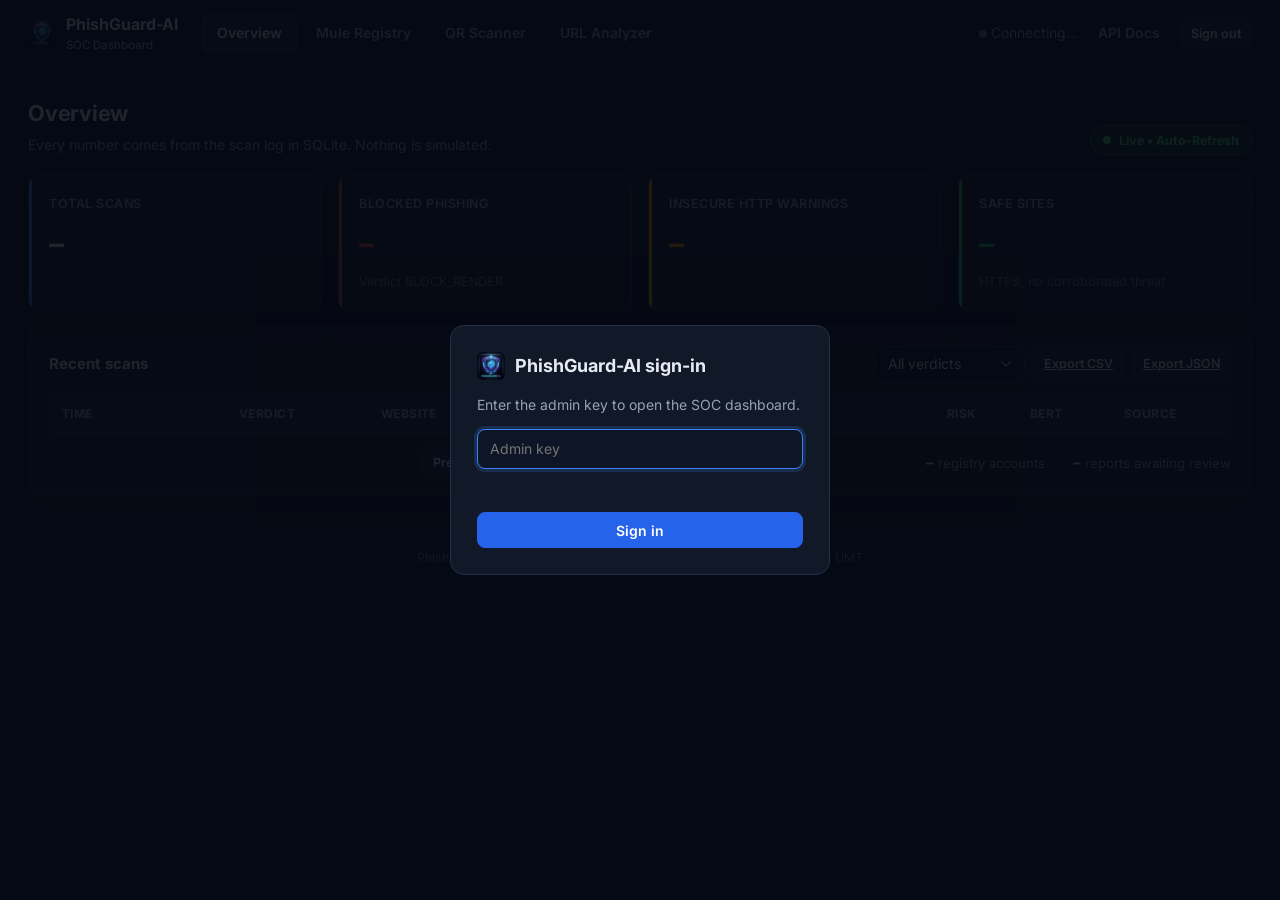
==== commit 089aa672: "PhishGuard-AI v4.1: upgraded dashboard and /docs, safe-site notice, demo dataset, Space files - Shar" ====
--- a/dashboard/index.html
+++ b/dashboard/index.html
@@ -31,7 +31,7 @@
     <section id="tab-overview" role="tabpanel">
       <div class="page-title">
         <div><h1>Overview</h1><p>Every number comes from the scan log in SQLite. Nothing is simulated.</p></div>
-        <div class="actions"><span class="muted" id="updated"></span><button class="btn small" id="refresh" type="button">Refresh</button></div>
+        <div class="actions"><span class="muted" id="updated"></span><button class="live" id="live" type="button" title="Click to pause or resume"><i></i><span id="liveText">Live • Auto-Refresh</span></button></div>
       </div>
       <div class="grid stats">
         <div class="card stat"><span class="label">Total scans</span><span class="value" id="statTotal">–</span><span class="hint" id="stat24h">&nbsp;</span></div>
@@ -43,7 +43,7 @@
         <div class="card-head">
           <h2>Recent scans</h2>
           <div class="actions">
-            <select class="input" id="scanFilter" aria-label="Filter by verdict" style="width:auto">
+            <select class="input" id="scanFilter" aria-label="Filter by verdict" >
               <option value="">All verdicts</option>
               <option value="BLOCK_RENDER">Blocked</option>
               <option value="WARNING">Warning</option>
@@ -54,12 +54,13 @@
           </div>
         </div>
         <div class="table-wrap">
-          <table>
+          <table class="fixed">
+            <colgroup><col style="width:15%"><col style="width:12%"><col style="width:31%"><col style="width:17%"><col style="width:7%"><col style="width:8%"><col style="width:10%"></colgroup>
             <thead><tr><th>Time</th><th>Verdict</th><th>Website</th><th>Rule</th><th>Risk</th><th>BERT</th><th>Source</th></tr></thead>
             <tbody id="scanRows"></tbody>
           </table>
         </div>
-        <div class="pager"><span id="scanCount"></span><span class="mini-stats"><span><strong id="statRegistry">–</strong>registry accounts</span><span><strong id="statPending">–</strong>reports awaiting review</span></span></div>
+        <div class="pager"><span id="scanCount"></span><span class="actions"><button class="btn small" id="scanPrev" type="button">Previous</button><button class="btn small" id="scanNext" type="button">Next</button></span><span class="mini-stats"><span><strong id="statRegistry">–</strong>registry accounts</span><span><strong id="statPending">–</strong>reports awaiting review</span></span></div>
       </div>
     </section>
 
@@ -71,7 +72,7 @@
       <div class="card">
         <div class="card-head">
           <h2>Review queue</h2>
-          <select class="input" id="reportStatus" aria-label="Report status" style="width:auto">
+          <select class="input" id="reportStatus" aria-label="Report status" >
             <option value="PENDING">Pending</option><option value="APPROVED">Approved</option>
             <option value="REJECTED">Rejected</option><option value="ALL">All</option>
           </select>
@@ -89,7 +90,7 @@
         <form id="addMule" class="form-row" autocomplete="off">
           <div class="field"><label for="muleAccount">Account / DuitNow number</label><input class="input mono" id="muleAccount" required placeholder="5142 7610 3388" maxlength="34"></div>
           <div class="field"><label for="muleBank">Bank</label><input class="input" id="muleBank" required list="bankList" placeholder="Maybank" maxlength="60"></div>
-          <div class="field"><label for="mulePlatform">Reported via</label><input class="input" id="mulePlatform" value="PDRM Semakmule" maxlength="80"></div>
+          <div class="field"><label for="mulePlatform">Reported via</label><input class="input" id="mulePlatform" placeholder="e.g., PDRM Semakmule, NSRC 997, User Report" maxlength="80"></div>
           <button class="btn primary" type="submit">Add to registry</button>
         </form>
         <datalist id="bankList"></datalist>
@@ -122,7 +123,7 @@
             <span>PNG or JPG, up to 8 MB</span>
           </label>
           <input type="file" id="qrFile" accept="image/*" class="hidden">
-          <div class="actions" style="margin-top:14px"><button class="btn primary" id="qrScan" type="button" disabled>Scan QR code</button><button class="btn" id="qrClear" type="button">Clear</button></div>
+          <div class="actions" style="margin-top:14px"><button class="btn primary" id="qrScan" type="button" disabled>Scan QR code</button><button class="btn" id="qrSample" type="button">Try a sample QR</button><button class="btn" id="qrClear" type="button">Clear</button></div>
         </div>
         <div class="card" id="qrSummary">
           <h2>Decoded content</h2>
@@ -139,7 +140,8 @@
       </div>
       <div class="card">
         <form id="analyzeForm" autocomplete="off">
-          <div class="field"><label for="anUrl">Web address</label><input class="input mono" id="anUrl" required placeholder="https://example.com" maxlength="2048"></div>
+          <div class="field"><label for="anUrl">Web address <span class="muted">— or pick a Quick Demo Preset</span></label><input class="input mono" id="anUrl" required placeholder="https://example.com" maxlength="2048"></div>
+          <div class="chips presets" id="presets" aria-label="Quick demo presets"></div>
           <div class="chips" id="examples"></div>
           <div class="form-row" style="margin-top:14px">
             <div class="field"><label for="anAccount">Account number to check (optional)</label><input class="input mono" id="anAccount" placeholder="1122 3344 5566" maxlength="40"></div>
@@ -153,7 +155,7 @@
     </section>
   </main>
 
-  <footer>PhishGuard-AI v4.0 · BMCS3404 / BMCS3414 Final Year Project · TAR UMT</footer>
+  <footer>PhishGuard-AI v4.1 · BMCS3404 / BMCS3414 Final Year Project · TAR UMT</footer>
 
   <div class="gate hidden" id="gate">
     <form id="gateForm" autocomplete="off">
--- a/dashboard/styles.css
+++ b/dashboard/styles.css
@@ -24,6 +24,7 @@
 * { box-sizing: border-box; }
 html, body { margin: 0; background: var(--bg); color: var(--text); font: 14px/1.55 var(--font); }
 a { color: #93c5fd; }
+.tab { text-decoration: none; display: inline-block; }
 button, input, select, textarea { font: inherit; color: inherit; }
 .hidden { display: none !important; }
 .mono { font-family: var(--mono); font-size: 12.5px; }
@@ -65,6 +66,7 @@
 
 .card { background: var(--surface); border: 1px solid var(--border); border-radius: var(--radius); padding: 18px 20px; min-width: 0; }
 .card + .card, .grid + .card, .card + .grid { margin-top: 16px; }
+.grid > .card { margin-top: 0; }   /* cards inside a grid align on the grid gap only */
 .card h2 { margin: 0 0 4px; font-size: 15px; }
 .card .sub { margin: 0 0 14px; color: var(--muted); font-size: 13px; }
 .card-head { display: flex; align-items: center; justify-content: space-between; gap: 12px; flex-wrap: wrap; margin-bottom: 12px; }
@@ -190,3 +192,38 @@
 .toast { position: fixed; bottom: 20px; left: 50%; transform: translateX(-50%); z-index: 60; background: var(--surface-2); border: 1px solid var(--border); padding: 10px 16px; border-radius: 10px; box-shadow: 0 10px 30px rgba(0, 0, 0, 0.4); max-width: calc(100% - 32px); }
 .toast.error { border-color: rgba(239, 68, 68, 0.5); }
 footer { text-align: center; color: var(--faint); font-size: 12.5px; padding: 24px; }
+
+/* ── v4.1 polish ─────────────────────────────────────────── */
+:root { --shadow: 0 1px 2px rgba(0,0,0,.35), 0 8px 24px rgba(0,0,0,.25); color-scheme: dark; }
+body { background: radial-gradient(1200px 500px at 50% -200px, #14213d 0%, var(--bg) 60%) no-repeat, var(--bg); }
+.card { box-shadow: var(--shadow); }
+.stat { position: relative; overflow: hidden; }
+.stat::before { content: ""; position: absolute; left: 0; top: 0; bottom: 0; width: 3px; background: var(--accent); }
+.stat.danger::before { background: var(--danger); } .stat.warn::before { background: var(--warn); } .stat.safe::before { background: var(--safe); }
+* { scrollbar-width: thin; scrollbar-color: #33415c transparent; }
+::-webkit-scrollbar { width: 8px; height: 8px; } ::-webkit-scrollbar-thumb { background: #33415c; border-radius: 8px; } ::-webkit-scrollbar-track { background: transparent; }
+select.input, select {
+  appearance: none; -webkit-appearance: none; width: auto; min-width: 150px; height: 36px; line-height: 20px;
+  padding: 0 34px 0 12px; border: 1px solid var(--border); border-radius: 8px; background-color: #0d1526; color: var(--text);
+  background-image: url("data:image/svg+xml,%3Csvg xmlns='http://www.w3.org/2000/svg' width='12' height='12' viewBox='0 0 12 12'%3E%3Cpath d='M2 4l4 4 4-4' fill='none' stroke='%2394a3b8' stroke-width='1.6' stroke-linecap='round'/%3E%3C/svg%3E");
+  background-repeat: no-repeat; background-position: right 12px center; cursor: pointer;
+}
+select option { background: #0d1526; color: var(--text); }
+.card-head .actions .btn, .card-head .actions select { height: 36px; min-height: 36px; }
+.table-wrap { overflow: hidden; }
+table.fixed { table-layout: fixed; }
+table.fixed td, table.fixed th { overflow: hidden; text-overflow: ellipsis; white-space: nowrap; }
+tbody tr:hover td { background: rgba(59,130,246,.06); }
+.live { display: inline-flex; align-items: center; gap: 8px; height: 30px; padding: 0 12px; border-radius: 999px; border: 1px solid rgba(34,197,94,.35); background: var(--safe-bg); color: #4ade80; font-size: 12.5px; font-weight: 700; cursor: pointer; }
+.live i { width: 8px; height: 8px; border-radius: 50%; background: currentColor; animation: pulse 1.6s infinite; }
+.live.off { color: var(--muted); border-color: var(--border); background: transparent; }
+.live.off i { animation: none; }
+@keyframes pulse { 0% { box-shadow: 0 0 0 0 rgba(74,222,128,.6); } 70% { box-shadow: 0 0 0 7px rgba(74,222,128,0); } 100% { box-shadow: 0 0 0 0 rgba(74,222,128,0); } }
+.chips.presets .chip { background: var(--surface-2); color: var(--text); font-weight: 600; padding: 6px 12px; }
+.badge { display: inline-block; padding: 2px 10px; border-radius: 6px; font-size: 12px; font-weight: 700; background: var(--info-bg); color: #93c5fd; border: 1px solid rgba(59,130,246,.35); }
+.layers { display: flex; flex-direction: column; gap: 10px; }
+.layer .top { display: flex; justify-content: space-between; font-size: 13px; }
+.layer .top b { font-weight: 600; } .layer .top span { color: var(--muted); }
+.layer .bar { height: 6px; border-radius: 999px; background: var(--surface-2); overflow: hidden; margin-top: 4px; }
+.layer .bar span { display: block; height: 100%; border-radius: inherit; }
+.payload { background: #0d1526; border: 1px solid var(--border); border-radius: 8px; padding: 10px 12px; font: 12.5px/1.5 var(--mono); overflow-wrap: anywhere; max-height: 120px; overflow: auto; }
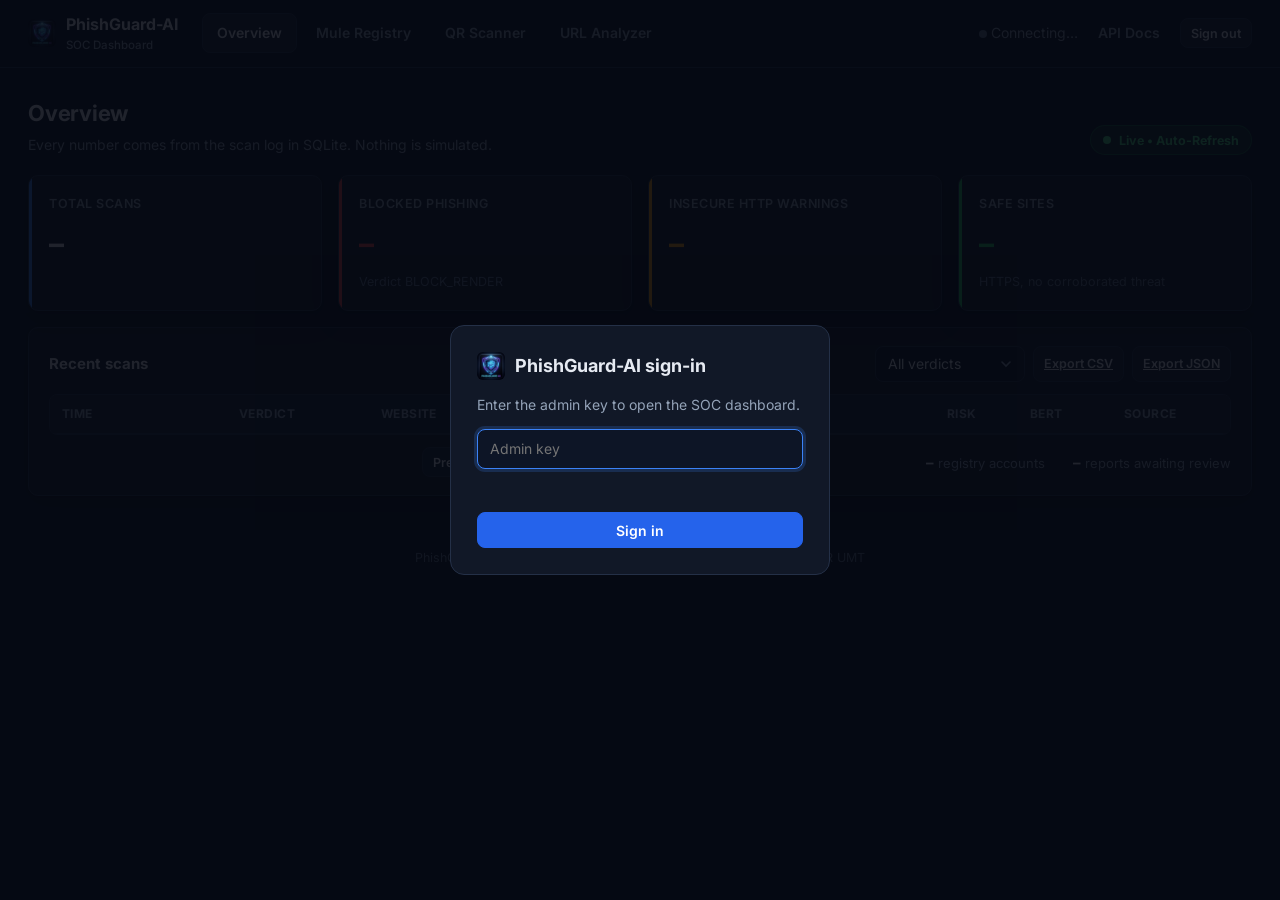
==== commit f2584d85: "chore: bump extension and backend version strings to v4.2.0" ====
--- a/dashboard/index.html
+++ b/dashboard/index.html
@@ -147,6 +147,9 @@
             <div class="field"><label for="anAccount">Account number to check (optional)</label><input class="input mono" id="anAccount" placeholder="1122 3344 5566" maxlength="40"></div>
             <label class="check"><input type="checkbox" id="anFetch" checked> Fetch the live page</label>
           </div>
+          <div class="field" style="margin-top:12px"><label for="anShot">Page Screenshot (YOLOv8n Logo Check) — optional, PNG or JPG</label>
+            <input class="input" id="anShot" type="file" accept="image/png,image/jpeg">
+            <span class="muted" id="anShotNote">Upload a screenshot of a page to check its logo. The logo detector runs on a local server (start_local.bat); the free Render server has it switched off.</span></div>
           <div class="field" style="margin-top:12px"><label for="anText">Page text instead of fetching (optional)</label><textarea class="input" id="anText" placeholder="Paste the text of a message or page here" maxlength="100000"></textarea></div>
           <div class="actions" style="margin-top:14px"><button class="btn primary" id="anSubmit" type="submit">Analyze</button><span class="muted" id="anStatus"></span></div>
         </form>
@@ -155,7 +158,7 @@
     </section>
   </main>
 
-  <footer>PhishGuard-AI v4.1 · BMCS3404 / BMCS3414 Final Year Project · TAR UMT</footer>
+  <footer>PhishGuard-AI v4.2 · BMCS3404 / BMCS3414 Final Year Project · TAR UMT</footer>
 
   <div class="gate hidden" id="gate">
     <form id="gateForm" autocomplete="off">
--- a/dashboard/styles.css
+++ b/dashboard/styles.css
@@ -227,3 +227,12 @@
 .layer .bar { height: 6px; border-radius: 999px; background: var(--surface-2); overflow: hidden; margin-top: 4px; }
 .layer .bar span { display: block; height: 100%; border-radius: inherit; }
 .payload { background: #0d1526; border: 1px solid var(--border); border-radius: 8px; padding: 10px 12px; font: 12.5px/1.5 var(--mono); overflow-wrap: anywhere; max-height: 120px; overflow: auto; }
+
+/* File inputs: dark "Choose File" button (QR upload and analyzer screenshot) */
+input[type="file"]::file-selector-button,
+input[type="file"]::-webkit-file-upload-button {
+  background: #1e293b; color: #f1f5f9; font-weight: 500; font-family: inherit;
+  border: 1px solid #334155; border-radius: 6px; padding: 6px 12px; margin-right: 10px; cursor: pointer;
+}
+input[type="file"]::file-selector-button:hover,
+input[type="file"]::-webkit-file-upload-button:hover { background: #334155; }
